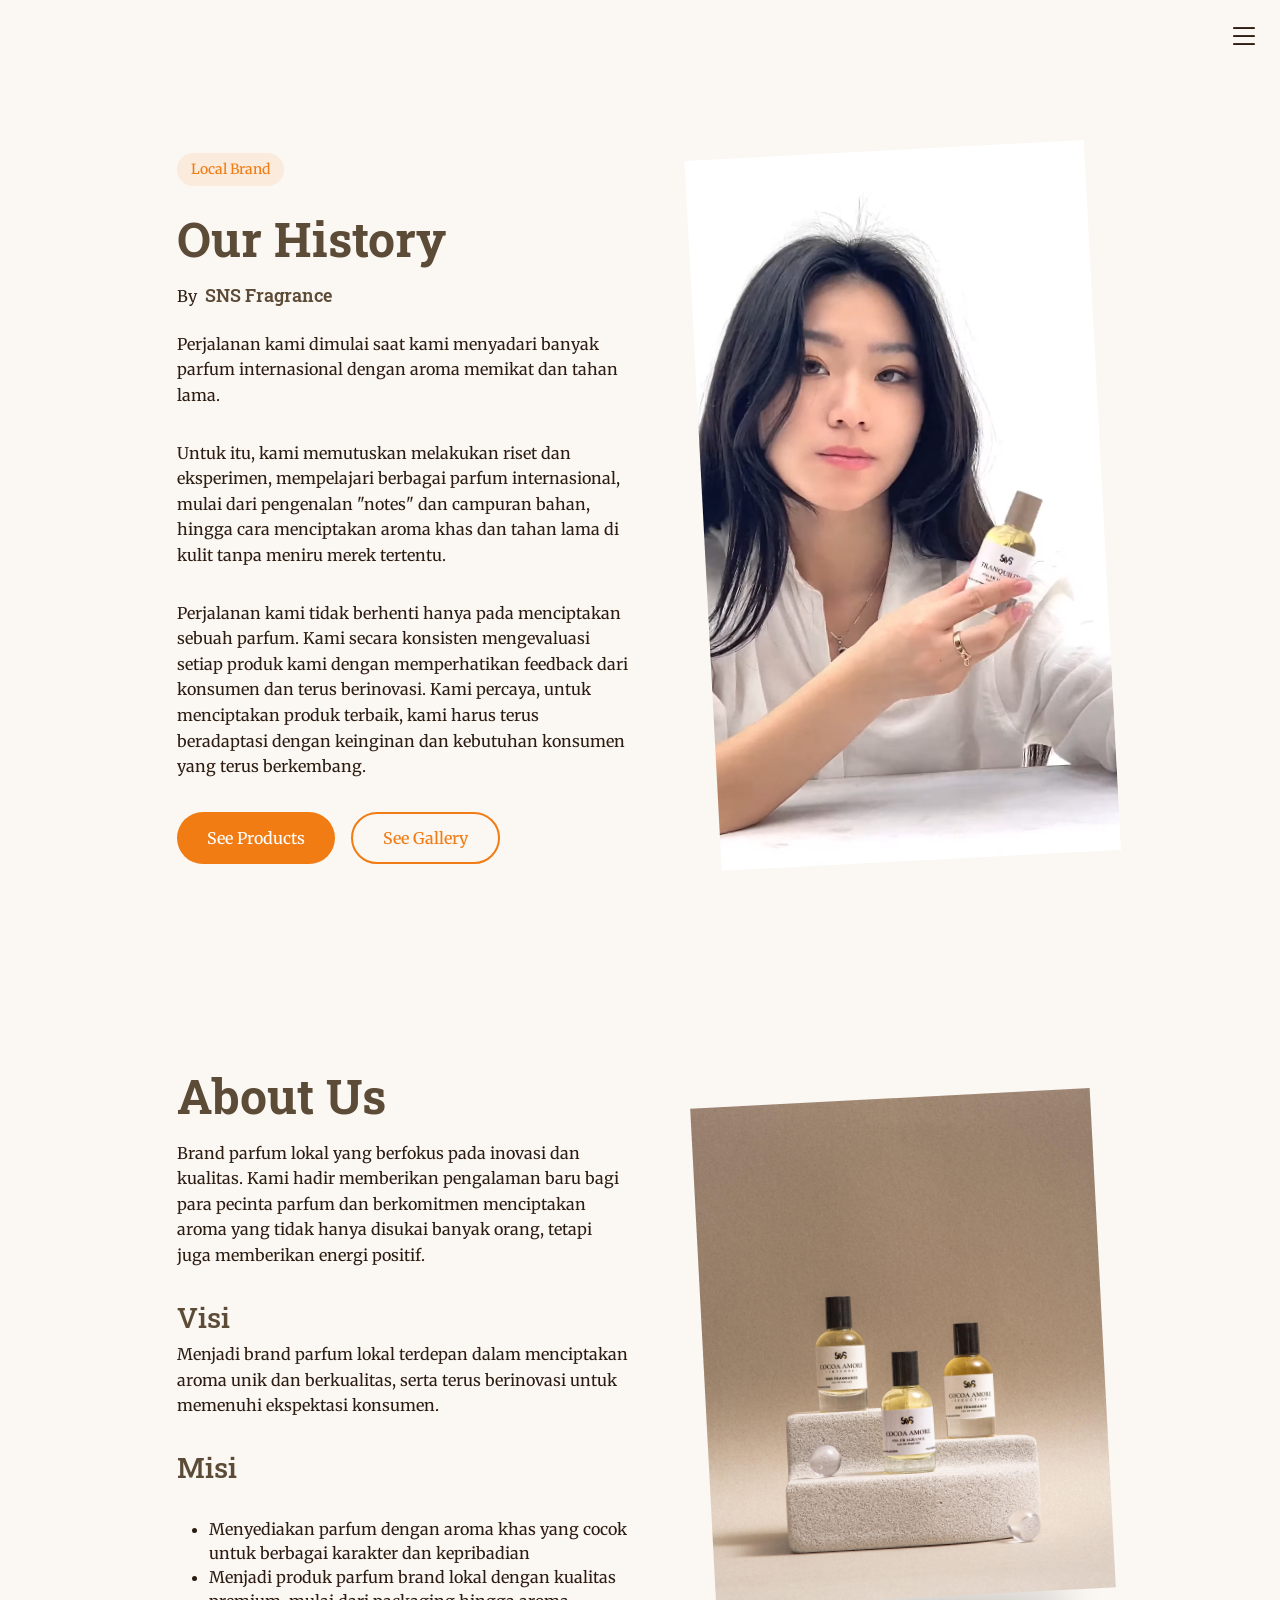
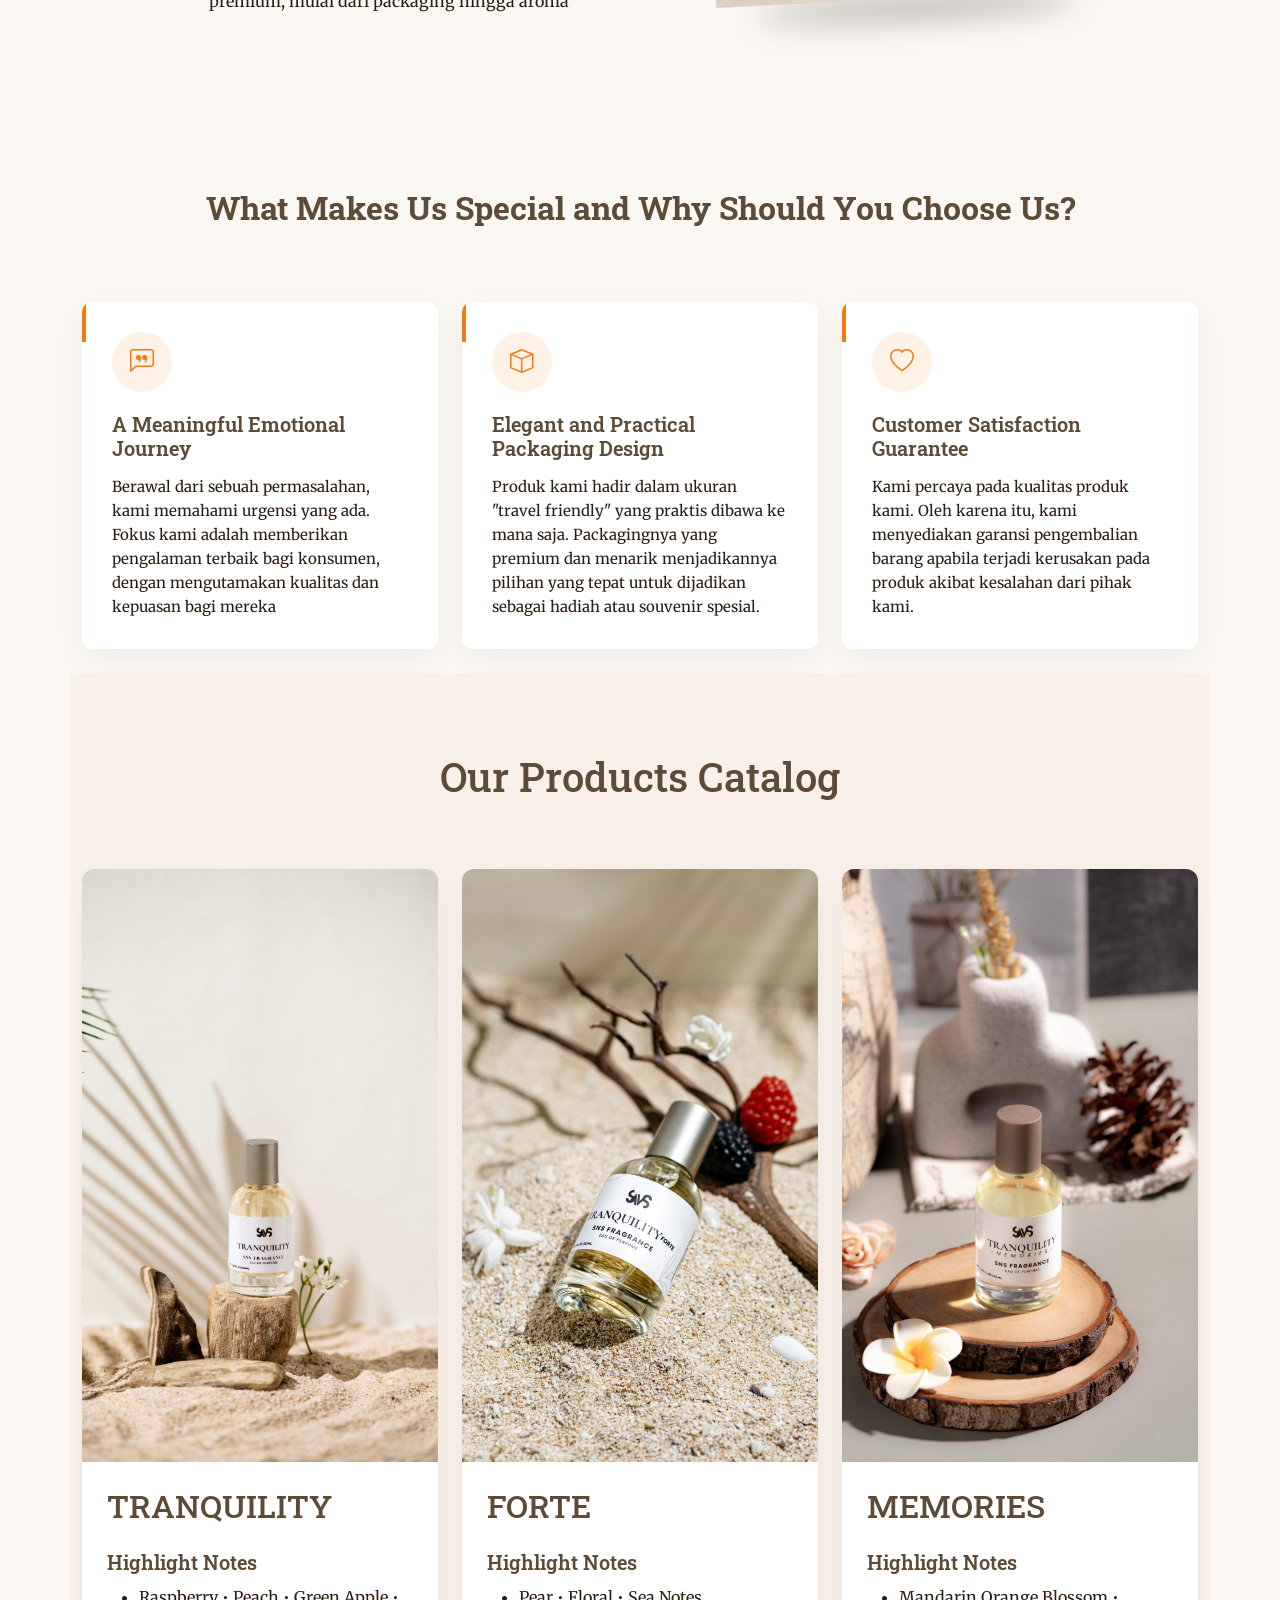
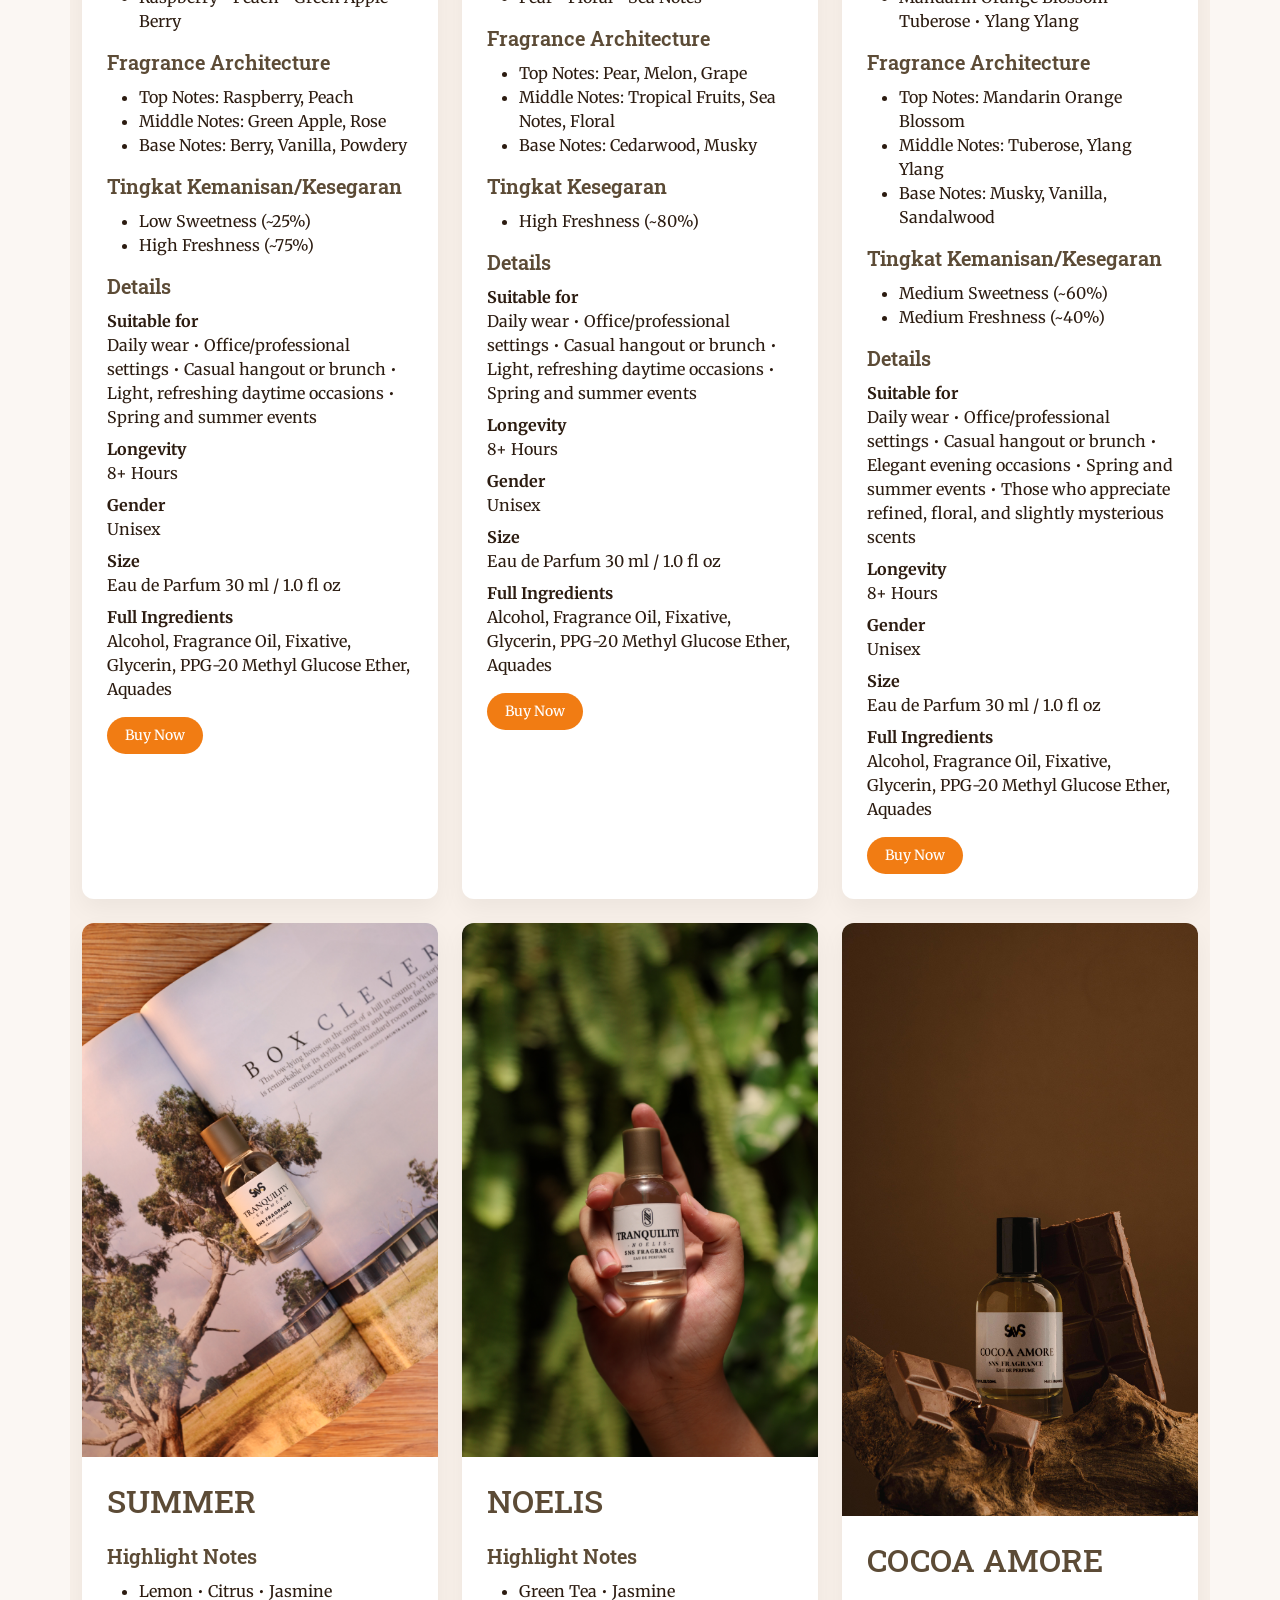
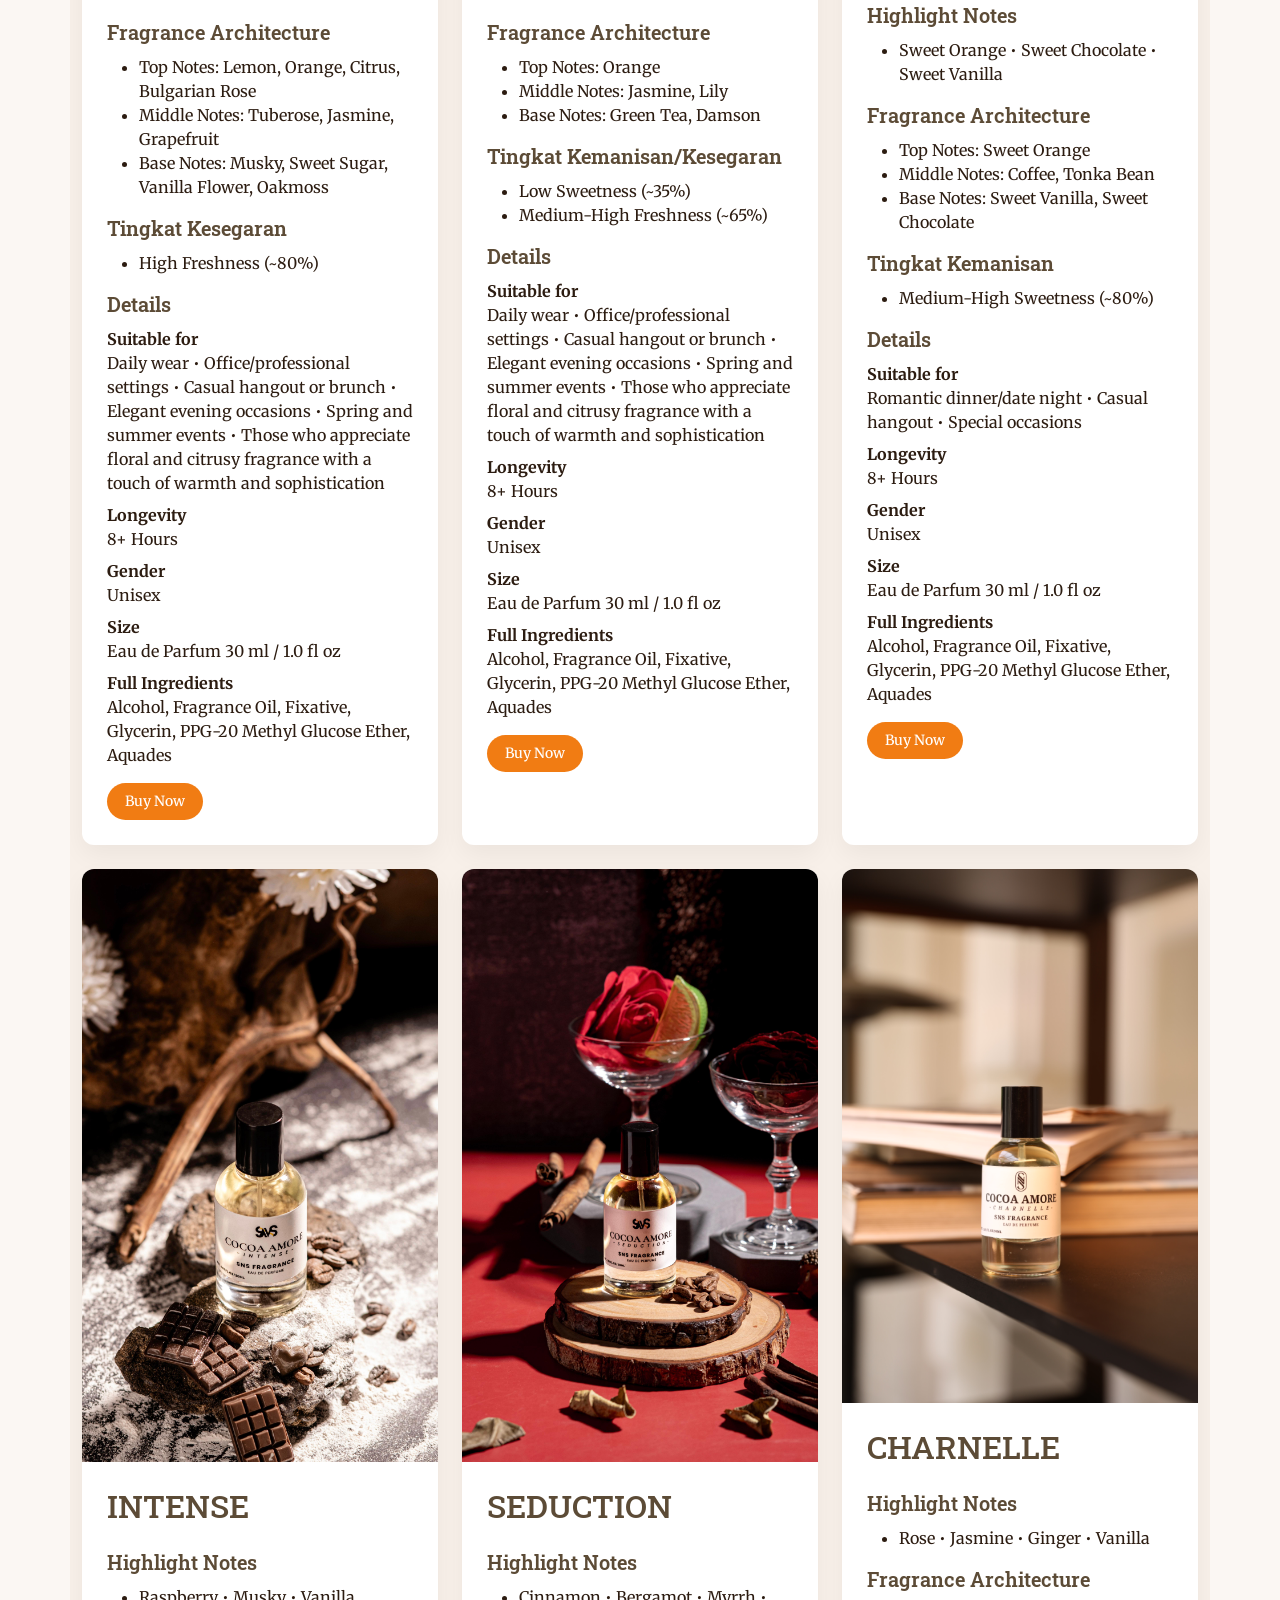
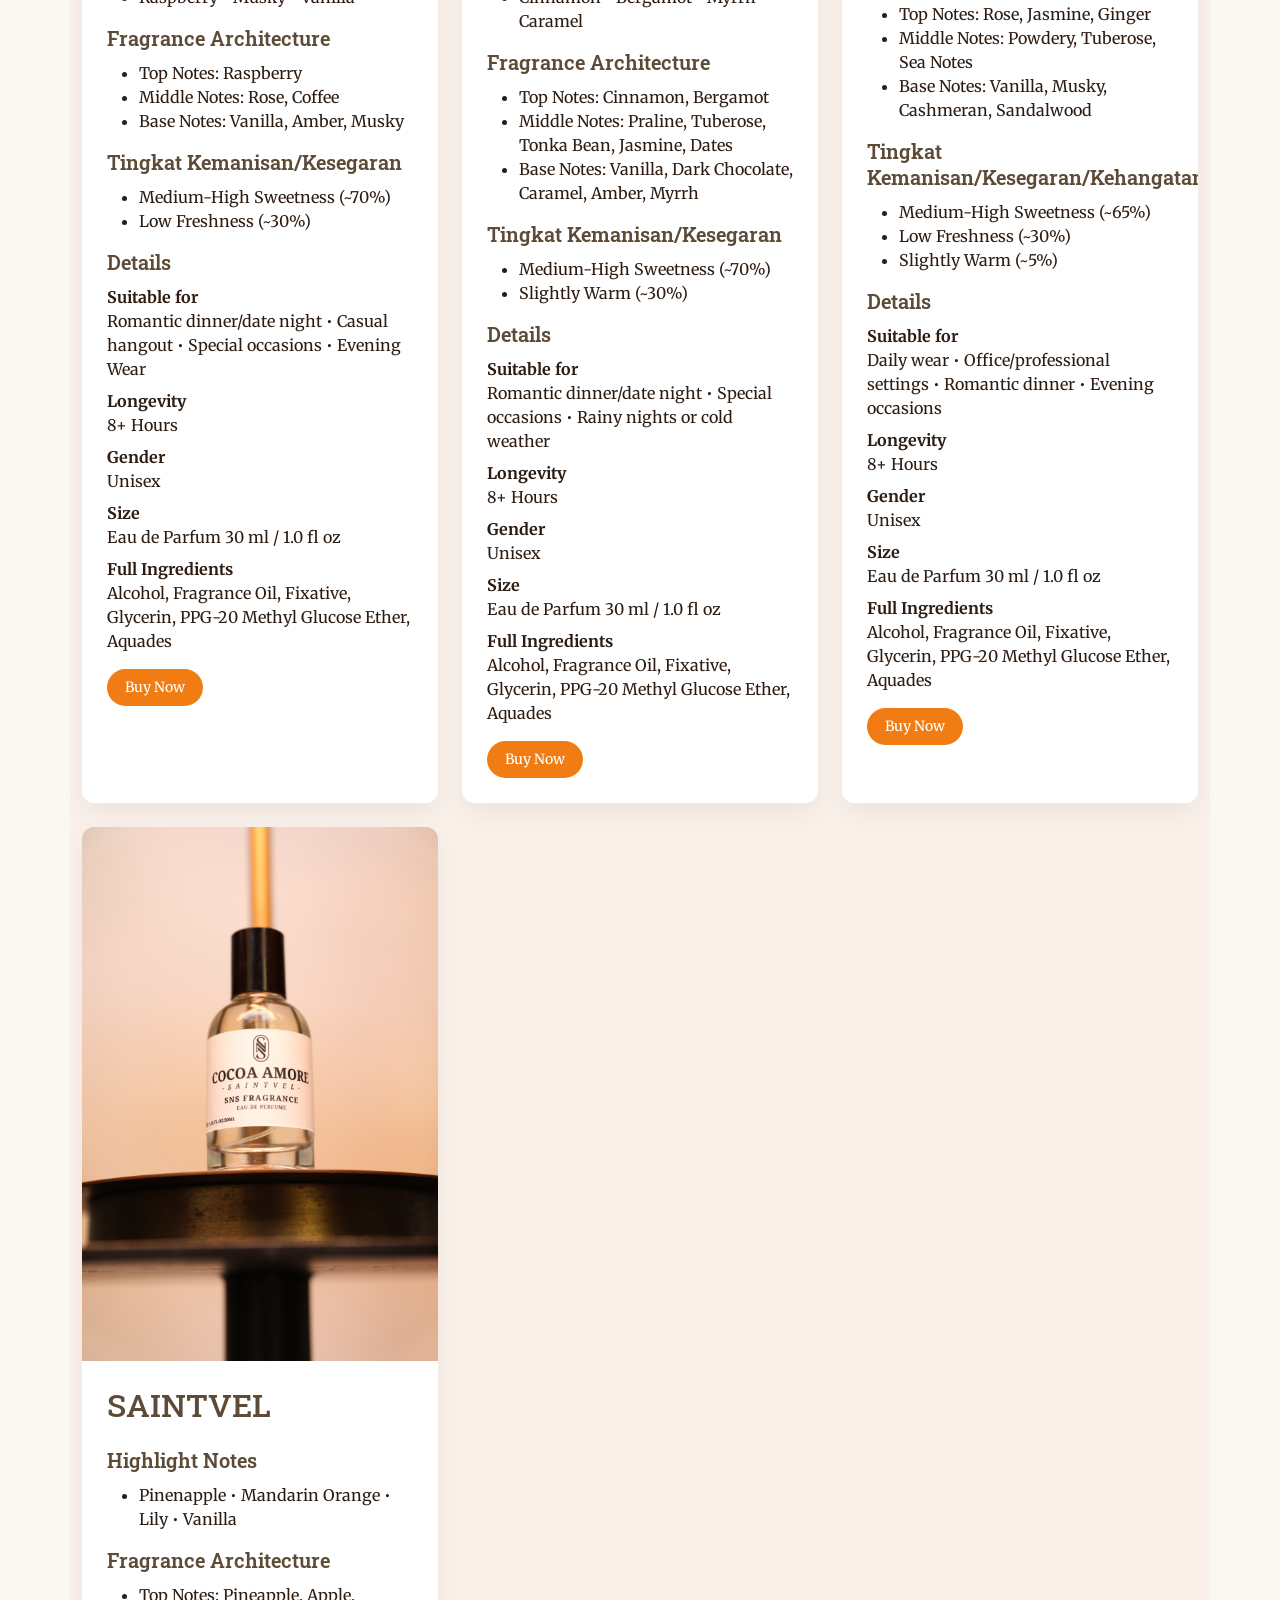
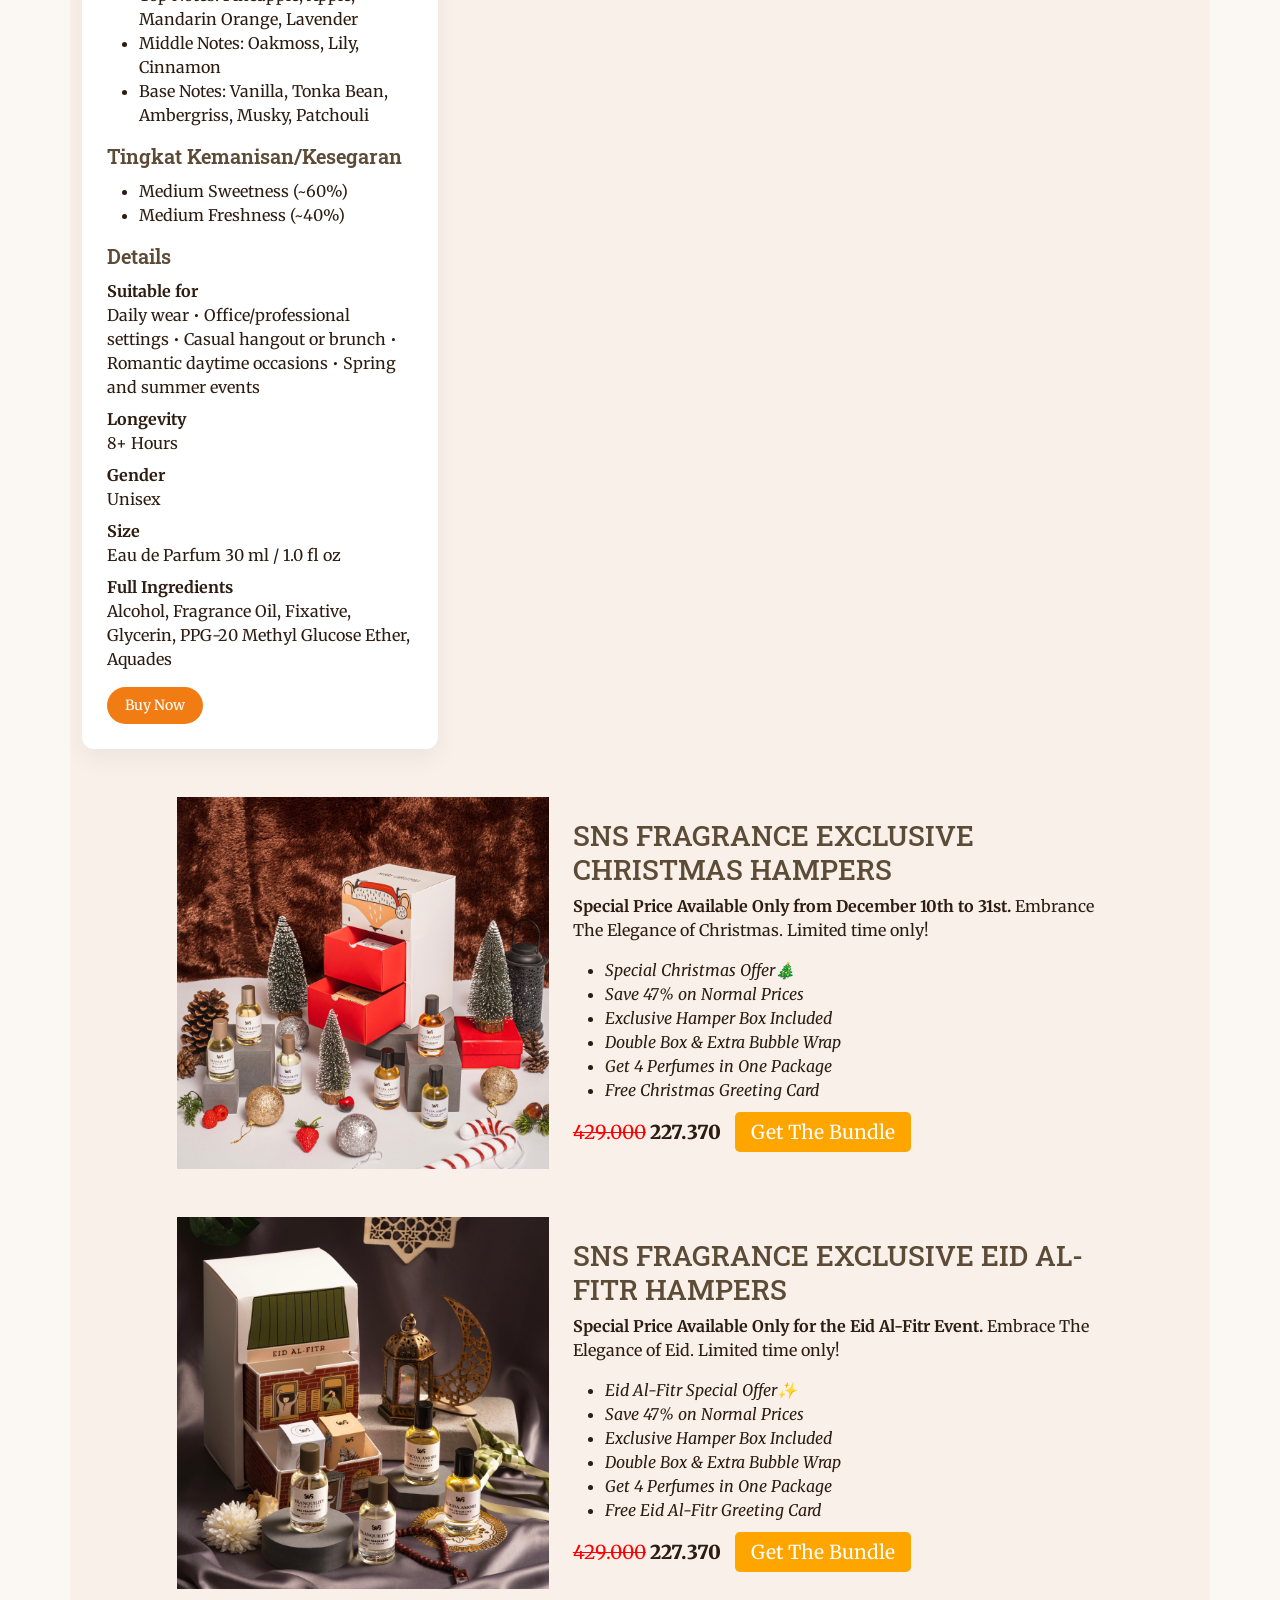
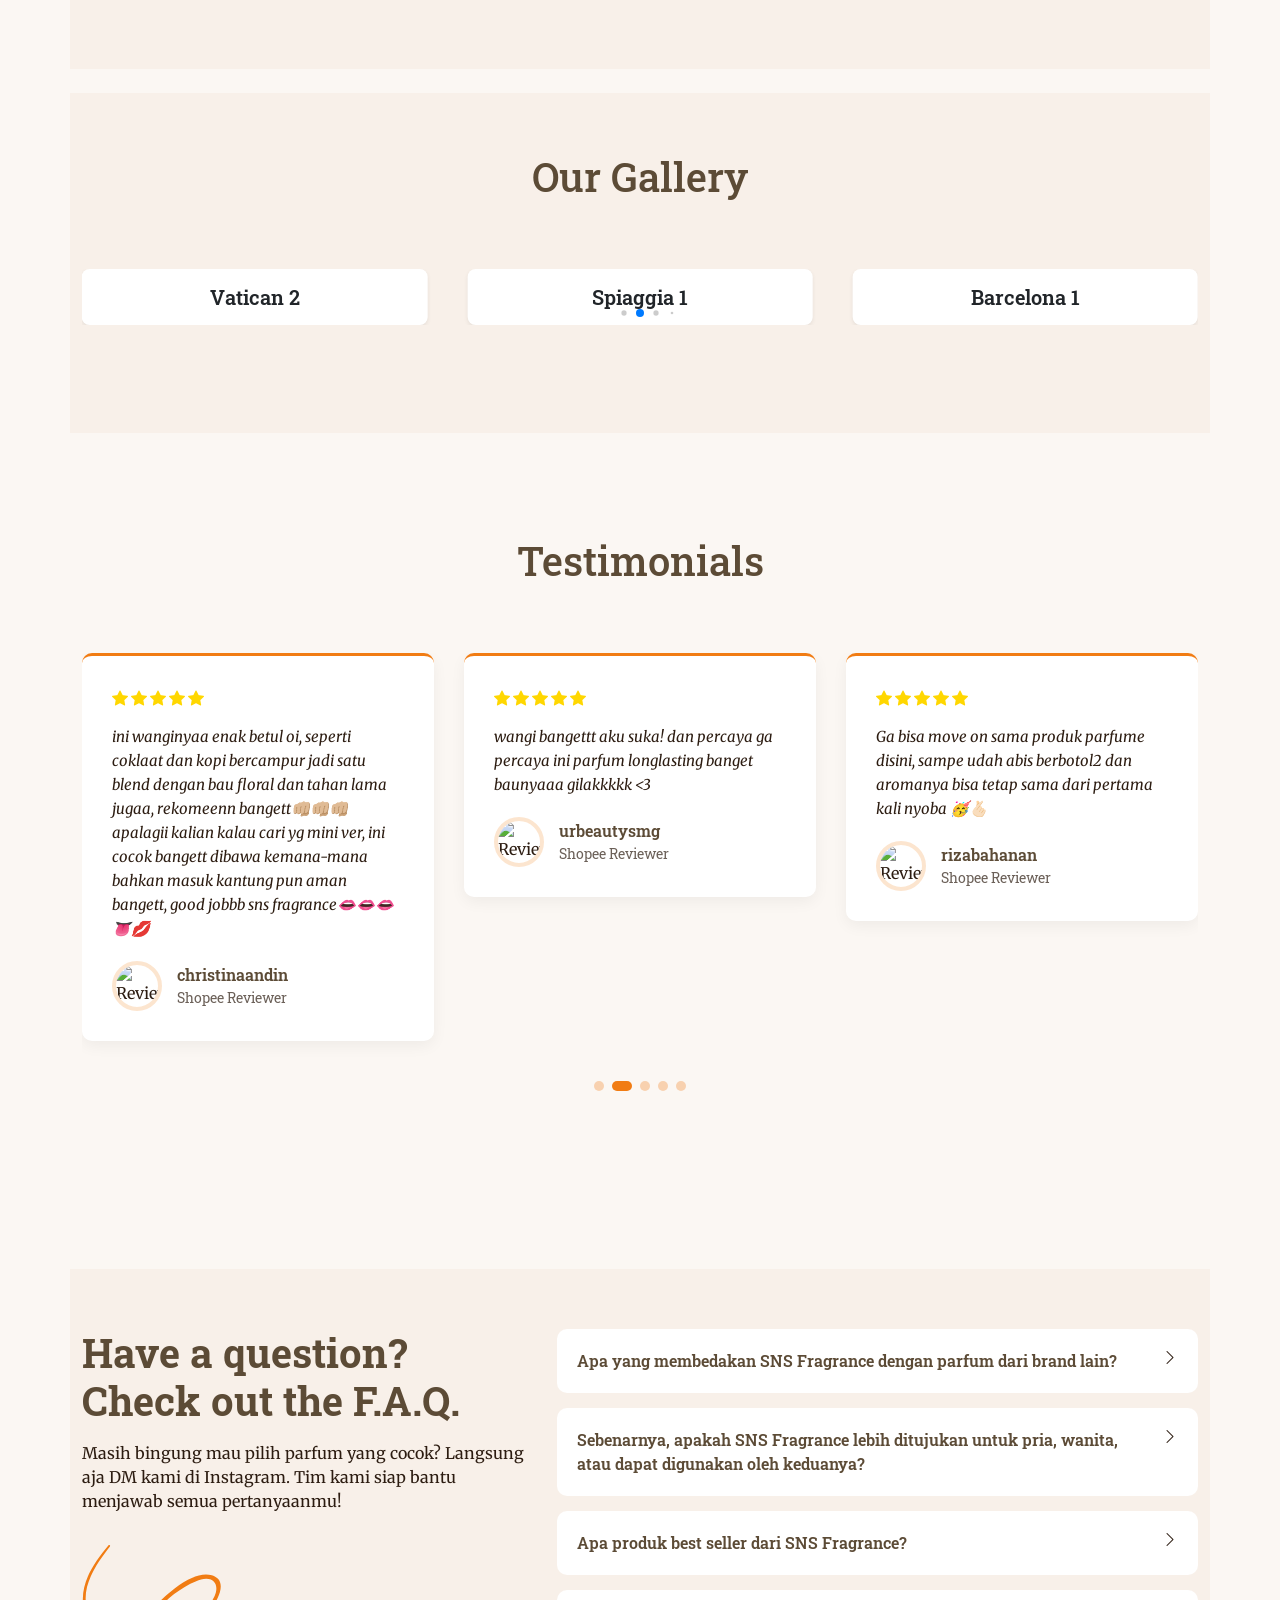
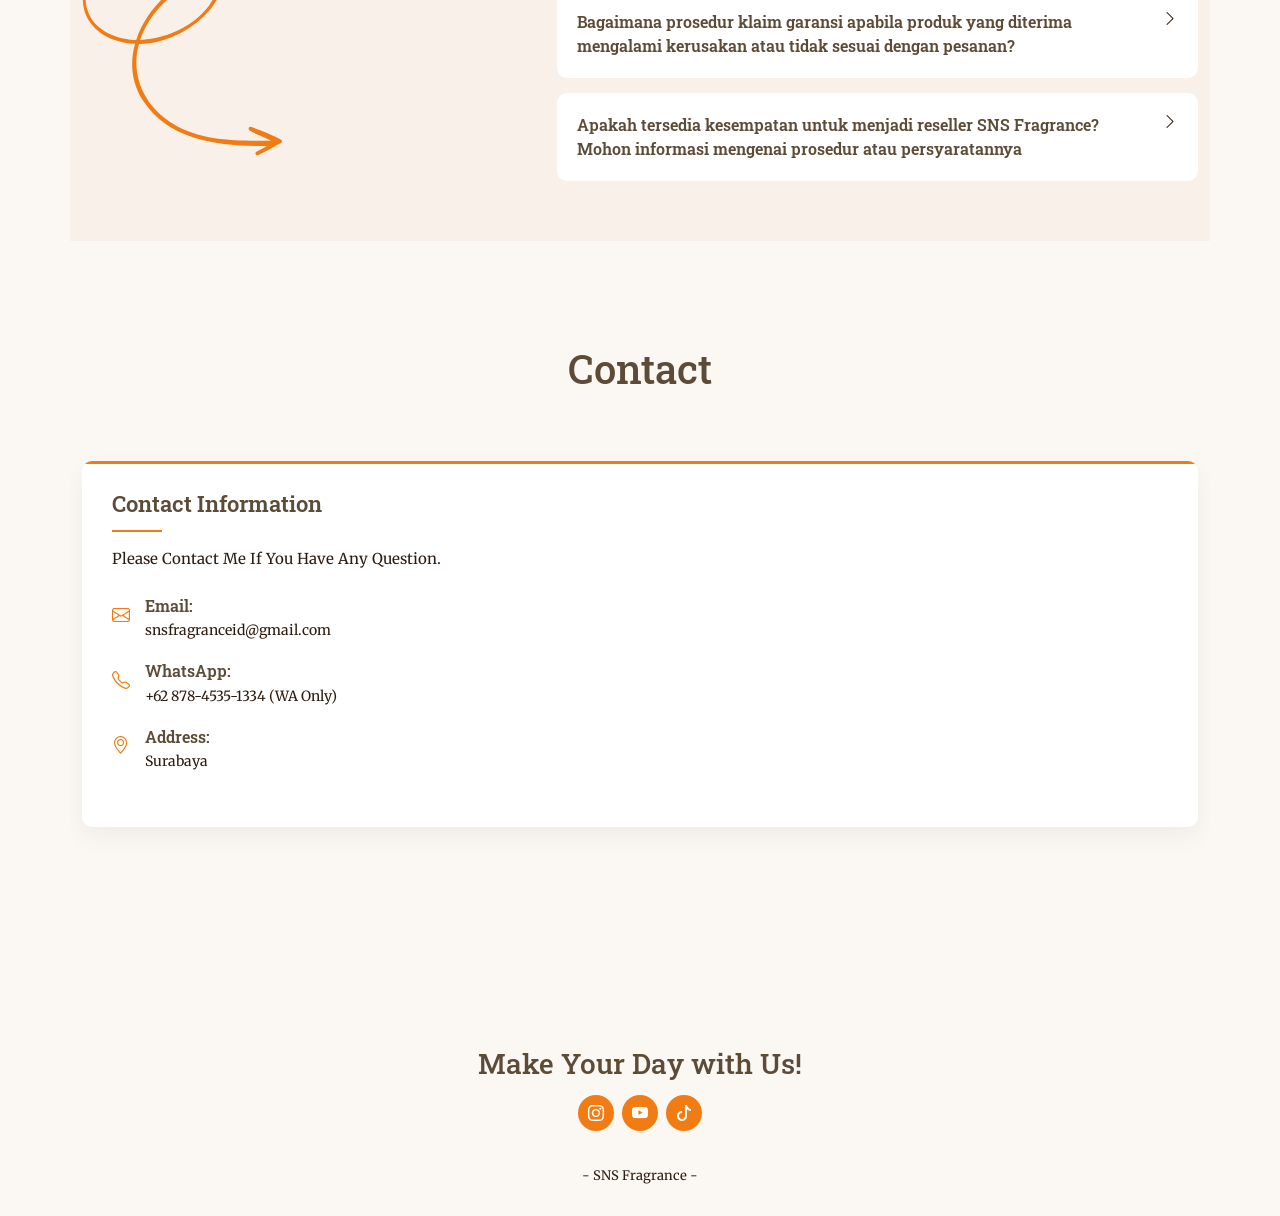
==== index.html @ 6b968eee "Update index.html Signed-off-by: snsfragrance <snsfragranceid@gmail.com>" ====
<!DOCTYPE html>
<html lang="en">

<head>
  <meta charset="utf-8">
  <meta content="width=device-width, initial-scale=1.0" name="viewport">
  <title>SNS Fragrance</title>
  <meta name="description" content="">
  <meta name="keywords" content="">

  <!-- Favicons -->
  <link href="assets/img/LOGO.jpeg" rel="icon">
  <link href="assets/img/LOGO.jpeg" rel="apple-touch-icon">

  <!-- Fonts -->
  <link href="https://fonts.googleapis.com" rel="preconnect">
  <link href="https://fonts.gstatic.com" rel="preconnect" crossorigin>
  <link href="https://fonts.googleapis.com/css2?family=Poppins:ital,wght@0,100;0,200;0,300;0,400;0,500;0,600;0,700;0,800;0,900;1,100;1,200;1,300;1,400;1,500;1,600;1,700;1,800;1,900&family=Roboto+Slab:wght@100;200;300;400;500;600;700;800;900&family=Merriweather:ital,wght@0,300;0,400;0,700;0,900;1,300;1,400;1,700;1,900&display=swap" rel="stylesheet">

  <!-- Vendor CSS Files -->
  <link href="assets/vendor/bootstrap/css/bootstrap.min.css" rel="stylesheet">
  <link href="assets/vendor/bootstrap-icons/bootstrap-icons.css" rel="stylesheet">
  <link href="assets/vendor/aos/aos.css" rel="stylesheet">
  <link href="assets/vendor/swiper/swiper-bundle.min.css" rel="stylesheet">

  <!-- Main CSS File -->
  <link href="assets/css/main.css" rel="stylesheet">

</head>

<body class="index-page">

  <header id="header" class="header d-flex align-items-center position-relative">
    <div class="container-fluid position-relative d-flex align-items-center justify-content-between">

      <a href="index.html" class="logo d-flex align-items-center me-auto me-xl-0">
        <!-- Uncomment the line below if you also wish to use an image logo -->
        <!-- <img src="assets/img/logo.webp" alt=""> -->

        <!-- Uncomment the line below if you also wish to use a text logo -->
        <!-- <h1 class="sitename">BookLanding</h1>< -->
      </a>

      <nav id="navmenu" class="navmenu">
        <ul>
          <li><a href="#hero">Our History</a></li>
          <li><a href="#about">About Us</a></li>
          <li><a href="#related-books">Catalog</a></li>
          <li><a href="#gallery-books">Our Gallery</a></li>
          <li><a href="#testimonials">Testimonials</a></li>
          <li><a href="#faq">F.A.Q.</a></li>
          <li><a href="#contact">Contact</a></li>
          <li class="dropdown"><a><span>Marketplace</span> <i class="bi bi-chevron-down toggle-dropdown"></i></a>
            <ul>
                <li><a href="http://shopee.co.id/snsfragrance">Shopee</a></li>
            </ul>
          </li>
<!--           <li class="dropdown"><a href=""><span>Social Media</span> <i class="bi bi-chevron-down toggle-dropdown"></i></a>
            <ul>
                <li><a href="https://www.instagram.com/snsfragrance.id?igsh=aHIxMmJhYmhkZzl1">Instagram</a></li>
                <li><a href="https://www.tiktok.com/@sns.fragrance?_t=ZS-8x99YUFXqs6&_r=1">TikTok</a></li>
                <li><a href="https://youtube.com/@snsfragrance?si=FgogAQI_cXumwW-O">YouTube</a></li>
            </ul>
          </li> -->
        </ul>
        <i class="mobile-nav-toggle d-xl-none bi bi-list"></i>
      </nav>

    </div>
  </header>

  <main class="main">

    <!-- Hero Section -->
    <section id="hero" class="hero section">
      <div class="container" data-aos="fade-up" data-aos-delay="100">
        <div class="row align-items-center justify-content-center">
          <div class="col-lg-5">
            <div class="book-hero-content" data-aos="fade-up" data-aos-delay="200">
              <span class="book-genre">Local Brand</span>
              <h1>Our History</h1>
<!--               <p class="book-subtitle">Perjalanan SNS Fragrance dalam menciptakan parfum yang berkualitas sesuai dengan keinginan konsumen Indonesia</p> -->
              <div class="author">
                <span>By</span>
                <h3>SNS Fragrance</h3>
              </div>
              <p class="book-description">
                Perjalanan kami dimulai saat kami menyadari banyak parfum internasional dengan aroma memikat dan tahan lama.
              </p>
              <p class="book-description">
                Untuk itu, kami memutuskan melakukan riset dan eksperimen, mempelajari berbagai parfum internasional, mulai dari pengenalan "notes" dan campuran bahan, hingga cara menciptakan aroma khas dan tahan lama di kulit tanpa meniru merek tertentu.
              </p>
              <p class="book-description">
                Perjalanan kami tidak berhenti hanya pada menciptakan sebuah parfum. Kami secara konsisten mengevaluasi setiap produk kami dengan memperhatikan feedback dari konsumen dan terus berinovasi. Kami percaya, untuk menciptakan produk terbaik, kami harus terus beradaptasi dengan keinginan dan kebutuhan konsumen yang terus berkembang.
              </p> 
              <div class="hero-cta">
                <a href="#related-books" class="btn-primary">See Products</a>
                <a href="#gallery-books" class="btn-outline">See Gallery</a>
              </div>
            </div>
          </div>
          <div class="col-lg-5 d-flex justify-content-center justify-content-lg-end" data-aos="zoom-out" data-aos-delay="300">
            <div class="book-cover">
              <video id="myVideo" class="autoplay-loop-video" width="100%" height="auto" autoplay="true" controlsList="nodownload nofullscreen noremoteplayback" loop muted playsinline disableremoteplayback="true" aria-hidden="true">
                <source src="assets/img/HISTORY.mp4" type="video/mp4">
                <source src="assets/img/HISTORY.webm" type="video/webm">
              </video>
              <script>
                const video = document.getElementById('myVideo');
                const playButton = document.getElementById('playButton');

                playButton.addEventListener('click', () => {
                  video.play();
                });

                video.addEventListener('canplay', () => {
                  // Pastikan video di-mute saat siap diputar
                  video.muted = true;
                });
                </script>
            </div>
          </div>
         </div>
        </div>
    </section><!-- /Hero Section -->

    <section id="hero" class="hero section">
      <div class="container" data-aos="fade-up" data-aos-delay="100">
        <div class="row align-items-center justify-content-center">
          <div class="col-lg-5">
            <div class="book-hero-content" data-aos="fade-up" data-aos-delay="200">
              <h1>About Us</h1>
<!--               <p class="book-subtitle">Perjalanan SNS Fragrance dalam menciptakan parfum berkualitas, yang selalu memahami dan memenuhi beragam keinginan konsumen Indonesia.</p>
              <div class="author">
                <span>By</span>
                <h3>SNS Fragrance</h3>
              </div> -->
              <p class="book-description">
                Brand parfum lokal yang berfokus pada inovasi dan kualitas. Kami hadir memberikan pengalaman baru bagi para pecinta parfum dan berkomitmen menciptakan aroma yang tidak hanya disukai banyak orang, tetapi juga memberikan energi positif.
              </p>
              <h3>Visi</h3>
              <p class="book-description">
               Menjadi brand parfum lokal terdepan dalam menciptakan aroma unik dan berkualitas, serta terus berinovasi untuk memenuhi ekspektasi konsumen.
              </p>
              <h3>Misi</h3>
              <p class="book-description">
                <ul class="notes-list">
                  <li>Menyediakan parfum dengan aroma khas yang cocok untuk berbagai karakter dan kepribadian</li>
                  <li>Menjadi produk parfum brand lokal dengan kualitas premium, mulai dari packaging hingga aroma</li>
                </ul>
              </p>
<!--               <div class="hero-cta">
                <a href="#related-books" class="btn-primary">See Products</a>
                <a href="#excerpt" class="btn-outline">See Gallery</a>
              </div> -->
            </div>
          </div>
          <div class="col-lg-5 d-flex justify-content-center justify-content-lg-end" data-aos="zoom-out" data-aos-delay="300">
            <div class="book-cover">
              <img src="assets/img/ABOUT US.jpg" alt="Book Cover" class="img-fluid">
              <div class="book-shadow"></div>
            </div>
          </div>
        </div>
      </div>
    </section><!-- /Hero Section -->

    <!-- Features Section -->
    <section id="features" class="features section">
      <!-- Section Title -->
      <div class="container section-title" data-aos="fade-up">
        <h2>What Makes Us Special and Why Should You Choose Us?</h2>
<!--         <p>Necessitatibus eius consequatur ex aliquid fuga eum quidem sint consectetur velit</p> -->
      </div><!-- End Section Title -->

      <div class="container" data-aos="fade-up" data-aos-delay="100">

        <div class="row gy-4">
          <div class="col-md-6 col-lg-4">
            <div class="feature-card" data-aos="fade-up" data-aos-delay="100">
              <div class="feature-icon">
                <i class="bi bi-chat-left-quote"></i>
              </div>
              <h3>A Meaningful Emotional Journey</h3>
              <p>Berawal dari sebuah permasalahan, kami memahami urgensi yang ada. Fokus kami adalah memberikan pengalaman terbaik bagi konsumen, dengan mengutamakan kualitas dan kepuasan bagi mereka</p>
            </div>
          </div>

          <div class="col-md-6 col-lg-4">
            <div class="feature-card" data-aos="fade-up" data-aos-delay="200">
              <div class="feature-icon">
                <i class="bi bi-box"></i>
              </div>
              <h3>Elegant and Practical Packaging Design</h3>
              <p>Produk kami hadir dalam ukuran "travel friendly" yang praktis dibawa ke mana saja. Packagingnya yang premium dan menarik menjadikannya pilihan yang tepat untuk dijadikan sebagai hadiah atau souvenir spesial.</p>
            </div>
          </div>

          <div class="col-md-6 col-lg-4">
            <div class="feature-card" data-aos="fade-up" data-aos-delay="300">
              <div class="feature-icon">
                <i class="bi bi-heart"></i>
              </div>
              <h3>Customer Satisfaction Guarantee</h3>
              <p>Kami percaya pada kualitas produk kami. Oleh karena itu, kami menyediakan garansi pengembalian barang apabila terjadi kerusakan pada produk akibat kesalahan dari pihak kami.</p>
              </div>
            </div>

        <!-- Related Books Section -->
    <section id="related-books" class="related-books section light-background">
      <!-- Section Title -->
      
      <div class="container section-title" data-aos="fade-up">
        <h1>Our Products Catalog</h1>
      </div><!-- End Section Title -->

      <div class="container" data-aos="fade-up" data-aos-delay="100">

        <div class="row gy-4">
          <div class="col-lg-4 col-md-6" data-aos="fade-up" data-aos-delay="100">
            <div class="related-book-card">
              <div class="product-image">
                <img src="assets/img/product/TRANQUILITY.jpeg" alt="Book Cover" class="img-fluid">
              </div>
              <div class="book-info">
                <h2>TRANQUILITY</h2>
                <div class="book-meta">
              </div>
                <h3 id="notes-heading" class="section-heading">Highlight Notes</h3>
                <ul class="notes-list">
                  <li>Raspberry • Peach • Green Apple • Berry</li>
                </ul>
                
                 <h3 id="notes-heading" class="section-heading">Fragrance Architecture</h3>
                <ul class="notes-list">
                  <li>Top Notes: Raspberry, Peach</li>
                  <li>Middle Notes: Green Apple, Rose</li>
                  <li>Base Notes: Berry, Vanilla, Powdery</li>
                </ul>

                <h3 id="notes-heading" class="section-heading">Tingkat Kemanisan/Kesegaran</h3>
                <ul class="notes-list">
                  <li>Low Sweetness (~25%)</li>
                  <li>High Freshness (~75%)</li>
                </ul>

                <h3 id="details-heading" class="section-heading">Details</h3>
                <dl class="details-list">

                    <dt>Suitable for</dt>
                    <dd>Daily wear • Office/professional settings • Casual hangout or brunch • Light, refreshing daytime occasions • Spring and summer events</dd>
                    
                    <dt>Longevity</dt>
                    <dd>8+ Hours</dd>

                    <dt>Gender</dt>
                    <dd>Unisex</dd>

                    <dt>Size</dt>
                    <dd>Eau de Parfum 30 ml / 1.0 fl oz</dd>
                  
                    <dt>Full Ingredients</dt>
                    <dd>Alcohol, Fragrance Oil, Fixative, Glycerin, PPG-20 Methyl Glucose Ether, Aquades</dd>
                </dl>
                <div class="book-actions">
<!--                   <a href="#" class="btn-details">View Details</a> -->
                  <a href="https://shopee.co.id/SNS-FRAGRANCE-TRANQUILITY-i.127326685.25857704873?sp_atk=6dcffad2-c3f4-4a07-aa97-92c8d742ed53&xptdk=6dcffad2-c3f4-4a07-aa97-92c8d742ed53" class="btn-purchase">Buy Now</a>
                </div>
              </div>
            </div>
          </div>

          <div class="col-lg-4 col-md-6" data-aos="fade-up" data-aos-delay="200">
            <div class="related-book-card">
              <div class="product-image">
                <img src="assets/img/product/FORTE.jpeg" alt="Book Cover" class="img-fluid">
              </div>
              <div class="book-info">
                <h2>FORTE</h2>
                <div class="book-meta">
              </div>
                <h3 id="notes-heading" class="section-heading">Highlight Notes</h3>
                <ul class="notes-list">
                  <li>Pear • Floral • Sea Notes</li>
                </ul>
                
                 <h3 id="notes-heading" class="section-heading">Fragrance Architecture</h3>
                <ul class="notes-list">
                  <li>Top Notes: Pear, Melon, Grape</li>
                  <li>Middle Notes: Tropical Fruits, Sea Notes, Floral</li>
                  <li>Base Notes: Cedarwood, Musky</li>
                </ul>

                <h3 id="notes-heading" class="section-heading">Tingkat Kesegaran</h3>
                <ul class="notes-list">
                  <li>High Freshness (~80%)</li>
                </ul>

                <h3 id="details-heading" class="section-heading">Details</h3>
                <dl class="details-list">

                    <dt>Suitable for</dt>
                    <dd>Daily wear • Office/professional settings • Casual hangout or brunch • Light, refreshing daytime occasions • Spring and summer events</dd>
                    
                    <dt>Longevity</dt>
                    <dd>8+ Hours</dd>

                    <dt>Gender</dt>
                    <dd>Unisex</dd>

                    <dt>Size</dt>
                    <dd>Eau de Parfum 30 ml / 1.0 fl oz</dd>
                  
                    <dt>Full Ingredients</dt>
                    <dd>Alcohol, Fragrance Oil, Fixative, Glycerin, PPG-20 Methyl Glucose Ether, Aquades</dd>
                </dl>
                <div class="book-actions">
<!--                   <a href="#" class="btn-details">View Details</a> -->
                  <a href="https://shopee.co.id/SNS-FRAGRANCE-TRANQUILITY-FORTE-i.127326685.26551622948?sp_atk=40a47daa-a122-41f7-8ac7-26ab4347fdec&xptdk=40a47daa-a122-41f7-8ac7-26ab4347fdec" class="btn-purchase">Buy Now</a>
                </div>
              </div>
            </div>
          </div>

          <div class="col-lg-4 col-md-6" data-aos="fade-up" data-aos-delay="300">
            <div class="related-book-card">
              <div class="product-image">
                <img src="assets/img/product/MEMORIES.jpeg" alt="Book Cover" class="img-fluid">
              </div>
              <div class="book-info">
                <h2>MEMORIES</h2>
                <div class="book-meta">
              </div>
                <h3 id="notes-heading" class="section-heading">Highlight Notes</h3>
                <ul class="notes-list">
                  <li>Mandarin Orange Blossom • Tuberose • Ylang Ylang</li>
                </ul>
                
                 <h3 id="notes-heading" class="section-heading">Fragrance Architecture</h3>
                <ul class="notes-list">
                  <li>Top Notes: Mandarin Orange Blossom</li>
                  <li>Middle Notes: Tuberose, Ylang Ylang</li>
                  <li>Base Notes: Musky, Vanilla, Sandalwood</li>
                </ul>

                <h3 id="notes-heading" class="section-heading">Tingkat Kemanisan/Kesegaran</h3>
                <ul class="notes-list">
                  <li>Medium Sweetness (~60%)</li>
                  <li>Medium Freshness (~40%)</li>
                </ul>

                <h3 id="details-heading" class="section-heading">Details</h3>
                <dl class="details-list">

                    <dt>Suitable for</dt>
                    <dd>Daily wear • Office/professional settings • Casual hangout or brunch • Elegant evening occasions • Spring and summer events • Those who appreciate refined, floral, and slightly mysterious scents</dd>
                    
                    <dt>Longevity</dt>
                    <dd>8+ Hours</dd>

                    <dt>Gender</dt>
                    <dd>Unisex</dd>

                    <dt>Size</dt>
                    <dd>Eau de Parfum 30 ml / 1.0 fl oz</dd>
                  
                    <dt>Full Ingredients</dt>
                    <dd>Alcohol, Fragrance Oil, Fixative, Glycerin, PPG-20 Methyl Glucose Ether, Aquades</dd>
                </dl>
                <div class="book-actions">
<!--                   <a href="#" class="btn-details">View Details</a> -->
                  <a href="https://shopee.co.id/SNS-FRAGRANCE-TRANQUILITY-MEMORIES-i.127326685.29504963078?sp_atk=d4b7e5c5-03ae-4cf8-9f8d-195d0b095368&xptdk=d4b7e5c5-03ae-4cf8-9f8d-195d0b095368" class="btn-purchase">Buy Now</a>
                </div>
              </div>
            </div>
          </div>

           <div class="col-lg-4 col-md-6" data-aos="fade-up" data-aos-delay="300">
            <div class="related-book-card">
              <div class="product-image">
                <img src="assets/img/product/SUMMER.jpeg" alt="Book Cover" class="img-fluid">
              </div>
              <div class="book-info">
                <h2>SUMMER</h2>
                <div class="book-meta">
              </div>
                <h3 id="notes-heading" class="section-heading">Highlight Notes</h3>
                <ul class="notes-list">
                  <li>Lemon • Citrus • Jasmine</li>
                </ul>
                
                 <h3 id="notes-heading" class="section-heading">Fragrance Architecture</h3>
                <ul class="notes-list">
                  <li>Top Notes: Lemon, Orange, Citrus, Bulgarian Rose</li>
                  <li>Middle Notes: Tuberose, Jasmine, Grapefruit</li>
                  <li>Base Notes: Musky, Sweet Sugar, Vanilla Flower, Oakmoss</li>
                </ul>

                <h3 id="notes-heading" class="section-heading">Tingkat Kesegaran</h3>
                <ul class="notes-list">
                  <li>High Freshness (~80%)</li>
                </ul>

                <h3 id="details-heading" class="section-heading">Details</h3>
                <dl class="details-list">

                    <dt>Suitable for</dt>
                    <dd>Daily wear • Office/professional settings • Casual hangout or brunch • Elegant evening occasions • Spring and summer events • Those who appreciate floral and citrusy fragrance with a touch of warmth and sophistication</dd>
                    
                    <dt>Longevity</dt>
                    <dd>8+ Hours</dd>

                    <dt>Gender</dt>
                    <dd>Unisex</dd>

                    <dt>Size</dt>
                    <dd>Eau de Parfum 30 ml / 1.0 fl oz</dd>
                  
                    <dt>Full Ingredients</dt>
                    <dd>Alcohol, Fragrance Oil, Fixative, Glycerin, PPG-20 Methyl Glucose Ether, Aquades</dd>
                </dl>
                <div class="book-actions">
<!--                   <a href="#" class="btn-details">View Details</a> -->
                  <a href="https://id.shp.ee/ww7XTFB" class="btn-purchase">Buy Now</a>
                </div>
              </div>
            </div>
          </div>
          
           <div class="col-lg-4 col-md-6" data-aos="fade-up" data-aos-delay="300">
            <div class="related-book-card">
              <div class="product-image">
                <img src="assets/img/product/NOELIS.jpeg" alt="Book Cover" class="img-fluid">
              </div>
              <div class="book-info">
                <h2>NOELIS</h2>
                <div class="book-meta">
              </div>
                <h3 id="notes-heading" class="section-heading">Highlight Notes</h3>
                <ul class="notes-list">
                  <li>Green Tea • Jasmine</li>
                </ul>
                
                 <h3 id="notes-heading" class="section-heading">Fragrance Architecture</h3>
                <ul class="notes-list">
                  <li>Top Notes: Orange</li>
                  <li>Middle Notes: Jasmine, Lily</li>
                  <li>Base Notes: Green Tea, Damson</li>
                </ul>

                <h3 id="notes-heading" class="section-heading">Tingkat Kemanisan/Kesegaran</h3>
                <ul class="notes-list">
                  <li>Low Sweetness (~35%)</li>
                  <li>Medium-High Freshness (~65%)</li>
                </ul>

                <h3 id="details-heading" class="section-heading">Details</h3>
                <dl class="details-list">

                    <dt>Suitable for</dt>
                    <dd>Daily wear • Office/professional settings • Casual hangout or brunch • Elegant evening occasions • Spring and summer events • Those who appreciate floral and citrusy fragrance with a touch of warmth and sophistication</dd>
                    
                    <dt>Longevity</dt>
                    <dd>8+ Hours</dd>

                    <dt>Gender</dt>
                    <dd>Unisex</dd>

                    <dt>Size</dt>
                    <dd>Eau de Parfum 30 ml / 1.0 fl oz</dd>
                  
                    <dt>Full Ingredients</dt>
                    <dd>Alcohol, Fragrance Oil, Fixative, Glycerin, PPG-20 Methyl Glucose Ether, Aquades</dd>
                </dl>
                <div class="book-actions">
<!--                   <a href="#" class="btn-details">View Details</a> -->
                  <a href="https://id.shp.ee/eUpv3c7" class="btn-purchase">Buy Now</a>
                </div>
              </div>
            </div>
          </div>

        <div class="col-lg-4 col-md-6" data-aos="fade-up" data-aos-delay="300">
            <div class="related-book-card">
              <div class="product-image">
                <img src="assets/img/product/COCOA AMORE.jpeg" alt="Book Cover" class="img-fluid">
              </div>
              <div class="book-info">
                <h2>COCOA AMORE</h2>
                <div class="book-meta">
              </div>
                <h3 id="notes-heading" class="section-heading">Highlight Notes</h3>
                <ul class="notes-list">
                  <li>Sweet Orange • Sweet Chocolate • Sweet Vanilla</li>
                </ul>
                
                 <h3 id="notes-heading" class="section-heading">Fragrance Architecture</h3>
                <ul class="notes-list">
                  <li>Top Notes: Sweet Orange</li>
                  <li>Middle Notes: Coffee, Tonka Bean</li>
                  <li>Base Notes: Sweet Vanilla, Sweet Chocolate</li>
                </ul>

                <h3 id="notes-heading" class="section-heading">Tingkat Kemanisan</h3>
                <ul class="notes-list">
                  <li>Medium-High Sweetness (~80%)</li>
                </ul>

                <h3 id="details-heading" class="section-heading">Details</h3>
                <dl class="details-list">

                    <dt>Suitable for</dt>
                    <dd>Romantic dinner/date night • Casual hangout • Special occasions</dd>
                    
                    <dt>Longevity</dt>
                    <dd>8+ Hours</dd>

                    <dt>Gender</dt>
                    <dd>Unisex</dd>

                    <dt>Size</dt>
                    <dd>Eau de Parfum 30 ml / 1.0 fl oz</dd>
                  
                    <dt>Full Ingredients</dt>
                    <dd>Alcohol, Fragrance Oil, Fixative, Glycerin, PPG-20 Methyl Glucose Ether, Aquades</dd>
                </dl>
                <div class="book-actions">
<!--                   <a href="#" class="btn-details">View Details</a> -->
                  <a href="https://shopee.co.id/SNS-FRAGRANCE-COCOA-AMORE-i.127326685.19992154583" class="btn-purchase">Buy Now</a>
                </div>
              </div>
            </div>
          </div>

         <div class="col-lg-4 col-md-6" data-aos="fade-up" data-aos-delay="300">
            <div class="related-book-card">
              <div class="product-image">
                <img src="assets/img/product/INTENSE.jpeg" alt="Book Cover" class="img-fluid">
              </div>
              <div class="book-info">
                <h2>INTENSE</h2>
                <div class="book-meta">
              </div>
                <h3 id="notes-heading" class="section-heading">Highlight Notes</h3>
                <ul class="notes-list">
                  <li>Raspberry • Musky • Vanilla</li>
                </ul>
                
                 <h3 id="notes-heading" class="section-heading">Fragrance Architecture</h3>
                <ul class="notes-list">
                  <li>Top Notes: Raspberry</li>
                  <li>Middle Notes: Rose, Coffee</li>
                  <li>Base Notes: Vanilla, Amber, Musky</li>
                </ul>

                <h3 id="notes-heading" class="section-heading">Tingkat Kemanisan/Kesegaran</h3>
                <ul class="notes-list">
                  <li>Medium-High Sweetness (~70%)</li>
                  <li>Low Freshness (~30%)</li>
                </ul>

                <h3 id="details-heading" class="section-heading">Details</h3>
                <dl class="details-list">

                    <dt>Suitable for</dt>
                    <dd>Romantic dinner/date night • Casual hangout • Special occasions • Evening Wear</dd>
                    
                    <dt>Longevity</dt>
                    <dd>8+ Hours</dd>

                    <dt>Gender</dt>
                    <dd>Unisex</dd>

                    <dt>Size</dt>
                    <dd>Eau de Parfum 30 ml / 1.0 fl oz</dd>
                  
                    <dt>Full Ingredients</dt>
                    <dd>Alcohol, Fragrance Oil, Fixative, Glycerin, PPG-20 Methyl Glucose Ether, Aquades</dd>
                </dl>
                <div class="book-actions">
                  <a href="https://shopee.co.id/SNS-FRAGRANCE-COCOA-AMORE-INTENSE-i.127326685.25231595185?sp_atk=531e89d5-225c-4de1-a7ba-ebd355738add&xptdk=531e89d5-225c-4de1-a7ba-ebd355738add" class="btn-purchase">Buy Now</a>
                </div>
              </div>
            </div>
          </div>

       <div class="col-lg-4 col-md-6" data-aos="fade-up" data-aos-delay="300">
            <div class="related-book-card">
              <div class="product-image">
                <img src="assets/img/product/SEDUCTION.jpeg" alt="Book Cover" class="img-fluid">
              </div>
              <div class="book-info">
                <h2>SEDUCTION</h2>
                <div class="book-meta">
              </div>
                <h3 id="notes-heading" class="section-heading">Highlight Notes</h3>
                <ul class="notes-list">
                  <li>Cinnamon • Bergamot • Myrrh • Caramel</li>
                </ul>
                
                 <h3 id="notes-heading" class="section-heading">Fragrance Architecture</h3>
                <ul class="notes-list">
                  <li>Top Notes: Cinnamon, Bergamot</li>
                  <li>Middle Notes: Praline, Tuberose, Tonka Bean, Jasmine, Dates</li>
                  <li>Base Notes: Vanilla, Dark Chocolate, Caramel, Amber, Myrrh</li>
                </ul>

                <h3 id="notes-heading" class="section-heading">Tingkat Kemanisan/Kesegaran</h3>
                <ul class="notes-list">
                  <li>Medium-High Sweetness (~70%)</li>
                  <li>Slightly Warm (~30%)</li>
                </ul>

                <h3 id="details-heading" class="section-heading">Details</h3>
                <dl class="details-list">

                    <dt>Suitable for</dt>
                    <dd>Romantic dinner/date night • Special occasions • Rainy nights or cold weather</dd>
                    
                    <dt>Longevity</dt>
                    <dd>8+ Hours</dd>

                    <dt>Gender</dt>
                    <dd>Unisex</dd>

                    <dt>Size</dt>
                    <dd>Eau de Parfum 30 ml / 1.0 fl oz</dd>
                  
                    <dt>Full Ingredients</dt>
                    <dd>Alcohol, Fragrance Oil, Fixative, Glycerin, PPG-20 Methyl Glucose Ether, Aquades</dd>
                </dl>
                <div class="book-actions">
<!--                   <a href="#" class="btn-details">View Details</a> -->
                  <a href="https://shopee.co.id/SNS-FRAGRANCE-COCOA-AMORE-SEDUCTION-i.127326685.29705546458?sp_atk=ec8f121d-17a4-45be-8a4e-bfc90c266aaf&xptdk=ec8f121d-17a4-45be-8a4e-bfc90c266aaf" class="btn-purchase">Buy Now</a>
                </div>
              </div>
            </div>
          </div>

          <div class="col-lg-4 col-md-6" data-aos="fade-up" data-aos-delay="300">
            <div class="related-book-card">
              <div class="product-image">
                <img src="assets/img/product/CHARNELLE.jpeg" alt="Book Cover" class="img-fluid">
              </div>
              <div class="book-info">
                <h2>CHARNELLE</h2>
                <div class="book-meta">
              </div>
                <h3 id="notes-heading" class="section-heading">Highlight Notes</h3>
                <ul class="notes-list">
                  <li>Rose • Jasmine • Ginger • Vanilla</li>
                </ul>
                
                 <h3 id="notes-heading" class="section-heading">Fragrance Architecture</h3>
                <ul class="notes-list">
                  <li>Top Notes: Rose, Jasmine, Ginger</li>
                  <li>Middle Notes: Powdery, Tuberose, Sea Notes</li>
                  <li>Base Notes: Vanilla, Musky, Cashmeran, Sandalwood</li>
                </ul>

                <h3 id="notes-heading" class="section-heading">Tingkat Kemanisan/Kesegaran/Kehangatan</h3>
                <ul class="notes-list">
                  <li>Medium-High Sweetness (~65%)</li>
                  <li>Low Freshness (~30%)</li>
                  <li>Slightly Warm (~5%)</li>
                </ul>

                <h3 id="details-heading" class="section-heading">Details</h3>
                <dl class="details-list">

                    <dt>Suitable for</dt>
                    <dd>Daily wear • Office/professional settings • Romantic dinner • Evening occasions</dd>
                    
                    <dt>Longevity</dt>
                    <dd>8+ Hours</dd>

                    <dt>Gender</dt>
                    <dd>Unisex</dd>

                    <dt>Size</dt>
                    <dd>Eau de Parfum 30 ml / 1.0 fl oz</dd>
                  
                    <dt>Full Ingredients</dt>
                    <dd>Alcohol, Fragrance Oil, Fixative, Glycerin, PPG-20 Methyl Glucose Ether, Aquades</dd>
                </dl>
                <div class="book-actions">
<!--                   <a href="#" class="btn-details">View Details</a> -->
                  <a href="https://id.shp.ee/GYHm78v" class="btn-purchase">Buy Now</a>
                </div>
              </div>
            </div>
          </div>

          <div class="col-lg-4 col-md-6" data-aos="fade-up" data-aos-delay="300">
            <div class="related-book-card">
              <div class="product-image">
                <img src="assets/img/product/SAINTVEL.jpeg" alt="Book Cover" class="img-fluid">
              </div>
              <div class="book-info">
                <h2>SAINTVEL</h2>
                <div class="book-meta">
              </div>
                <h3 id="notes-heading" class="section-heading">Highlight Notes</h3>
                <ul class="notes-list">
                  <li>Pinenapple • Mandarin Orange • Lily • Vanilla</li>
                </ul>
                
                 <h3 id="notes-heading" class="section-heading">Fragrance Architecture</h3>
                <ul class="notes-list">
                  <li>Top Notes: Pineapple, Apple, Mandarin Orange, Lavender</li>
                  <li>Middle Notes: Oakmoss, Lily, Cinnamon</li>
                  <li>Base Notes: Vanilla, Tonka Bean, Ambergriss, Musky, Patchouli</li>
                </ul>

                <h3 id="notes-heading" class="section-heading">Tingkat Kemanisan/Kesegaran</h3>
                <ul class="notes-list">
                  <li>Medium Sweetness (~60%)</li>
                  <li>Medium Freshness (~40%)</li>
                </ul>

                <h3 id="details-heading" class="section-heading">Details</h3>
                <dl class="details-list">

                    <dt>Suitable for</dt>
                    <dd>Daily wear • Office/professional settings • Casual hangout or brunch • Romantic daytime occasions • Spring and summer events</dd>
                    
                    <dt>Longevity</dt>
                    <dd>8+ Hours</dd>

                    <dt>Gender</dt>
                    <dd>Unisex</dd>

                    <dt>Size</dt>
                    <dd>Eau de Parfum 30 ml / 1.0 fl oz</dd>
                  
                    <dt>Full Ingredients</dt>
                    <dd>Alcohol, Fragrance Oil, Fixative, Glycerin, PPG-20 Methyl Glucose Ether, Aquades</dd>
                </dl>
                <div class="book-actions">
<!--                   <a href="#" class="btn-details">View Details</a> -->
                  <a href="https://id.shp.ee/WDvR3G9" class="btn-purchase">Buy Now</a>
                </div>
              </div>
            </div>
          </div>
        </div>

 <div class="row mt-5">
  <div class="col-lg-10 offset-lg-1">
    <div class="bundle-offer" data-aos="fade-up" data-aos-delay="500">
      <div class="row align-items-center">
        <div class="col-md-5">
          <div class="bundle-image">
            <img src="assets/img/product/HAMPERS NATAL.jpg" alt="Christmas Hampers" class="img-fluid">
          </div>
        </div>
        <div class="col-md-7">
          <h3>SNS FRAGRANCE EXCLUSIVE CHRISTMAS HAMPERS</h3>
          <p><span class="highlight"><strong>Special Price Available Only from December 10th to 31st.</strong></span> Embrance The Elegance of Christmas. Limited time only!</p>
          <ul class="offer-list">
            <li><i>Special Christmas Offer🎄</i></li>
            <li><i>Save 47% on Normal Prices</i></li>
            <li><i>Exclusive Hamper Box Included</i></li>
            <li><i>Double Box & Extra Bubble Wrap</i></li>
            <li><i>Get 4 Perfumes in One Package</i></li>
            <li><i>Free Christmas Greeting Card</i></li>
          </ul>
          <div class="bundle-price">
            <span class="original" style="text-decoration: line-through; color: red; font-size: 1.2rem;">429.000</span>
            <span class="discounted" style="font-weight: 900; font-size: 1.2rem;">227.370</span>
            <a href="https://s.shopee.co.id/7phF9862dM" class="btn-bundle" style="background-color: orange; color: white; padding: 8px 16px; border-radius: 5px; text-decoration: none; margin-left: 10px; font-size: 1.2rem;">Get The Bundle</a>
          </div>
        </div>
      </div>
    </div>
  </div>
</div>

<div class="row mt-5">
  <div class="col-lg-10 offset-lg-1">
    <div class="bundle-offer" data-aos="fade-up" data-aos-delay="500">
      <div class="row align-items-center">
        <div class="col-md-5">
          <div class="bundle-image">
            <img src="assets/img/product/HAMPERS IDUL FITRI.jpg" alt="Eid Hampers" class="img-fluid">
          </div>
        </div>
        <div class="col-md-7">
          <h3>SNS FRAGRANCE EXCLUSIVE EID AL-FITR HAMPERS</h3>
          <p><strong>Special Price Available Only for the Eid Al-Fitr Event.</strong> Embrace The Elegance of Eid. Limited time only!</p>
          <ul>
            <li><i>Eid Al-Fitr Special Offer✨</i></li>
            <li><i>Save 47% on Normal Prices</i></li>
            <li><i>Exclusive Hamper Box Included</i></li>
            <li><i>Double Box & Extra Bubble Wrap</i></li>
            <li><i>Get 4 Perfumes in One Package</i></li>
            <li><i>Free Eid Al-Fitr Greeting Card</i></li>
          </ul>
          <div class="bundle-price">
            <span class="original" style="text-decoration: line-through; color: red; font-size: 1.2rem;">429.000</span>
            <span class="discounted" style="font-weight: 900; font-size: 1.2rem;">227.370</span>
            <a href="https://s.shopee.co.id/7V4OkmerDL" class="btn-bundle" style="background-color: orange; color: white; padding: 8px 16px; border-radius: 5px; text-decoration: none; margin-left: 10px; font-size: 1.2rem;">Get The Bundle</a>
          </div>
        </div>
      </div>
    </div>
  </div>
</div>
      
<!--         <div class="row mt-3">
          <div class="col-12 text-center" data-aos="fade-up" data-aos-delay="400">
            <div class="coming-soon">
              <div class="coming-soon-badge">Coming Soon</div>
              <div class="row align-items-center">
                <div class="col-md-4">
                  <div class="upcoming-book-image">
                    <img src="assets/img/COMING SOON.png" alt="Upcoming Book" class="img-fluid">
                  </div>
                </div>
                <div class="col-md-8">
                  <div class="upcoming-book-info">
                    <h3>SNS FRAGRANCE - ???</h3>
                    <p class="release-date">Expected Release: December 2025</p>
                    <p class="description">We will soon launch a new variant of SNS Fragrance. Please wait for us!</p>
                    <a href="http://shopee.co.id/snsfragrance" class="btn-notify">Follow Our Marketplace for The Latest Updates!</a>
                  </div>
                </div>
              </div>
            </div>
          </div>
        </div>
      </div> -->
    </section><!-- /Related Books Section
  
<!-- Gallery Section -->
<section id="gallery" class="gallery section light-background">
  <!-- Section Title -->
  <div class="container section-title" data-aos="fade-up">
    <h1>Our Gallery</h1>
  </div>

  <div class="container" data-aos="fade-up" data-aos-delay="100">
    <!-- Swiper wrapper with safe padding for pagination -->
    <div class="position-relative pb-5">
      <div class="swiper gallery-slider init-swiper" data-aos="fade-up" data-aos-delay="400">
        <script type="application/json" class="swiper-config">
          {
            "loop": true,
            "speed": 800,
            "autoplay": {
              "delay": 5000,
              "disableOnInteraction": false
            },
            "slidesPerView": 1,
            "spaceBetween": 20,
            "pagination": {
              "el": ".swiper-pagination",
              "type": "bullets",
              "clickable": true,
              "dynamicBullets": true
            },
            "breakpoints": {
              "576": { "slidesPerView": 1, "spaceBetween": 20 },
              "768": { "slidesPerView": 2, "spaceBetween": 24 },
              "992": { "slidesPerView": 3, "spaceBetween": 30 },
              "1200": { "slidesPerView": 3, "spaceBetween": 40 }
            }
          }
        </script>

        <div class="swiper-wrapper">
          <!-- Slide template (repeated 9x) -->
          <div class="swiper-slide">
            <div class="card border-0 shadow-sm h-100 rounded-3 overflow-hidden">
              <div class="ratio ratio-9x16">
                <img 
                  src="assets/img/product/VATICAN 1.jpg" 
                  alt="Vatican 1"
                  class="object-fit-cover"
                  loading="lazy"
                >
              </div>
              <div class="card-body p-3">
                <h5 class="card-title text-center mb-0 fw-semibold text-dark">
                  Vatican 1
                </h5>
              </div>
            </div>
          </div>

          <div class="swiper-slide">
            <div class="card border-0 shadow-sm h-100 rounded-3 overflow-hidden">
              <div class="ratio ratio-9x16">
                <img 
                  src="assets/img/product/VATICAN 2.jpg" 
                  alt="Vatican 2"
                  class="object-fit-cover"
                  loading="lazy"
                >
              </div>
              <div class="card-body p-3">
                <h5 class="card-title text-center mb-0 fw-semibold text-dark">
                  Vatican 2
                </h5>
              </div>
            </div>
          </div>

          <div class="swiper-slide">
            <div class="card border-0 shadow-sm h-100 rounded-3 overflow-hidden">
              <div class="ratio ratio-9x16">
                <img 
                  src="assets/img/product/SPIAGGIA 1.jpg" 
                  alt="Spiaggia 1"
                  class="object-fit-cover"
                  loading="lazy"
                >
              </div>
              <div class="card-body p-3">
                <h5 class="card-title text-center mb-0 fw-semibold text-dark">
                  Spiaggia 1
                </h5>
              </div>
            </div>
          </div>

          <div class="swiper-slide">
            <div class="card border-0 shadow-sm h-100 rounded-3 overflow-hidden">
              <div class="ratio ratio-9x16">
                <img 
                  src="assets/img/product/BARCELONA 1.jpg" 
                  alt="Barcelona 1"
                  class="object-fit-cover"
                  loading="lazy"
                >
              </div>
              <div class="card-body p-3">
                <h5 class="card-title text-center mb-0 fw-semibold text-dark">
                  Barcelona 1
                </h5>
              </div>
            </div>
          </div>

          <div class="swiper-slide">
            <div class="card border-0 shadow-sm h-100 rounded-3 overflow-hidden">
              <div class="ratio ratio-9x16">
                <img 
                  src="assets/img/product/SYDNEY 1.jpg" 
                  alt="Sydney 1"
                  class="object-fit-cover"
                  loading="lazy"
                >
              </div>
              <div class="card-body p-3">
                <h5 class="card-title text-center mb-0 fw-semibold text-dark">
                  Sydney 1
                </h5>
              </div>
            </div>
          </div>

          <div class="swiper-slide">
            <div class="card border-0 shadow-sm h-100 rounded-3 overflow-hidden">
              <div class="ratio ratio-9x16">
                <img 
                  src="assets/img/product/BUDAPEST 1.jpg" 
                  alt="Budapest 1"
                  class="object-fit-cover"
                  loading="lazy"
                >
              </div>
              <div class="card-body p-3">
                <h5 class="card-title text-center mb-0 fw-semibold text-dark">
                  Budapest 1
                </h5>
              </div>
            </div>
          </div>

          <div class="swiper-slide">
            <div class="card border-0 shadow-sm h-100 rounded-3 overflow-hidden">
              <div class="ratio ratio-9x16">
                <img 
                  src="assets/img/product/ALPS 1.jpg" 
                  alt="Alps 1"
                  class="object-fit-cover"
                  loading="lazy"
                >
              </div>
              <div class="card-body p-3">
                <h5 class="card-title text-center mb-0 fw-semibold text-dark">
                  Alps 1
                </h5>
              </div>
            </div>
          </div>

          <div class="swiper-slide">
            <div class="card border-0 shadow-sm h-100 rounded-3 overflow-hidden">
              <div class="ratio ratio-9x16">
                <img 
                  src="assets/img/product/INNSBRUCK 1.jpg" 
                  alt="Innsbruck 1"
                  class="object-fit-cover"
                  loading="lazy"
                >
              </div>
              <div class="card-body p-3">
                <h5 class="card-title text-center mb-0 fw-semibold text-dark">
                  Innsbruck 1
                </h5>
              </div>
            </div>
          </div>

          <div class="swiper-slide">
            <div class="card border-0 shadow-sm h-100 rounded-3 overflow-hidden">
              <div class="ratio ratio-9x16">
                <img 
                  src="assets/img/product/VALLETTA 1.jpg" 
                  alt="Valletta 1"
                  class="object-fit-cover"
                  loading="lazy"
                >
              </div>
              <div class="card-body p-3">
                <h5 class="card-title text-center mb-0 fw-semibold text-dark">
                  Valletta 1
                </h5>
              </div>
            </div>
          </div>
        </div>

        <!-- Pagination — safely positioned below -->
        <div class="swiper-pagination mt-4"></div>
      </div>
    </div>
  </div>
</section>          
        
<!--         <div class="row mt-5">
          <div class="col-12 text-center" data-aos="fade-up" data-aos-delay="700">
            <div class="feature-chapters">
              <h3>Chapters Overview</h3>
              <div class="chapters-grid">
                <div class="chapter-item">
                  <span class="chapter-number">01</span>
                  <h4>The Beginning</h4>
                  <p>Praesent sapien massa, convallis a pellentesque nec.</p>
                </div>
                <div class="chapter-item">
                  <span class="chapter-number">02</span>
                  <h4>The Discovery</h4>
                  <p>Curabitur aliquet quam id dui posuere blandit.</p>
                </div>
                <div class="chapter-item">
                  <span class="chapter-number">03</span>
                  <h4>The Challenge</h4>
                  <p>Pellentesque in ipsum id orci porta dapibus.</p>
                </div>
                <div class="chapter-item">
                  <span class="chapter-number">04</span>
                  <h4>The Journey</h4>
                  <p>Vestibulum ac diam sit amet quam vehicula elementum.</p>
                </div>
                <div class="chapter-item">
                  <span class="chapter-number">05</span>
                  <h4>The Resolution</h4>
                  <p>Nulla porttitor accumsan tincidunt.</p>
                </div>
              </div>
            </div>
          </div>
        </div>
      </div> -->
<!--     </section><!-- /Features Section

    <!-- Excerpt Section -->
<!--     <section id="excerpt" class="excerpt section"> -->
      <!-- Section Title -->
<!--       <div class="container section-title" data-aos="fade-up">
        <h2>Read an Excerpt</h2>
        <p>Necessitatibus eius consequatur ex aliquid fuga eum quidem sint consectetur velit</p> -->
<!--       </div><!-- End Section Title -->

<!--       <div class="container" data-aos="fade-up" data-aos-delay="100">
        <div class="row">
          <div class="col-lg-10 offset-lg-1">
            <div class="book-excerpt-wrapper" data-aos="fade-up" data-aos-delay="300">
              <div class="book-page-design">
                <div class="page-number">01</div>
                <div class="chapter-title">Chapter One: The Beginning</div>

                <div class="excerpt-content">
                  <p class="first-letter">
                    Lorem ipsum dolor sit amet, consectetur adipiscing elit. Nulla quis lorem ut libero malesuada feugiat. Donec rutrum congue leo eget malesuada. Curabitur non nulla sit amet nisl tempus convallis quis ac lectus. Vivamus magna justo, lacinia eget consectetur sed, convallis at tellus. Donec sollicitudin molestie malesuada. Nulla quis lorem ut libero malesuada feugiat. Quisque velit nisi, pretium ut lacinia in, elementum id enim.
                  </p>

                  <p>
                    Curabitur aliquet quam id dui posuere blandit. Pellentesque in ipsum id orci porta dapibus. Sed porttitor lectus nibh. Curabitur arcu erat, accumsan id imperdiet et, porttitor at sem. Nulla porttitor accumsan tincidunt. Mauris blandit aliquet elit, eget tincidunt nibh pulvinar a. Praesent sapien massa, convallis a pellentesque nec, egestas non nisi. Vestibulum ante ipsum primis in faucibus orci luctus et ultrices posuere cubilia Curae; Donec velit neque, auctor sit amet aliquam vel, ullamcorper sit amet ligula.
                  </p>

                  <p class="dialogue">
                    "Vestibulum ac diam sit amet quam vehicula elementum sed sit amet dui," she whispered, looking out at the horizon. "Donec rutrum congue leo eget malesuada."
                  </p>

                  <p>
                    Proin eget tortor risus. Nulla porttitor accumsan tincidunt. Vestibulum ac diam sit amet quam vehicula elementum sed sit amet dui. Cras ultricies ligula sed magna dictum porta. Pellentesque in ipsum id orci porta dapibus. Vestibulum ante ipsum primis in faucibus orci luctus et ultrices posuere cubilia Curae; Donec velit neque, auctor sit amet aliquam vel, ullamcorper sit amet ligula. Curabitur non nulla sit amet nisl tempus convallis quis ac lectus.
                  </p>

                  <p class="dialogue">
                    He looked at her intently. "Mauris blandit aliquet elit, eget tincidunt nibh pulvinar a?"
                  </p>

                  <p class="dialogue">
                    "Curabitur non nulla sit amet nisl tempus convallis quis ac lectus," she replied with a gentle smile.
                  </p>

                  <p>
                    Vestibulum ante ipsum primis in faucibus orci luctus et ultrices posuere cubilia Curae; Donec velit neque, auctor sit amet aliquam vel, ullamcorper sit amet ligula. Curabitur arcu erat, accumsan id imperdiet et, porttitor at sem. Lorem ipsum dolor sit amet, consectetur adipiscing elit. Curabitur non nulla sit amet nisl tempus convallis quis ac lectus. Praesent sapien massa, convallis a pellentesque nec, egestas non nisi.
                  </p>
                </div>

                <div class="page-decoration"></div>
              </div>

              <div class="cta-wrapper text-center mt-4">
                <a href="#purchase" class="btn-read-more">
                  Continue Reading <i class="bi bi-arrow-right"></i>
                </a>
              </div>
            </div>
          </div>
        </div>
      </div> -->
<!--     </section><!-- /Excerpt Section -->

    <!-- About Author Section -->
<!--     <section id="about-author" class="about-author section light-background">

      <div class="container" data-aos="fade-up" data-aos-delay="100">
        <div class="row align-items-center gy-5">
          <div class="col-lg-5" data-aos="fade-right" data-aos-delay="200">
            <div class="author-image">
              <img src="assets/img/person/person-m-1.webp" alt="Author Name" class="img-fluid">
              <div class="author-signature">
                <img src="assets/img/misc/signature-1.webp" alt="Author Signature" class="img-fluid">
              </div>
            </div>
          </div> -->
    

    <!-- Testimonials Section -->
    <section id="testimonials" class="testimonials section">
      <!-- Section Title -->
      <div class="container section-title" data-aos="fade-up">
        <h1>Testimonials</h1>
      </div><!-- End Section Title -->    

       <div class="container" data-aos="fade-up" data-aos-delay="100">
            <div class="testimonials-container">
              <div class="swiper testimonials-slider init-swiper" data-aos="fade-up" data-aos-delay="400">
                <script type="application/json" class="swiper-config">
                  {
                    "loop": true,
                    "speed": 600,
                    "autoplay": {
                      "delay": 5000
                    },
                    "slidesPerView": 1,
                    "spaceBetween": 30,
                    "pagination": {
                      "el": ".swiper-pagination",
                      "type": "bullets",
                      "clickable": true
                    },
                    "breakpoints": {
                      "768": {
                        "slidesPerView": 2
                      },
                      "992": {
                        "slidesPerView": 3
                      }
                    }
                  }
                </script>

                <div class="swiper-wrapper">
                  <div class="swiper-slide">
                    <div class="testimonial-item">
                      <div class="stars">
                        <i class="bi bi-star-fill"></i>
                        <i class="bi bi-star-fill"></i>
                        <i class="bi bi-star-fill"></i>
                        <i class="bi bi-star-fill"></i>
                        <i class="bi bi-star-fill"></i>
                      </div>
                      <p>
                        Menurutku ini best perfume yang pernah aku beli, bahkan lebih enak baunya dibanding brand” terkenal. Uda beberapa kali pake tetep aja ga bosen” n wanginya longlast yaaa🥰 Dibilas setelah mandi pun masi kecium sampe besok. Pokoknya must buy sih!!🫶🏻🫶🏻
                      </p>
                      <div class="testimonial-profile">
                        <img src="https://down-ws-id.img.susercontent.com/80a7a8d7d6b8541100d2937db43cc941_tn.webp" alt="Reviewer" class="img-fluid rounded-circle">
                        <div>
                          <h3>devx_t</h3>
                          <h4>Shopee Reviewer</h4>
                        </div>
                      </div>
                    </div>
                  </div><!-- End testimonial item -->

                  <div class="swiper-slide">
                    <div class="testimonial-item">
                      <div class="stars">
                        <i class="bi bi-star-fill"></i>
                        <i class="bi bi-star-fill"></i>
                        <i class="bi bi-star-fill"></i>
                        <i class="bi bi-star-fill"></i>
                        <i class="bi bi-star-fill"></i>
                      </div>
                      <p>
                        ini wanginyaa enak betul oi, seperti coklaat dan kopi bercampur jadi satu blend dengan bau floral dan tahan lama jugaa, rekomeenn bangett👊🏼👊🏼👊🏼 apalagii kalian kalau cari yg mini ver, ini cocok bangett dibawa kemana-mana bahkan masuk kantung pun aman bangett, good jobbb sns fragrance👄👄👄👅💋
                      </p>
                      <div class="testimonial-profile">
                        <img src="https://down-id.img.susercontent.com/file/id-11134233-7rbke-m7owa3mnhz5wc7_tn" alt="Reviewer" class="img-fluid rounded-circle">
                        <div>
                          <h3>christinaandin</h3>
                          <h4>Shopee Reviewer</h4>
                        </div>
                      </div>
                    </div>
                  </div><!-- End testimonial item -->

                  <div class="swiper-slide">
                    <div class="testimonial-item">
                      <div class="stars">
                        <i class="bi bi-star-fill"></i>
                        <i class="bi bi-star-fill"></i>
                        <i class="bi bi-star-fill"></i>
                        <i class="bi bi-star-fill"></i>
                        <i class="bi bi-star-fill"></i>
                      </div>
                      <p>
                        wangi bangettt aku suka! dan percaya ga percaya ini parfum longlasting banget baunyaaa gilakkkkk <3
                      </p>
                      <div class="testimonial-profile">
                        <img src="https://down-id.img.susercontent.com/file/id-11134233-7r98r-lmmp5tbx078hc6_tn" alt="Reviewer" class="img-fluid rounded-circle">
                        <div>
                          <h3>urbeautysmg</h3>
                          <h4>Shopee Reviewer</h4>
                        </div>
                      </div>
                    </div>
                  </div><!-- End testimonial item -->

                  <div class="swiper-slide">
                    <div class="testimonial-item">
                      <div class="stars">
                        <i class="bi bi-star-fill"></i>
                        <i class="bi bi-star-fill"></i>
                        <i class="bi bi-star-fill"></i>
                        <i class="bi bi-star-fill"></i>
                        <i class="bi bi-star-fill"></i>
                      </div>
                      <p>
                        Ga bisa move on sama produk parfume disini, sampe udah abis berbotol2 dan aromanya bisa tetap sama dari pertama kali nyoba 🥳🫰🏻
                      </p>
                      <div class="testimonial-profile">
                        <img src="https://down-id.img.susercontent.com/file/66593c924731ade3e81bc5b6f4d7d35c_tn" alt="Reviewer" class="img-fluid rounded-circle">
                        <div>
                          <h3>rizabahanan</h3>
                          <h4>Shopee Reviewer</h4>
                        </div>
                      </div>
                    </div>
                  </div><!-- End testimonial item -->

                  <div class="swiper-slide">
                    <div class="testimonial-item">
                      <div class="stars">
                        <i class="bi bi-star-fill"></i>
                        <i class="bi bi-star-fill"></i>
                        <i class="bi bi-star-fill"></i>
                        <i class="bi bi-star-fill"></i>
                        <i class="bi bi-star-fill"></i>
                      </div>
                      <p>
                        Parfum yg paling recommended karena selain harganya bersahabatttt, wanginya itu long lasting bgttttt 😭👏 100% worth itttt untuk di-repurchase ❣
                      </p>
                      <div class="testimonial-profile">
                        <img src="https://down-id.img.susercontent.com/file/id-11134233-7r98x-lrsmddgj592sc7_tn" alt="Reviewer" class="img-fluid rounded-circle">
                        <div>
                          <h3>m0n1c4_d4v1t4</h3>
                          <h4>Shopee Reviewer</h4>
                        </div>
                      </div>
                    </div>
                  </div><!-- End testimonial item -->

                </div>
                <div class="swiper-pagination"></div>
              </div>
            </div>
          </div>

<!--         <div class="row">
          <div class="col-12 text-center" data-aos="fade-up">
            <div class="overall-rating">
              <div class="rating-number">5.0</div>
              <div class="rating-stars">
                <i class="bi bi-star-fill"></i>
                <i class="bi bi-star-fill"></i>
                <i class="bi bi-star-fill"></i>
                <i class="bi bi-star-fill"></i>
                <i class="bi bi-star-half"></i>
              </div>
              <p>Based on 120+ reviews</p>
              <div class="rating-platforms">
                <span>Goodreads</span>
                <span>Amazon</span>
                <span>Barnes &amp; Noble</span>
              </div>
            </div>
          </div>
        </div>
      </div>
    </section><!-- /Testimonials Section -->

    <!-- Purchase Section -->
<!--     <section id="purchase" class="purchase section light-background"> -->
      <!-- Section Title -->
<!--       <div class="container section-title" data-aos="fade-up">
        <h2>Get Your Copy Today</h2>
        <p>Necessitatibus eius consequatur ex aliquid fuga eum quidem sint consectetur velit</p>
      </div><!-- End Section Title -->

<!--       <div class="container" data-aos="fade-up" data-aos-delay="100">

        <div class="row g-4">
          <div class="col-lg-3 col-md-6" data-aos="fade-up" data-aos-delay="100">
            <div class="book-format-card">
              <div class="format-icon">
                <i class="bi bi-book"></i>
              </div>
              <h3>Hardcover</h3>
              <div class="format-price">$24.99</div>
              <ul class="format-features">
                <li><i class="bi bi-check-circle"></i> Premium quality binding</li>
                <li><i class="bi bi-check-circle"></i> Full-color illustrations</li>
                <li><i class="bi bi-check-circle"></i> Dust jacket included</li>
                <li><i class="bi bi-check-circle"></i> 384 pages</li>
              </ul>
              <div class="buy-options">
                <a href="#" class="btn-purchase">Buy Now</a>
                <div class="retailers">
                  <span>Available at:</span>
                  <div class="retailer-logos">
                    <a href="#" title="Amazon"><i class="bi bi-amazon"></i></a>
                    <a href="#" title="Barnes &amp; Noble"><i class="bi bi-shop"></i></a>
                    <a href="#" title="IndieBound"><i class="bi bi-shop-window"></i></a>
                  </div>
                </div>
              </div>
            </div>
          </div>

          <div class="col-lg-3 col-md-6" data-aos="fade-up" data-aos-delay="200">
            <div class="book-format-card">
              <div class="format-icon">
                <i class="bi bi-journal"></i>
              </div>
              <h3>Paperback</h3>
              <div class="format-price">$16.99</div>
              <ul class="format-features">
                <li><i class="bi bi-check-circle"></i> Lightweight design</li>
                <li><i class="bi bi-check-circle"></i> High-quality paper</li>
                <li><i class="bi bi-check-circle"></i> Perfect for travel</li>
                <li><i class="bi bi-check-circle"></i> 384 pages</li>
              </ul>
              <div class="buy-options">
                <a href="#" class="btn-purchase">Buy Now</a>
                <div class="retailers">
                  <span>Available at:</span>
                  <div class="retailer-logos">
                    <a href="#" title="Amazon"><i class="bi bi-amazon"></i></a>
                    <a href="#" title="Barnes &amp; Noble"><i class="bi bi-shop"></i></a>
                    <a href="#" title="IndieBound"><i class="bi bi-shop-window"></i></a>
                  </div>
                </div>
              </div>
            </div>
          </div>

          <div class="col-lg-3 col-md-6" data-aos="fade-up" data-aos-delay="300">
            <div class="book-format-card">
              <div class="format-icon">
                <i class="bi bi-tablet"></i>
              </div>
              <h3>E-Book</h3>
              <div class="format-price">$9.99</div>
              <ul class="format-features">
                <li><i class="bi bi-check-circle"></i> Instant download</li>
                <li><i class="bi bi-check-circle"></i> Compatible with all devices</li>
                <li><i class="bi bi-check-circle"></i> Adjustable text size</li>
                <li><i class="bi bi-check-circle"></i> Digital bookmarking</li>
              </ul>
              <div class="buy-options">
                <a href="#" class="btn-purchase">Buy Now</a>
                <div class="retailers">
                  <span>Available at:</span>
                  <div class="retailer-logos">
                    <a href="#" title="Kindle"><i class="bi bi-kindle"></i></a>
                    <a href="#" title="Apple Books"><i class="bi bi-apple"></i></a>
                    <a href="#" title="Google Play"><i class="bi bi-google"></i></a>
                  </div>
                </div>
              </div>
            </div>
          </div>

          <div class="col-lg-3 col-md-6" data-aos="fade-up" data-aos-delay="400">
            <div class="book-format-card">
              <div class="format-icon">
                <i class="bi bi-headphones"></i>
              </div>
              <h3>Audiobook</h3>
              <div class="format-price">$19.99</div>
              <ul class="format-features">
                <li><i class="bi bi-check-circle"></i> Professional narration</li>
                <li><i class="bi bi-check-circle"></i> 10 hours 23 minutes</li>
                <li><i class="bi bi-check-circle"></i> High-quality audio</li>
                <li><i class="bi bi-check-circle"></i> Stream or download</li>
              </ul>
              <div class="buy-options">
                <a href="#" class="btn-purchase">Buy Now</a>
                <div class="retailers">
                  <span>Available at:</span>
                  <div class="retailer-logos">
                    <a href="#" title="Audible"><i class="bi bi-soundwave"></i></a>
                    <a href="#" title="Apple Books"><i class="bi bi-apple"></i></a>
                    <a href="#" title="Google Play"><i class="bi bi-google"></i></a>
                  </div>
                </div>
              </div>
            </div>
          </div>
        </div> -->

    </section><!-- /Purchase Section -->

    <!-- Faq Section -->
    <section class="faq-9 faq section light-background" id="faq">

      <div class="container">
        <div class="row">

          <div class="col-lg-5" data-aos="fade-up">
            <h2 class="faq-title">Have a question? Check out the F.A.Q.</h2>
            <p class="faq-description">Masih bingung mau pilih parfum yang cocok? Langsung aja DM kami di Instagram. Tim kami siap bantu menjawab semua pertanyaanmu!</p>
            <div class="faq-arrow d-none d-lg-block" data-aos="fade-up" data-aos-delay="200">
              <svg class="faq-arrow" width="200" height="211" viewBox="0 0 200 211" fill="none" xmlns="http://www.w3.org/2000/svg">
                <path d="M198.804 194.488C189.279 189.596 179.529 185.52 169.407 182.07L169.384 182.049C169.227 181.994 169.07 181.939 168.912 181.884C166.669 181.139 165.906 184.546 167.669 185.615C174.053 189.473 182.761 191.837 189.146 195.695C156.603 195.912 119.781 196.591 91.266 179.049C62.5221 161.368 48.1094 130.695 56.934 98.891C84.5539 98.7247 112.556 84.0176 129.508 62.667C136.396 53.9724 146.193 35.1448 129.773 30.2717C114.292 25.6624 93.7109 41.8875 83.1971 51.3147C70.1109 63.039 59.63 78.433 54.2039 95.0087C52.1221 94.9842 50.0776 94.8683 48.0703 94.6608C30.1803 92.8027 11.2197 83.6338 5.44902 65.1074C-1.88449 41.5699 14.4994 19.0183 27.9202 1.56641C28.6411 0.625793 27.2862 -0.561638 26.5419 0.358501C13.4588 16.4098 -0.221091 34.5242 0.896608 56.5659C1.8218 74.6941 14.221 87.9401 30.4121 94.2058C37.7076 97.0203 45.3454 98.5003 53.0334 98.8449C47.8679 117.532 49.2961 137.487 60.7729 155.283C87.7615 197.081 139.616 201.147 184.786 201.155L174.332 206.827C172.119 208.033 174.345 211.287 176.537 210.105C182.06 207.125 187.582 204.122 193.084 201.144C193.346 201.147 195.161 199.887 195.423 199.868C197.08 198.548 193.084 201.144 195.528 199.81C196.688 199.192 197.846 198.552 199.006 197.935C200.397 197.167 200.007 195.087 198.804 194.488ZM60.8213 88.0427C67.6894 72.648 78.8538 59.1566 92.1207 49.0388C98.8475 43.9065 106.334 39.2953 114.188 36.1439C117.295 34.8947 120.798 33.6609 124.168 33.635C134.365 33.5511 136.354 42.9911 132.638 51.031C120.47 77.4222 86.8639 93.9837 58.0983 94.9666C58.8971 92.6666 59.783 90.3603 60.8213 88.0427Z" fill="currentColor"></path>
              </svg>
            </div>
          </div>

          <div class="col-lg-7" data-aos="fade-up" data-aos-delay="300">
            <div class="faq-container">

              <div class="faq-item">
                <h3>Apa yang membedakan SNS Fragrance dengan parfum dari brand lain?</h3>
                <div class="faq-content">
                  <p>SNS Fragrance menghadirkan standar kualitas setara dengan parfum internasional. Melalui riset mendalam, kami memahami struktur parfum dengan sillage, projection, dan longevity yang optimal.</p>
                </div>
                <div class="faq-content">
                  <p>Kami tidak meniru aroma lain, melainkan menciptakan identitas aroma eksklusif versi SNS Fragrance yang autentik, berkarakter, dan dirancang untuk dapat dinikmati oleh setiap individu.</p>
                </div>
                <i class="faq-toggle bi bi-chevron-right"></i>
              </div><!-- End Faq item-->

              <div class="faq-item">
                <h3>Sebenarnya, apakah SNS Fragrance lebih ditujukan untuk pria, wanita, atau dapat digunakan oleh keduanya?</h3>
                <div class="faq-content">
                  <p>Sebenernya, dalam dunia parfum nggak ada yang khusus buat cowok atau cewek. Semua aroma diambil dari alam. Jadi, setiap orang punya aroma favoritnya masing-masing.</p>
                </div>
                <div class="faq-content">
                  <p>Namun, pada umumnya, aroma dengan karakter maskulin lebih sering dipilih oleh cowok. Sementara, aroma feminin lebih disukai oleh cewek.</p>
                </div>
                <div class="faq-content">    
                  <p>Pada akhirnya, pilihan parfum adalah soal selera pribadi. Jadi, nggak ada keharusan bahwa cowok harus memilih aroma maskulin dan cewek harus memilih aroma feminim. Pilih saja aroma yang paling bikin kalian merasa nyaman dan percaya diri.</p>
                </div>
                <i class="faq-toggle bi bi-chevron-right"></i>
              </div><!-- End Faq item-->

              <div class="faq-item">
                <h3>Apa produk best seller dari SNS Fragrance?</h3>
                <div class="faq-content">
                  <p>Produk kami terdiri dari dua seri, yaitu COCOA AMORE dan TRANQUILITY. Best seller dari COCOA AMORE adalah varian COCOA AMORE INTENSE, sementara best seller dari TRANQUILITY adalah varian TRANQUILITY MEMORIES.</p>
                </div>
                <div class="faq-content">
                  <p>Namun, pilihan aroma sepenuhnya tergantung pada selera pribadi. Tidak semua orang menyukai aroma dari produk best seller kami dan banyak juga yang lebih menikmati varian aroma lainnya dalam koleksi produk kami.</p>
                </div>
                <i class="faq-toggle bi bi-chevron-right"></i>
              </div><!-- End Faq item-->

              <div class="faq-item">
                <h3>Bagaimana prosedur klaim garansi apabila produk yang diterima mengalami kerusakan atau tidak sesuai dengan pesanan?</h3>
                <div class="faq-content">
                  <p>Kami memahami bahwa kesalahan dapat terjadi, seperti pengiriman varian yang tidak sesuai atau produk yang diterima dalam kondisi rusak. Namun, kalian tidak perlu khawatir, pihak SNS Fragrance menyediakan garansi untuk kejadian seperti itu.</p>
                </div>
                <div class="faq-content">
                  <p>Bagi kalian yang menerima produk tidak sesuai dengan varian yang dipesan, mengalami kerusakan (seperti pecah atau cacat), kekurangan jumlah, atau mengalami kendala lainnya, mohon segera hubungi Tim SNS Fragrance melalui DM Instagram, WhatsApp, atau fitur chat di marketplace resmi kami.</p>
                </div>
                <div class="faq-content">
                  <p>Untuk keperluan klaim garansi, harap sertakan video unboxing lengkap tanpa cut atau edit sebagai bukti.</p>
                </div>
                <div class="faq-content">
                  <p>Setelah proses verifikasi, kami akan segera mengirimkan produk pengganti yang sesuai tanpa perlu mengembalikan produk yang bermasalah sebelumnya.</p>
                </div>
                <i class="faq-toggle bi bi-chevron-right"></i>
              </div><!-- End Faq item-->

              <div class="faq-item">
                <h3>Apakah tersedia kesempatan untuk menjadi reseller SNS Fragrance? Mohon informasi mengenai prosedur atau persyaratannya</h3>
                <div class="faq-content">
                  <p>SNS Fragrance membuka peluang bagi siapa saja yang berminat untuk menjadi reseller resmi kami. Sebagai bentuk dukungan, kami menyediakan sampel gratis untuk setiap varian produk khusus bagi para reseller.</p>
                </div>
                <div class="faq-content">
                  <p>Namun, terdapat beberapa persyaratan yang perlu dipenuhi sebelum bergabung. Untuk informasi lebih lanjut mengenai syarat dan ketentuan menjadi reseller, silakan hubungi kami melalui WhatsApp resmi.</p>
                </div>
                <i class="faq-toggle bi bi-chevron-right"></i>
              </div><!-- End Faq item-->
            </div>
          </div>

        </div>
      </div>
    </section><!-- /Faq Section -->

    <!-- Contact Section -->
    <section id="contact" class="contact section">
      <!-- Section Title -->
      <div class="container section-title" data-aos="fade-up">
        <h1>Contact</h1>
      </div><!-- End Section Title -->

      <div class="container" data-aos="fade-up" data-aos-delay="100">
        <div class="row">
          <div class="col-lg-12" data-aos="fade-right" data-aos-delay="400">
            <div class="contact-info">
              <div class="contact-card">
                <h3>Contact Information</h3>
                <p>Please Contact Me If You Have Any Question.</p>

                <div class="contact-details">
                  <div class="contact-item">
                    <i class="bi bi-envelope"></i>
                    <div>
                      <h4>Email:</h4>
                      <p>snsfragranceid@gmail.com</p>
                    </div>
                  </div>

                  <div class="contact-item">
                    <i class="bi bi-telephone"></i>
                    <div>
                      <h4>WhatsApp:</h4>
                      <p>+62 878-4535-1334 (WA Only)</p>
                    </div>
                  </div>

                  <div class="contact-item">
                    <i class="bi bi-geo-alt"></i>
                    <div>
                      <h4>Address:</h4>
                      <p>Surabaya</p>
                    </div>
                  </div>
                </div>
              </div>
            </div>
          </div>

<!--           <div class="col-lg-7" data-aos="fade-left" data-aos-delay="400">
            <div class="contact-form-wrapper">
              <form action="forms/contact.php" method="post" class="php-email-form">
                <div class="row">
                  <div class="col-md-6 form-group">
                    <label for="name">Your Name</label>
                    <input type="text" name="name" class="form-control" id="name" placeholder="John Doe" required="">
                  </div>
                  <div class="col-md-6 form-group mt-3 mt-md-0">
                    <label for="email">Your Email</label>
                    <input type="email" class="form-control" name="email" id="email" placeholder="john@example.com" required="">
                  </div>
                </div>
                <div class="form-group mt-3">
                  <label for="subject">Subject</label>
                  <input type="text" class="form-control" name="subject" id="subject" placeholder="I loved your book!" required="">
                </div>
                <div class="form-group mt-3">
                  <label for="message">Message</label>
                  <textarea class="form-control" name="message" rows="7" placeholder="Your message here..." required=""></textarea>
                </div>

                <div class="my-3">
                  <div class="loading">Loading</div>
                  <div class="error-message"></div>
                  <div class="sent-message">Your message has been sent. Thank you!</div>
                </div>

                <div class="text-center">
                  <button type="submit">Send Message</button>
                </div>
              </form>
            </div>
          </div>
        </div>
      </div> -->
    </section><!-- /Contact Section -->

    <!-- Call To Action Section -->
<!--     <section id="call-to-action" class="call-to-action section">
      <div class="container" data-aos="fade-up" data-aos-delay="100">
        <div class="row justify-content-center">
          <div class="col-lg-10">
            <div class="cta-wrapper" data-aos="zoom-in" data-aos-delay="200">
              <div class="row align-items-center">
                <div class="col-md-4">
                  <div class="cta-book-image">
                    <img src="assets/img/book/book-3.webp" alt="Book Cover" class="img-fluid">
                  </div>
                </div>
                <div class="col-md-8">
                  <div class="cta-content">
                    <span class="badge">Limited Time Offer</span>
                    <h2>Start Your Journey Today</h2>
                    <p>Lorem ipsum dolor sit amet, consectetur adipiscing elit. Vivamus magna justo, lacinia eget consectetur sed, convallis at tellus. Order now and get exclusive bonus content and 25% off.</p>

                    <div class="cta-features">
                      <div class="feature-item">
                        <i class="bi bi-gift"></i>
                        <span>Exclusive Digital Extras</span>
                      </div>
                      <div class="feature-item">
                        <i class="bi bi-currency-dollar"></i>
                        <span>Money-Back Guarantee</span>
                      </div>
                      <div class="feature-item">
                        <i class="bi bi-truck"></i>
                        <span>Free Shipping</span>
                      </div>
                    </div>

                    <div class="countdown-timer">
                      <p>Offer ends in:</p>
                      <div class="countdown d-flex justify-content-center" data-count="2025/12/3">
                        <div>
                          <h3 class="count-days"></h3>
                          <h4>Days</h4>
                        </div>
                        <div>
                          <h3 class="count-hours"></h3>
                          <h4>Hours</h4>
                        </div>
                        <div>
                          <h3 class="count-minutes"></h3>
                          <h4>Minutes</h4>
                        </div>
                        <div>
                          <h3 class="count-seconds"></h3>
                          <h4>Seconds</h4>
                        </div>
                      </div>
                    </div>

                    <div class="cta-buttons">
                      <a href="#purchase" class="btn-primary">Get Your Copy Now</a>
                      <a href="#excerpt" class="btn-secondary">Read Sample</a>
                    </div>
                  </div>
                </div>
              </div>
            </div>
          </div>
        </div>
      </div>
    </section><!-- /Call To Action Section -->

  </main>

  <footer id="footer" class="footer">
    <div class="container">
      <h3 class="sitename">Make Your Day with Us!</h3>
      <div class="social-links d-flex justify-content-center">
        <a href="https://www.instagram.com/snsfragrance.id/"><i class="bi bi-instagram"></i></a>
        <a href="https://youtube.com/@snsfragrance?si=FgogAQI_cXumwW-O"><i class="bi bi-youtube"></i></a>
        <a href="https://www.tiktok.com/@sns.fragrance?_t=ZS-8x99YUFXqs6&_r=1"><i class="bi bi-tiktok"></i></a>
<!--         <a href=""><i class="bi bi-linkedin"></i></a> -->
      </div>
      <div class="container">
<!--         <div class="copyright">
          <span>Copyright</span> <strong class="px-1 sitename">SNS Fragrance</strong> <span>All Rights Reserved</span>
        </div> -->
        <div class="credits">
          - SNS Fragrance -
        </div>
      </div>
    </div>
  </footer>

  <!-- Scroll Top -->
  <a href="#" id="scroll-top" class="scroll-top d-flex align-items-center justify-content-center"><i class="bi bi-arrow-up-short"></i></a>

  <!-- Preloader -->
  <div id="preloader"></div>

  <!-- Vendor JS Files -->
  <script src="assets/vendor/bootstrap/js/bootstrap.bundle.min.js"></script>
  <script src="assets/vendor/php-email-form/validate.js"></script>
  <script src="assets/vendor/aos/aos.js"></script>
  <script src="assets/vendor/swiper/swiper-bundle.min.js"></script>

  <!-- Main JS File -->
  <script src="assets/js/main.js"></script>

</body>

</html>
---- assets/css/main.css ----
/**
* Template Name: BookLanding
* Template URL: https://bootstrapmade.com/bootstrap-book-landing-page-template/
* Updated: Mar 02 2025 with Bootstrap v5.3.3
* Author: BootstrapMade.com
* License: https://bootstrapmade.com/license/
*/

@charset "UTF-8";

/*--------------------------------------------------------------
# Font & Color Variables
# Help: https://bootstrapmade.com/color-system/
--------------------------------------------------------------*/
/* Fonts */
:root {
  --default-font: "Merriweather",  system-ui, -apple-system, "Segoe UI", Roboto, "Helvetica Neue", Arial, "Noto Sans", "Liberation Sans", sans-serif, "Apple Color Emoji", "Segoe UI Emoji", "Segoe UI Symbol", "Noto Color Emoji";
  --heading-font: "Roboto Slab",  sans-serif;
  --nav-font: "Poppins",  sans-serif;
}

/* Global Colors - The following color variables are used throughout the website. Updating them here will change the color scheme of the entire website */
:root { 
  --background-color: #fbf7f3; /* Background color for the entire website, including individual sections */
  --default-color: #2c1c11; /* Default color used for the majority of the text content across the entire website */
  --heading-color: #5c4b36; /* Color for headings, subheadings and title throughout the website */
  --accent-color: #f17c13; /* Accent color that represents your brand on the website. It's used for buttons, links, and other elements that need to stand out */
  --surface-color: #ffffff; /* The surface color is used as a background of boxed elements within sections, such as cards, icon boxes, or other elements that require a visual separation from the global background. */
  --contrast-color: #ffffff; /* Contrast color for text, ensuring readability against backgrounds of accent, heading, or default colors. */
}

/* Nav Menu Colors - The following color variables are used specifically for the navigation menu. They are separate from the global colors to allow for more customization options */
:root {
  --nav-color: #2c1c11;  /* The default color of the main navmenu links */
  --nav-hover-color: #f17c13; /* Applied to main navmenu links when they are hovered over or active */
  --nav-mobile-background-color: #ffffff; /* Used as the background color for mobile navigation menu */
  --nav-dropdown-background-color: #ffffff; /* Used as the background color for dropdown items that appear when hovering over primary navigation items */
  --nav-dropdown-color: #2c1c11; /* Used for navigation links of the dropdown items in the navigation menu. */
  --nav-dropdown-hover-color: #f17c13; /* Similar to --nav-hover-color, this color is applied to dropdown navigation links when they are hovered over. */
}

/* Color Presets - These classes override global colors when applied to any section or element, providing reuse of the sam color scheme. */

.light-background {
  --background-color: #f8f0e9;
  --surface-color: #ffffff;
}

.dark-background {
  --background-color: #22140a;
  --default-color: #ffffff;
  --heading-color: #ffffff;
  --surface-color: #492b16;
  --contrast-color: #ffffff;
}

/* Smooth scroll */
:root {
  scroll-behavior: smooth;
}

/*--------------------------------------------------------------
# General Styling & Shared Classes
--------------------------------------------------------------*/
body {
  color: var(--default-color);
  background-color: var(--background-color);
  font-family: var(--default-font);
}

a {
  color: var(--accent-color);
  text-decoration: none;
  transition: 0.3s;
}

a:hover {
  color: color-mix(in srgb, var(--accent-color), transparent 25%);
  text-decoration: none;
}

h1,
h2,
h3,
h4,
h5,
h6 {
  color: var(--heading-color);
  font-family: var(--heading-font);
}

/* PHP Email Form Messages
------------------------------*/
.php-email-form .error-message {
  display: none;
  background: #df1529;
  color: #ffffff;
  text-align: left;
  padding: 15px;
  margin-bottom: 24px;
  font-weight: 600;
}

.php-email-form .sent-message {
  display: none;
  color: #ffffff;
  background: #059652;
  text-align: center;
  padding: 15px;
  margin-bottom: 24px;
  font-weight: 600;
}

.php-email-form .loading {
  display: none;
  background: var(--surface-color);
  text-align: center;
  padding: 15px;
  margin-bottom: 24px;
}

.php-email-form .loading:before {
  content: "";
  display: inline-block;
  border-radius: 50%;
  width: 24px;
  height: 24px;
  margin: 0 10px -6px 0;
  border: 3px solid var(--accent-color);
  border-top-color: var(--surface-color);
  animation: php-email-form-loading 1s linear infinite;
}

@keyframes php-email-form-loading {
  0% {
    transform: rotate(0deg);
  }

  100% {
    transform: rotate(360deg);
  }
}

/*--------------------------------------------------------------
# Global Header
--------------------------------------------------------------*/
.header {
  color: var(--default-color);
  background-color: var(--background-color);
  padding: 15px 0;
  transition: all 0.5s;
  z-index: 997;
}

.header .logo {
  line-height: 1;
}

.header .logo img {
  max-height: 36px;
  margin-right: 8px;
}

.header .logo h1 {
  font-size: 24px;
  margin: 0;
  font-weight: 500;
  color: var(--heading-color);
}

.scrolled .header {
  box-shadow: 0px 0 18px rgba(0, 0, 0, 0.1);
}

/*--------------------------------------------------------------
# Navigation Menu
--------------------------------------------------------------*/
/* Navmenu */
.mobile-nav-toggle {
  color: var(--nav-color);
  position: fixed;
  top: 20px;
  right: 20px;
  font-size: 32px;
  line-height: 0;
  cursor: pointer;
  display: block !important;
  z-index: 998;
  transition: 0.3s;
}

.mobile-nav-toggle:hover {
  color: var(--nav-hover-color);
}

.navmenu {
  position: fixed;
  top: 0;
  bottom: 0;
  right: -300px;
  z-index: 997;
  transition: 0.3s;
  width: 300px;
  overflow: hidden;
  background-color: var(--nav-mobile-background-color);
}

.navmenu ul {
  display: block;
  list-style: none;
  padding: 10px 0;
  margin: 0;
  overflow-y: auto;
  transition: 0.3s;
  z-index: 998;
}

.navmenu a,
.navmenu a:focus {
  color: var(--nav-dropdown-color);
  padding: 10px 20px;
  font-family: var(--nav-font);
  font-size: 17px;
  font-weight: 500;
  display: flex;
  align-items: center;
  justify-content: space-between;
  white-space: nowrap;
  transition: 0.3s;
}

.navmenu a i,
.navmenu a:focus i {
  font-size: 12px;
  line-height: 0;
  margin-left: 5px;
  width: 30px;
  height: 30px;
  display: flex;
  align-items: center;
  justify-content: center;
  border-radius: 50%;
  transition: 0.3s;
  background-color: color-mix(in srgb, var(--accent-color), transparent 90%);
}

.navmenu a i:hover,
.navmenu a:focus i:hover {
  background-color: var(--accent-color);
  color: var(--contrast-color);
}

.navmenu a:hover,
.navmenu .active,
.navmenu .active:focus {
  color: var(--nav-dropdown-hover-color);
}

.navmenu .active i,
.navmenu .active:focus i {
  background-color: var(--accent-color);
  color: var(--contrast-color);
  transform: rotate(180deg);
}

.navmenu .dropdown ul {
  position: static;
  display: none;
  z-index: 99;
  padding: 10px 0;
  margin: 10px 20px;
  box-shadow: none;
  transition: all 0.5s ease-in-out;
}

.navmenu .dropdown>.dropdown-active {
  display: block;
  background-color: var(--nav-dropdown-background-color);
  border: 1px solid color-mix(in srgb, var(--nav-dropdown-color), transparent 90%);
}

.mobile-nav-active {
  overflow: hidden;
}

.mobile-nav-active .mobile-nav-toggle {
  right: 310px;
  font-size: 36px;
}

.mobile-nav-active .navmenu {
  position: fixed;
  overflow: hidden;
  top: 0;
  bottom: 0;
  right: 0;
  background-color: var(--nav-mobile-background-color);
  transition: 0.3s;
}

/*--------------------------------------------------------------
# Global Footer
--------------------------------------------------------------*/
.footer {
  color: var(--default-color);
  background-color: var(--background-color);
  font-size: 14px;
  text-align: center;
  padding: 30px 0;
  position: relative;
}

.footer h3 {
  font-size: 28px;
  font-weight: 500;
  position: relative;
  padding: 0;
  margin: 0 0 15px 0;
}

.footer p {
  font-size: 15;
  font-style: italic;
  padding: 0;
  margin: 0 0 30px 0;
}

.footer .social-links {
  margin: 0 0 30px 0;
}

.footer .social-links a {
  font-size: 16px;
  display: flex;
  align-items: center;
  justify-content: center;
  background: var(--accent-color);
  color: var(--contrast-color);
  line-height: 1;
  margin: 0 4px;
  border-radius: 50%;
  text-align: center;
  width: 36px;
  height: 36px;
  transition: 0.3s;
}

.footer .social-links a:hover {
  background: color-mix(in srgb, var(--accent-color), transparent 20%);
  text-decoration: none;
}

.footer .copyright {
  padding-top: 25px;
  border-top: 1px solid color-mix(in srgb, var(--default-color), transparent 90%);
}

.footer .credits {
  font-size: 13px;
  padding-top: 5px;
}

/*--------------------------------------------------------------
# Preloader
--------------------------------------------------------------*/
#preloader {
  position: fixed;
  inset: 0;
  z-index: 999999;
  overflow: hidden;
  background: var(--background-color);
  transition: all 0.6s ease-out;
}

#preloader:before {
  content: "";
  position: fixed;
  top: calc(50% - 30px);
  left: calc(50% - 30px);
  border: 6px solid #ffffff;
  border-color: var(--accent-color) transparent var(--accent-color) transparent;
  border-radius: 50%;
  width: 60px;
  height: 60px;
  animation: animate-preloader 1.5s linear infinite;
}

@keyframes animate-preloader {
  0% {
    transform: rotate(0deg);
  }

  100% {
    transform: rotate(360deg);
  }
}

/*--------------------------------------------------------------
# Scroll Top Button
--------------------------------------------------------------*/
.scroll-top {
  position: fixed;
  visibility: hidden;
  opacity: 0;
  right: 15px;
  bottom: -15px;
  z-index: 99999;
  background-color: var(--accent-color);
  width: 44px;
  height: 44px;
  border-radius: 50px;
  transition: all 0.4s;
}

.scroll-top i {
  font-size: 24px;
  color: var(--contrast-color);
  line-height: 0;
}

.scroll-top:hover {
  background-color: color-mix(in srgb, var(--accent-color), transparent 20%);
  color: var(--contrast-color);
}

.scroll-top.active {
  visibility: visible;
  opacity: 1;
  bottom: 15px;
}

/*--------------------------------------------------------------
# Disable aos animation delay on mobile devices
--------------------------------------------------------------*/
@media screen and (max-width: 768px) {
  [data-aos-delay] {
    transition-delay: 0 !important;
  }
}

/*--------------------------------------------------------------
# Global Page Titles & Breadcrumbs
--------------------------------------------------------------*/
.page-title {
  color: var(--default-color);
  background-color: var(--background-color);
  position: relative;
}

.page-title .heading {
  padding: 80px 0;
  border-top: 1px solid color-mix(in srgb, var(--default-color), transparent 90%);
}

.page-title .heading h1 {
  font-size: 38px;
  font-weight: 700;
}

.page-title nav {
  background-color: color-mix(in srgb, var(--default-color), transparent 95%);
  padding: 20px 0;
}

.page-title nav ol {
  display: flex;
  flex-wrap: wrap;
  list-style: none;
  margin: 0;
  font-size: 16px;
  font-weight: 600;
}

.page-title nav ol li+li {
  padding-left: 10px;
}

.page-title nav ol li+li::before {
  content: "/";
  display: inline-block;
  padding-right: 10px;
  color: color-mix(in srgb, var(--default-color), transparent 70%);
}

/*--------------------------------------------------------------
# Global Sections
--------------------------------------------------------------*/
section,
.section {
  color: var(--default-color);
  background-color: var(--background-color);
  padding: 60px 0;
  overflow: clip;
}

/*--------------------------------------------------------------
# Global Section Titles
--------------------------------------------------------------*/
.section-title {
  text-align: center;
  padding-bottom: 60px;
  position: relative;
}

.section-title h2 {
  font-size: 32px;
  font-weight: 700;
  margin-bottom: 15px;
}

.section-title p {
  margin-bottom: 0;
}

/*--------------------------------------------------------------
# Hero Section
--------------------------------------------------------------*/
.hero {
  padding: 120px 0 80px;
  position: relative;
  overflow: hidden;
}

.hero .book-hero-content .book-genre {
  display: inline-block;
  background-color: color-mix(in srgb, var(--accent-color), transparent 90%);
  color: var(--accent-color);
  font-weight: 500;
  padding: 6px 14px;
  border-radius: 30px;
  margin-bottom: 24px;
  font-size: 14px;
}

.hero .book-hero-content h1 {
  font-size: 48px;
  font-weight: 700;
  margin-bottom: 16px;
  color: var(--heading-color);
  line-height: 1.2;
}

@media (max-width: 992px) {
  .hero .book-hero-content h1 {
    font-size: 36px;
  }
}

@media (max-width: 768px) {
  .hero .book-hero-content h1 {
    font-size: 32px;
  }
}

.hero .book-hero-content .book-subtitle {
  font-size: 20px;
  color: color-mix(in srgb, var(--heading-color), transparent 20%);
  margin-bottom: 24px;
  font-weight: 500;
}

@media (max-width: 768px) {
  .hero .book-hero-content .book-subtitle {
    font-size: 18px;
  }
}

.hero .book-hero-content .author {
  display: flex;
  align-items: center;
  gap: 8px;
  margin-bottom: 24px;
}

.hero .book-hero-content .author span {
  font-size: 16px;
  color: var(--default-color);
}

.hero .book-hero-content .author h3 {
  font-size: 18px;
  font-weight: 600;
  margin: 0;
  color: var(--heading-color);
}

.hero .book-hero-content .book-description {
  margin-bottom: 32px;
  color: var(--default-color);
  font-size: 16px;
  line-height: 1.6;
}

.hero .book-hero-content .hero-cta {
  display: flex;
  gap: 16px;
  flex-wrap: wrap;
}

.hero .book-hero-content .hero-cta .btn-primary {
  background-color: var(--accent-color);
  color: var(--contrast-color);
  padding: 12px 30px;
  border-radius: 50px;
  font-weight: 500;
  transition: all 0.3s ease;
  display: grid;
  place-items: center;
}

.hero .book-hero-content .hero-cta .btn-primary:hover {
  background-color: color-mix(in srgb, var(--accent-color), transparent 20%);
  transform: translateY(-3px);
}

.hero .book-hero-content .hero-cta .btn-outline {
  border: 2px solid var(--accent-color);
  color: var(--accent-color);
  padding: 12px 30px;
  border-radius: 50px;
  font-weight: 500;
  transition: all 0.3s ease;
  display: grid;
  place-items: center;
}

.hero .book-hero-content .hero-cta .btn-outline:hover {
  background-color: color-mix(in srgb, var(--accent-color), transparent 95%);
  transform: translateY(-3px);
}

.hero .book-cover {
  position: relative;
  transform: rotate(-3deg);
  transition: all 0.5s ease;
  max-width: 400px;
}

.hero .book-cover .book-shadow {
  position: absolute;
  bottom: -20px;
  left: 10%;
  width: 80%;
  height: 20px;
  background: rgba(0, 0, 0, 0.3);
  filter: blur(15px);
  border-radius: 50%;
  z-index: -1;
}

.hero .book-cover:hover {
  transform: rotate(0) translateY(-10px);
}

.hero .book-cover:hover img {
  filter: brightness(1.05);
  transition: 0.3s;
}

@media (max-width: 992px) {
  .hero {
    padding: 100px 0 60px;
  }

  .hero .book-cover {
    margin-top: 40px;
    transform: rotate(0);
  }

  .hero .book-cover:hover {
    transform: translateY(-10px);
  }
}

@media (max-width: 768px) {
  .hero {
    text-align: center;
    padding: 80px 0 40px;
  }

  .hero .book-hero-content .author {
    justify-content: center;
  }

  .hero .book-hero-content .hero-cta {
    justify-content: center;
  }

  .hero .book-cover {
    margin: 40px auto 0;
  }
}

/*--------------------------------------------------------------
# About Section
--------------------------------------------------------------*/
.about {
  padding: 80px 0;
  overflow: hidden;
}

.about .about-book-img {
  position: relative;
  border-radius: 10px;
  overflow: hidden;
  transition: transform 0.3s ease;
}

.about .about-book-img img {
  width: 100%;
  height: auto;
  display: block;
}

.about .about-book-img .book-details {
  position: absolute;
  bottom: 0;
  left: 0;
  right: 0;
  background: color-mix(in srgb, var(--surface-color), transparent 10%);
  backdrop-filter: blur(10px);
  padding: 20px;
  display: grid;
  grid-template-columns: repeat(2, 1fr);
  gap: 15px;
}

.about .about-book-img .book-details .detail-item {
  display: flex;
  align-items: center;
  gap: 10px;
}

.about .about-book-img .book-details .detail-item i {
  font-size: 20px;
  color: var(--accent-color);
}

.about .about-book-img .book-details .detail-item div {
  display: flex;
  flex-direction: column;
}

.about .about-book-img .book-details .detail-item div span {
  font-size: 12px;
  color: color-mix(in srgb, var(--default-color), transparent 30%);
  margin-bottom: 2px;
}

.about .about-book-img .book-details .detail-item div p {
  font-size: 14px;
  font-weight: 600;
  margin: 0;
  color: var(--heading-color);
}

.about .about-book-img:hover {
  transform: translateY(-10px);
}

@media (max-width: 768px) {
  .about .about-book-img {
    max-width: 450px;
    margin: 0 auto;
  }
}

.about .about-book-content h2 {
  font-size: 32px;
  font-weight: 700;
  color: var(--heading-color);
  margin-bottom: 16px;
}

.about .about-book-content .book-category {
  display: flex;
  gap: 15px;
  margin-bottom: 24px;
  flex-wrap: wrap;
}

.about .about-book-content .book-category span {
  font-size: 14px;
  color: var(--accent-color);
  display: flex;
  align-items: center;
  gap: 6px;
}

.about .about-book-content .book-category span i {
  font-size: 16px;
}

.about .about-book-content p {
  color: var(--default-color);
  margin-bottom: 20px;
  line-height: 1.6;
}

.about .about-book-content .highlights {
  margin-top: 30px;
  margin-bottom: 30px;
}

.about .about-book-content .highlights h3 {
  font-size: 20px;
  color: var(--heading-color);
  margin-bottom: 16px;
  font-weight: 600;
}

.about .about-book-content .highlights ul {
  list-style: none;
  padding: 0;
  margin: 0;
}

.about .about-book-content .highlights ul li {
  display: flex;
  align-items: flex-start;
  gap: 10px;
  margin-bottom: 12px;
}

.about .about-book-content .highlights ul li i {
  color: var(--accent-color);
  font-size: 20px;
  flex-shrink: 0;
}

.about .about-book-content .highlights ul li span {
  color: var(--default-color);
  line-height: 1.5;
}

.about .about-book-content .about-book-cta {
  display: inline-flex;
  align-items: center;
  gap: 10px;
  background-color: var(--accent-color);
  color: var(--contrast-color);
  padding: 12px 28px;
  border-radius: 50px;
  font-weight: 500;
  transition: all 0.3s ease;
}

.about .about-book-content .about-book-cta i {
  transition: transform 0.3s ease;
}

.about .about-book-content .about-book-cta:hover {
  background-color: color-mix(in srgb, var(--accent-color), transparent 20%);
  transform: translateY(-3px);
}

.about .about-book-content .about-book-cta:hover i {
  transform: translateX(5px);
}

@media (max-width: 992px) {
  .about .about-book-content h2 {
    font-size: 28px;
  }
}

@media (max-width: 768px) {
  .about .about-book-content {
    text-align: center;
    margin-top: 20px;
  }

  .about .about-book-content .book-category {
    justify-content: center;
  }

  .about .about-book-content .highlights ul li {
    text-align: left;
  }
}

/*--------------------------------------------------------------
# Features Section
--------------------------------------------------------------*/
.features {
  padding: 80px 0;
  overflow: hidden;
}

.features .feature-card {
  background-color: var(--surface-color);
  padding: 30px;
  border-radius: 10px;
  box-shadow: 0 10px 30px rgba(0, 0, 0, 0.05);
  height: 100%;
  transition: all 0.3s ease;
  position: relative;
  overflow: hidden;
}

.features .feature-card::before {
  content: "";
  position: absolute;
  top: 0;
  left: 0;
  width: 4px;
  height: 40px;
  background-color: var(--accent-color);
  transition: height 0.3s ease;
}

.features .feature-card .feature-icon {
  margin-bottom: 20px;
  width: 60px;
  height: 60px;
  border-radius: 50%;
  background-color: color-mix(in srgb, var(--accent-color), transparent 90%);
  display: flex;
  align-items: center;
  justify-content: center;
}

.features .feature-card .feature-icon i {
  font-size: 24px;
  color: var(--accent-color);
}

.features .feature-card h3 {
  font-size: 20px;
  font-weight: 600;
  margin-bottom: 15px;
  color: var(--heading-color);
}

.features .feature-card p {
  color: var(--default-color);
  font-size: 15px;
  line-height: 1.6;
  margin-bottom: 0;
}

.features .feature-card:hover {
  transform: translateY(-10px);
  box-shadow: 0 15px 30px rgba(0, 0, 0, 0.1);
}

.features .feature-card:hover::before {
  height: 70px;
}

.features .feature-chapters {
  margin-top: 50px;
  background-color: var(--surface-color);
  padding: 40px;
  border-radius: 15px;
  box-shadow: 0 10px 30px rgba(0, 0, 0, 0.05);
}

.features .feature-chapters h3 {
  font-size: 24px;
  font-weight: 600;
  color: var(--heading-color);
  margin-bottom: 30px;
  position: relative;
  display: inline-block;
}

.features .feature-chapters h3::after {
  content: "";
  position: absolute;
  bottom: -10px;
  left: 0;
  width: 50%;
  height: 2px;
  background-color: var(--accent-color);
}

.features .feature-chapters .chapters-grid {
  display: grid;
  grid-template-columns: repeat(auto-fill, minmax(200px, 1fr));
  gap: 25px;
}

@media (max-width: 768px) {
  .features .feature-chapters .chapters-grid {
    grid-template-columns: repeat(auto-fill, minmax(150px, 1fr));
  }
}

.features .feature-chapters .chapters-grid .chapter-item {
  text-align: left;
  padding: 20px;
  border-radius: 8px;
  transition: all 0.3s ease;
  background-color: color-mix(in srgb, var(--background-color), transparent 5%);
  border: 1px solid color-mix(in srgb, var(--default-color), transparent 90%);
}

.features .feature-chapters .chapters-grid .chapter-item .chapter-number {
  font-size: 18px;
  font-weight: 700;
  color: var(--accent-color);
  display: block;
  margin-bottom: 10px;
}

.features .feature-chapters .chapters-grid .chapter-item h4 {
  font-size: 16px;
  font-weight: 600;
  color: var(--heading-color);
  margin-bottom: 10px;
}

.features .feature-chapters .chapters-grid .chapter-item p {
  font-size: 14px;
  color: var(--default-color);
  margin-bottom: 0;
}

.features .feature-chapters .chapters-grid .chapter-item:hover {
  transform: translateY(-5px);
  box-shadow: 0 10px 20px rgba(0, 0, 0, 0.05);
  border-color: color-mix(in srgb, var(--accent-color), transparent 70%);
}

@media (max-width: 992px) {
  .features .section-intro h2 {
    font-size: 28px;
  }

  .features .feature-chapters {
    padding: 30px;
  }
}

@media (max-width: 768px) {
  .features .section-intro h2 {
    font-size: 24px;
  }

  .features .feature-card {
    padding: 25px;
  }

  .features .feature-card .feature-icon {
    width: 50px;
    height: 50px;
  }

  .features .feature-card .feature-icon i {
    font-size: 20px;
  }

  .features .feature-card h3 {
    font-size: 18px;
  }

  .features .feature-chapters {
    padding: 25px;
  }

  .features .feature-chapters h3 {
    font-size: 22px;
  }
}

/*--------------------------------------------------------------
# Excerpt Section
--------------------------------------------------------------*/
.excerpt {
  padding: 80px 0;
  background-color: var(--background-color);
  overflow: hidden;
}

.excerpt .book-excerpt-wrapper {
  position: relative;
}

.excerpt .book-page-design {
  background-color: var(--surface-color);
  padding: 50px 40px;
  border-radius: 10px;
  box-shadow: 0 5px 25px rgba(0, 0, 0, 0.08);
  position: relative;
  overflow: hidden;
}

@media (max-width: 768px) {
  .excerpt .book-page-design {
    padding: 40px 25px;
  }
}

.excerpt .book-page-design:before {
  content: "";
  position: absolute;
  top: 0;
  left: 0;
  width: 100%;
  height: 5px;
  background: linear-gradient(90deg, var(--accent-color) 0%, color-mix(in srgb, var(--accent-color), transparent 20%) 100%);
}

.excerpt .book-page-design .page-number {
  position: absolute;
  top: 20px;
  right: 30px;
  font-size: 14px;
  font-weight: 600;
  color: color-mix(in srgb, var(--default-color), transparent 40%);
  font-family: var(--heading-font);
}

.excerpt .book-page-design .chapter-title {
  text-align: center;
  font-family: var(--heading-font);
  font-size: 20px;
  font-weight: 600;
  color: var(--heading-color);
  margin-bottom: 30px;
  position: relative;
}

.excerpt .book-page-design .chapter-title:after {
  content: "";
  position: absolute;
  bottom: -10px;
  left: 50%;
  transform: translateX(-50%);
  width: 60px;
  height: 2px;
  background-color: color-mix(in srgb, var(--accent-color), transparent 30%);
}

.excerpt .book-page-design .excerpt-content {
  font-family: "Georgia", serif;
  line-height: 1.8;
  color: var(--default-color);
}

.excerpt .book-page-design .excerpt-content p {
  margin-bottom: 20px;
  text-align: justify;
}

.excerpt .book-page-design .excerpt-content .first-letter:first-letter {
  font-size: 3.5em;
  float: left;
  line-height: 0.8;
  margin-right: 10px;
  color: var(--accent-color);
  font-family: var(--heading-font);
  font-weight: 600;
}

.excerpt .book-page-design .excerpt-content .dialogue {
  padding-left: 20px;
  border-left: 2px solid color-mix(in srgb, var(--accent-color), transparent 70%);
  font-style: italic;
}

.excerpt .book-page-design .page-decoration {
  position: absolute;
  bottom: 20px;
  left: 0;
  width: 100%;
  display: flex;
  justify-content: center;
}

.excerpt .book-page-design .page-decoration:after {
  content: "✦";
  font-size: 18px;
  color: color-mix(in srgb, var(--accent-color), transparent 30%);
}

.excerpt .cta-wrapper {
  margin-top: 30px;
}

.excerpt .cta-wrapper .btn-read-more {
  display: inline-flex;
  align-items: center;
  gap: 10px;
  background-color: var(--surface-color);
  color: var(--accent-color);
  padding: 12px 28px;
  border-radius: 50px;
  font-weight: 500;
  transition: all 0.3s ease;
  border: 2px solid color-mix(in srgb, var(--accent-color), transparent 80%);
  box-shadow: 0 5px 15px rgba(0, 0, 0, 0.05);
}

.excerpt .cta-wrapper .btn-read-more i {
  transition: transform 0.3s ease;
}

.excerpt .cta-wrapper .btn-read-more:hover {
  background-color: var(--accent-color);
  color: var(--contrast-color);
  transform: translateY(-3px);
}

.excerpt .cta-wrapper .btn-read-more:hover i {
  transform: translateX(5px);
}

@media (max-width: 992px) {
  .excerpt .section-header h2 {
    font-size: 28px;
  }
}

@media (max-width: 768px) {
  .excerpt {
    padding: 60px 0;
  }

  .excerpt .section-header h2 {
    font-size: 24px;
  }

  .excerpt .book-page-design .chapter-title {
    font-size: 18px;
  }

  .excerpt .book-page-design .excerpt-content .first-letter:first-letter {
    font-size: 3em;
  }
}

/*--------------------------------------------------------------
# About Author Section
--------------------------------------------------------------*/
.about-author {
  padding: 80px 0;
  overflow: hidden;
}

.about-author .author-image {
  position: relative;
  margin-bottom: 30px;
}

.about-author .author-image img {
  border-radius: 10px;
  box-shadow: 0 15px 30px rgba(0, 0, 0, 0.1);
  width: 100%;
}

.about-author .author-image .author-signature {
  position: absolute;
  bottom: -25px;
  right: 20px;
  background-color: var(--surface-color);
  padding: 15px;
  border-radius: 10px;
  box-shadow: 0 5px 15px rgba(0, 0, 0, 0.08);
  width: 40%;
  transform: rotate(-5deg);
  transition: transform 0.3s ease;
}

.about-author .author-image .author-signature img {
  width: 100%;
  height: auto;
  box-shadow: none;
}

.about-author .author-image .author-signature:hover {
  transform: rotate(0deg);
}

@media (max-width: 992px) {
  .about-author .author-image {
    max-width: 450px;
    margin: 0 auto 30px;
  }
}

.about-author .author-info h2 {
  font-size: 16px;
  font-weight: 600;
  text-transform: uppercase;
  letter-spacing: 1px;
  color: var(--accent-color);
  margin-bottom: 10px;
}

.about-author .author-info h3 {
  font-size: 36px;
  font-weight: 700;
  color: var(--heading-color);
  margin-bottom: 10px;
}

@media (max-width: 768px) {
  .about-author .author-info h3 {
    font-size: 30px;
  }
}

.about-author .author-info .author-credentials {
  font-size: 18px;
  color: color-mix(in srgb, var(--default-color), transparent 20%);
  margin-bottom: 25px;
  font-style: italic;
}

.about-author .author-info .author-bio {
  margin-bottom: 30px;
}

.about-author .author-info .author-bio p {
  color: var(--default-color);
  margin-bottom: 15px;
  line-height: 1.6;
}

.about-author .author-info .author-bio p:last-child {
  margin-bottom: 0;
}

.about-author .author-info .author-awards {
  margin-bottom: 30px;
}

.about-author .author-info .author-awards h4 {
  font-size: 18px;
  font-weight: 600;
  color: var(--heading-color);
  margin-bottom: 15px;
  position: relative;
  padding-bottom: 10px;
}

.about-author .author-info .author-awards h4:after {
  content: "";
  position: absolute;
  bottom: 0;
  left: 0;
  width: 40px;
  height: 2px;
  background-color: var(--accent-color);
}

.about-author .author-info .author-awards ul {
  list-style: none;
  padding: 0;
  margin: 0;
}

.about-author .author-info .author-awards ul li {
  display: flex;
  align-items: center;
  margin-bottom: 12px;
}

.about-author .author-info .author-awards ul li i {
  color: var(--accent-color);
  font-size: 18px;
  margin-right: 10px;
  flex-shrink: 0;
}

.about-author .author-info .author-awards ul li span {
  color: var(--default-color);
  line-height: 1.4;
}

.about-author .author-info .author-social h4 {
  font-size: 18px;
  font-weight: 600;
  color: var(--heading-color);
  margin-bottom: 15px;
  position: relative;
  padding-bottom: 10px;
}

.about-author .author-info .author-social h4:after {
  content: "";
  position: absolute;
  bottom: 0;
  left: 0;
  width: 40px;
  height: 2px;
  background-color: var(--accent-color);
}

.about-author .author-info .author-social .social-links {
  display: flex;
  gap: 15px;
}

.about-author .author-info .author-social .social-links a {
  display: flex;
  align-items: center;
  justify-content: center;
  width: 40px;
  height: 40px;
  border-radius: 50%;
  background-color: color-mix(in srgb, var(--accent-color), transparent 90%);
  color: var(--accent-color);
  font-size: 18px;
  transition: all 0.3s ease;
}

.about-author .author-info .author-social .social-links a:hover {
  background-color: var(--accent-color);
  color: var(--contrast-color);
  transform: translateY(-5px);
}

@media (max-width: 992px) {
  .about-author .author-info {
    text-align: center;
  }

  .about-author .author-info h2,
  .about-author .author-info h3,
  .about-author .author-info .author-credentials {
    text-align: center;
  }

  .about-author .author-info .author-awards h4:after,
  .about-author .author-info .author-social h4:after {
    left: 50%;
    transform: translateX(-50%);
  }

  .about-author .author-info .author-awards ul li {
    justify-content: center;
  }

  .about-author .author-info .author-social .social-links {
    justify-content: center;
  }
}

/*--------------------------------------------------------------
# Testimonials Section
--------------------------------------------------------------*/
.testimonials {
  padding: 80px 0;
  overflow: hidden;
}

.testimonials .critic-reviews {
  margin-bottom: 60px;
}

.testimonials .critic-reviews .critic-review {
  background-color: var(--surface-color);
  padding: 30px;
  border-radius: 15px;
  position: relative;
  box-shadow: 0 10px 25px rgba(0, 0, 0, 0.05);
  height: 100%;
  transition: transform 0.3s ease;
}

.testimonials .critic-reviews .critic-review .review-quote {
  position: absolute;
  top: -20px;
  left: 20px;
  font-size: 80px;
  font-family: Georgia, serif;
  color: var(--accent-color);
  opacity: 0.2;
  line-height: 1;
}

.testimonials .critic-reviews .critic-review .stars {
  margin-bottom: 15px;
  display: flex;
}

.testimonials .critic-reviews .critic-review .stars i {
  color: #FFD700;
  margin-right: 3px;
  font-size: 18px;
}

.testimonials .critic-reviews .critic-review p {
  font-size: 15px;
  line-height: 1.6;
  margin-bottom: 20px;
  color: var(--default-color);
  font-style: italic;
}

.testimonials .critic-reviews .critic-review .critic-info .critic-name {
  font-weight: 600;
  color: var(--heading-color);
  font-size: 16px;
}

.testimonials .critic-reviews .critic-review:hover {
  transform: translateY(-10px);
}

.testimonials .testimonials-container {
  margin-bottom: 60px;
}

.testimonials .testimonials-container .swiper-wrapper {
  height: auto !important;
  padding-bottom: 20px;
}

.testimonials .testimonials-container .testimonial-item {
  background-color: var(--surface-color);
  padding: 30px;
  border-radius: 10px;
  box-shadow: 0 5px 15px rgba(0, 0, 0, 0.05);
  height: 100%;
  border-top: 3px solid var(--accent-color);
}

.testimonials .testimonials-container .testimonial-item .stars {
  margin-bottom: 15px;
  display: flex;
}

.testimonials .testimonials-container .testimonial-item .stars i {
  color: #FFD700;
  margin-right: 3px;
  font-size: 16px;
}

.testimonials .testimonials-container .testimonial-item p {
  font-size: 15px;
  font-style: italic;
  margin-bottom: 20px;
  color: var(--default-color);
  line-height: 1.6;
}

.testimonials .testimonials-container .testimonial-item .testimonial-profile {
  display: flex;
  align-items: center;
}

.testimonials .testimonials-container .testimonial-item .testimonial-profile img {
  width: 50px;
  height: 50px;
  border-radius: 50%;
  border: 4px solid color-mix(in srgb, var(--accent-color), transparent 80%);
  margin-right: 15px;
}

.testimonials .testimonials-container .testimonial-item .testimonial-profile div h3 {
  font-size: 16px;
  font-weight: 600;
  margin: 0 0 5px;
  color: var(--heading-color);
}

.testimonials .testimonials-container .testimonial-item .testimonial-profile div h4 {
  font-size: 14px;
  color: color-mix(in srgb, var(--default-color), transparent 30%);
  margin: 0;
  font-weight: normal;
}

.testimonials .testimonials-container .swiper-pagination {
  margin-top: 20px;
  position: relative;
}

.testimonials .testimonials-container .swiper-pagination .swiper-pagination-bullet {
  width: 10px;
  height: 10px;
  background-color: color-mix(in srgb, var(--accent-color), transparent 70%);
  opacity: 1;
}

.testimonials .testimonials-container .swiper-pagination .swiper-pagination-bullet.swiper-pagination-bullet-active {
  background-color: var(--accent-color);
  width: 20px;
  border-radius: 10px;
}

.testimonials .overall-rating {
  background-color: var(--surface-color);
  padding: 40px;
  border-radius: 15px;
  box-shadow: 0 10px 25px rgba(0, 0, 0, 0.05);
  display: inline-block;
}

.testimonials .overall-rating .rating-number {
  font-size: 48px;
  font-weight: 700;
  color: var(--heading-color);
  line-height: 1;
  margin-bottom: 10px;
}

.testimonials .overall-rating .rating-stars {
  margin-bottom: 15px;
}

.testimonials .overall-rating .rating-stars i {
  color: #FFD700;
  font-size: 22px;
  margin: 0 3px;
}

.testimonials .overall-rating p {
  color: var(--default-color);
  font-size: 15px;
  margin-bottom: 15px;
}

.testimonials .overall-rating .rating-platforms {
  display: flex;
  justify-content: center;
  flex-wrap: wrap;
  gap: 15px;
}

.testimonials .overall-rating .rating-platforms span {
  font-size: 14px;
  color: var(--accent-color);
  background-color: color-mix(in srgb, var(--accent-color), transparent 90%);
  padding: 5px 15px;
  border-radius: 20px;
}

@media (max-width: 992px) {
  .testimonials .section-header h2 {
    font-size: 28px;
  }

  .testimonials .critic-reviews .critic-review {
    margin-bottom: 30px;
  }

  .testimonials .testimonials-container .testimonial-item {
    margin-bottom: 30px;
  }
}

@media (max-width: 768px) {
  .testimonials {
    padding: 60px 0;
  }

  .testimonials .section-header h2 {
    font-size: 24px;
  }

  .testimonials .overall-rating {
    padding: 30px;
  }

  .testimonials .overall-rating .rating-number {
    font-size: 36px;
  }

  .testimonials .overall-rating .rating-stars i {
    font-size: 18px;
  }
}

/*--------------------------------------------------------------
# Purchase Section
--------------------------------------------------------------*/
.purchase {
  padding: 80px 0;
  overflow: hidden;
}

.purchase .book-format-card {
  background-color: var(--surface-color);
  border-radius: 12px;
  box-shadow: 0 10px 25px rgba(0, 0, 0, 0.05);
  padding: 30px;
  height: 100%;
  transition: all 0.3s ease;
  text-align: center;
  position: relative;
  overflow: hidden;
}

.purchase .book-format-card:before {
  content: "";
  position: absolute;
  top: 0;
  left: 0;
  width: 100%;
  height: 3px;
  background-color: var(--accent-color);
  opacity: 0.7;
}

.purchase .book-format-card .format-icon {
  width: 70px;
  height: 70px;
  margin: 0 auto 20px;
  display: flex;
  align-items: center;
  justify-content: center;
  background-color: color-mix(in srgb, var(--accent-color), transparent 90%);
  border-radius: 50%;
}

.purchase .book-format-card .format-icon i {
  font-size: 28px;
  color: var(--accent-color);
}

.purchase .book-format-card h3 {
  font-size: 20px;
  font-weight: 600;
  color: var(--heading-color);
  margin-bottom: 10px;
}

.purchase .book-format-card .format-price {
  font-size: 24px;
  font-weight: 700;
  color: var(--accent-color);
  margin-bottom: 20px;
}

.purchase .book-format-card .format-features {
  padding: 0;
  margin: 0 0 25px;
  list-style: none;
  text-align: left;
}

.purchase .book-format-card .format-features li {
  display: flex;
  align-items: flex-start;
  margin-bottom: 12px;
  font-size: 14px;
  color: var(--default-color);
  line-height: 1.5;
}

.purchase .book-format-card .format-features li i {
  color: var(--accent-color);
  margin-right: 10px;
  flex-shrink: 0;
  font-size: 16px;
  transform: translateY(2px);
}

.purchase .book-format-card .buy-options .btn-purchase {
  display: grid;
  place-items: center;
  background-color: var(--accent-color);
  color: var(--contrast-color);
  padding: 10px 20px;
  border-radius: 30px;
  font-weight: 500;
  transition: all 0.3s ease;
  margin-bottom: 15px;
  width: 100%;
}

.purchase .book-format-card .buy-options .btn-purchase:hover {
  background-color: color-mix(in srgb, var(--accent-color), transparent 20%);
  transform: translateY(-3px);
}

.purchase .book-format-card .buy-options .retailers {
  margin-top: 15px;
}

.purchase .book-format-card .buy-options .retailers span {
  display: block;
  font-size: 12px;
  color: color-mix(in srgb, var(--default-color), transparent 30%);
  margin-bottom: 8px;
}

.purchase .book-format-card .buy-options .retailers .retailer-logos {
  display: flex;
  justify-content: center;
  gap: 15px;
}

.purchase .book-format-card .buy-options .retailers .retailer-logos a {
  font-size: 18px;
  color: color-mix(in srgb, var(--default-color), transparent 20%);
  transition: all 0.3s ease;
}

.purchase .book-format-card .buy-options .retailers .retailer-logos a:hover {
  color: var(--accent-color);
  transform: translateY(-3px);
}

.purchase .book-format-card:hover {
  transform: translateY(-10px);
  box-shadow: 0 15px 30px rgba(0, 0, 0, 0.1);
}

@media (max-width: 992px) {
  .purchase .book-format-card {
    margin-bottom: 20px;
  }
}

.purchase .bundle-offer {
  background-color: var(--surface-color);
  border-radius: 15px;
  box-shadow: 0 10px 30px rgba(0, 0, 0, 0.08);
  padding: 40px;
  margin-top: 40px;
  position: relative;
  overflow: hidden;
}

.purchase .bundle-offer:before {
  content: "";
  position: absolute;
  top: 0;
  left: 0;
  width: 5px;
  height: 100%;
  background-color: var(--accent-color);
}

.purchase .bundle-offer h3 {
  font-size: 24px;
  font-weight: 700;
  color: var(--heading-color);
  margin-bottom: 15px;
}

.purchase .bundle-offer p {
  color: var(--default-color);
  margin-bottom: 20px;
  font-size: 16px;
  line-height: 1.6;
}

.purchase .bundle-offer ul {
  list-style: none;
  padding: 0;
  margin: 0 0 25px;
}

.purchase .bundle-offer ul li {
  display: flex;
  align-items: center;
  margin-bottom: 12px;
  color: var(--default-color);
}

.purchase .bundle-offer ul li i {
  color: var(--accent-color);
  margin-right: 10px;
  font-size: 18px;
  flex-shrink: 0;
}

.purchase .bundle-offer .bundle-price {
  margin-bottom: 25px;
}

.purchase .bundle-offer .bundle-price .original {
  font-size: 18px;
  color: color-mix(in srgb, var(--default-color), transparent 30%);
  text-decoration: line-through;
  margin-right: 15px;
}

.purchase .bundle-offer .bundle-price .discounted {
  font-size: 28px;
  font-weight: 700;
  color: var(--accent-color);
}

.purchase .bundle-offer .btn-bundle {
  display: inline-block;
  background-color: var(--accent-color);
  color: var(--contrast-color);
  padding: 12px 30px;
  border-radius: 30px;
  font-weight: 500;
  transition: all 0.3s ease;
}

.purchase .bundle-offer .btn-bundle:hover {
  background-color: color-mix(in srgb, var(--accent-color), transparent 20%);
  transform: translateY(-3px);
}

.purchase .bundle-offer .bundle-image img {
  border-radius: 10px;
  transition: transform 0.3s ease;
}

.purchase .bundle-offer .bundle-image img:hover {
  transform: scale(1.05);
}

@media (max-width: 768px) {
  .purchase .bundle-offer {
    padding: 30px;
  }

  .purchase .bundle-offer .bundle-image {
    margin-top: 30px;
    text-align: center;
  }

  .purchase .bundle-offer .bundle-image img {
    max-width: 250px;
  }

  .purchase .bundle-offer h3 {
    font-size: 22px;
  }

  .purchase .bundle-offer .bundle-price .discounted {
    font-size: 24px;
  }
}

@media (max-width: 992px) {
  .purchase .section-header h2 {
    font-size: 28px;
  }
}

@media (max-width: 768px) {
  .purchase {
    padding: 60px 0;
  }

  .purchase .section-header h2 {
    font-size: 24px;
  }
}

/*--------------------------------------------------------------
# Faq Section
--------------------------------------------------------------*/
.faq .faq-title {
  font-size: 2.5rem;
  font-weight: 700;
  margin-bottom: 1rem;
  color: var(--heading-color);
}

.faq .faq-description {
  font-size: 1rem;
  color: var(--default-color);
  margin-bottom: 2rem;
}

.faq .faq-arrow {
  color: var(--accent-color);
}

.faq .faq-container .faq-item {
  background-color: var(--surface-color);
  position: relative;
  padding: 20px;
  margin-bottom: 15px;
  border-radius: 10px;
  overflow: hidden;
}

.faq .faq-container .faq-item:last-child {
  margin-bottom: 0;
}

.faq .faq-container .faq-item h3 {
  font-weight: 600;
  font-size: 16px;
  line-height: 24px;
  margin: 0 30px 0 0;
  transition: 0.3s;
  cursor: pointer;
  display: flex;
  align-items: center;
}

.faq .faq-container .faq-item h3 .num {
  color: var(--accent-color);
  padding-right: 5px;
}

.faq .faq-container .faq-item h3:hover {
  color: var(--accent-color);
}

.faq .faq-container .faq-item .faq-content {
  display: grid;
  grid-template-rows: 0fr;
  transition: 0.3s ease-in-out;
  visibility: hidden;
  opacity: 0;
}

.faq .faq-container .faq-item .faq-content p {
  margin-bottom: 0;
  overflow: hidden;
}

.faq .faq-container .faq-item .faq-toggle {
  position: absolute;
  top: 20px;
  right: 20px;
  font-size: 16px;
  line-height: 0;
  transition: 0.3s;
  cursor: pointer;
}

.faq .faq-container .faq-item .faq-toggle:hover {
  color: var(--accent-color);
}

.faq .faq-container .faq-active h3 {
  color: var(--accent-color);
}

.faq .faq-container .faq-active .faq-content {
  grid-template-rows: 1fr;
  visibility: visible;
  opacity: 1;
  padding-top: 10px;
}

.faq .faq-container .faq-active .faq-toggle {
  transform: rotate(90deg);
  color: var(--accent-color);
}

/*--------------------------------------------------------------
# Contact Section
--------------------------------------------------------------*/
.contact {
  padding: 80px 0;
  overflow: hidden;
}

.contact .contact-info {
  display: flex;
  flex-direction: column;
  gap: 30px;
  margin-bottom: 30px;
}

@media (max-width: 992px) {
  .contact .contact-info {
    margin-bottom: 40px;
  }
}

.contact .contact-card {
  background-color: var(--surface-color);
  border-radius: 10px;
  box-shadow: 0 10px 25px rgba(0, 0, 0, 0.05);
  padding: 30px;
  position: relative;
  overflow: hidden;
}

.contact .contact-card:before {
  content: "";
  position: absolute;
  top: 0;
  left: 0;
  width: 100%;
  height: 3px;
  background-color: var(--accent-color);
}

.contact .contact-card h3 {
  font-size: 22px;
  font-weight: 600;
  color: var(--heading-color);
  margin-bottom: 15px;
  position: relative;
  padding-bottom: 15px;
}

.contact .contact-card h3:after {
  content: "";
  position: absolute;
  bottom: 0;
  left: 0;
  width: 50px;
  height: 2px;
  background-color: var(--accent-color);
}

.contact .contact-card p {
  color: var(--default-color);
  font-size: 15px;
  line-height: 1.6;
  margin-bottom: 25px;
}

.contact .contact-card .contact-details {
  margin-bottom: 25px;
}

.contact .contact-card .contact-details .contact-item {
  display: flex;
  align-items: flex-start;
  margin-bottom: 20px;
}

.contact .contact-card .contact-details .contact-item i {
  color: var(--accent-color);
  font-size: 18px;
  margin-right: 15px;
  margin-top: 5px;
  flex-shrink: 0;
}

.contact .contact-card .contact-details .contact-item div h4 {
  font-size: 16px;
  font-weight: 600;
  color: var(--heading-color);
  margin: 0 0 5px;
}

.contact .contact-card .contact-details .contact-item div p {
  font-size: 14px;
  color: var(--default-color);
  margin: 0 0 5px;
  line-height: 1.5;
}

.contact .contact-card .contact-details .contact-item div p:last-child {
  margin-bottom: 0;
}

.contact .contact-card .contact-details .contact-item:last-child {
  margin-bottom: 0;
}

.contact .contact-card .social-links {
  display: flex;
  gap: 12px;
}

.contact .contact-card .social-links a {
  display: flex;
  align-items: center;
  justify-content: center;
  width: 36px;
  height: 36px;
  border-radius: 50%;
  background-color: color-mix(in srgb, var(--accent-color), transparent 90%);
  color: var(--accent-color);
  font-size: 16px;
  transition: all 0.3s ease;
}

.contact .contact-card .social-links a:hover {
  background-color: var(--accent-color);
  color: var(--contrast-color);
  transform: translateY(-3px);
}

.contact .contact-form-wrapper {
  background-color: var(--surface-color);
  border-radius: 10px;
  box-shadow: 0 10px 25px rgba(0, 0, 0, 0.05);
  padding: 35px;
  position: relative;
  overflow: hidden;
}

.contact .contact-form-wrapper:before {
  content: "";
  position: absolute;
  top: 0;
  left: 0;
  width: 100%;
  height: 3px;
  background-color: var(--accent-color);
}

.contact .contact-form-wrapper .php-email-form .form-group {
  margin-bottom: 15px;
}

.contact .contact-form-wrapper .php-email-form .form-group label {
  font-weight: 500;
  color: var(--heading-color);
  margin-bottom: 8px;
  font-size: 14px;
  display: block;
}

.contact .contact-form-wrapper .php-email-form .form-group .form-control {
  height: auto;
  border-radius: 8px;
  padding: 12px 20px;
  border: 1px solid color-mix(in srgb, var(--default-color), transparent 80%);
  color: var(--default-color);
  background-color: var(--surface-color);
  font-size: 14px;
}

.contact .contact-form-wrapper .php-email-form .form-group .form-control:focus {
  border-color: var(--accent-color);
  outline: none;
  box-shadow: none;
}

.contact .contact-form-wrapper .php-email-form .form-group .form-control::placeholder {
  color: color-mix(in srgb, var(--default-color), transparent 70%);
}

.contact .contact-form-wrapper .php-email-form .form-group textarea.form-control {
  min-height: 150px;
  resize: vertical;
}

.contact .contact-form-wrapper .php-email-form .form-check {
  margin-bottom: 20px;
}

.contact .contact-form-wrapper .php-email-form .form-check .form-check-input {
  margin-top: 0.3em;
}

.contact .contact-form-wrapper .php-email-form .form-check .form-check-input:checked {
  background-color: var(--accent-color);
  border-color: var(--accent-color);
}

.contact .contact-form-wrapper .php-email-form .form-check .form-check-input:focus {
  box-shadow: none;
  border-color: color-mix(in srgb, var(--accent-color), transparent 50%);
}

.contact .contact-form-wrapper .php-email-form .form-check .form-check-label {
  color: var(--default-color);
  font-size: 14px;
  padding-left: 5px;
}

.contact .contact-form-wrapper .php-email-form button {
  background-color: var(--accent-color);
  color: var(--contrast-color);
  border: none;
  padding: 12px 30px;
  border-radius: 50px;
  font-weight: 500;
  font-size: 16px;
  transition: all 0.3s ease;
  cursor: pointer;
}

.contact .contact-form-wrapper .php-email-form button:hover {
  background-color: color-mix(in srgb, var(--accent-color), transparent 20%);
  transform: translateY(-3px);
}

@media (max-width: 992px) {

  .contact .contact-card,
  .contact .newsletter-card,
  .contact .contact-form-wrapper {
    padding: 25px;
  }
}

@media (max-width: 768px) {
  .contact {
    padding: 60px 0;
  }

  .contact .contact-card h3 {
    font-size: 20px;
  }

  .contact .newsletter-card h3 {
    font-size: 18px;
  }
}

/*--------------------------------------------------------------
# Related Books Section
--------------------------------------------------------------*/
.related-books {
  padding: 80px 0;
  overflow: hidden;
}

.related-books .related-book-card {
  background-color: var(--surface-color);
  border-radius: 12px;
  box-shadow: 0 10px 25px rgba(0, 0, 0, 0.05);
  height: 100%;
  transition: all 0.3s ease;
  overflow: hidden;
}

.related-books .related-book-card .book-image {
  position: relative;
  overflow: hidden;
  display: grid;
  place-items: center;
  padding: 20px;
}

.related-books .related-book-card .book-image img {
  width: 60%;
  transition: transform 0.5s ease;
}

.related-books .related-book-card .book-image .book-category {
  position: absolute;
  top: 15px;
  right: 15px;
  background-color: var(--accent-color);
  color: var(--contrast-color);
  font-size: 12px;
  font-weight: 500;
  padding: 5px 15px;
  border-radius: 20px;
}

.related-books .related-book-card .book-info {
  padding: 25px;
}

.related-books .related-book-card .book-info h3 {
  font-size: 20px;
  font-weight: 600;
  color: var(--heading-color);
  margin-bottom: 10px;
  line-height: 1.3;
}

.related-books .related-book-card .book-info .book-meta {
  display: flex;
  gap: 15px;
  margin-bottom: 15px;
}

.related-books .related-book-card .book-info .book-meta span {
  font-size: 14px;
  color: color-mix(in srgb, var(--default-color), transparent 30%);
  display: flex;
  align-items: center;
}

.related-books .related-book-card .book-info .book-meta span i {
  color: var(--accent-color);
  margin-right: 5px;
}

.related-books .related-book-card .book-info .book-meta span:last-child i {
  color: #FFD700;
}

.related-books .related-book-card .book-info p {
  font-size: 15px;
  color: var(--default-color);
  line-height: 1.6;
  margin-bottom: 20px;
}

.related-books .related-book-card .book-info .book-actions {
  display: flex;
  gap: 10px;
}

.related-books .related-book-card .book-info .book-actions .btn-details {
  background-color: transparent;
  border: 2px solid var(--accent-color);
  color: var(--accent-color);
  padding: 8px 18px;
  border-radius: 50px;
  font-size: 14px;
  font-weight: 500;
  transition: all 0.3s ease;
  display: grid;
  place-items: center;
}

.related-books .related-book-card .book-info .book-actions .btn-details:hover {
  background-color: color-mix(in srgb, var(--accent-color), transparent 90%);
}

.related-books .related-book-card .book-info .book-actions .btn-purchase {
  background-color: var(--accent-color);
  color: var(--contrast-color);
  padding: 8px 18px;
  border-radius: 50px;
  font-size: 14px;
  font-weight: 500;
  transition: all 0.3s ease;
  display: grid;
  place-items: center;
}

.related-books .related-book-card .book-info .book-actions .btn-purchase:hover {
  background-color: color-mix(in srgb, var(--accent-color), transparent 20%);
}

.related-books .related-book-card:hover {
  transform: translateY(-10px);
  box-shadow: 0 15px 30px rgba(0, 0, 0, 0.1);
}

.related-books .related-book-card:hover .book-image img {
  transform: scale(1.05);
}

.related-books .coming-soon {
  background-color: var(--surface-color);
  border-radius: 15px;
  box-shadow: 0 10px 25px rgba(0, 0, 0, 0.05);
  padding: 40px;
  position: relative;
  overflow: hidden;
  margin-top: 30px;
}

.related-books .coming-soon .coming-soon-badge {
  position: absolute;
  top: 20px;
  right: 0;
  background-color: var(--accent-color);
  color: var(--contrast-color);
  font-size: 14px;
  font-weight: 500;
  padding: 8px 20px;
  text-align: center;
  box-shadow: 0 5px 10px rgba(0, 0, 0, 0.1);
}

.related-books .coming-soon .upcoming-book-image {
  position: relative;
}

.related-books .coming-soon .upcoming-book-image img {
  width: 100%;
  max-width: 300px;
  border-radius: 10px;
  transition: transform 0.3s ease;
}

.related-books .coming-soon .upcoming-book-image img:hover {
  transform: scale(1.03);
}

@media (max-width: 768px) {
  .related-books .coming-soon .upcoming-book-image {
    margin-bottom: 30px;
  }

  .related-books .coming-soon .upcoming-book-image img {
    max-width: 200px;
  }
}

.related-books .coming-soon .upcoming-book-info {
  text-align: left;
  padding-left: 20px;
}

.related-books .coming-soon .upcoming-book-info h3 {
  font-size: 24px;
  font-weight: 700;
  color: var(--heading-color);
  margin-bottom: 10px;
}

.related-books .coming-soon .upcoming-book-info .release-date {
  font-size: 16px;
  color: var(--accent-color);
  margin-bottom: 15px;
  font-weight: 500;
}

.related-books .coming-soon .upcoming-book-info .description {
  font-size: 15px;
  color: var(--default-color);
  line-height: 1.6;
  margin-bottom: 25px;
}

.related-books .coming-soon .upcoming-book-info .btn-notify {
  display: inline-block;
  background-color: var(--accent-color);
  color: var(--contrast-color);
  padding: 12px 25px;
  border-radius: 50px;
  font-weight: 500;
  transition: all 0.3s ease;
}

.related-books .coming-soon .upcoming-book-info .btn-notify:hover {
  background-color: color-mix(in srgb, var(--accent-color), transparent 20%);
  transform: translateY(-3px);
}

@media (max-width: 768px) {
  .related-books .coming-soon .upcoming-book-info {
    padding-left: 0;
    text-align: center;
  }

  .related-books .coming-soon .upcoming-book-info h3 {
    font-size: 22px;
  }
}

@media (max-width: 768px) {
  .related-books .coming-soon {
    padding: 30px;
  }
}

@media (max-width: 992px) {
  .related-books .section-header h2 {
    font-size: 28px;
  }

  .related-books .related-book-card {
    margin-bottom: 30px;
  }
}

@media (max-width: 768px) {
  .related-books {
    padding: 60px 0;
  }

  .related-books .section-header h2 {
    font-size: 24px;
  }

  .related-books .related-book-card .book-image img {
    height: 220px;
  }

  .related-books .related-book-card .book-info {
    padding: 20px;
  }

  .related-books .related-book-card .book-info h3 {
    font-size: 18px;
  }
}

/*--------------------------------------------------------------
# Call To Action Section
--------------------------------------------------------------*/
.call-to-action {
  padding: 80px 0;
  overflow: hidden;
}

.call-to-action .cta-wrapper {
  background: linear-gradient(to right, var(--accent-color), color-mix(in srgb, var(--accent-color), transparent 30%));
  border-radius: 15px;
  padding: 50px;
  color: var(--contrast-color);
  position: relative;
  overflow: hidden;
  box-shadow: 0 15px 30px rgba(0, 0, 0, 0.1);
}

.call-to-action .cta-wrapper:before {
  content: "";
  position: absolute;
  top: 0;
  left: 0;
  width: 100%;
  height: 100%;
  background-image: url("data:image/svg+xml,%3Csvg width='100' height='100' viewBox='0 0 100 100' xmlns='http://www.w3.org/2000/svg'%3E%3Cpath d='M11 18c3.866 0 7-3.134 7-7s-3.134-7-7-7-7 3.134-7 7 3.134 7 7 7zm48 25c3.866 0 7-3.134 7-7s-3.134-7-7-7-7 3.134-7 7 3.134 7 7 7zm-43-7c1.657 0 3-1.343 3-3s-1.343-3-3-3-3 1.343-3 3 1.343 3 3 3zm63 31c1.657 0 3-1.343 3-3s-1.343-3-3-3-3 1.343-3 3 1.343 3 3 3zM34 90c1.657 0 3-1.343 3-3s-1.343-3-3-3-3 1.343-3 3 1.343 3 3 3zm56-76c1.657 0 3-1.343 3-3s-1.343-3-3-3-3 1.343-3 3 1.343 3 3 3zM12 86c2.21 0 4-1.79 4-4s-1.79-4-4-4-4 1.79-4 4 1.79 4 4 4zm28-65c2.21 0 4-1.79 4-4s-1.79-4-4-4-4 1.79-4 4 1.79 4 4 4zm23-11c2.76 0 5-2.24 5-5s-2.24-5-5-5-5 2.24-5 5 2.24 5 5 5zm-6 60c2.21 0 4-1.79 4-4s-1.79-4-4-4-4 1.79-4 4 1.79 4 4 4zm29 22c2.76 0 5-2.24 5-5s-2.24-5-5-5-5 2.24-5 5 2.24 5 5 5zM32 63c2.76 0 5-2.24 5-5s-2.24-5-5-5-5 2.24-5 5 2.24 5 5 5zm57-13c2.76 0 5-2.24 5-5s-2.24-5-5-5-5 2.24-5 5 2.24 5 5 5zm-9-21c1.105 0 2-.895 2-2s-.895-2-2-2-2 .895-2 2 .895 2 2 2zM60 91c1.105 0 2-.895 2-2s-.895-2-2-2-2 .895-2 2 .895 2 2 2zM35 41c1.105 0 2-.895 2-2s-.895-2-2-2-2 .895-2 2 .895 2 2 2zM12 60c1.105 0 2-.895 2-2s-.895-2-2-2-2 .895-2 2 .895 2 2 2z' fill='%23ffffff' fill-opacity='0.05' fill-rule='evenodd'/%3E%3C/svg%3E");
  opacity: 0.5;
}

@media (max-width: 768px) {
  .call-to-action .cta-wrapper {
    padding: 30px;
    text-align: center;
  }
}

.call-to-action .cta-book-image {
  position: relative;
  transform: rotate(-5deg);
  transition: all 0.3s ease;
}

.call-to-action .cta-book-image img {
  border-radius: 8px;
  max-width: 100%;
}

.call-to-action .cta-book-image:hover {
  transform: rotate(0) translateY(-10px);
}

@media (max-width: 768px) {
  .call-to-action .cta-book-image {
    margin: 0 auto 30px;
    max-width: 200px;
  }
}

.call-to-action .cta-content {
  position: relative;
  z-index: 1;
}

.call-to-action .cta-content .badge {
  display: inline-block;
  background-color: var(--contrast-color);
  color: var(--accent-color);
  padding: 6px 15px;
  border-radius: 30px;
  font-size: 12px;
  font-weight: 600;
  text-transform: uppercase;
  margin-bottom: 15px;
  letter-spacing: 1px;
}

.call-to-action .cta-content h2 {
  font-size: 32px;
  font-weight: 700;
  margin-bottom: 15px;
  color: var(--contrast-color);
}

@media (max-width: 992px) {
  .call-to-action .cta-content h2 {
    font-size: 28px;
  }
}

@media (max-width: 768px) {
  .call-to-action .cta-content h2 {
    font-size: 24px;
  }
}

.call-to-action .cta-content p {
  font-size: 16px;
  line-height: 1.6;
  margin-bottom: 25px;
  opacity: 0.9;
}

.call-to-action .cta-content .cta-features {
  display: flex;
  flex-wrap: wrap;
  gap: 15px;
  margin-bottom: 25px;
}

.call-to-action .cta-content .cta-features .feature-item {
  display: flex;
  align-items: center;
  margin-right: 20px;
}

.call-to-action .cta-content .cta-features .feature-item i {
  font-size: 18px;
  margin-right: 8px;
}

.call-to-action .cta-content .cta-features .feature-item span {
  font-size: 14px;
  font-weight: 500;
}

@media (max-width: 768px) {
  .call-to-action .cta-content .cta-features {
    justify-content: center;
  }

  .call-to-action .cta-content .cta-features .feature-item {
    margin-right: 0;
  }
}

.call-to-action .cta-content .countdown-timer {
  margin-bottom: 30px;
}

.call-to-action .cta-content .countdown-timer p {
  margin-bottom: 10px;
  font-size: 15px;
  opacity: 0.9;
}

.call-to-action .cta-content .countdown-timer .countdown {
  display: flex;
  gap: 15px;
}

.call-to-action .cta-content .countdown-timer .countdown div {
  background-color: rgba(255, 255, 255, 0.15);
  border-radius: 8px;
  padding: 10px 15px;
  min-width: 70px;
  text-align: center;
}

.call-to-action .cta-content .countdown-timer .countdown div h3 {
  font-size: 24px;
  font-weight: 700;
  margin: 0;
  color: var(--contrast-color);
}

.call-to-action .cta-content .countdown-timer .countdown div h4 {
  font-size: 12px;
  margin: 0;
  text-transform: uppercase;
  opacity: 0.8;
  font-weight: 500;
  color: var(--contrast-color);
}

@media (max-width: 576px) {
  .call-to-action .cta-content .countdown-timer .countdown div {
    min-width: 50px;
    padding: 8px 10px;
  }

  .call-to-action .cta-content .countdown-timer .countdown div h3 {
    font-size: 18px;
  }

  .call-to-action .cta-content .countdown-timer .countdown div h4 {
    font-size: 10px;
  }
}

.call-to-action .cta-content .cta-buttons {
  display: flex;
  gap: 15px;
}

.call-to-action .cta-content .cta-buttons .btn-primary {
  background-color: var(--contrast-color);
  color: var(--accent-color);
  padding: 12px 25px;
  border-radius: 50px;
  font-weight: 600;
  font-size: 15px;
  transition: all 0.3s ease;
  display: inline-block;
}

.call-to-action .cta-content .cta-buttons .btn-primary:hover {
  background-color: color-mix(in srgb, var(--contrast-color), transparent 10%);
  transform: translateY(-3px);
}

.call-to-action .cta-content .cta-buttons .btn-secondary {
  background-color: rgba(255, 255, 255, 0.15);
  color: var(--contrast-color);
  padding: 12px 25px;
  border-radius: 50px;
  font-weight: 600;
  font-size: 15px;
  transition: all 0.3s ease;
  display: inline-block;
}

.call-to-action .cta-content .cta-buttons .btn-secondary:hover {
  background-color: rgba(255, 255, 255, 0.3);
  transform: translateY(-3px);
}

@media (max-width: 768px) {
  .call-to-action .cta-content .cta-buttons {
    justify-content: center;
    flex-wrap: wrap;
  }

  .call-to-action .cta-content .cta-buttons .btn-primary,
  .call-to-action .cta-content .cta-buttons .btn-secondary {
    width: 100%;
    text-align: center;
  }
}

@media (max-width: 768px) {
  .call-to-action {
    padding: 60px 0;
  }
}
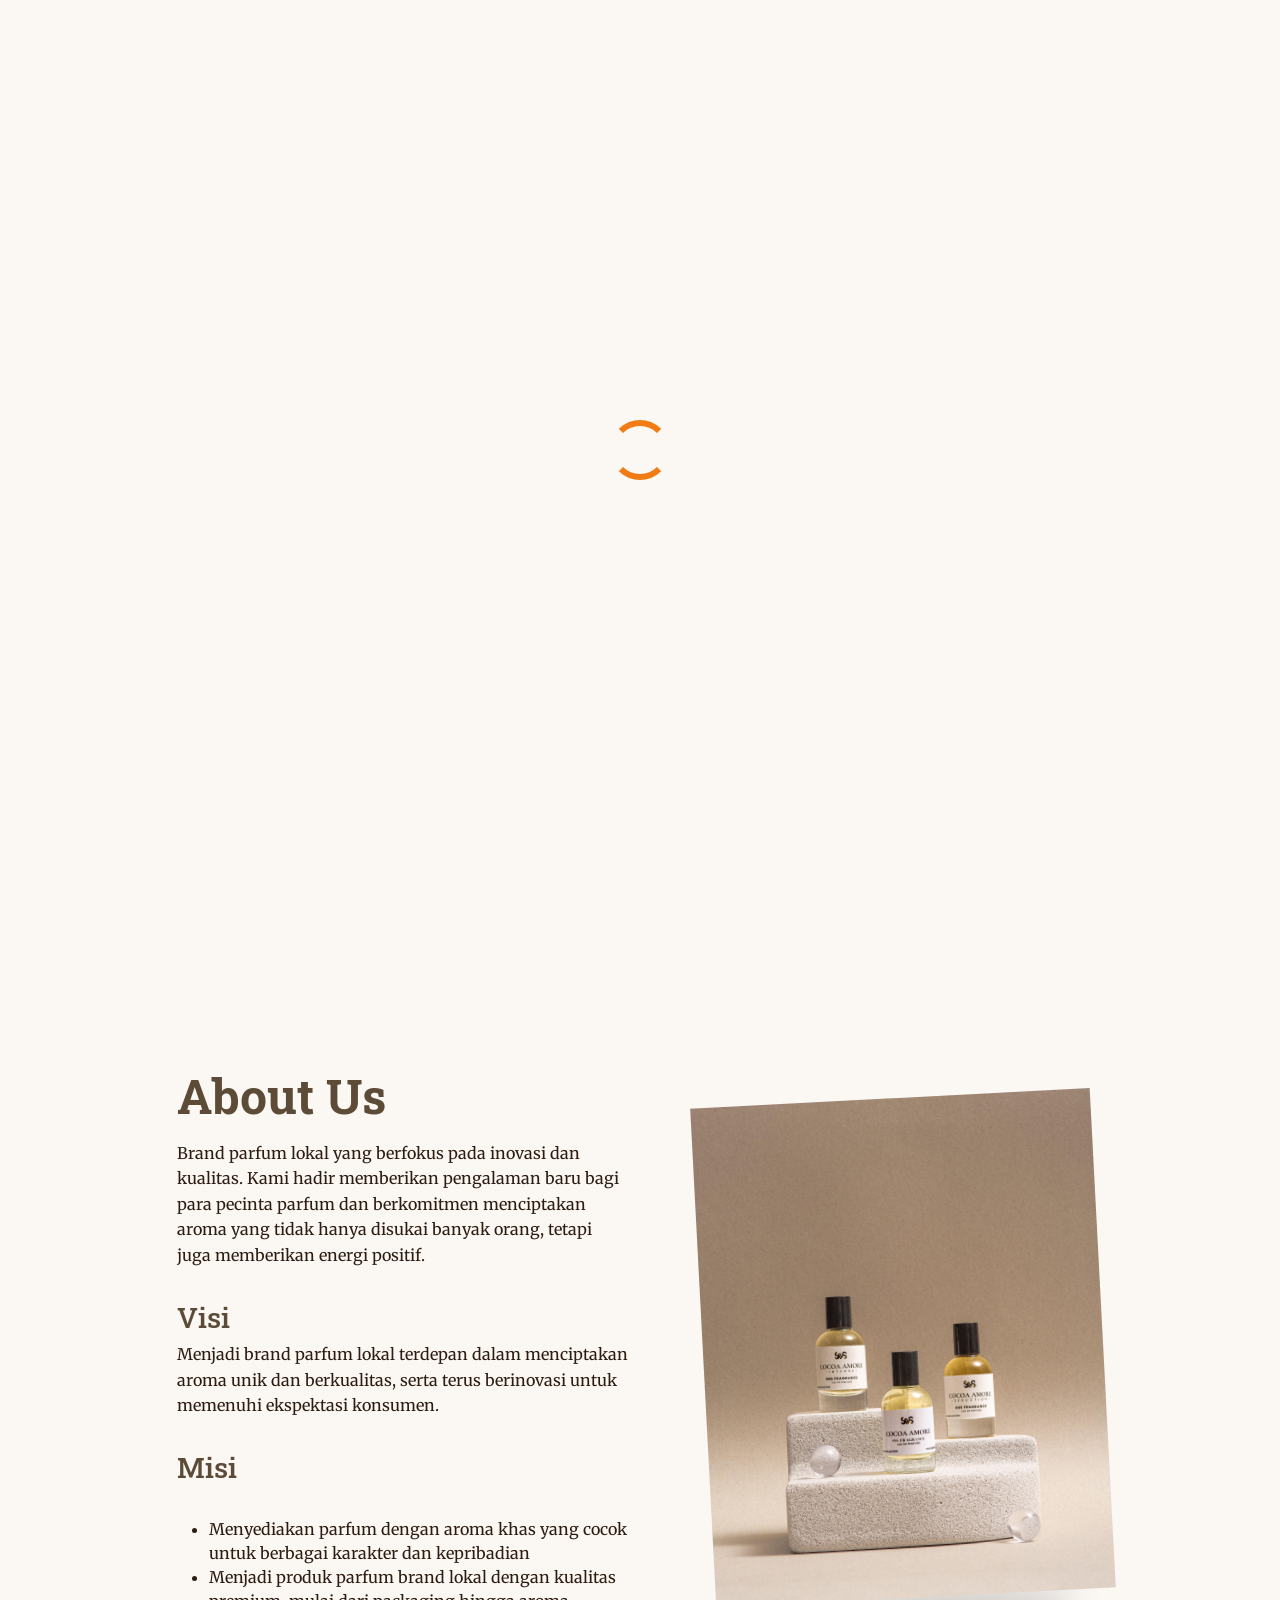
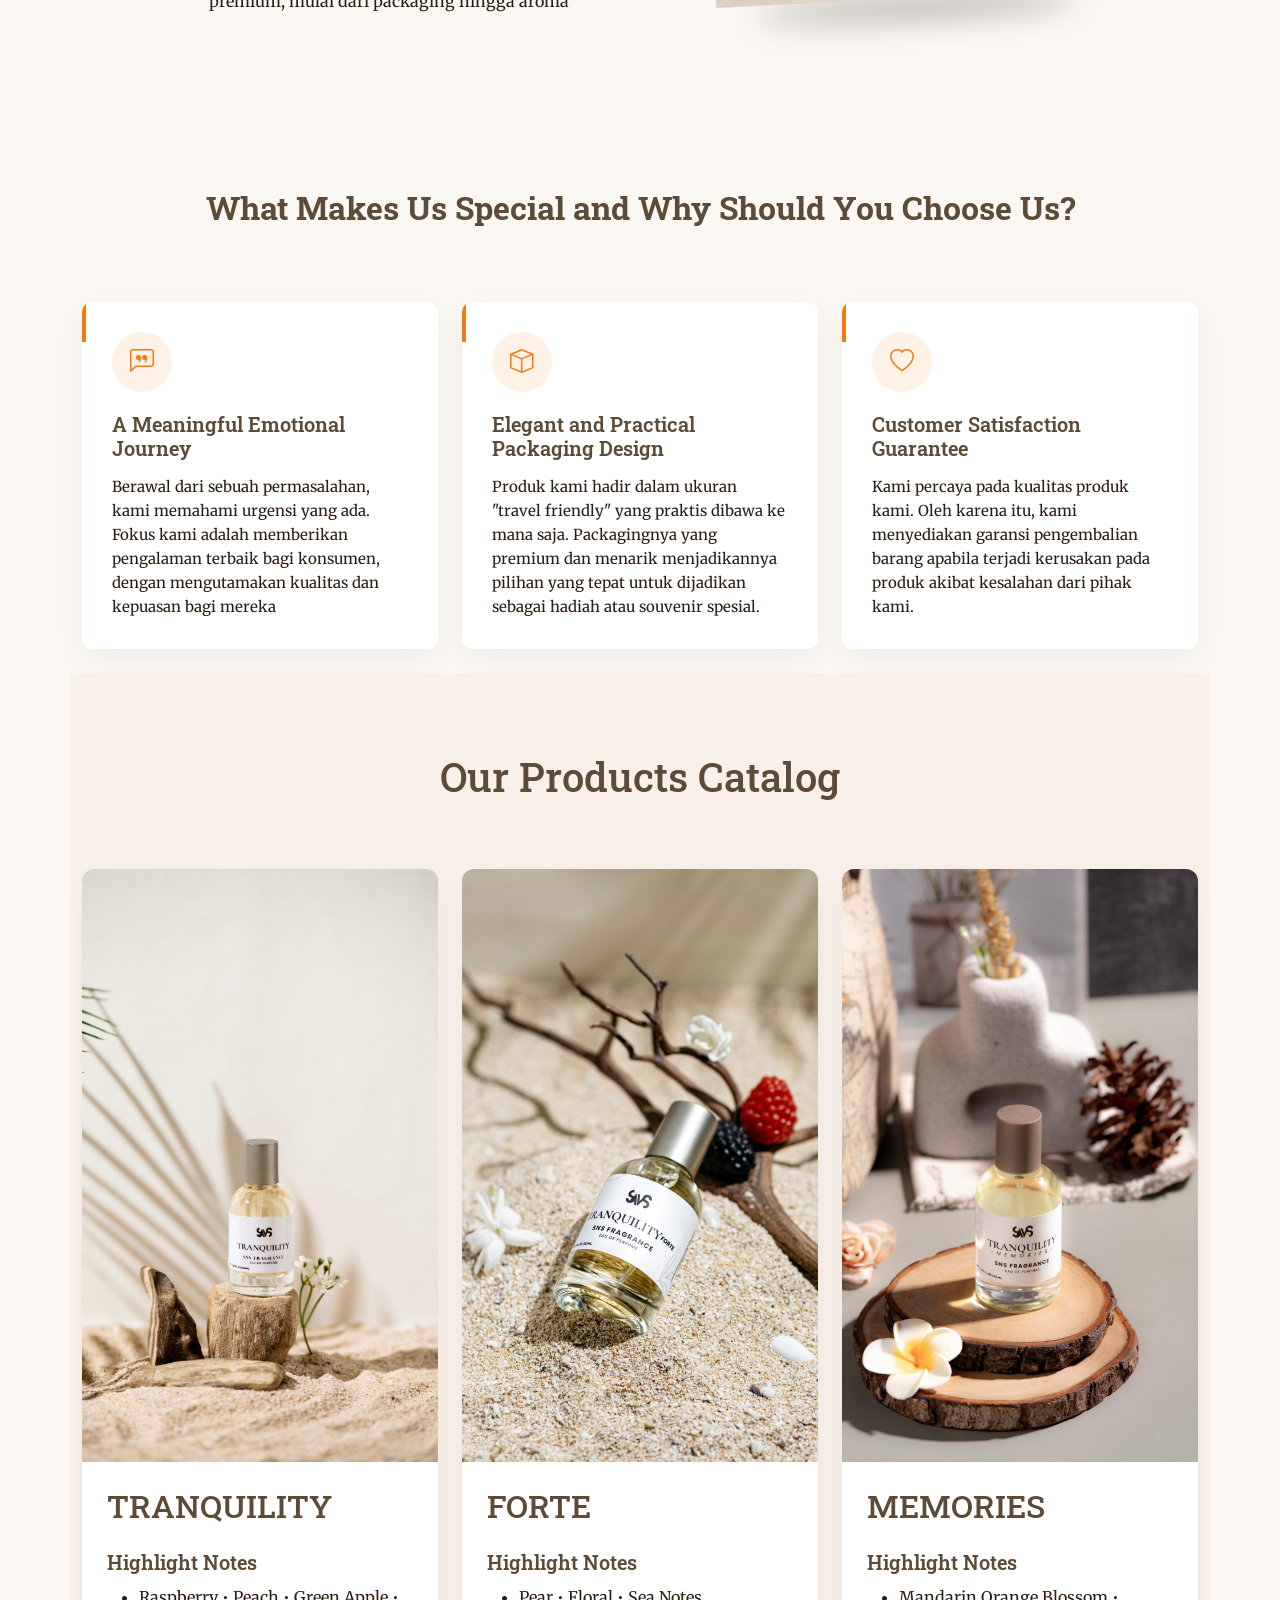
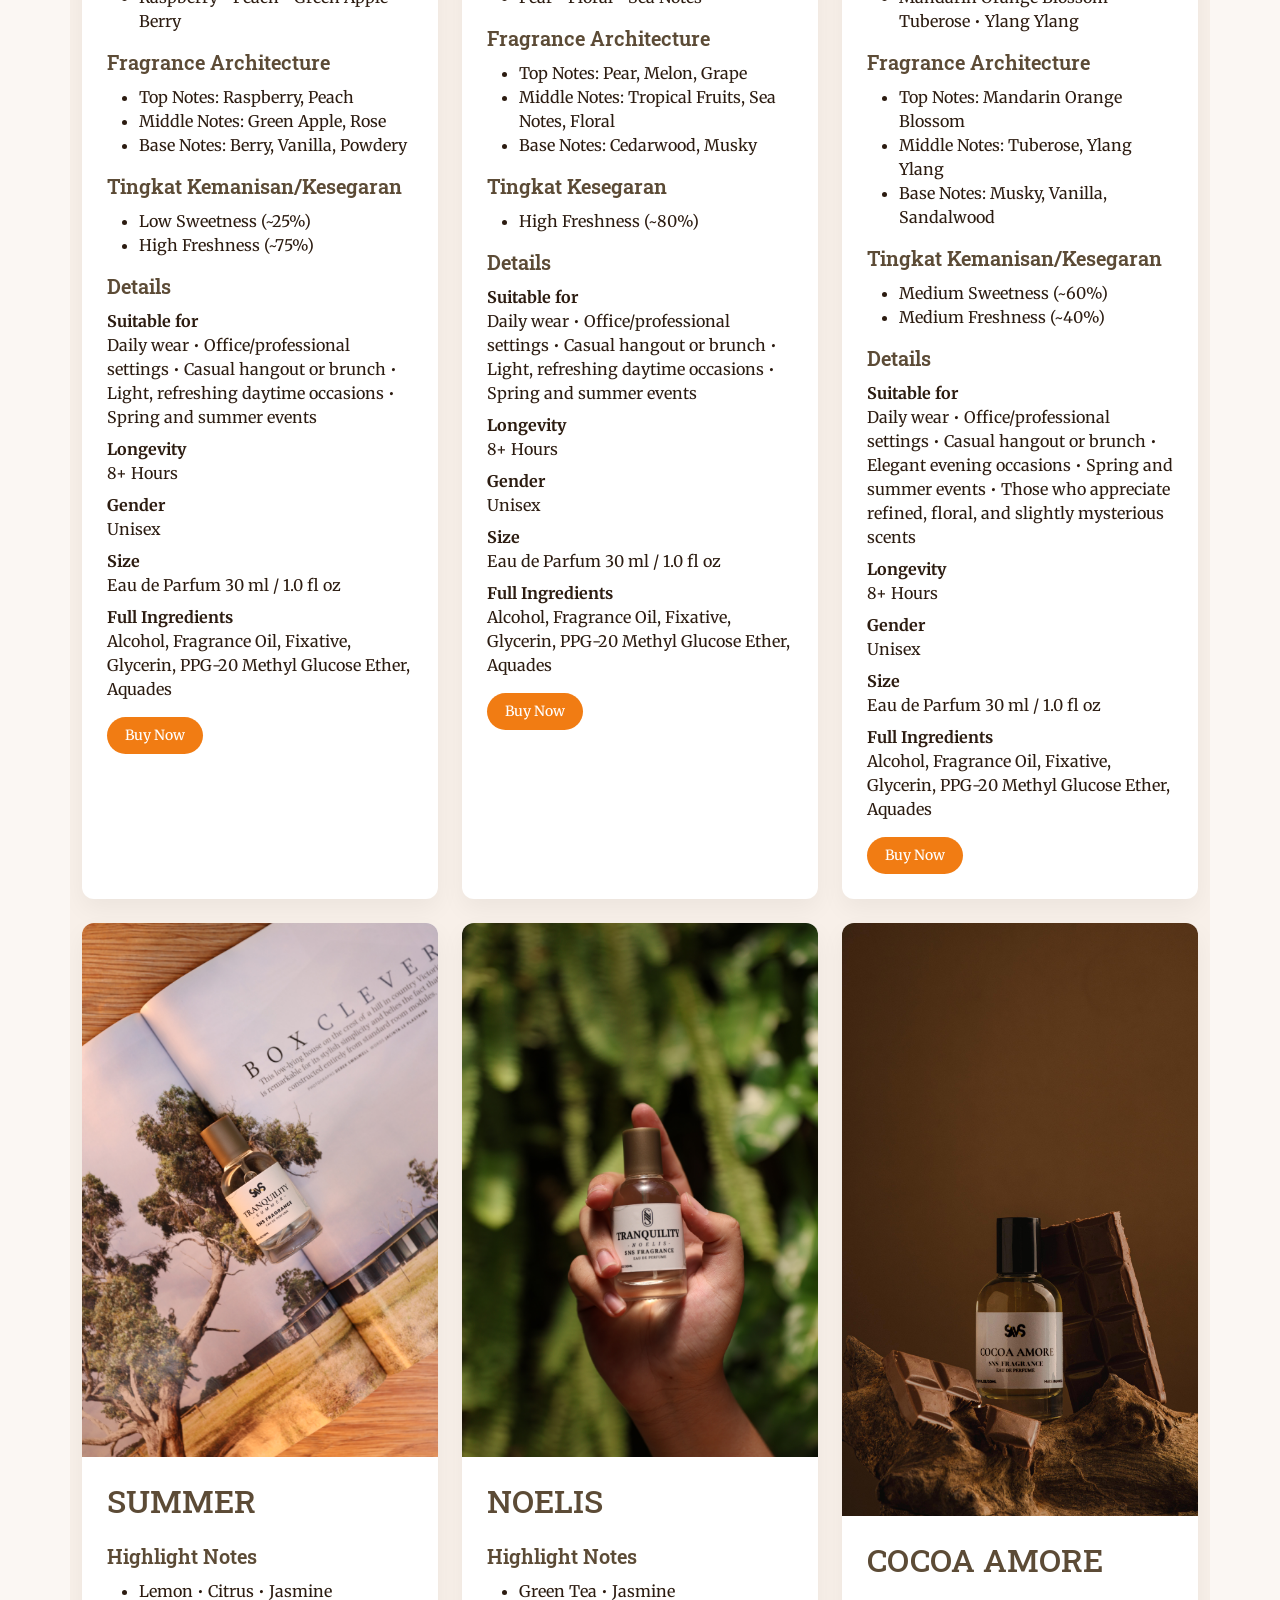
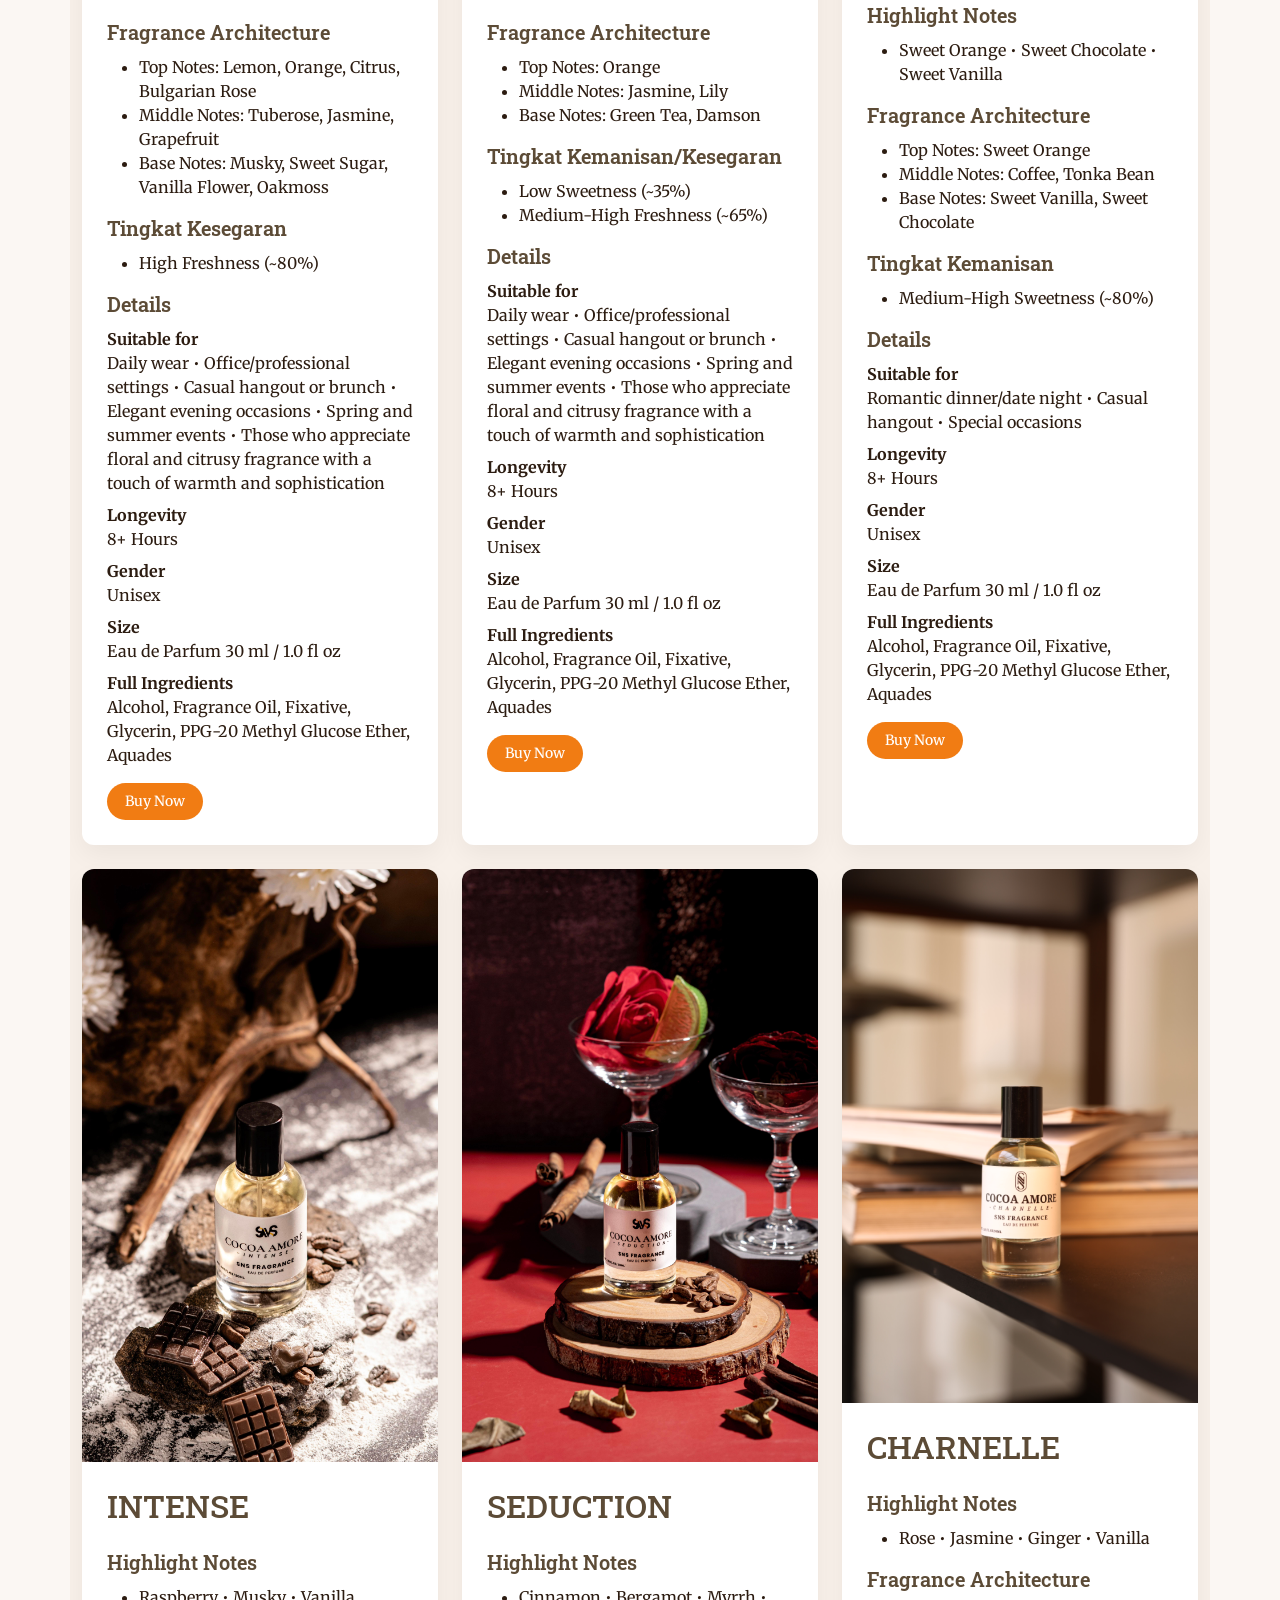
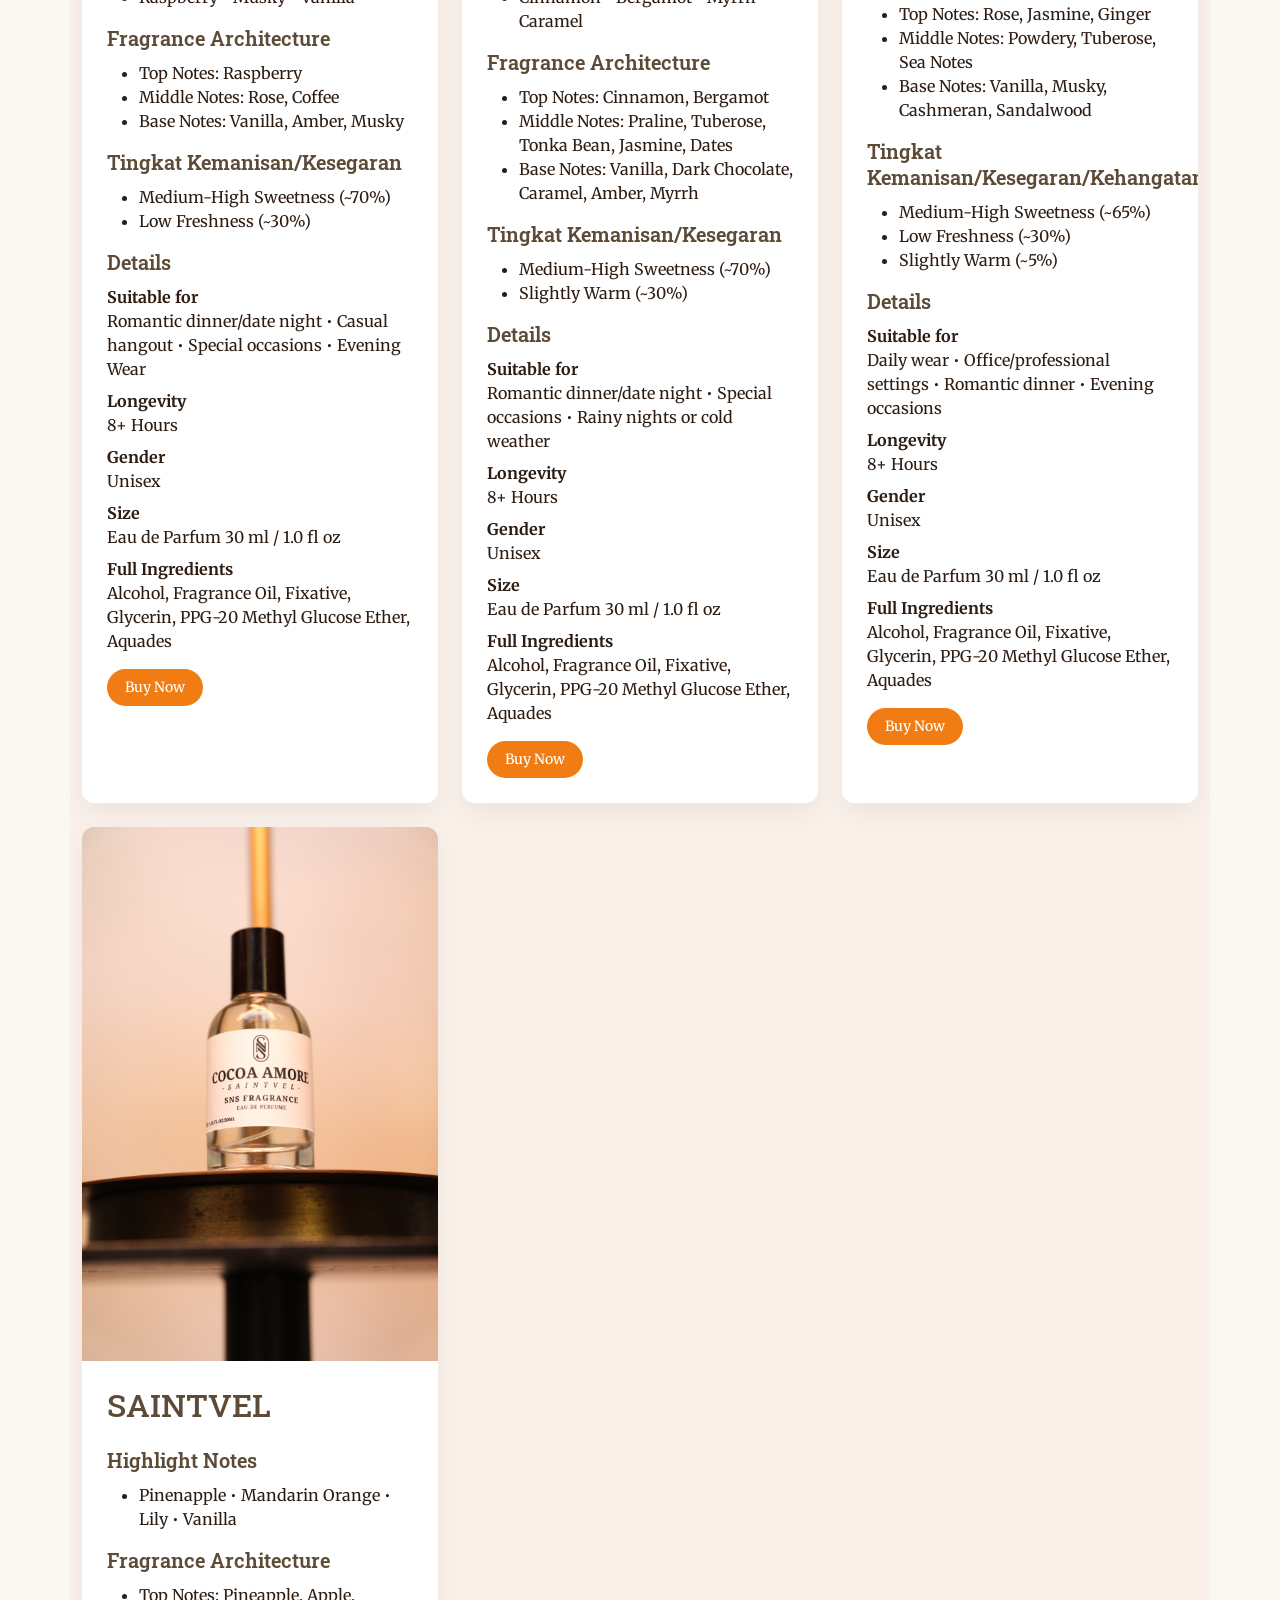
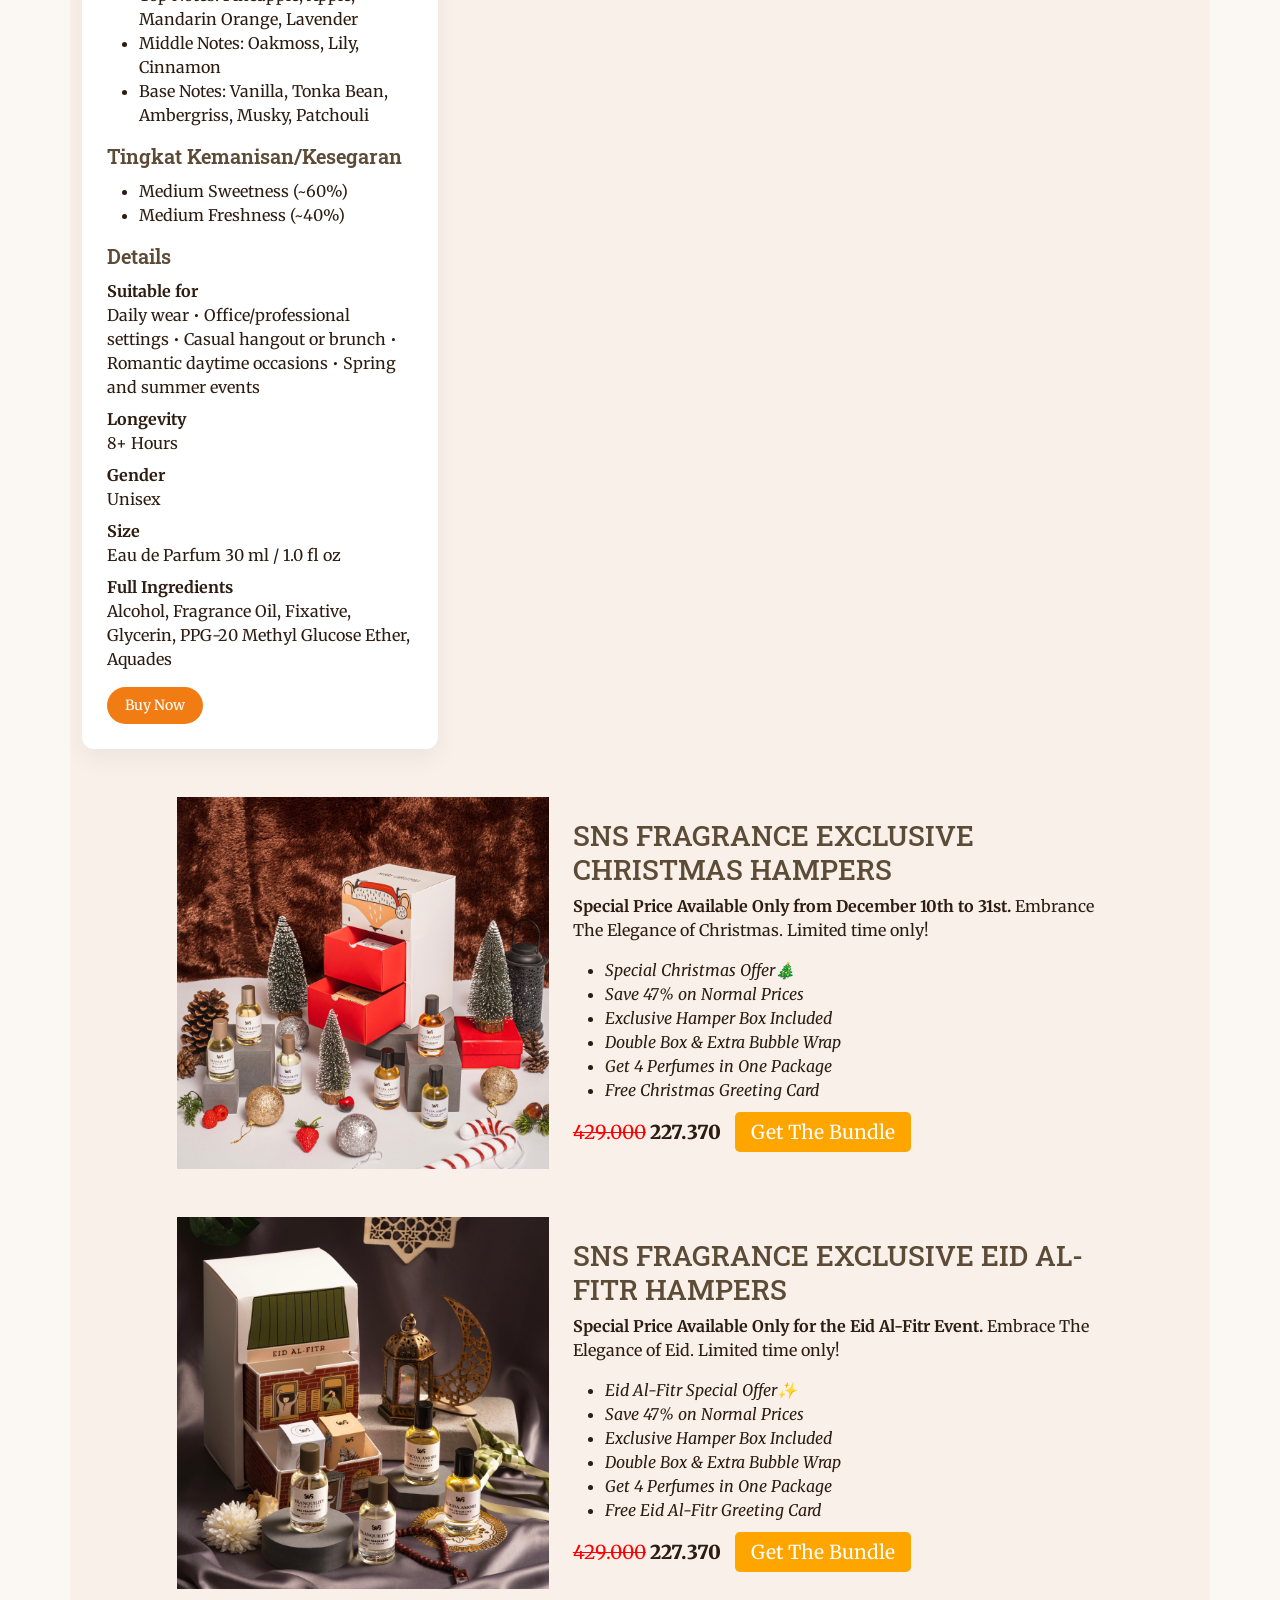
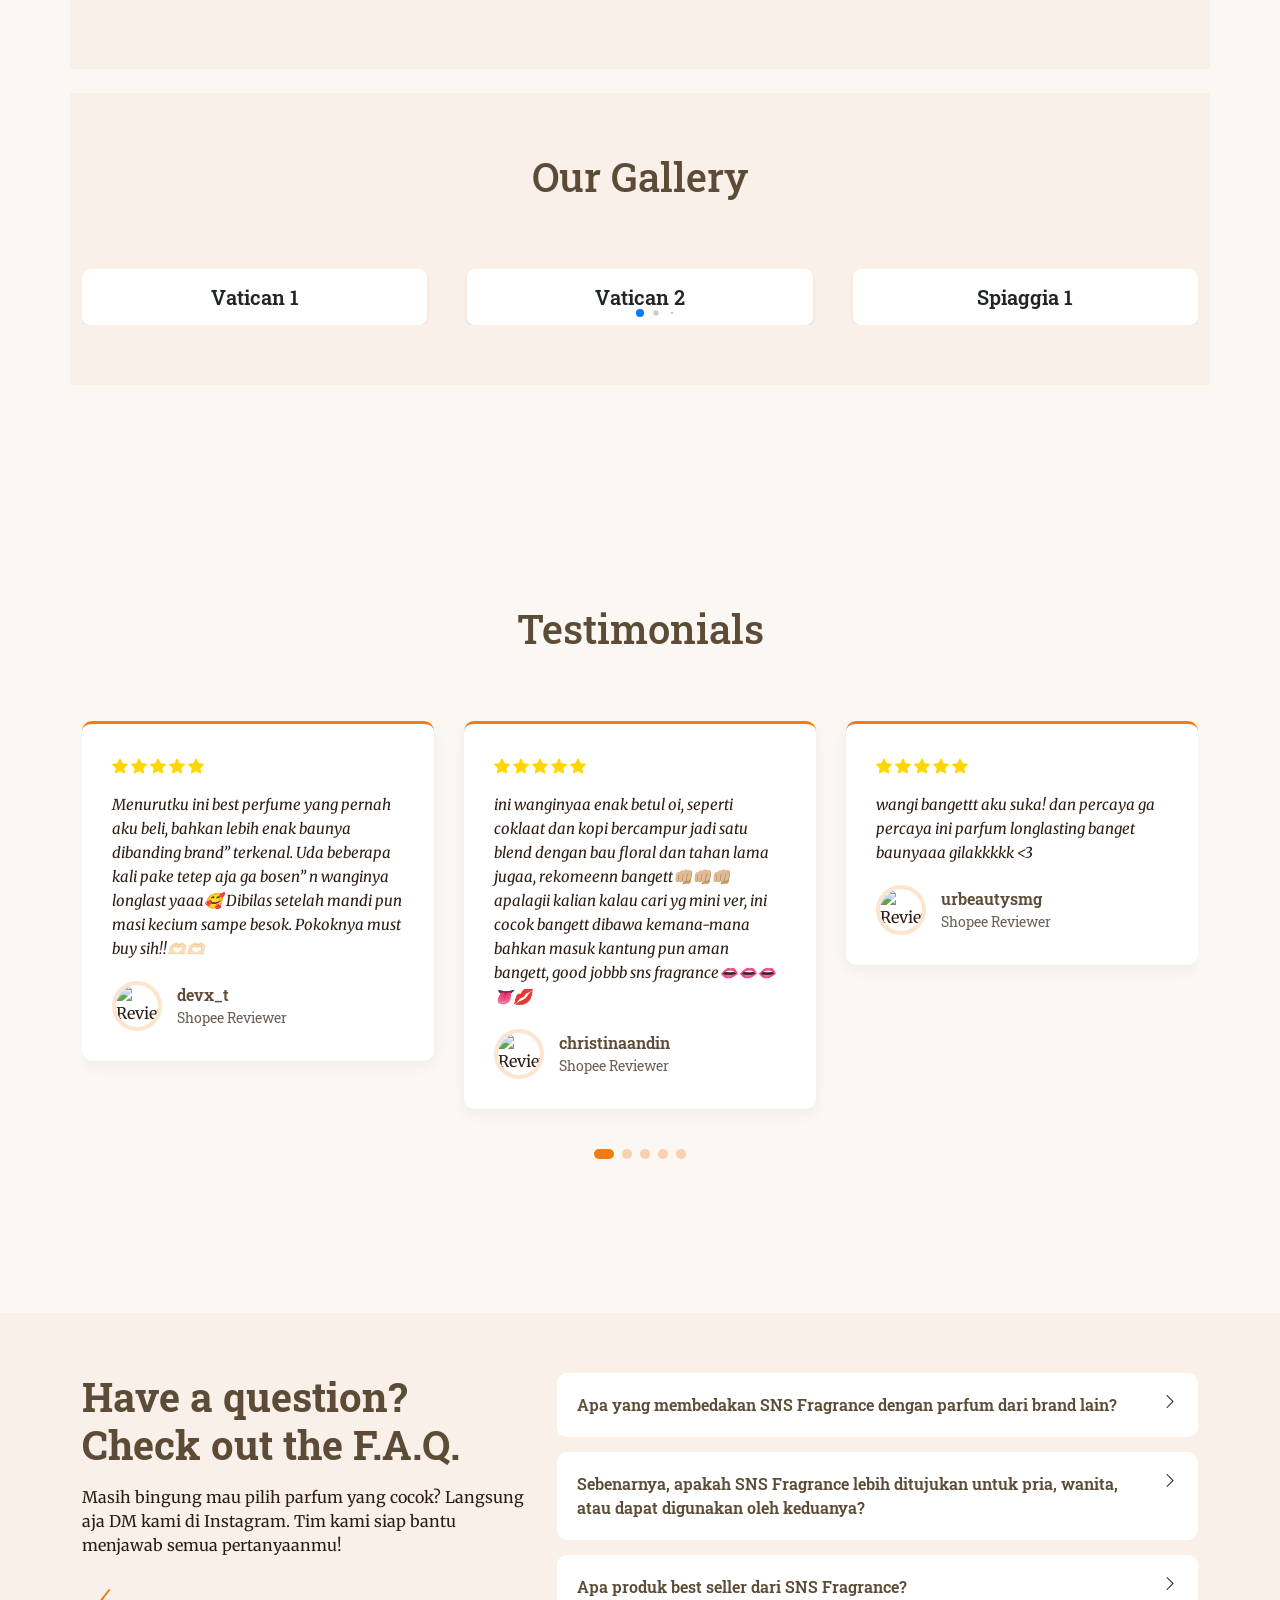
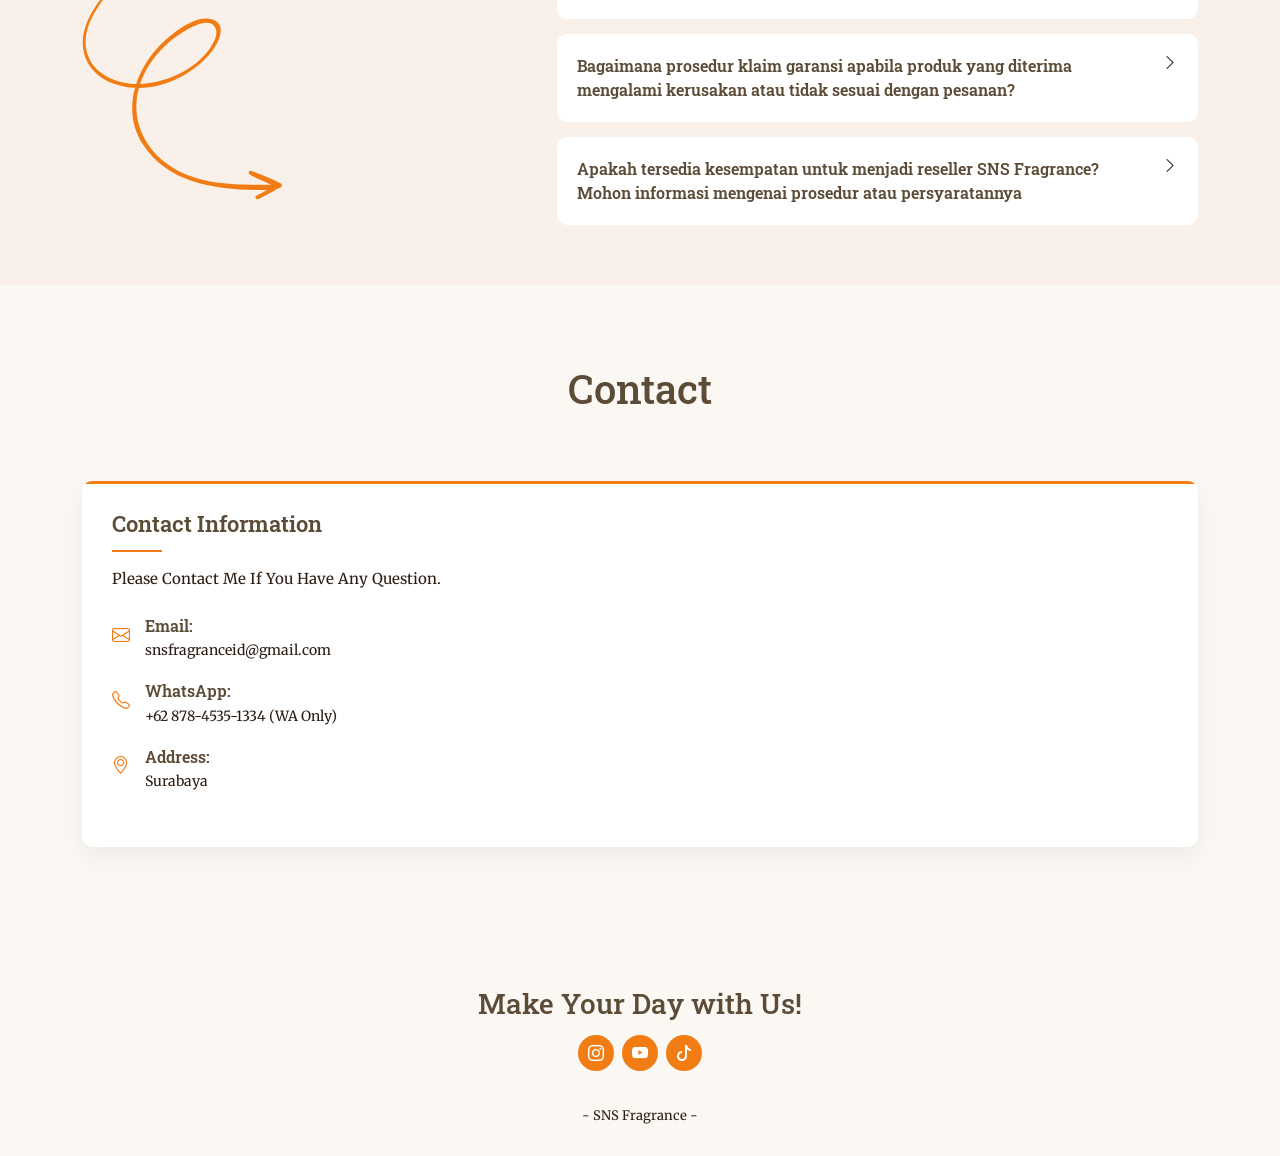
==== commit 23094d0b: "Update index.html Signed-off-by: snsfragrance <snsfragranceid@gmail.com>" ====
--- a/index.html
+++ b/index.html
@@ -832,213 +832,181 @@
       </div> -->
     </section><!-- /Related Books Section
   
-<!-- Gallery Section -->
-<section id="gallery" class="gallery section light-background">
-  <!-- Section Title -->
-  <div class="container section-title" data-aos="fade-up">
-    <h1>Our Gallery</h1>
-  </div>
-
-  <div class="container" data-aos="fade-up" data-aos-delay="100">
-    <!-- Swiper wrapper with safe padding for pagination -->
-    <div class="position-relative pb-5">
-      <div class="swiper gallery-slider init-swiper" data-aos="fade-up" data-aos-delay="400">
-        <script type="application/json" class="swiper-config">
-          {
-            "loop": true,
-            "speed": 800,
-            "autoplay": {
-              "delay": 5000,
-              "disableOnInteraction": false
-            },
-            "slidesPerView": 1,
-            "spaceBetween": 20,
-            "pagination": {
-              "el": ".swiper-pagination",
-              "type": "bullets",
-              "clickable": true,
-              "dynamicBullets": true
-            },
-            "breakpoints": {
-              "576": { "slidesPerView": 1, "spaceBetween": 20 },
-              "768": { "slidesPerView": 2, "spaceBetween": 24 },
-              "992": { "slidesPerView": 3, "spaceBetween": 30 },
-              "1200": { "slidesPerView": 3, "spaceBetween": 40 }
-            }
-          }
-        </script>
-
-        <div class="swiper-wrapper">
-          <!-- Slide template (repeated 9x) -->
-          <div class="swiper-slide">
-            <div class="card border-0 shadow-sm h-100 rounded-3 overflow-hidden">
-              <div class="ratio ratio-9x16">
-                <img 
-                  src="assets/img/product/VATICAN 1.jpg" 
-                  alt="Vatican 1"
-                  class="object-fit-cover"
-                  loading="lazy"
-                >
-              </div>
-              <div class="card-body p-3">
-                <h5 class="card-title text-center mb-0 fw-semibold text-dark">
-                  Vatican 1
-                </h5>
-              </div>
-            </div>
-          </div>
-
-          <div class="swiper-slide">
-            <div class="card border-0 shadow-sm h-100 rounded-3 overflow-hidden">
-              <div class="ratio ratio-9x16">
-                <img 
-                  src="assets/img/product/VATICAN 2.jpg" 
-                  alt="Vatican 2"
-                  class="object-fit-cover"
-                  loading="lazy"
-                >
-              </div>
-              <div class="card-body p-3">
-                <h5 class="card-title text-center mb-0 fw-semibold text-dark">
-                  Vatican 2
-                </h5>
-              </div>
-            </div>
-          </div>
-
-          <div class="swiper-slide">
-            <div class="card border-0 shadow-sm h-100 rounded-3 overflow-hidden">
-              <div class="ratio ratio-9x16">
-                <img 
-                  src="assets/img/product/SPIAGGIA 1.jpg" 
-                  alt="Spiaggia 1"
-                  class="object-fit-cover"
-                  loading="lazy"
-                >
-              </div>
-              <div class="card-body p-3">
-                <h5 class="card-title text-center mb-0 fw-semibold text-dark">
-                  Spiaggia 1
-                </h5>
-              </div>
-            </div>
-          </div>
-
-          <div class="swiper-slide">
-            <div class="card border-0 shadow-sm h-100 rounded-3 overflow-hidden">
-              <div class="ratio ratio-9x16">
-                <img 
-                  src="assets/img/product/BARCELONA 1.jpg" 
-                  alt="Barcelona 1"
-                  class="object-fit-cover"
-                  loading="lazy"
-                >
-              </div>
-              <div class="card-body p-3">
-                <h5 class="card-title text-center mb-0 fw-semibold text-dark">
-                  Barcelona 1
-                </h5>
-              </div>
-            </div>
-          </div>
-
-          <div class="swiper-slide">
-            <div class="card border-0 shadow-sm h-100 rounded-3 overflow-hidden">
-              <div class="ratio ratio-9x16">
-                <img 
-                  src="assets/img/product/SYDNEY 1.jpg" 
-                  alt="Sydney 1"
-                  class="object-fit-cover"
-                  loading="lazy"
-                >
-              </div>
-              <div class="card-body p-3">
-                <h5 class="card-title text-center mb-0 fw-semibold text-dark">
-                  Sydney 1
-                </h5>
-              </div>
-            </div>
-          </div>
-
-          <div class="swiper-slide">
-            <div class="card border-0 shadow-sm h-100 rounded-3 overflow-hidden">
-              <div class="ratio ratio-9x16">
-                <img 
-                  src="assets/img/product/BUDAPEST 1.jpg" 
-                  alt="Budapest 1"
-                  class="object-fit-cover"
-                  loading="lazy"
-                >
-              </div>
-              <div class="card-body p-3">
-                <h5 class="card-title text-center mb-0 fw-semibold text-dark">
-                  Budapest 1
-                </h5>
-              </div>
-            </div>
-          </div>
-
-          <div class="swiper-slide">
-            <div class="card border-0 shadow-sm h-100 rounded-3 overflow-hidden">
-              <div class="ratio ratio-9x16">
-                <img 
-                  src="assets/img/product/ALPS 1.jpg" 
-                  alt="Alps 1"
-                  class="object-fit-cover"
-                  loading="lazy"
-                >
-              </div>
-              <div class="card-body p-3">
-                <h5 class="card-title text-center mb-0 fw-semibold text-dark">
-                  Alps 1
-                </h5>
-              </div>
-            </div>
-          </div>
-
-          <div class="swiper-slide">
-            <div class="card border-0 shadow-sm h-100 rounded-3 overflow-hidden">
-              <div class="ratio ratio-9x16">
-                <img 
-                  src="assets/img/product/INNSBRUCK 1.jpg" 
-                  alt="Innsbruck 1"
-                  class="object-fit-cover"
-                  loading="lazy"
-                >
-              </div>
-              <div class="card-body p-3">
-                <h5 class="card-title text-center mb-0 fw-semibold text-dark">
-                  Innsbruck 1
-                </h5>
-              </div>
-            </div>
-          </div>
-
-          <div class="swiper-slide">
-            <div class="card border-0 shadow-sm h-100 rounded-3 overflow-hidden">
-              <div class="ratio ratio-9x16">
-                <img 
-                  src="assets/img/product/VALLETTA 1.jpg" 
-                  alt="Valletta 1"
-                  class="object-fit-cover"
-                  loading="lazy"
-                >
-              </div>
-              <div class="card-body p-3">
-                <h5 class="card-title text-center mb-0 fw-semibold text-dark">
-                  Valletta 1
-                </h5>
-              </div>
-            </div>
+ <!-- ✅ GALLERY SECTION — FULLY OPTIMIZED -->
+    <section id="gallery" class="gallery section light-background">
+      <!-- Section Title -->
+      <div class="container section-title" data-aos="fade-up">
+        <h1>Our Gallery</h1>
+      </div>
+
+      <div class="container" data-aos="fade-up" data-aos-delay="100">
+        <div class="position-relative">
+          <div class="swiper gallery-slider init-swiper" data-aos="fade-up" data-aos-delay="400">
+            <script type="application/json" class="swiper-config">
+              {
+                "loop": true,
+                "speed": 800,
+                "autoplay": {
+                  "delay": 5000,
+                  "disableOnInteraction": false
+                },
+                "slidesPerView": 1,
+                "spaceBetween": 20,
+                "pagination": {
+                  "el": ".swiper-pagination",
+                  "type": "bullets",
+                  "clickable": true,
+                  "dynamicBullets": true
+                },
+                "breakpoints": {
+                  "576": { "slidesPerView": 1, "spaceBetween": 20 },
+                  "768": { "slidesPerView": 2, "spaceBetween": 24 },
+                  "992": { "slidesPerView": 3, "spaceBetween": 30 },
+                  "1200": { "slidesPerView": 3, "spaceBetween": 40 }
+                }
+              }
+            </script>
+
+            <div class="swiper-wrapper">
+              <!-- Slide 1 -->
+              <div class="swiper-slide">
+                <div class="card border-0 shadow-sm h-100 rounded-3 overflow-hidden">
+                  <div class="ratio ratio-9x16">
+                    <img src="assets/img/product/VATICAN-1.jpg" alt="Vatican 1" class="w-100 h-100 object-fit-cover" loading="lazy">
+                  </div>
+                  <div class="card-body p-3">
+                    <h5 class="card-title text-center mb-0 fw-semibold">Vatican 1</h5>
+                  </div>
+                </div>
+              </div>
+
+              <!-- Slide 2 -->
+              <div class="swiper-slide">
+                <div class="card border-0 shadow-sm h-100 rounded-3 overflow-hidden">
+                  <div class="ratio ratio-9x16">
+                    <img src="assets/img/product/VATICAN-2.jpg" alt="Vatican 2" class="w-100 h-100 object-fit-cover" loading="lazy">
+                  </div>
+                  <div class="card-body p-3">
+                    <h5 class="card-title text-center mb-0 fw-semibold">Vatican 2</h5>
+                  </div>
+                </div>
+              </div>
+
+              <!-- Slide 3 -->
+              <div class="swiper-slide">
+                <div class="card border-0 shadow-sm h-100 rounded-3 overflow-hidden">
+                  <div class="ratio ratio-9x16">
+                    <img src="assets/img/product/SPIAGGIA-1.jpg" alt="Spiaggia 1" class="w-100 h-100 object-fit-cover" loading="lazy">
+                  </div>
+                  <div class="card-body p-3">
+                    <h5 class="card-title text-center mb-0 fw-semibold">Spiaggia 1</h5>
+                  </div>
+                </div>
+              </div>
+
+              <!-- Slide 4 -->
+              <div class="swiper-slide">
+                <div class="card border-0 shadow-sm h-100 rounded-3 overflow-hidden">
+                  <div class="ratio ratio-9x16">
+                    <img src="assets/img/product/BARCELONA-1.jpg" alt="Barcelona 1" class="w-100 h-100 object-fit-cover" loading="lazy">
+                  </div>
+                  <div class="card-body p-3">
+                    <h5 class="card-title text-center mb-0 fw-semibold">Barcelona 1</h5>
+                  </div>
+                </div>
+              </div>
+
+              <!-- Slide 5 -->
+              <div class="swiper-slide">
+                <div class="card border-0 shadow-sm h-100 rounded-3 overflow-hidden">
+                  <div class="ratio ratio-9x16">
+                    <img src="assets/img/product/SYDNEY-1.jpg" alt="Sydney 1" class="w-100 h-100 object-fit-cover" loading="lazy">
+                  </div>
+                  <div class="card-body p-3">
+                    <h5 class="card-title text-center mb-0 fw-semibold">Sydney 1</h5>
+                  </div>
+                </div>
+              </div>
+
+              <!-- Slide 6 -->
+              <div class="swiper-slide">
+                <div class="card border-0 shadow-sm h-100 rounded-3 overflow-hidden">
+                  <div class="ratio ratio-9x16">
+                    <img src="assets/img/product/BUDAPEST-1.jpg" alt="Budapest 1" class="w-100 h-100 object-fit-cover" loading="lazy">
+                  </div>
+                  <div class="card-body p-3">
+                    <h5 class="card-title text-center mb-0 fw-semibold">Budapest 1</h5>
+                  </div>
+                </div>
+              </div>
+
+              <!-- Slide 7 -->
+              <div class="swiper-slide">
+                <div class="card border-0 shadow-sm h-100 rounded-3 overflow-hidden">
+                  <div class="ratio ratio-9x16">
+                    <img src="assets/img/product/ALPS-1.jpg" alt="Alps 1" class="w-100 h-100 object-fit-cover" loading="lazy">
+                  </div>
+                  <div class="card-body p-3">
+                    <h5 class="card-title text-center mb-0 fw-semibold">Alps 1</h5>
+                  </div>
+                </div>
+              </div>
+
+              <!-- Slide 8 -->
+              <div class="swiper-slide">
+                <div class="card border-0 shadow-sm h-100 rounded-3 overflow-hidden">
+                  <div class="ratio ratio-9x16">
+                    <img src="assets/img/product/INNSBRUCK-1.jpg" alt="Innsbruck 1" class="w-100 h-100 object-fit-cover" loading="lazy">
+                  </div>
+                  <div class="card-body p-3">
+                    <h5 class="card-title text-center mb-0 fw-semibold">Innsbruck 1</h5>
+                  </div>
+                </div>
+              </div>
+
+              <!-- Slide 9 -->
+              <div class="swiper-slide">
+                <div class="card border-0 shadow-sm h-100 rounded-3 overflow-hidden">
+                  <div class="ratio ratio-9x16">
+                    <img src="assets/img/product/VALLETTA-1.jpg" alt="Valletta 1" class="w-100 h-100 object-fit-cover" loading="lazy">
+                  </div>
+                  <div class="card-body p-3">
+                    <h5 class="card-title text-center mb-0 fw-semibold">Valletta 1</h5>
+                  </div>
+                </div>
+              </div>
+            </div>
+
+            <div class="swiper-pagination mt-4"></div>
           </div>
         </div>
-
-        <!-- Pagination — safely positioned below -->
-        <div class="swiper-pagination mt-4"></div>
       </div>
-    </div>
-  </div>
-</section>          
+    </section>
+    <!-- /Gallery Section -->
+
+    <!-- Testimonials, FAQ, Contact — unchanged -->
+    <!-- ... (copy-paste dari file Anda tanpa modifikasi) ... -->
+
+  </main>
+
+  <footer id="footer" class="footer">
+    <!-- ... (unchanged) ... -->
+  </footer>
+
+  <!-- Scroll Top -->
+  <a href="#" id="scroll-top" class="scroll-top d-flex align-items-center justify-content-center"><i class="bi bi-arrow-up-short"></i></a>
+  <!-- Preloader -->
+  <div id="preloader"></div>
+
+  <!-- Vendor JS Files -->
+  <script src="assets/vendor/bootstrap/js/bootstrap.bundle.min.js"></script>
+  <script src="assets/vendor/php-email-form/validate.js"></script>
+  <script src="assets/vendor/aos/aos.js"></script>
+  <script src="assets/vendor/swiper/swiper-bundle.min.js"></script>
+  <!-- Main JS File -->
+  <script src="assets/js/main.js"></script>
+</body>
+</html>         
         
 <!--         <div class="row mt-5">
           <div class="col-12 text-center" data-aos="fade-up" data-aos-delay="700">
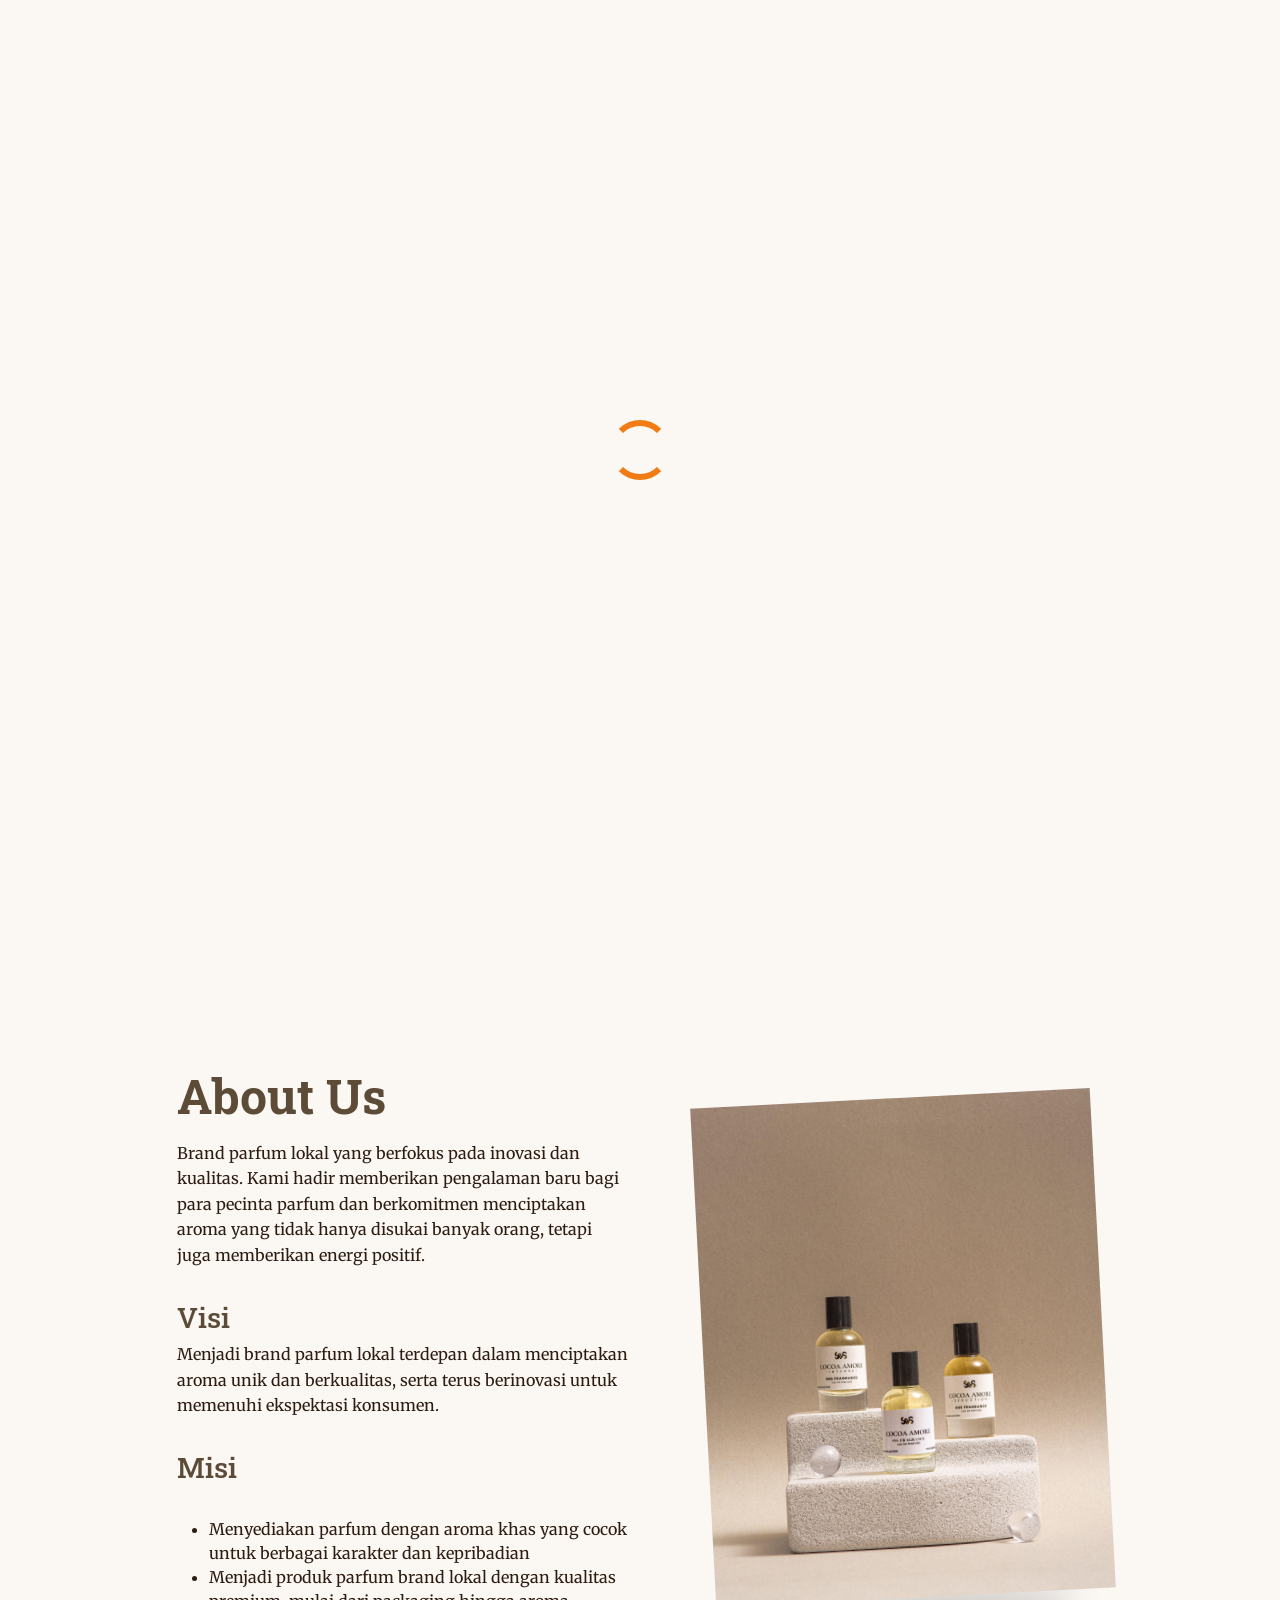
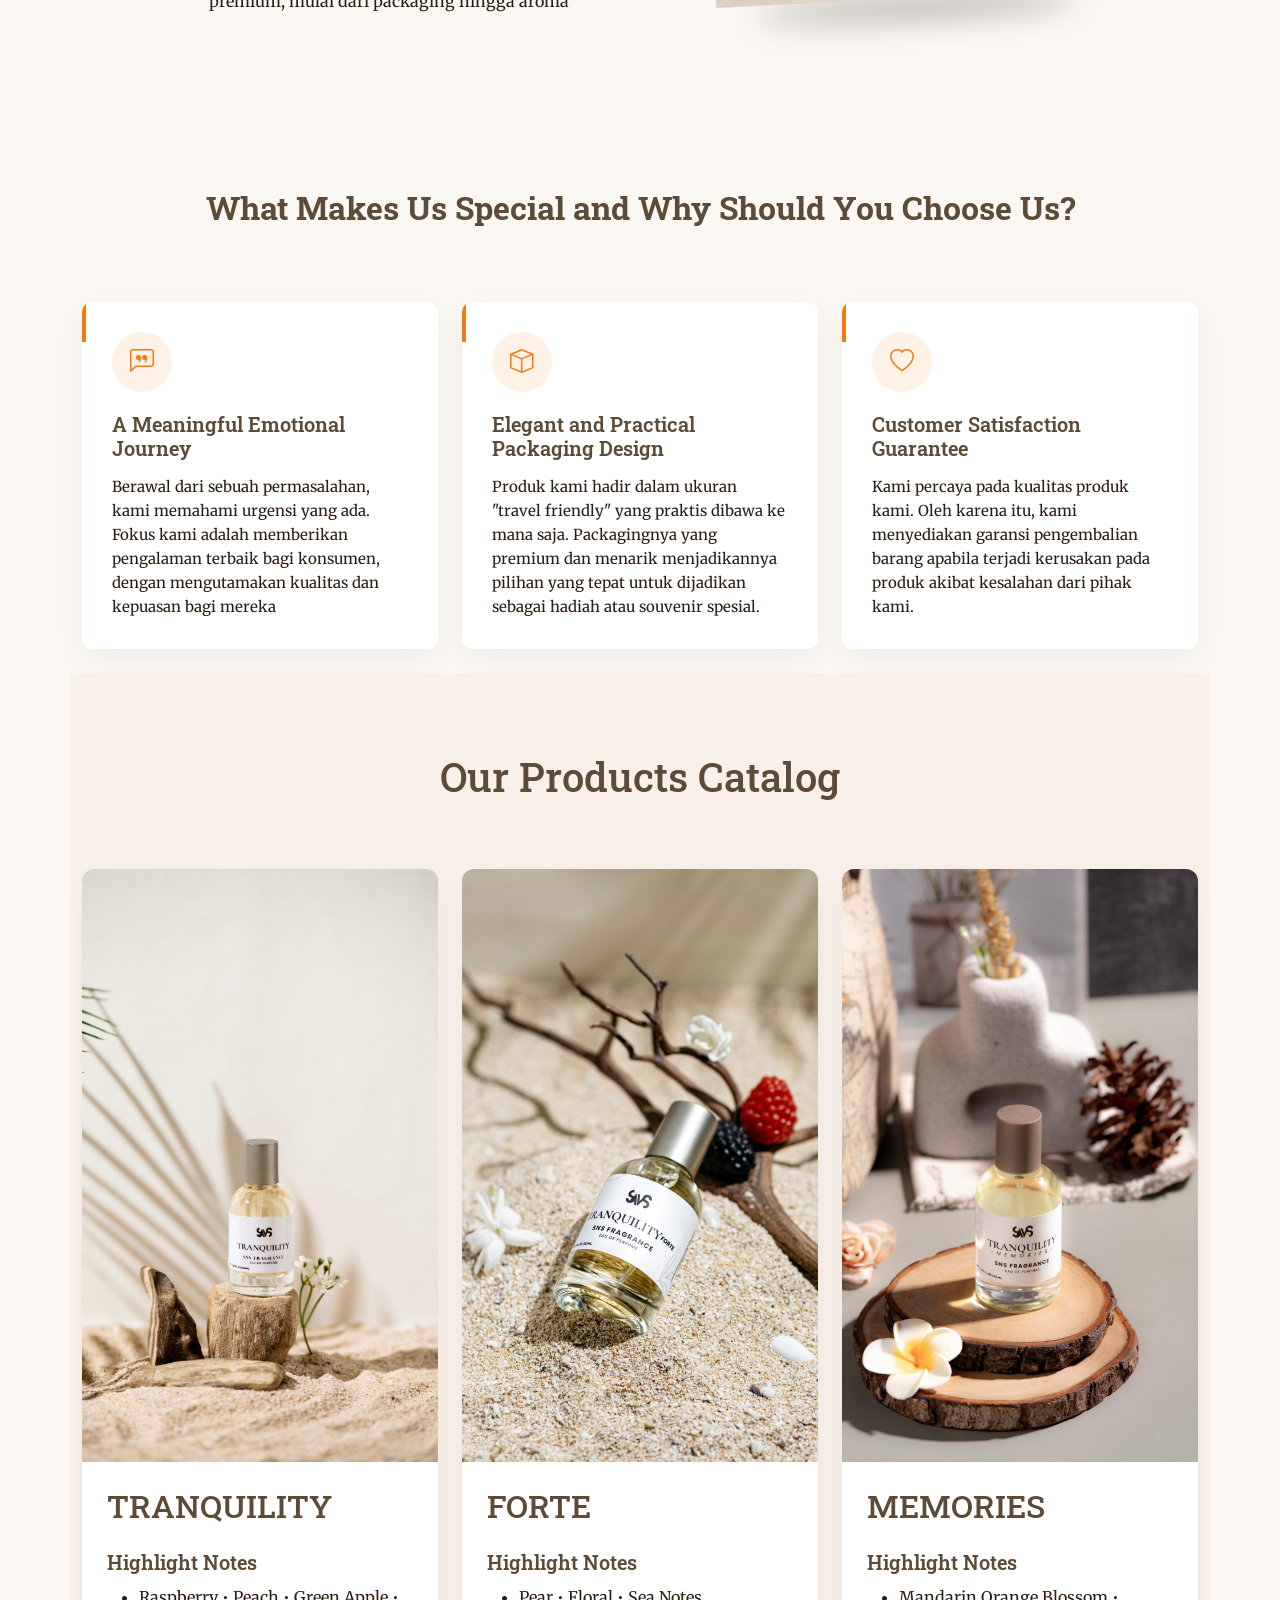
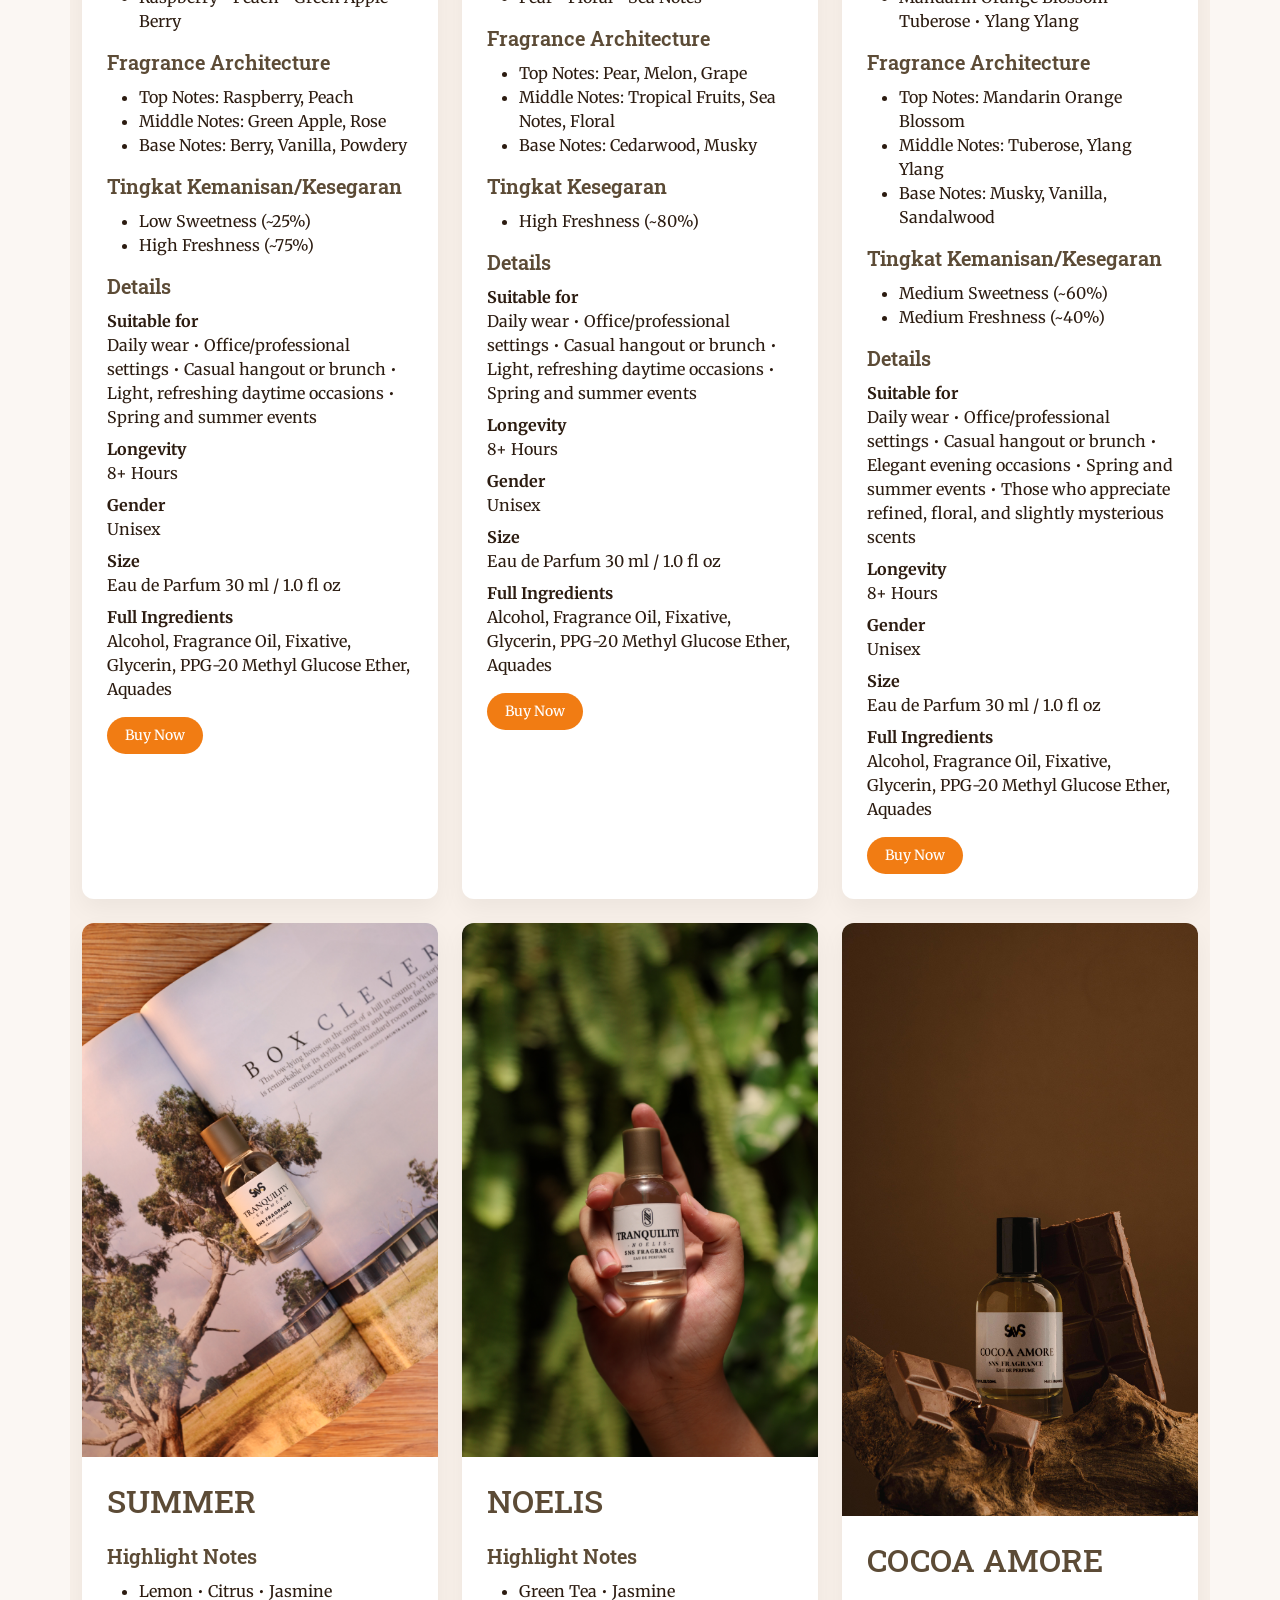
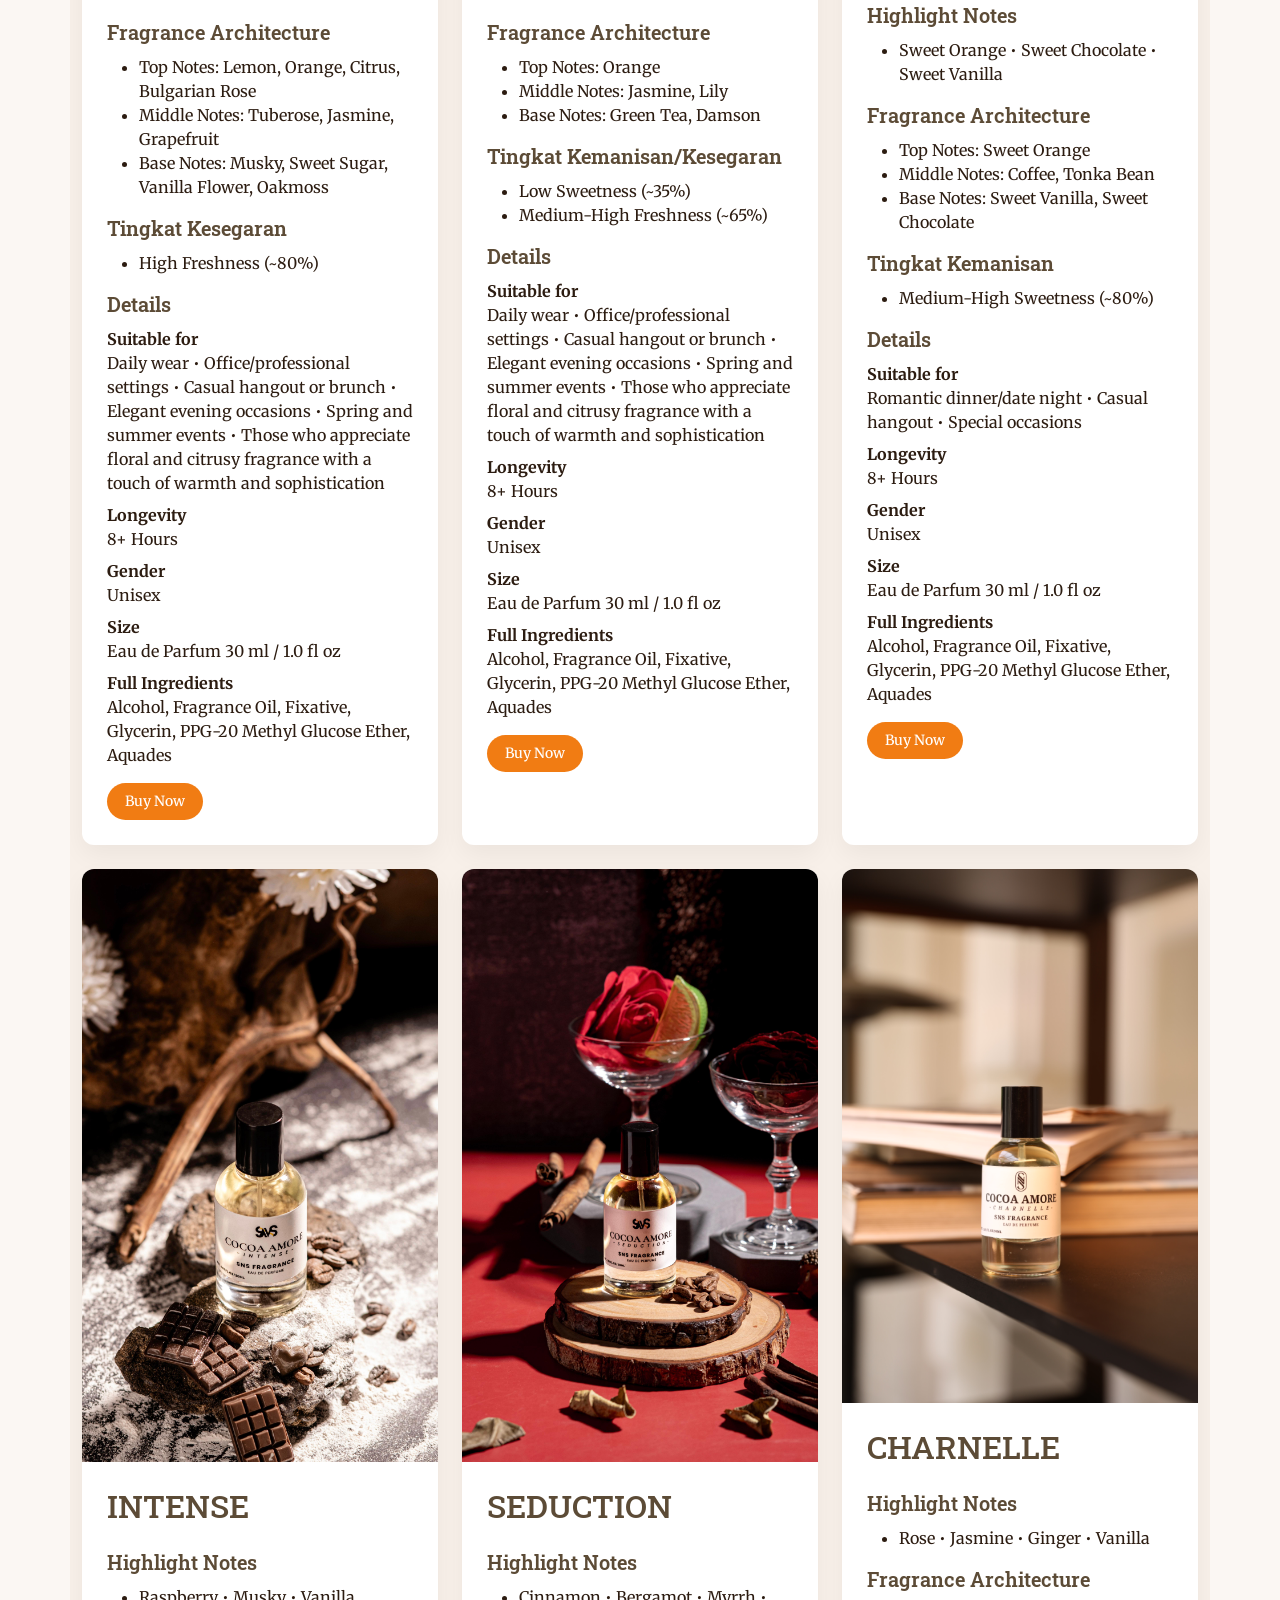
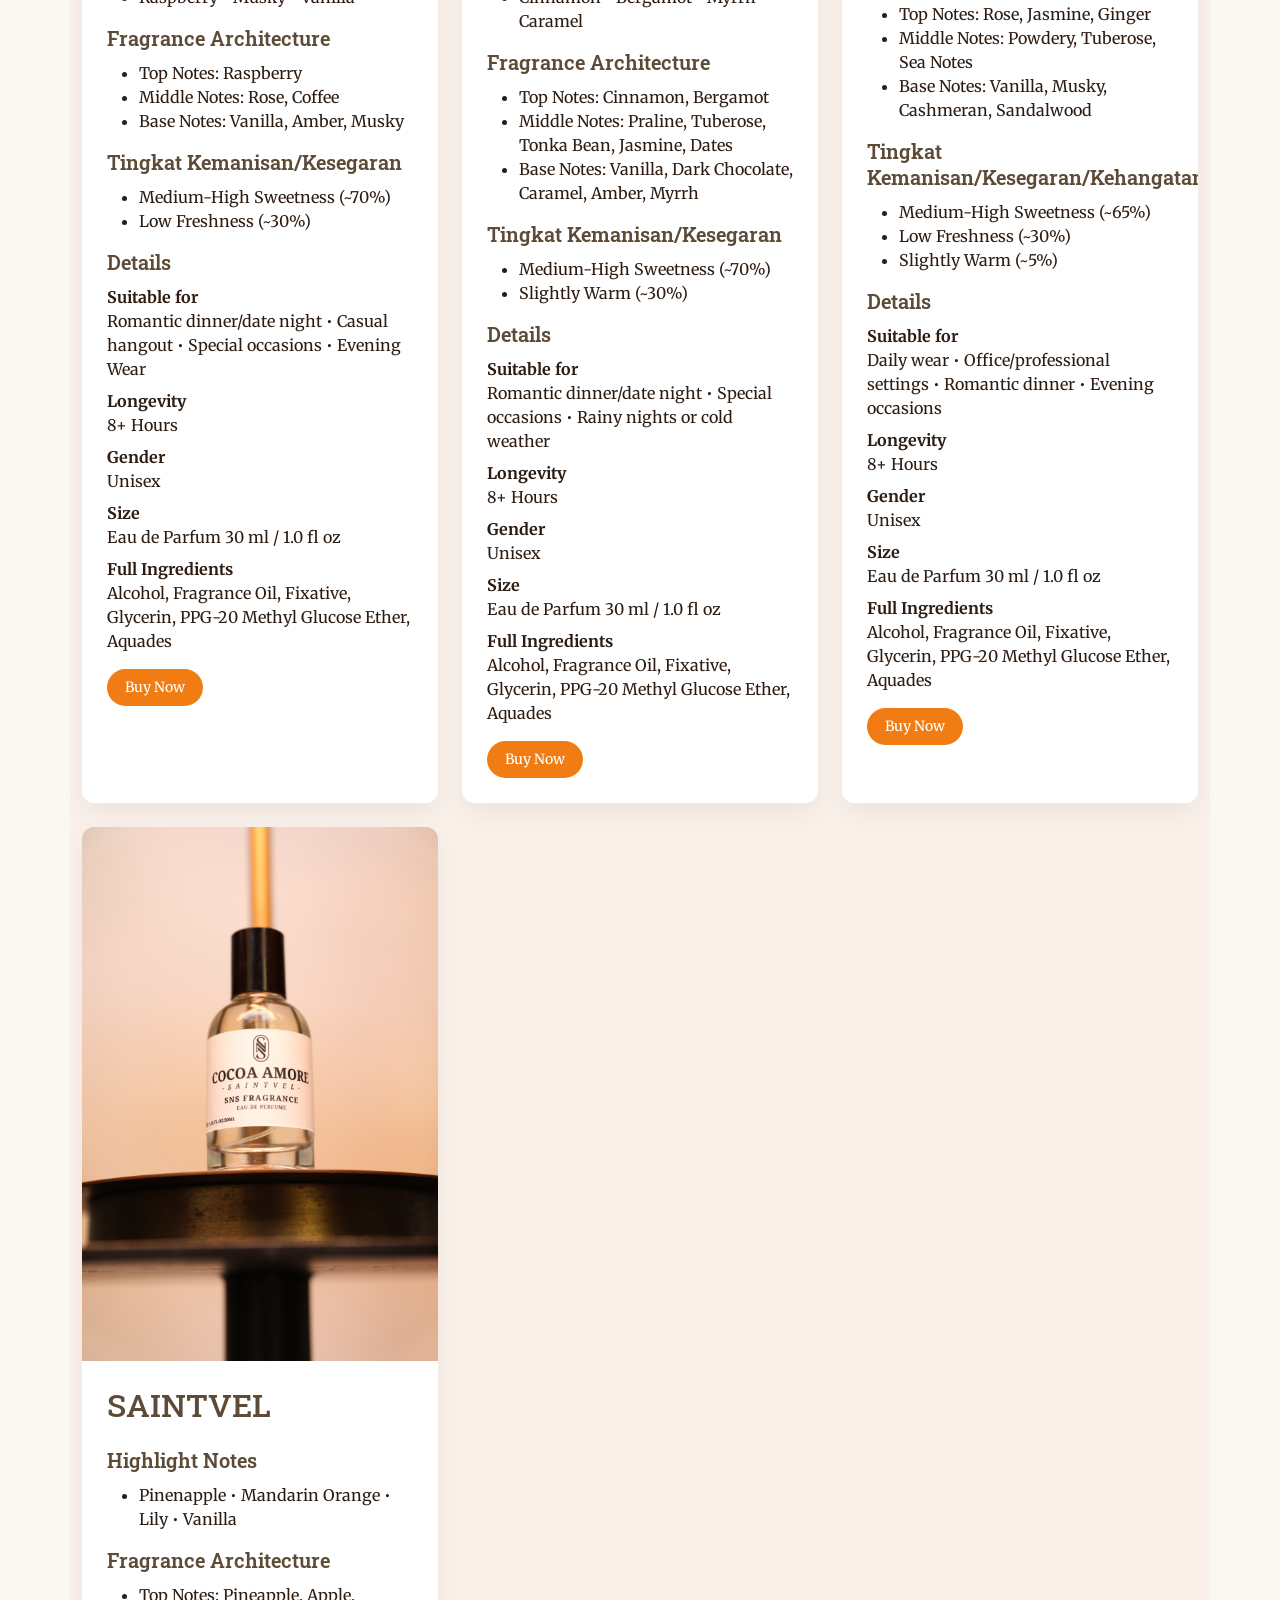
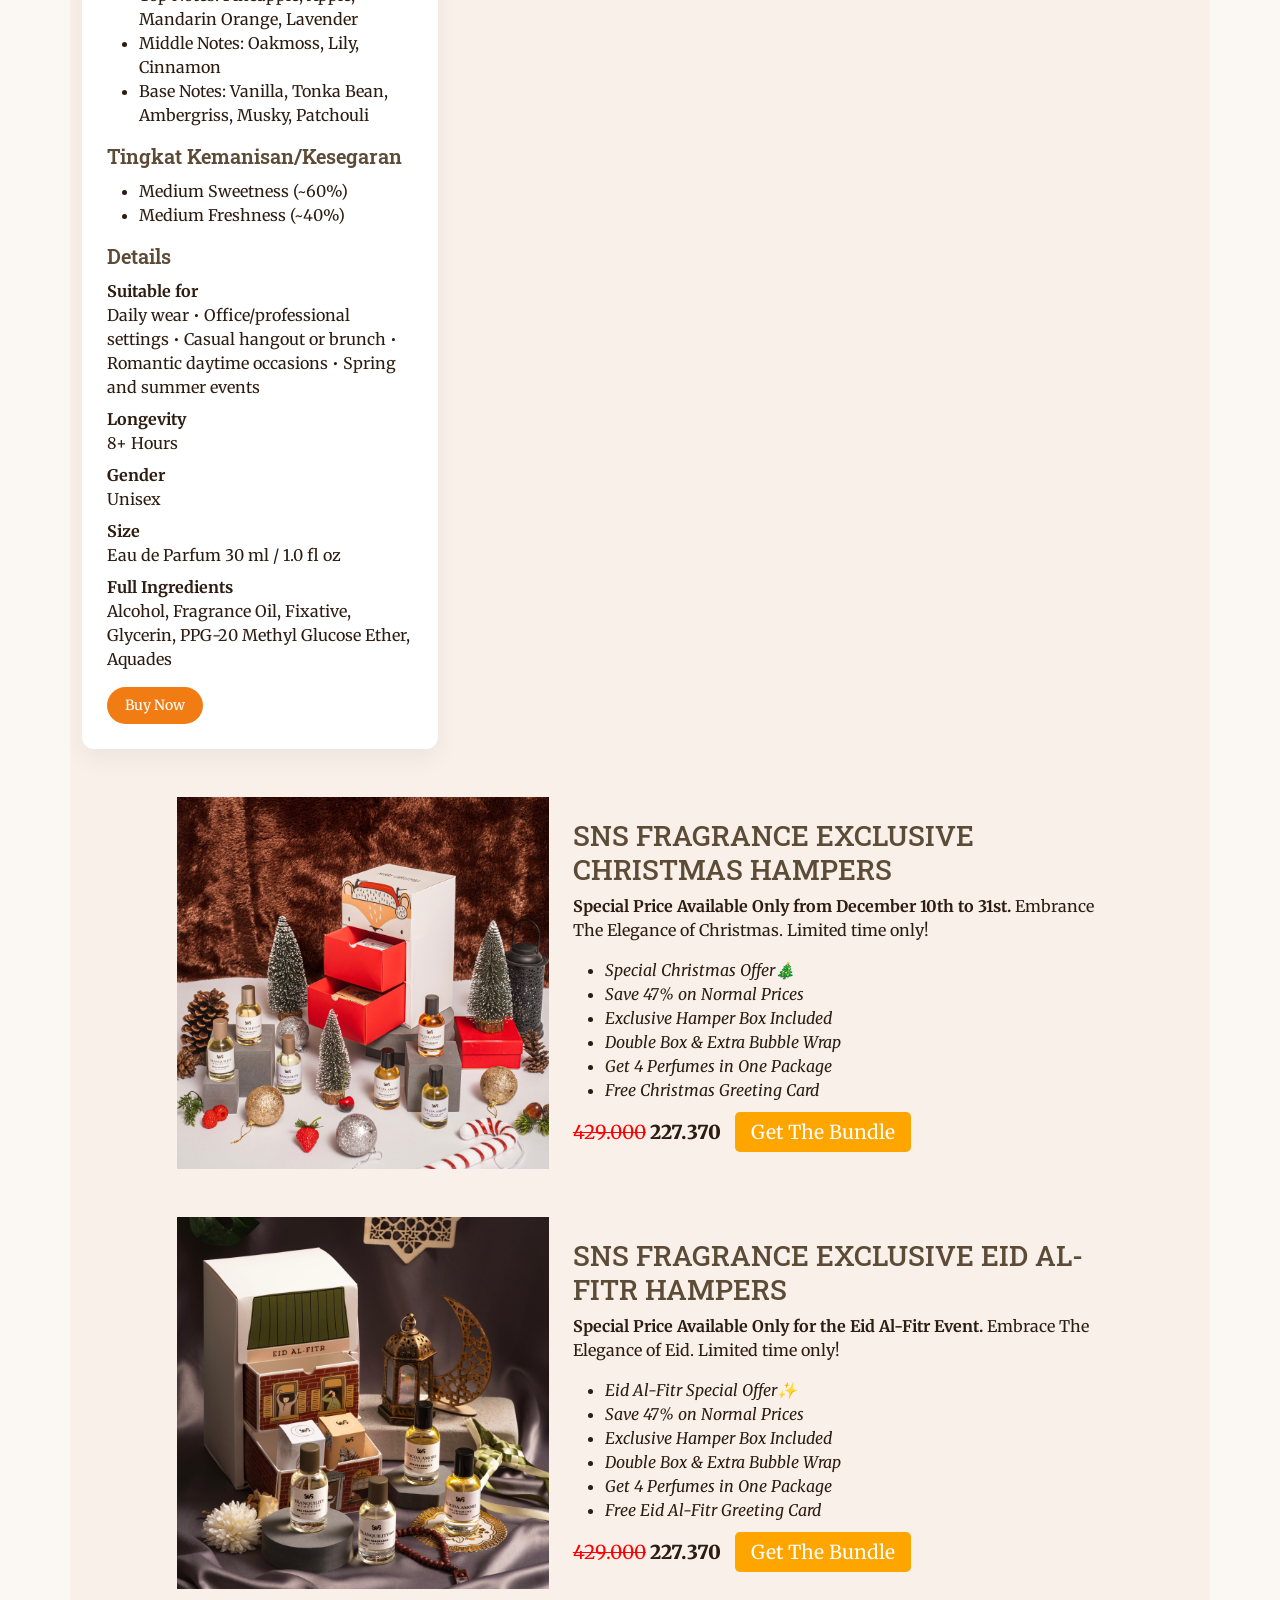
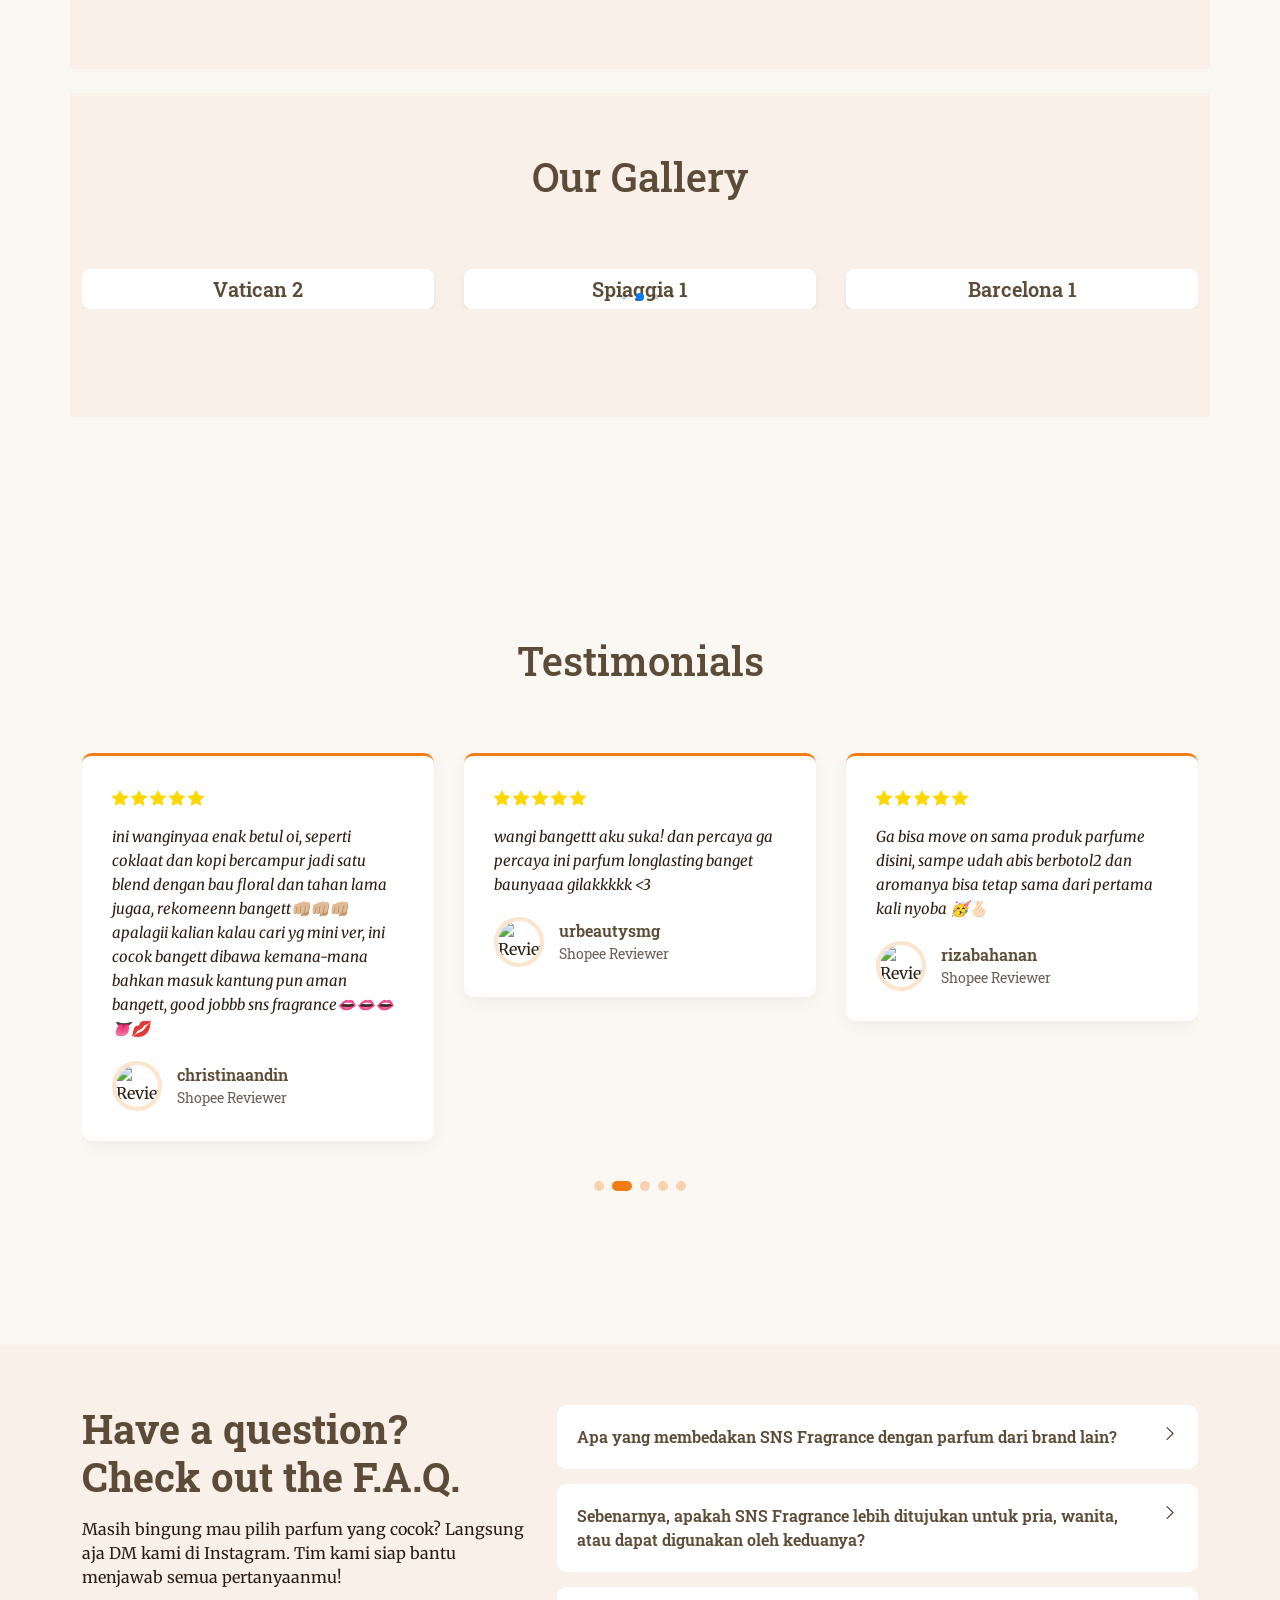
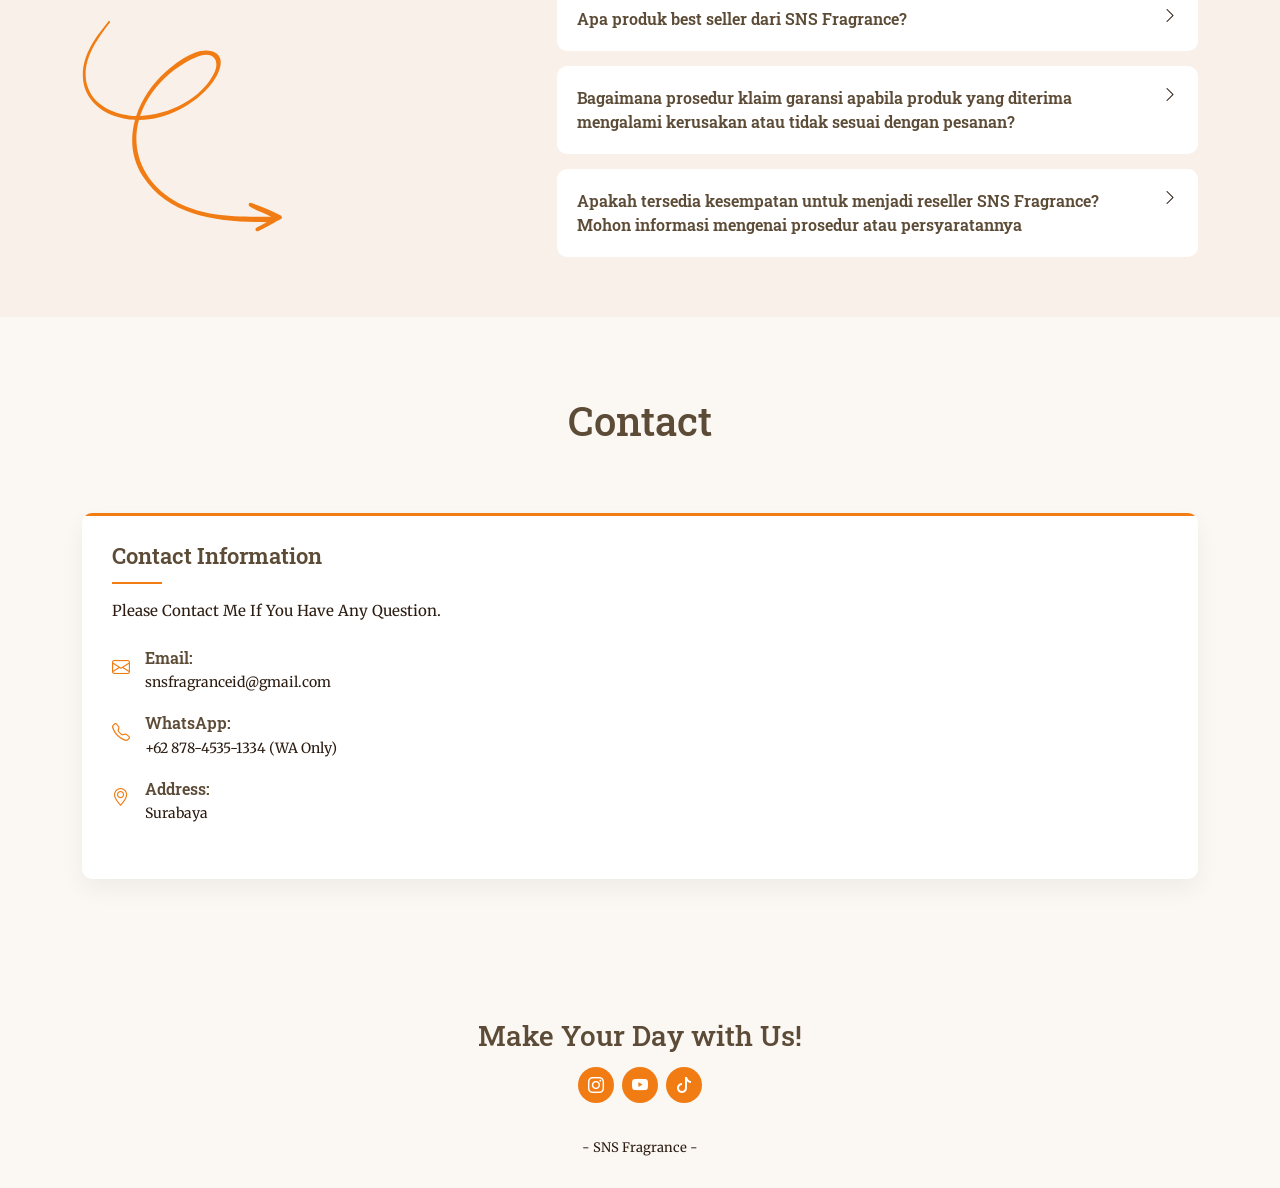
==== commit eea07111: "Update index.html Signed-off-by: snsfragrance <snsfragranceid@gmail.com>" ====
--- a/index.html
+++ b/index.html
@@ -834,155 +834,152 @@
   
  <!-- ✅ GALLERY SECTION — FULLY OPTIMIZED -->
     <section id="gallery" class="gallery section light-background">
-      <!-- Section Title -->
-      <div class="container section-title" data-aos="fade-up">
-        <h1>Our Gallery</h1>
+  <!-- Section Title -->
+  <div class="container section-title" data-aos="fade-up">
+    <h1>Our Gallery</h1>
+  </div>
+
+  <div class="container" data-aos="fade-up" data-aos-delay="100">
+    <div class="position-relative pb-5">
+      <div class="swiper gallery-slider init-swiper" data-aos="fade-up" data-aos-delay="400">
+        <script type="application/json" class="swiper-config">
+          {
+            "loop": true,
+            "speed": 800,
+            "autoplay": {
+              "delay": 5000,
+              "disableOnInteraction": false
+            },
+            "slidesPerView": 1,
+            "spaceBetween": 20,
+            "pagination": {
+              "el": ".swiper-pagination",
+              "clickable": true,
+              "dynamicBullets": true
+            },
+            "breakpoints": {
+              "576": { "slidesPerView": 1, "spaceBetween": 20 },
+              "768": { "slidesPerView": 2, "spaceBetween": 24 },
+              "992": { "slidesPerView": 3, "spaceBetween": 30 }
+            }
+          }
+        </script>
+
+        <div class="swiper-wrapper">
+          <!-- Slide 1 -->
+          <div class="swiper-slide">
+            <div class="card border-0 shadow-sm rounded-3 overflow-hidden h-100">
+              <div class="ratio ratio-9x16">
+                <img src="assets/img/product/vatican-1.jpg" alt="Vatican 1" class="object-fit-cover w-100 h-100" loading="lazy">
+              </div>
+              <div class="card-body text-center p-2">
+                <h5 class="mb-0 fw-semibold">Vatican 1</h5>
+              </div>
+            </div>
+          </div>
+
+          <!-- Slide 2 -->
+          <div class="swiper-slide">
+            <div class="card border-0 shadow-sm rounded-3 overflow-hidden h-100">
+              <div class="ratio ratio-9x16">
+                <img src="assets/img/product/vatican-2.jpg" alt="Vatican 2" class="object-fit-cover w-100 h-100" loading="lazy">
+              </div>
+              <div class="card-body text-center p-2">
+                <h5 class="mb-0 fw-semibold">Vatican 2</h5>
+              </div>
+            </div>
+          </div>
+
+          <!-- Slide 3 -->
+          <div class="swiper-slide">
+            <div class="card border-0 shadow-sm rounded-3 overflow-hidden h-100">
+              <div class="ratio ratio-9x16">
+                <img src="assets/img/product/spiaggia-1.jpg" alt="Spiaggia 1" class="object-fit-cover w-100 h-100" loading="lazy">
+              </div>
+              <div class="card-body text-center p-2">
+                <h5 class="mb-0 fw-semibold">Spiaggia 1</h5>
+              </div>
+            </div>
+          </div>
+
+          <!-- Slide 4 -->
+          <div class="swiper-slide">
+            <div class="card border-0 shadow-sm rounded-3 overflow-hidden h-100">
+              <div class="ratio ratio-9x16">
+                <img src="assets/img/product/barcelona-1.jpg" alt="Barcelona 1" class="object-fit-cover w-100 h-100" loading="lazy">
+              </div>
+              <div class="card-body text-center p-2">
+                <h5 class="mb-0 fw-semibold">Barcelona 1</h5>
+              </div>
+            </div>
+          </div>
+
+          <!-- Slide 5 -->
+          <div class="swiper-slide">
+            <div class="card border-0 shadow-sm rounded-3 overflow-hidden h-100">
+              <div class="ratio ratio-9x16">
+                <img src="assets/img/product/sydney-1.jpg" alt="Sydney 1" class="object-fit-cover w-100 h-100" loading="lazy">
+              </div>
+              <div class="card-body text-center p-2">
+                <h5 class="mb-0 fw-semibold">Sydney 1</h5>
+              </div>
+            </div>
+          </div>
+
+          <!-- Slide 6 -->
+          <div class="swiper-slide">
+            <div class="card border-0 shadow-sm rounded-3 overflow-hidden h-100">
+              <div class="ratio ratio-9x16">
+                <img src="assets/img/product/budapest-1.jpg" alt="Budapest 1" class="object-fit-cover w-100 h-100" loading="lazy">
+              </div>
+              <div class="card-body text-center p-2">
+                <h5 class="mb-0 fw-semibold">Budapest 1</h5>
+              </div>
+            </div>
+          </div>
+
+          <!-- Slide 7 -->
+          <div class="swiper-slide">
+            <div class="card border-0 shadow-sm rounded-3 overflow-hidden h-100">
+              <div class="ratio ratio-9x16">
+                <img src="assets/img/product/alps-1.jpg" alt="Alps 1" class="object-fit-cover w-100 h-100" loading="lazy">
+              </div>
+              <div class="card-body text-center p-2">
+                <h5 class="mb-0 fw-semibold">Alps 1</h5>
+              </div>
+            </div>
+          </div>
+
+          <!-- Slide 8 -->
+          <div class="swiper-slide">
+            <div class="card border-0 shadow-sm rounded-3 overflow-hidden h-100">
+              <div class="ratio ratio-9x16">
+                <img src="assets/img/product/innsbruck-1.jpg" alt="Innsbruck 1" class="object-fit-cover w-100 h-100" loading="lazy">
+              </div>
+              <div class="card-body text-center p-2">
+                <h5 class="mb-0 fw-semibold">Innsbruck 1</h5>
+              </div>
+            </div>
+          </div>
+
+          <!-- Slide 9 -->
+          <div class="swiper-slide">
+            <div class="card border-0 shadow-sm rounded-3 overflow-hidden h-100">
+              <div class="ratio ratio-9x16">
+                <img src="assets/img/product/valletta-1.jpg" alt="Valletta 1" class="object-fit-cover w-100 h-100" loading="lazy">
+              </div>
+              <div class="card-body text-center p-2">
+                <h5 class="mb-0 fw-semibold">Valletta 1</h5>
+              </div>
+            </div>
+          </div>
+        </div>
+
+        <div class="swiper-pagination mt-3"></div>
       </div>
-
-      <div class="container" data-aos="fade-up" data-aos-delay="100">
-        <div class="position-relative">
-          <div class="swiper gallery-slider init-swiper" data-aos="fade-up" data-aos-delay="400">
-            <script type="application/json" class="swiper-config">
-              {
-                "loop": true,
-                "speed": 800,
-                "autoplay": {
-                  "delay": 5000,
-                  "disableOnInteraction": false
-                },
-                "slidesPerView": 1,
-                "spaceBetween": 20,
-                "pagination": {
-                  "el": ".swiper-pagination",
-                  "type": "bullets",
-                  "clickable": true,
-                  "dynamicBullets": true
-                },
-                "breakpoints": {
-                  "576": { "slidesPerView": 1, "spaceBetween": 20 },
-                  "768": { "slidesPerView": 2, "spaceBetween": 24 },
-                  "992": { "slidesPerView": 3, "spaceBetween": 30 },
-                  "1200": { "slidesPerView": 3, "spaceBetween": 40 }
-                }
-              }
-            </script>
-
-            <div class="swiper-wrapper">
-              <!-- Slide 1 -->
-              <div class="swiper-slide">
-                <div class="card border-0 shadow-sm h-100 rounded-3 overflow-hidden">
-                  <div class="ratio ratio-9x16">
-                    <img src="assets/img/product/VATICAN-1.jpg" alt="Vatican 1" class="w-100 h-100 object-fit-cover" loading="lazy">
-                  </div>
-                  <div class="card-body p-3">
-                    <h5 class="card-title text-center mb-0 fw-semibold">Vatican 1</h5>
-                  </div>
-                </div>
-              </div>
-
-              <!-- Slide 2 -->
-              <div class="swiper-slide">
-                <div class="card border-0 shadow-sm h-100 rounded-3 overflow-hidden">
-                  <div class="ratio ratio-9x16">
-                    <img src="assets/img/product/VATICAN-2.jpg" alt="Vatican 2" class="w-100 h-100 object-fit-cover" loading="lazy">
-                  </div>
-                  <div class="card-body p-3">
-                    <h5 class="card-title text-center mb-0 fw-semibold">Vatican 2</h5>
-                  </div>
-                </div>
-              </div>
-
-              <!-- Slide 3 -->
-              <div class="swiper-slide">
-                <div class="card border-0 shadow-sm h-100 rounded-3 overflow-hidden">
-                  <div class="ratio ratio-9x16">
-                    <img src="assets/img/product/SPIAGGIA-1.jpg" alt="Spiaggia 1" class="w-100 h-100 object-fit-cover" loading="lazy">
-                  </div>
-                  <div class="card-body p-3">
-                    <h5 class="card-title text-center mb-0 fw-semibold">Spiaggia 1</h5>
-                  </div>
-                </div>
-              </div>
-
-              <!-- Slide 4 -->
-              <div class="swiper-slide">
-                <div class="card border-0 shadow-sm h-100 rounded-3 overflow-hidden">
-                  <div class="ratio ratio-9x16">
-                    <img src="assets/img/product/BARCELONA-1.jpg" alt="Barcelona 1" class="w-100 h-100 object-fit-cover" loading="lazy">
-                  </div>
-                  <div class="card-body p-3">
-                    <h5 class="card-title text-center mb-0 fw-semibold">Barcelona 1</h5>
-                  </div>
-                </div>
-              </div>
-
-              <!-- Slide 5 -->
-              <div class="swiper-slide">
-                <div class="card border-0 shadow-sm h-100 rounded-3 overflow-hidden">
-                  <div class="ratio ratio-9x16">
-                    <img src="assets/img/product/SYDNEY-1.jpg" alt="Sydney 1" class="w-100 h-100 object-fit-cover" loading="lazy">
-                  </div>
-                  <div class="card-body p-3">
-                    <h5 class="card-title text-center mb-0 fw-semibold">Sydney 1</h5>
-                  </div>
-                </div>
-              </div>
-
-              <!-- Slide 6 -->
-              <div class="swiper-slide">
-                <div class="card border-0 shadow-sm h-100 rounded-3 overflow-hidden">
-                  <div class="ratio ratio-9x16">
-                    <img src="assets/img/product/BUDAPEST-1.jpg" alt="Budapest 1" class="w-100 h-100 object-fit-cover" loading="lazy">
-                  </div>
-                  <div class="card-body p-3">
-                    <h5 class="card-title text-center mb-0 fw-semibold">Budapest 1</h5>
-                  </div>
-                </div>
-              </div>
-
-              <!-- Slide 7 -->
-              <div class="swiper-slide">
-                <div class="card border-0 shadow-sm h-100 rounded-3 overflow-hidden">
-                  <div class="ratio ratio-9x16">
-                    <img src="assets/img/product/ALPS-1.jpg" alt="Alps 1" class="w-100 h-100 object-fit-cover" loading="lazy">
-                  </div>
-                  <div class="card-body p-3">
-                    <h5 class="card-title text-center mb-0 fw-semibold">Alps 1</h5>
-                  </div>
-                </div>
-              </div>
-
-              <!-- Slide 8 -->
-              <div class="swiper-slide">
-                <div class="card border-0 shadow-sm h-100 rounded-3 overflow-hidden">
-                  <div class="ratio ratio-9x16">
-                    <img src="assets/img/product/INNSBRUCK-1.jpg" alt="Innsbruck 1" class="w-100 h-100 object-fit-cover" loading="lazy">
-                  </div>
-                  <div class="card-body p-3">
-                    <h5 class="card-title text-center mb-0 fw-semibold">Innsbruck 1</h5>
-                  </div>
-                </div>
-              </div>
-
-              <!-- Slide 9 -->
-              <div class="swiper-slide">
-                <div class="card border-0 shadow-sm h-100 rounded-3 overflow-hidden">
-                  <div class="ratio ratio-9x16">
-                    <img src="assets/img/product/VALLETTA-1.jpg" alt="Valletta 1" class="w-100 h-100 object-fit-cover" loading="lazy">
-                  </div>
-                  <div class="card-body p-3">
-                    <h5 class="card-title text-center mb-0 fw-semibold">Valletta 1</h5>
-                  </div>
-                </div>
-              </div>
-            </div>
-
-            <div class="swiper-pagination mt-4"></div>
-          </div>
-        </div>
-      </div>
-    </section>
-    <!-- /Gallery Section -->
+    </div>
+  </div>
+</section>
 
     <!-- Testimonials, FAQ, Contact — unchanged -->
     <!-- ... (copy-paste dari file Anda tanpa modifikasi) ... -->
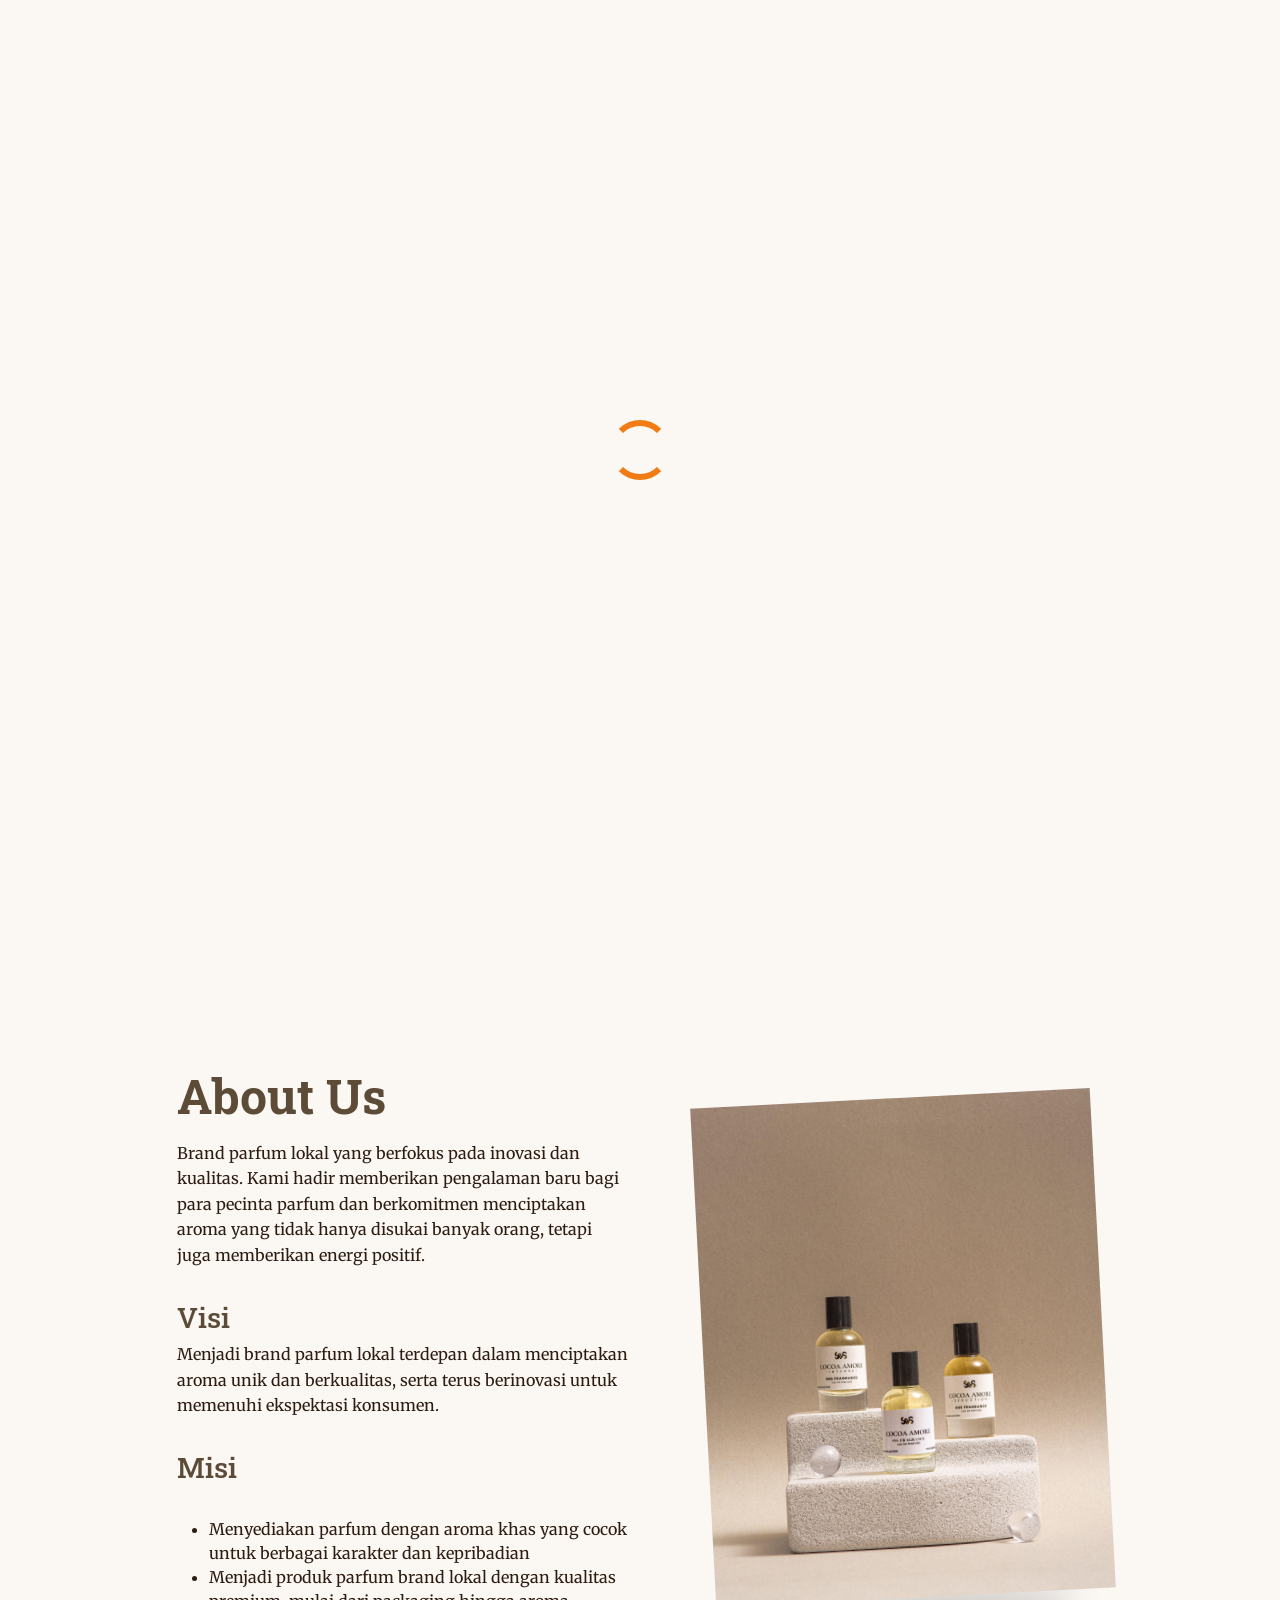
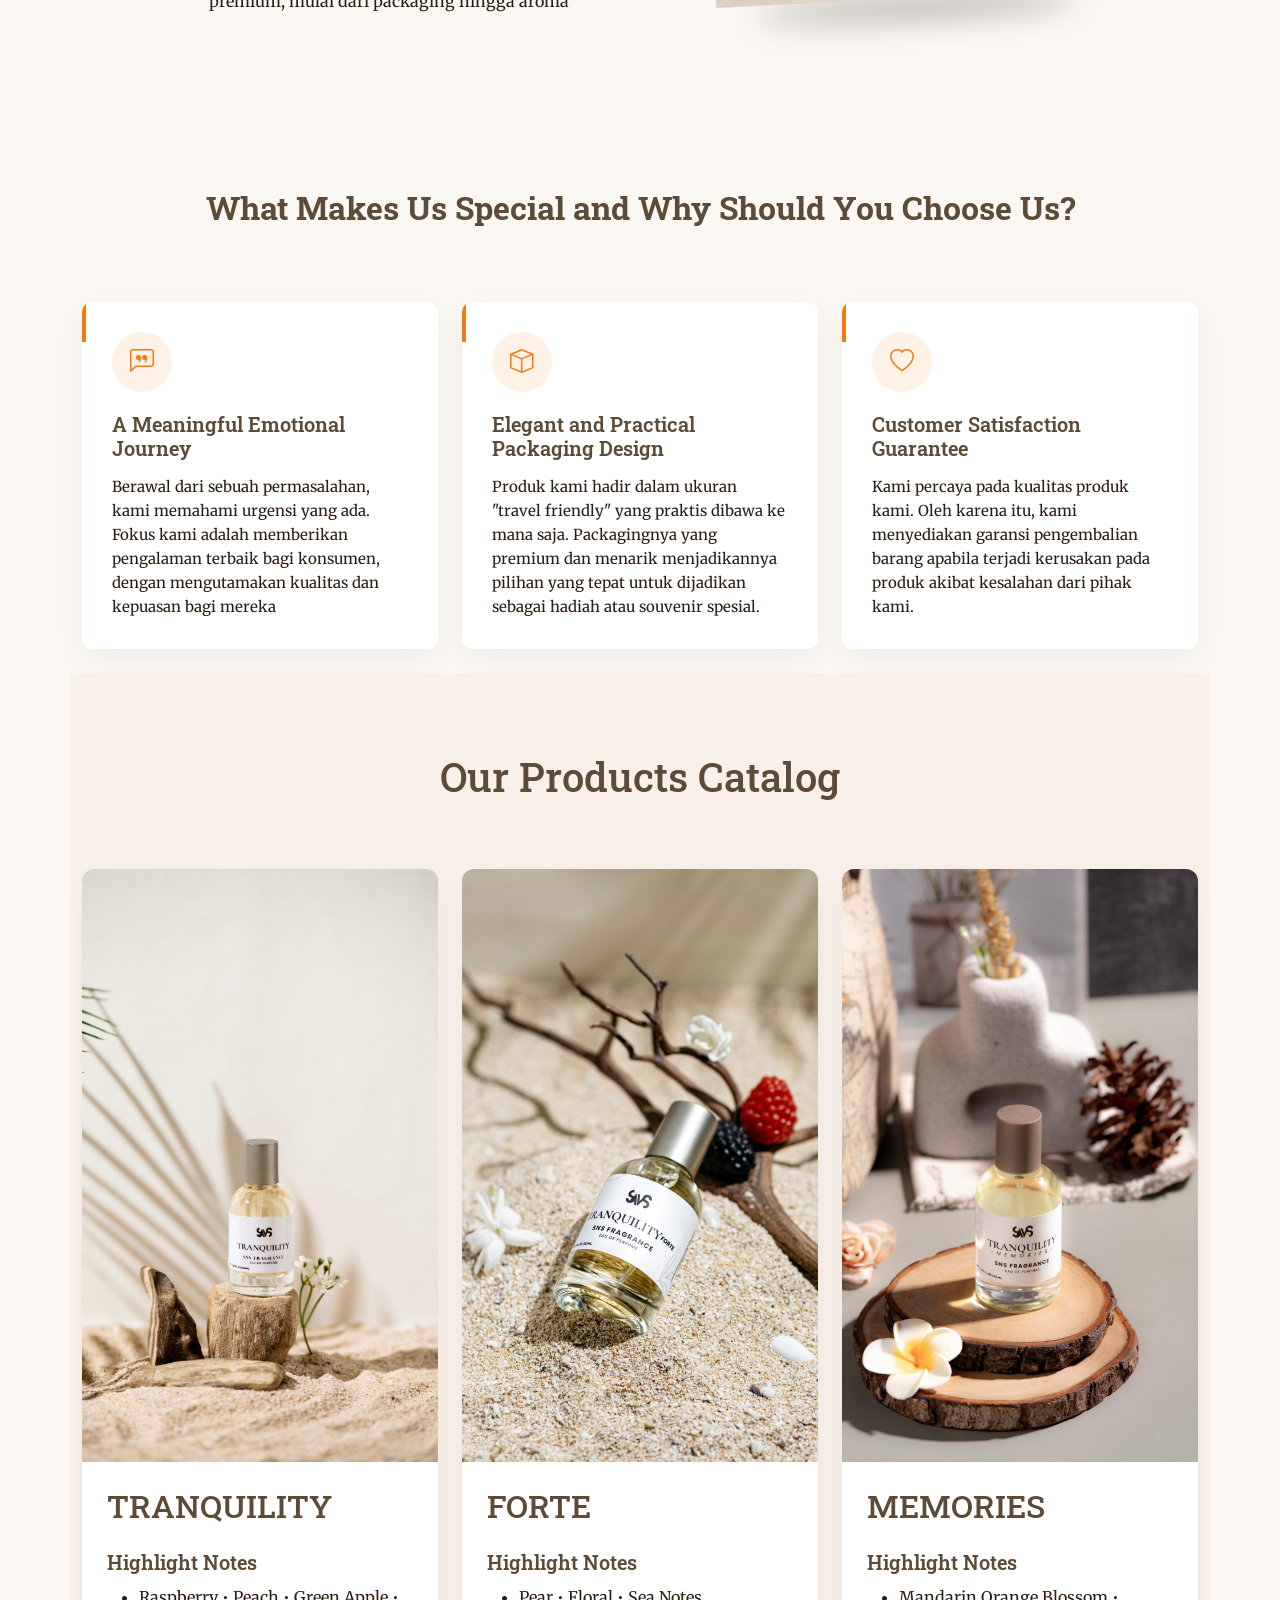
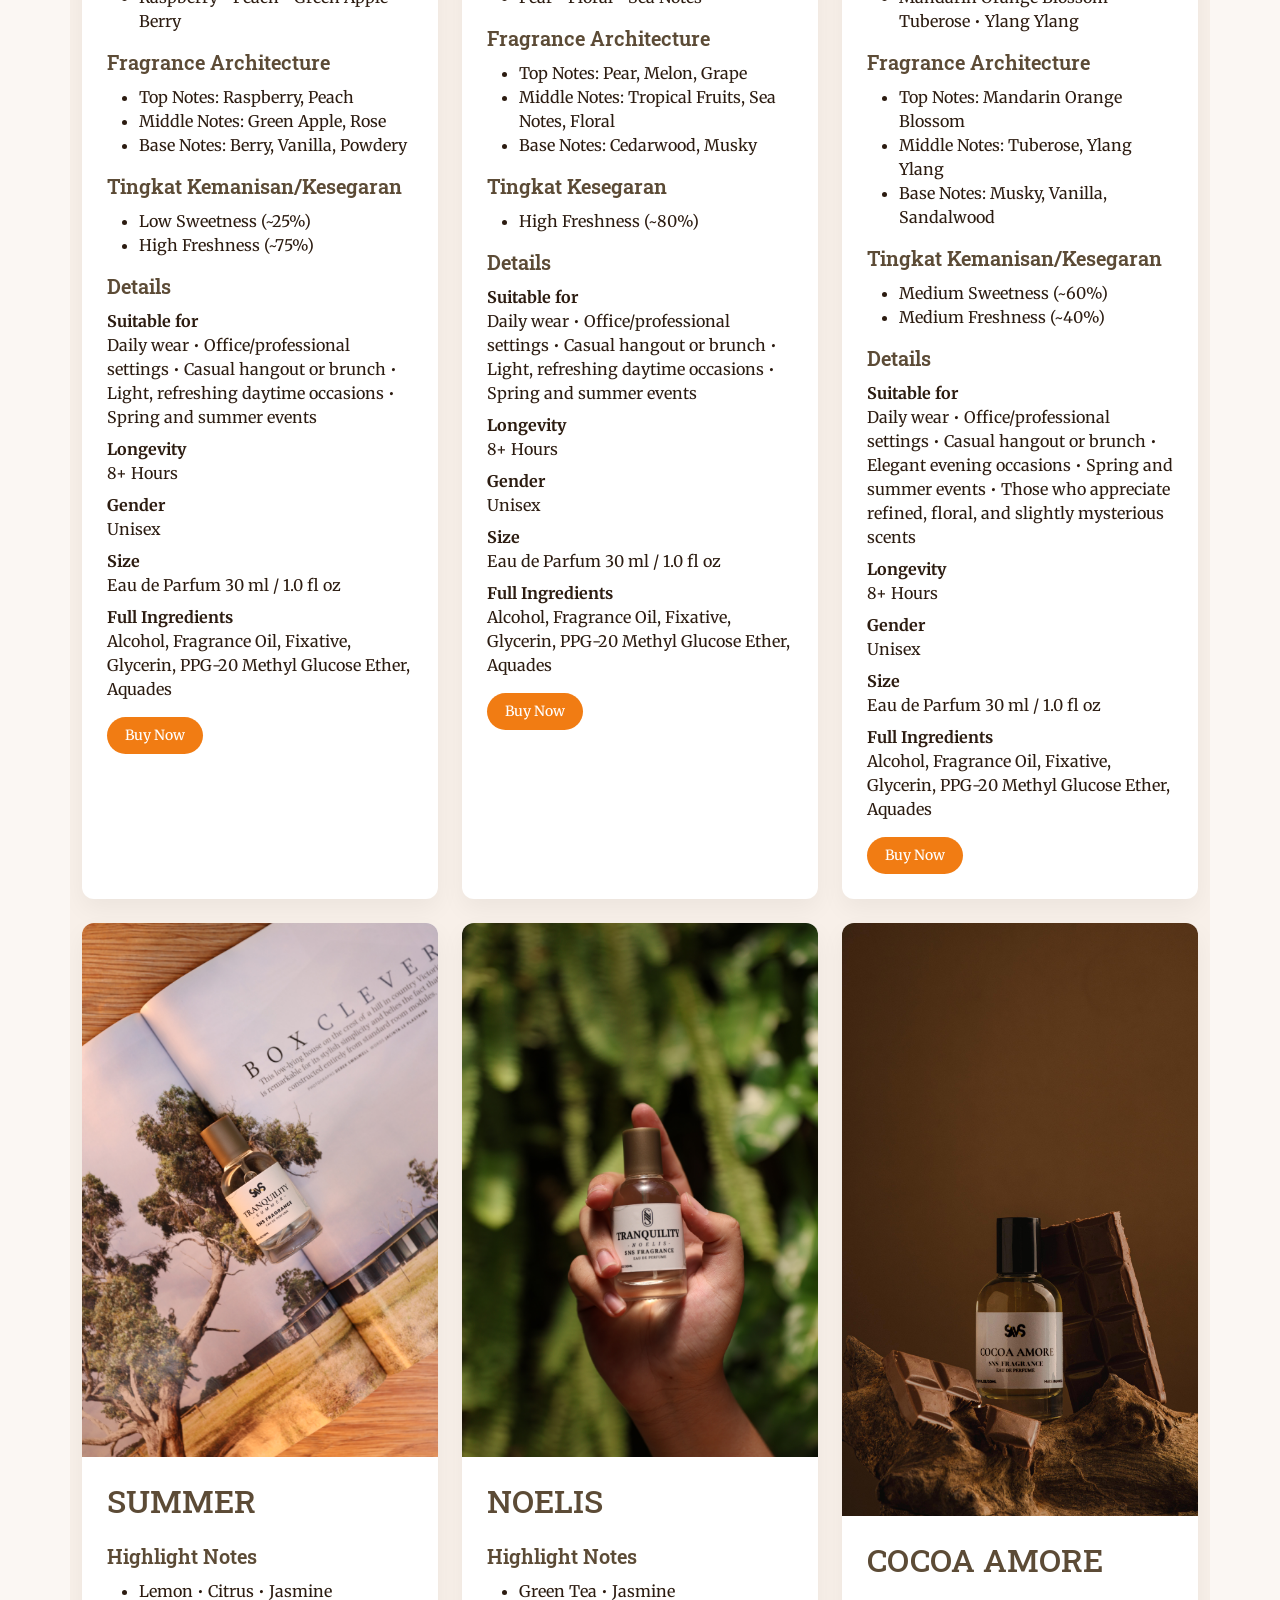
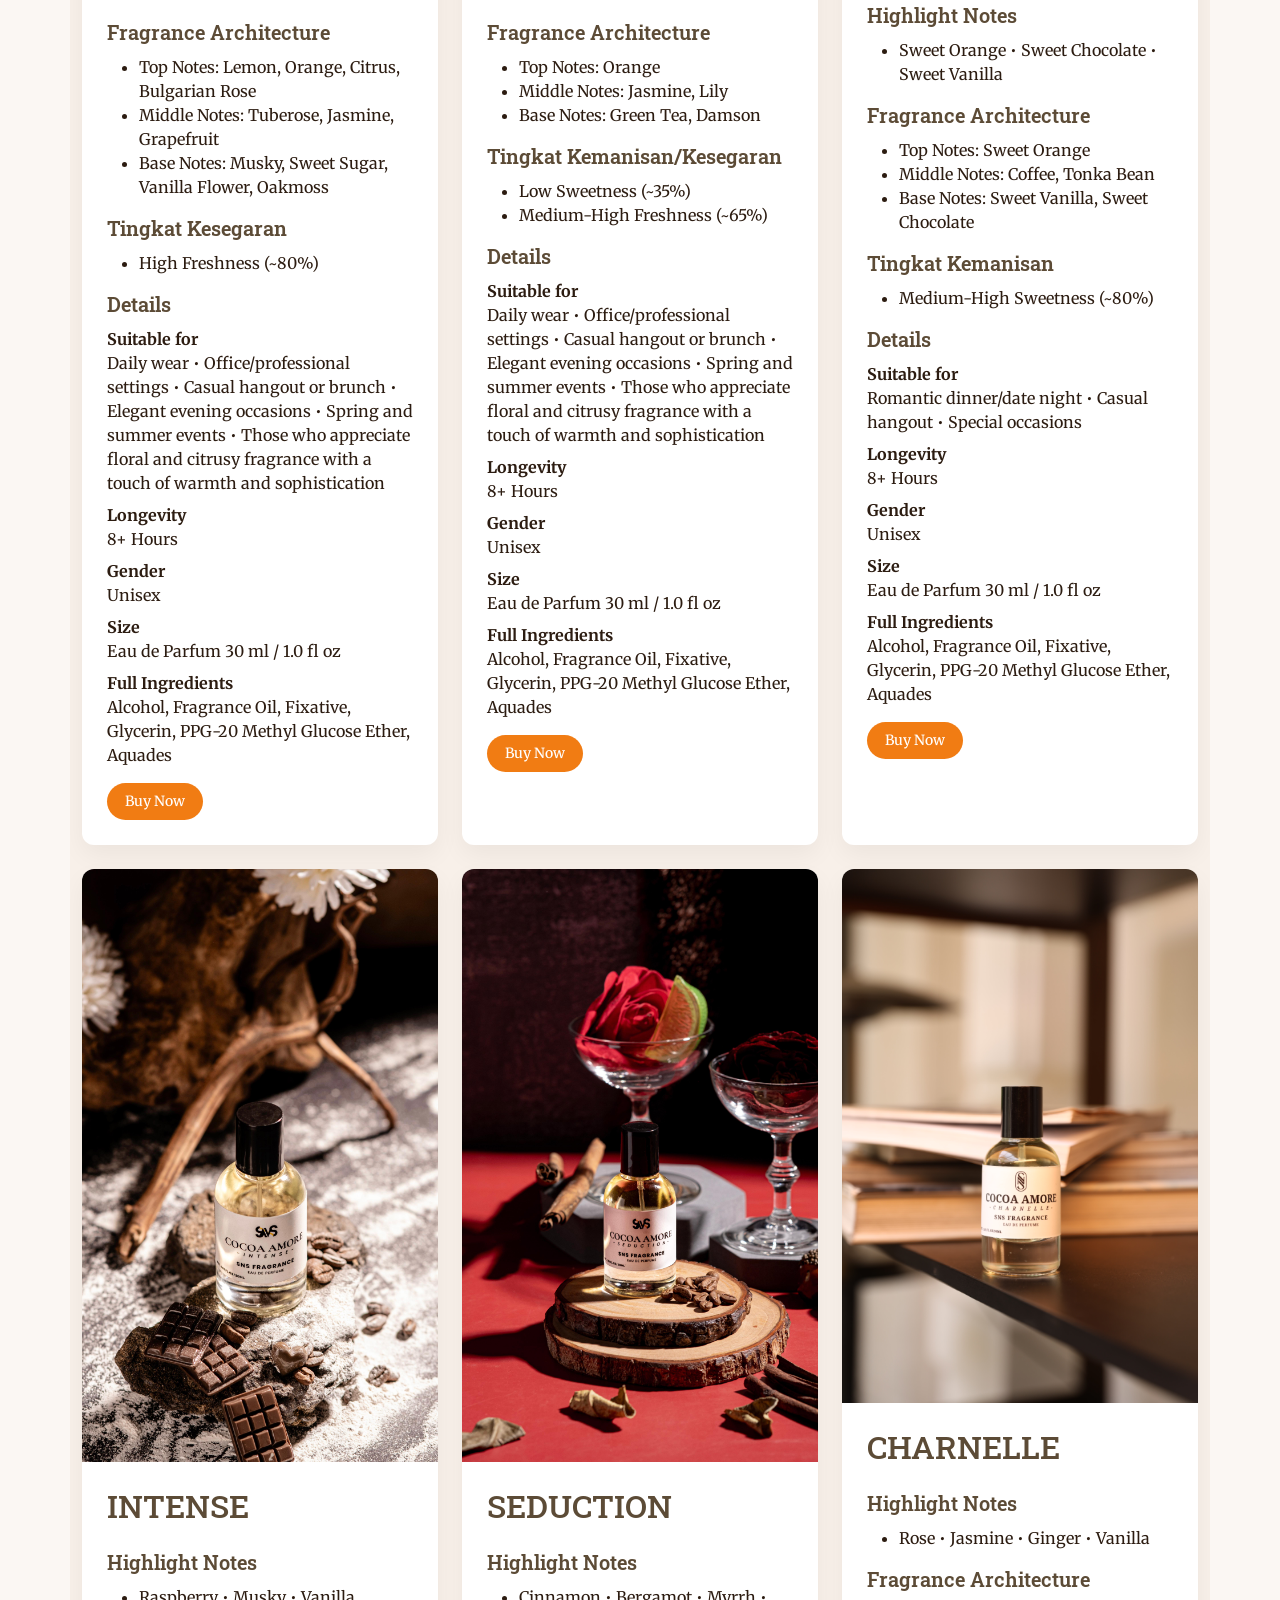
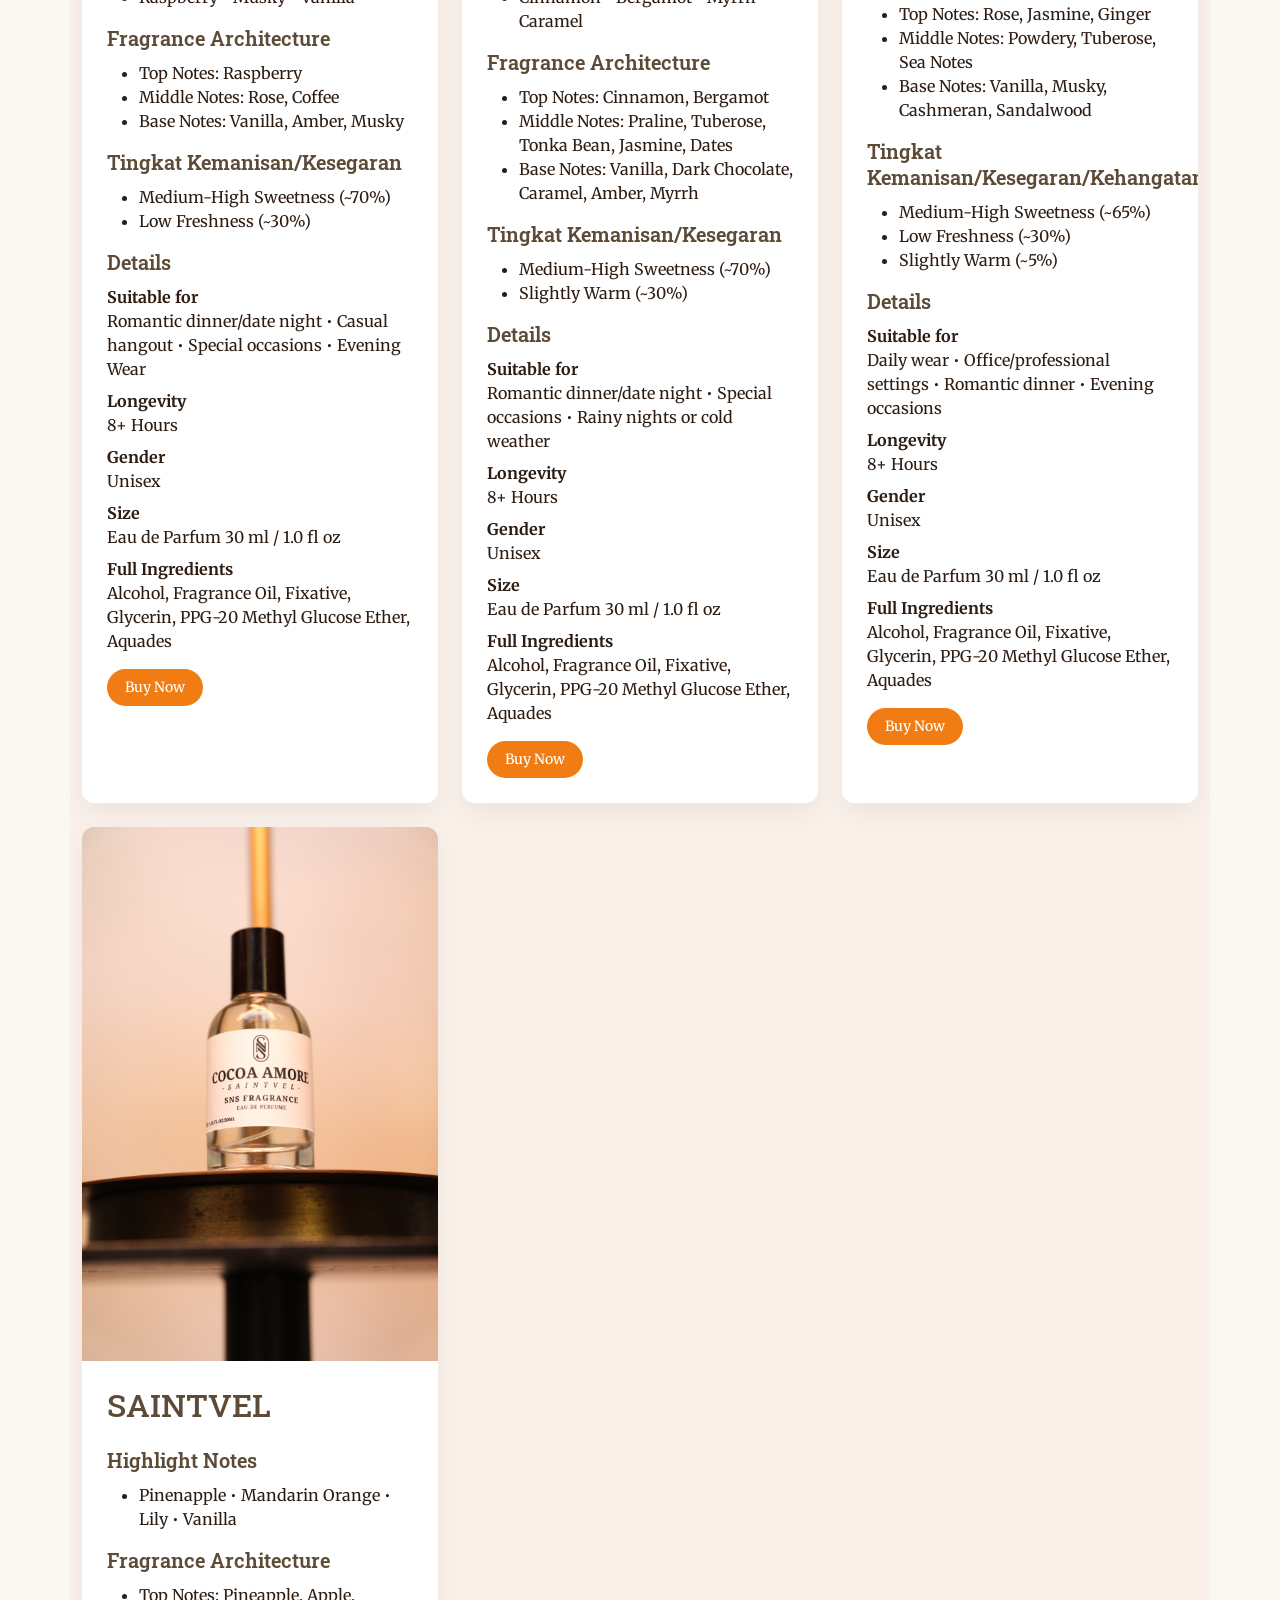
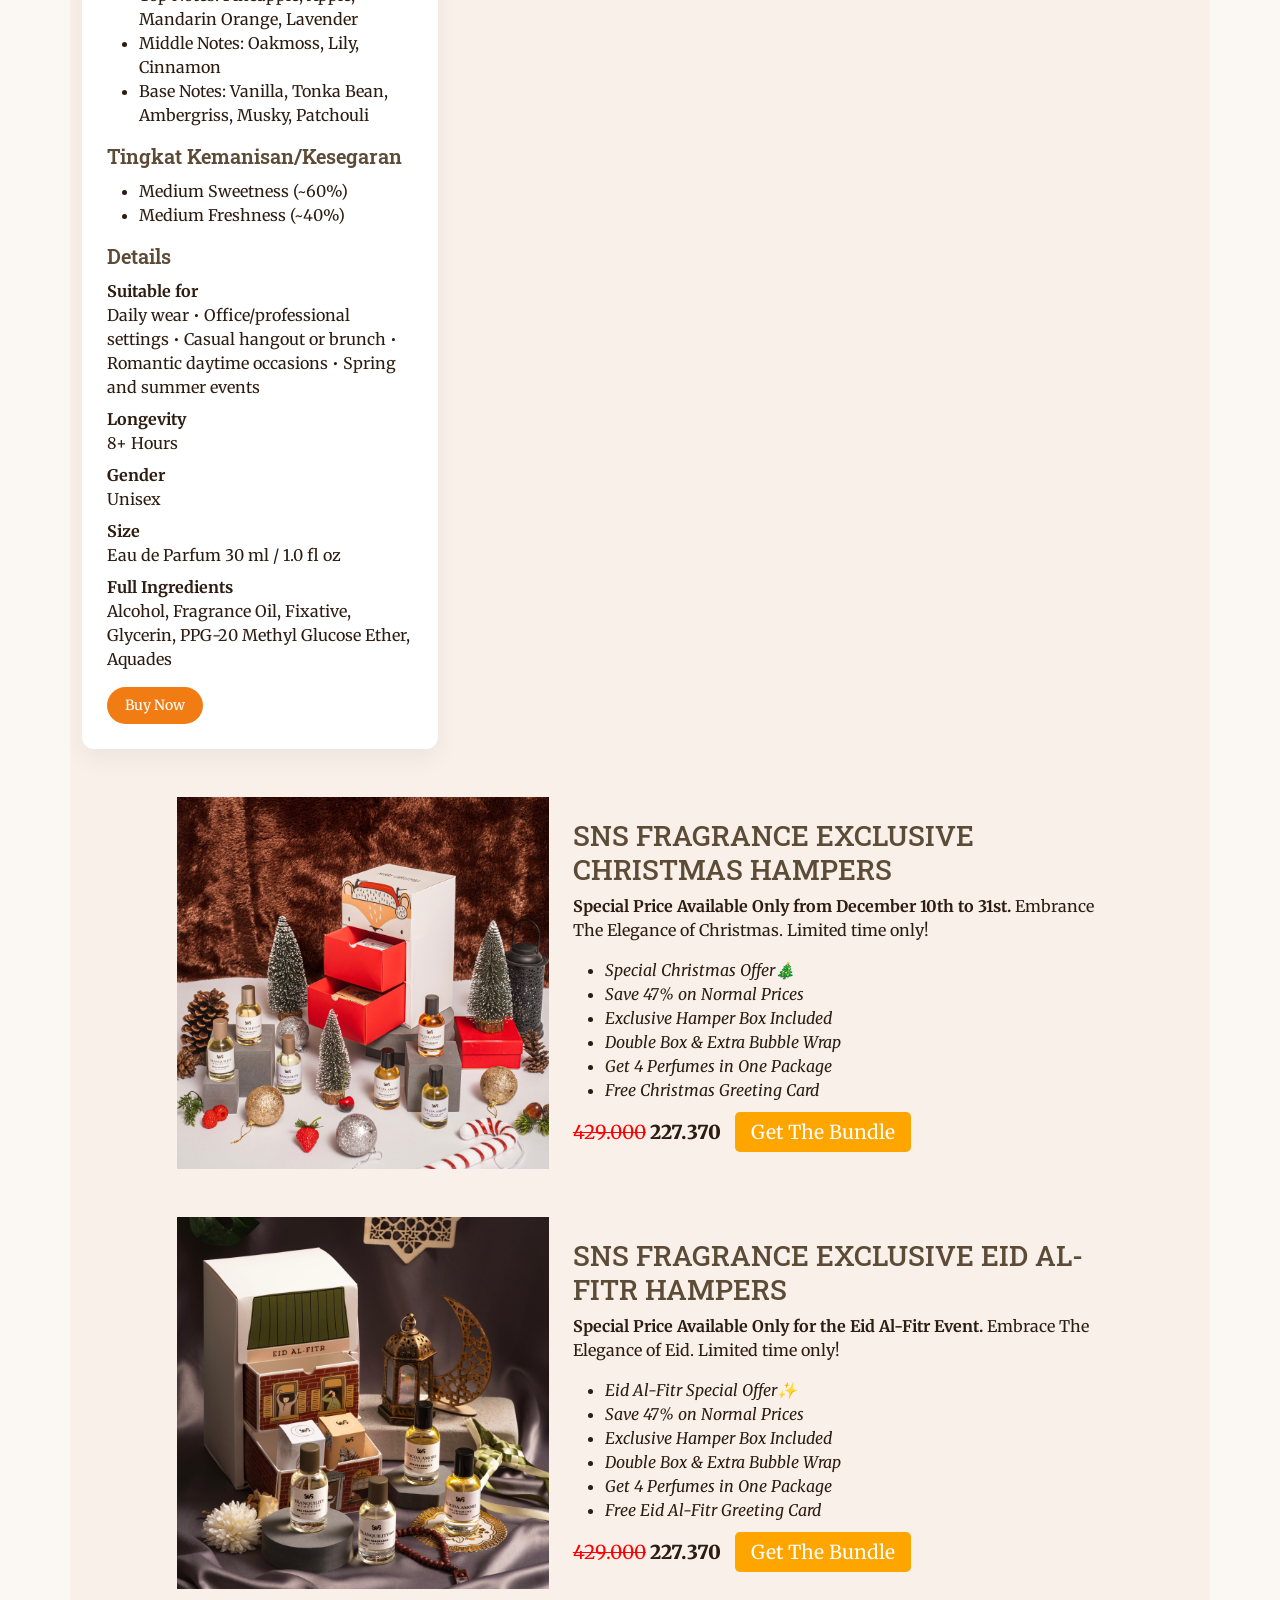
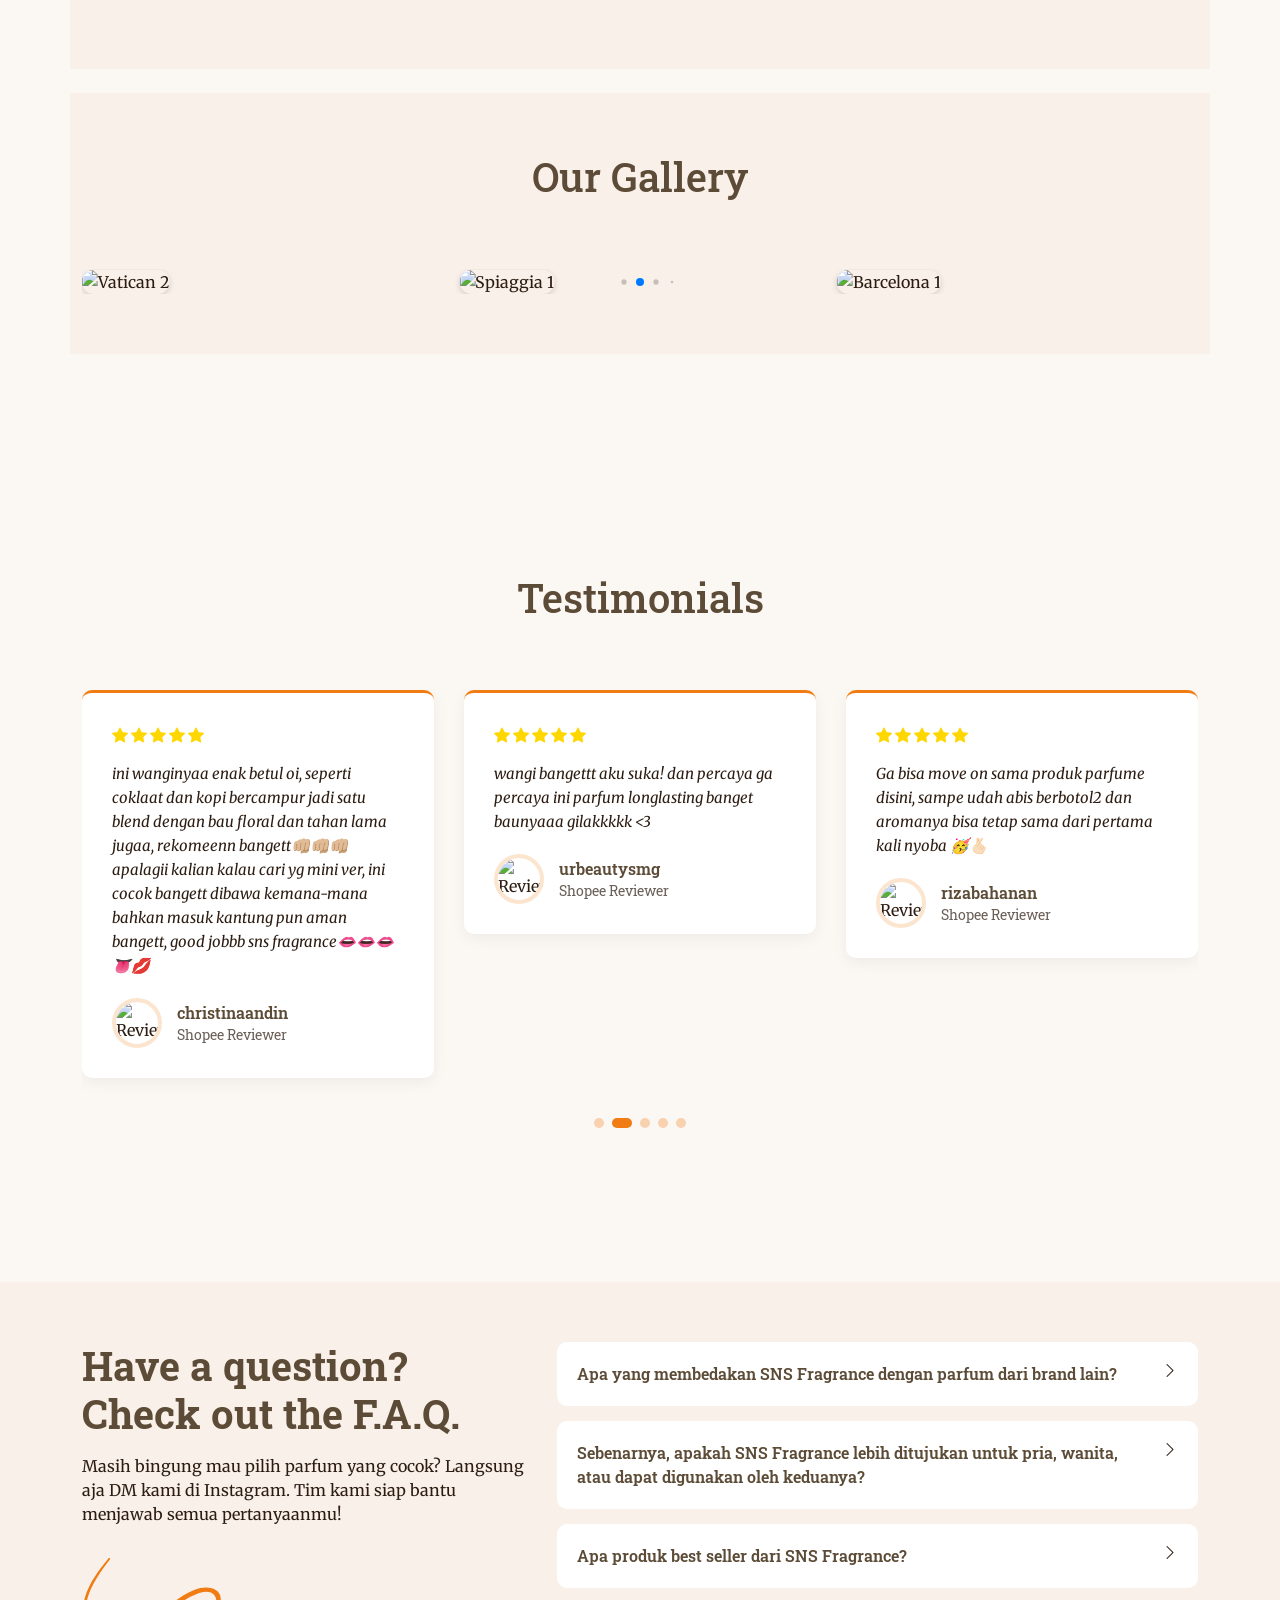
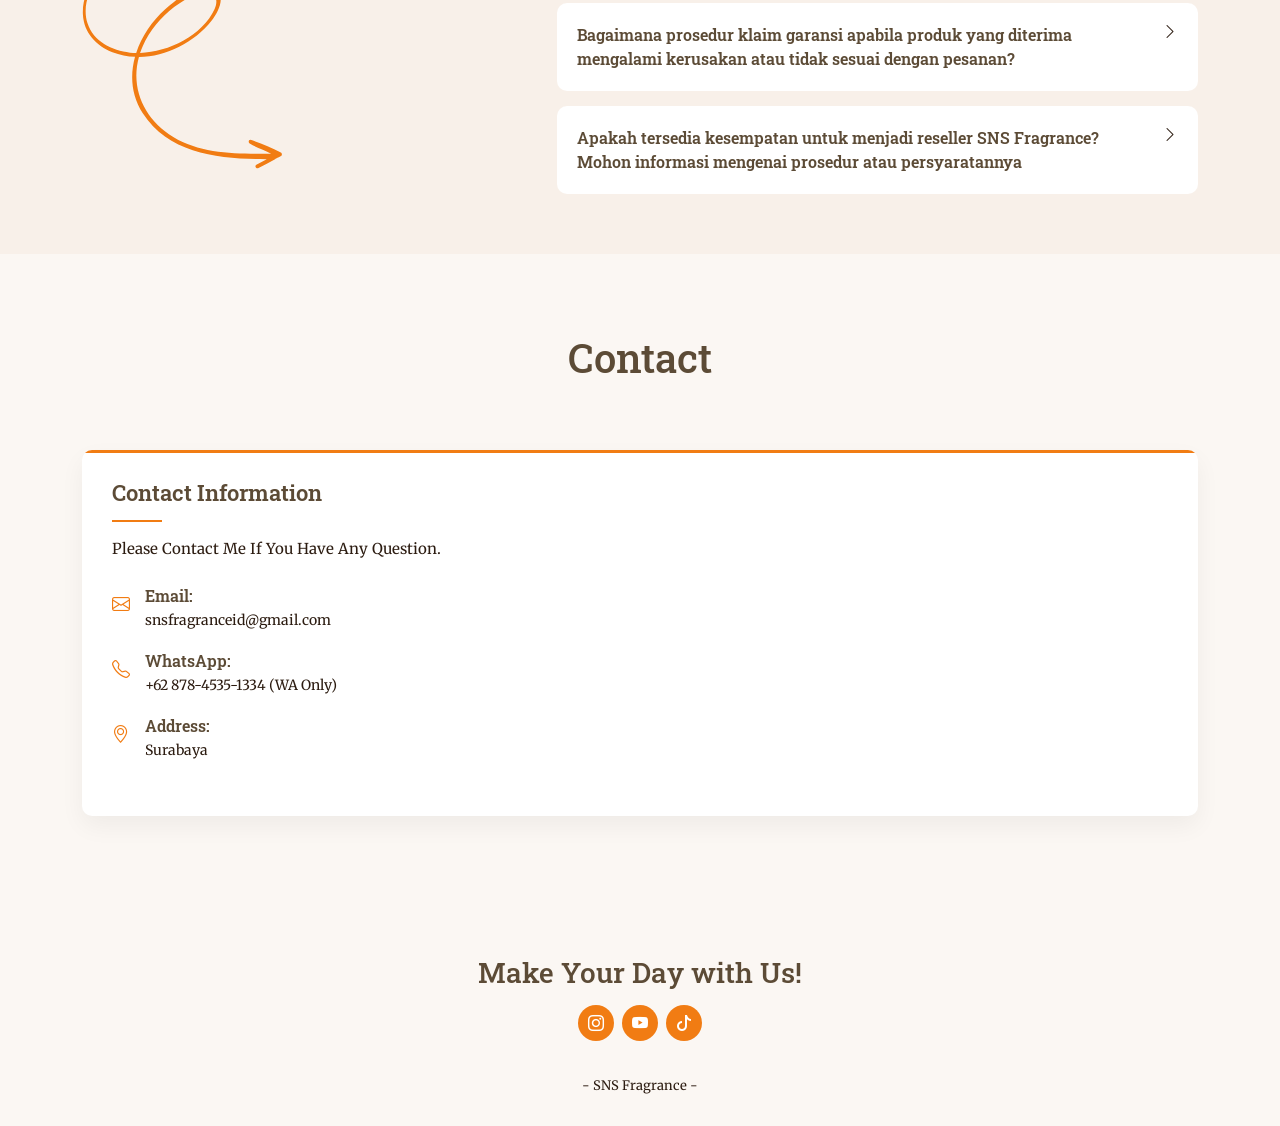
==== commit ac079552: "Update index.html Signed-off-by: snsfragrance <snsfragranceid@gmail.com>" ====
--- a/index.html
+++ b/index.html
@@ -834,152 +834,76 @@
   
  <!-- ✅ GALLERY SECTION — FULLY OPTIMIZED -->
     <section id="gallery" class="gallery section light-background">
-  <!-- Section Title -->
   <div class="container section-title" data-aos="fade-up">
     <h1>Our Gallery</h1>
   </div>
 
   <div class="container" data-aos="fade-up" data-aos-delay="100">
-    <div class="position-relative pb-5">
-      <div class="swiper gallery-slider init-swiper" data-aos="fade-up" data-aos-delay="400">
-        <script type="application/json" class="swiper-config">
-          {
-            "loop": true,
-            "speed": 800,
-            "autoplay": {
-              "delay": 5000,
-              "disableOnInteraction": false
-            },
-            "slidesPerView": 1,
-            "spaceBetween": 20,
-            "pagination": {
-              "el": ".swiper-pagination",
-              "clickable": true,
-              "dynamicBullets": true
-            },
-            "breakpoints": {
-              "576": { "slidesPerView": 1, "spaceBetween": 20 },
-              "768": { "slidesPerView": 2, "spaceBetween": 24 },
-              "992": { "slidesPerView": 3, "spaceBetween": 30 }
-            }
-          }
-        </script>
-
-        <div class="swiper-wrapper">
-          <!-- Slide 1 -->
-          <div class="swiper-slide">
-            <div class="card border-0 shadow-sm rounded-3 overflow-hidden h-100">
-              <div class="ratio ratio-9x16">
-                <img src="assets/img/product/vatican-1.jpg" alt="Vatican 1" class="object-fit-cover w-100 h-100" loading="lazy">
-              </div>
-              <div class="card-body text-center p-2">
-                <h5 class="mb-0 fw-semibold">Vatican 1</h5>
-              </div>
-            </div>
-          </div>
-
-          <!-- Slide 2 -->
-          <div class="swiper-slide">
-            <div class="card border-0 shadow-sm rounded-3 overflow-hidden h-100">
-              <div class="ratio ratio-9x16">
-                <img src="assets/img/product/vatican-2.jpg" alt="Vatican 2" class="object-fit-cover w-100 h-100" loading="lazy">
-              </div>
-              <div class="card-body text-center p-2">
-                <h5 class="mb-0 fw-semibold">Vatican 2</h5>
-              </div>
-            </div>
-          </div>
-
-          <!-- Slide 3 -->
-          <div class="swiper-slide">
-            <div class="card border-0 shadow-sm rounded-3 overflow-hidden h-100">
-              <div class="ratio ratio-9x16">
-                <img src="assets/img/product/spiaggia-1.jpg" alt="Spiaggia 1" class="object-fit-cover w-100 h-100" loading="lazy">
-              </div>
-              <div class="card-body text-center p-2">
-                <h5 class="mb-0 fw-semibold">Spiaggia 1</h5>
-              </div>
-            </div>
-          </div>
-
-          <!-- Slide 4 -->
-          <div class="swiper-slide">
-            <div class="card border-0 shadow-sm rounded-3 overflow-hidden h-100">
-              <div class="ratio ratio-9x16">
-                <img src="assets/img/product/barcelona-1.jpg" alt="Barcelona 1" class="object-fit-cover w-100 h-100" loading="lazy">
-              </div>
-              <div class="card-body text-center p-2">
-                <h5 class="mb-0 fw-semibold">Barcelona 1</h5>
-              </div>
-            </div>
-          </div>
-
-          <!-- Slide 5 -->
-          <div class="swiper-slide">
-            <div class="card border-0 shadow-sm rounded-3 overflow-hidden h-100">
-              <div class="ratio ratio-9x16">
-                <img src="assets/img/product/sydney-1.jpg" alt="Sydney 1" class="object-fit-cover w-100 h-100" loading="lazy">
-              </div>
-              <div class="card-body text-center p-2">
-                <h5 class="mb-0 fw-semibold">Sydney 1</h5>
-              </div>
-            </div>
-          </div>
-
-          <!-- Slide 6 -->
-          <div class="swiper-slide">
-            <div class="card border-0 shadow-sm rounded-3 overflow-hidden h-100">
-              <div class="ratio ratio-9x16">
-                <img src="assets/img/product/budapest-1.jpg" alt="Budapest 1" class="object-fit-cover w-100 h-100" loading="lazy">
-              </div>
-              <div class="card-body text-center p-2">
-                <h5 class="mb-0 fw-semibold">Budapest 1</h5>
-              </div>
-            </div>
-          </div>
-
-          <!-- Slide 7 -->
-          <div class="swiper-slide">
-            <div class="card border-0 shadow-sm rounded-3 overflow-hidden h-100">
-              <div class="ratio ratio-9x16">
-                <img src="assets/img/product/alps-1.jpg" alt="Alps 1" class="object-fit-cover w-100 h-100" loading="lazy">
-              </div>
-              <div class="card-body text-center p-2">
-                <h5 class="mb-0 fw-semibold">Alps 1</h5>
-              </div>
-            </div>
-          </div>
-
-          <!-- Slide 8 -->
-          <div class="swiper-slide">
-            <div class="card border-0 shadow-sm rounded-3 overflow-hidden h-100">
-              <div class="ratio ratio-9x16">
-                <img src="assets/img/product/innsbruck-1.jpg" alt="Innsbruck 1" class="object-fit-cover w-100 h-100" loading="lazy">
-              </div>
-              <div class="card-body text-center p-2">
-                <h5 class="mb-0 fw-semibold">Innsbruck 1</h5>
-              </div>
-            </div>
-          </div>
-
-          <!-- Slide 9 -->
-          <div class="swiper-slide">
-            <div class="card border-0 shadow-sm rounded-3 overflow-hidden h-100">
-              <div class="ratio ratio-9x16">
-                <img src="assets/img/product/valletta-1.jpg" alt="Valletta 1" class="object-fit-cover w-100 h-100" loading="lazy">
-              </div>
-              <div class="card-body text-center p-2">
-                <h5 class="mb-0 fw-semibold">Valletta 1</h5>
-              </div>
-            </div>
-          </div>
-        </div>
-
-        <div class="swiper-pagination mt-3"></div>
+    <div class="swiper gallery-slider" style="overflow: hidden;">
+      <div class="swiper-wrapper">
+
+        <!-- Gambar -->
+        <div class="swiper-slide">
+          <img src="assets/img/product/vatican-1.jpg" alt="Vatican 1" class="gallery-img" loading="lazy">
+        </div>
+        <div class="swiper-slide">
+          <img src="assets/img/product/vatican-2.jpg" alt="Vatican 2" class="gallery-img" loading="lazy">
+        </div>
+        <div class="swiper-slide">
+          <img src="assets/img/product/spiaggia-1.jpg" alt="Spiaggia 1" class="gallery-img" loading="lazy">
+        </div>
+        <div class="swiper-slide">
+          <img src="assets/img/product/barcelona-1.jpg" alt="Barcelona 1" class="gallery-img" loading="lazy">
+        </div>
+        <div class="swiper-slide">
+          <img src="assets/img/product/sydney-1.jpg" alt="Sydney 1" class="gallery-img" loading="lazy">
+        </div>
+        <div class="swiper-slide">
+          <img src="assets/img/product/budapest-1.jpg" alt="Budapest 1" class="gallery-img" loading="lazy">
+        </div>
+        <div class="swiper-slide">
+          <img src="assets/img/product/alps-1.jpg" alt="Alps 1" class="gallery-img" loading="lazy">
+        </div>
+        <div class="swiper-slide">
+          <img src="assets/img/product/innsbruck-1.jpg" alt="Innsbruck 1" class="gallery-img" loading="lazy">
+        </div>
+        <div class="swiper-slide">
+          <img src="assets/img/product/valletta-1.jpg" alt="Valletta 1" class="gallery-img" loading="lazy">
+        </div>
+
       </div>
+      <div class="swiper-pagination mt-3"></div>
     </div>
   </div>
 </section>
+
+<style>
+  .gallery-img {
+    width: 100%;
+    height: 100%;
+    object-fit: cover;
+    border-radius: 12px;
+    box-shadow: 0 2px 6px rgba(0,0,0,0.15);
+  }
+</style>
+
+<script>
+  document.addEventListener("DOMContentLoaded", () => {
+    new Swiper(".gallery-slider", {
+      loop: true,
+      speed: 600,
+      autoplay: { delay: 4000, disableOnInteraction: false },
+      slidesPerView: 1,
+      spaceBetween: 16,
+      pagination: { el: ".swiper-pagination", clickable: true, dynamicBullets: true },
+      breakpoints: {
+        576: { slidesPerView: 1 },
+        768: { slidesPerView: 2 },
+        992: { slidesPerView: 3 }
+      }
+    });
+  });
+</script>
 
     <!-- Testimonials, FAQ, Contact — unchanged -->
     <!-- ... (copy-paste dari file Anda tanpa modifikasi) ... -->
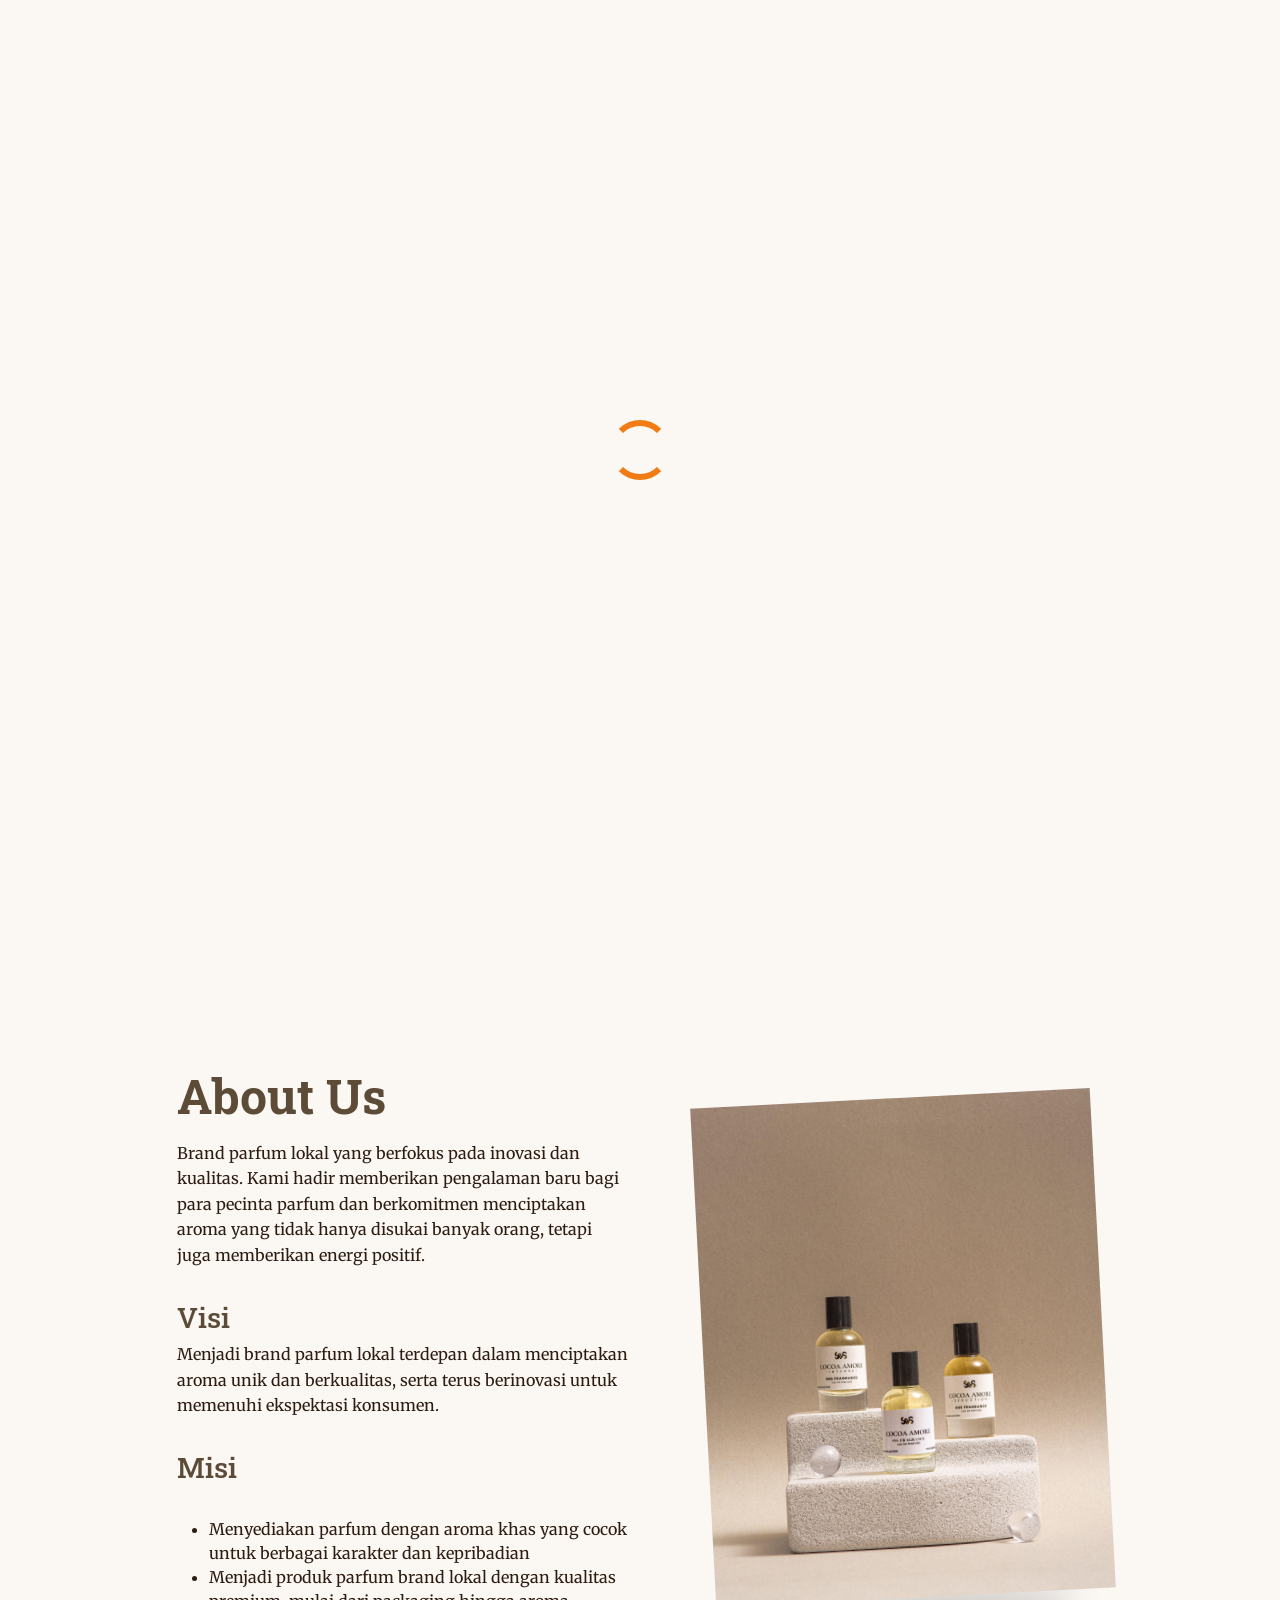
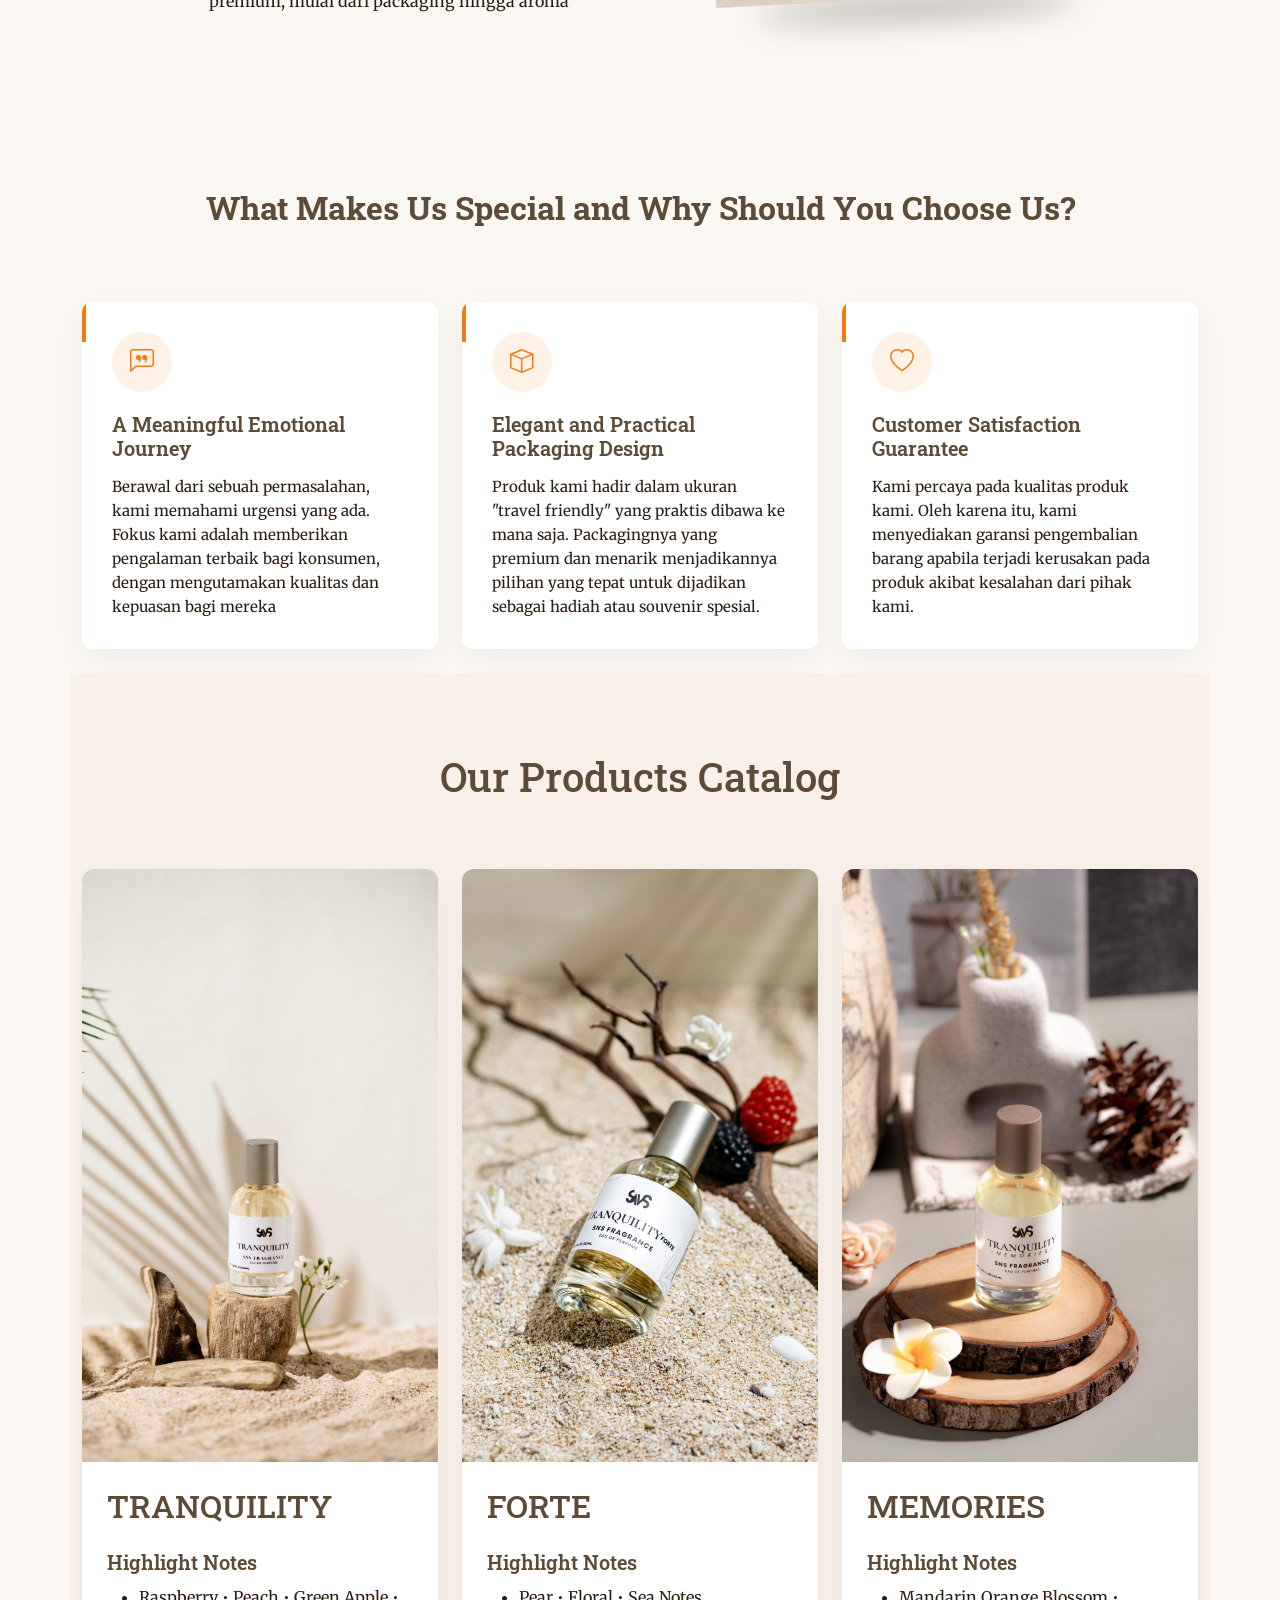
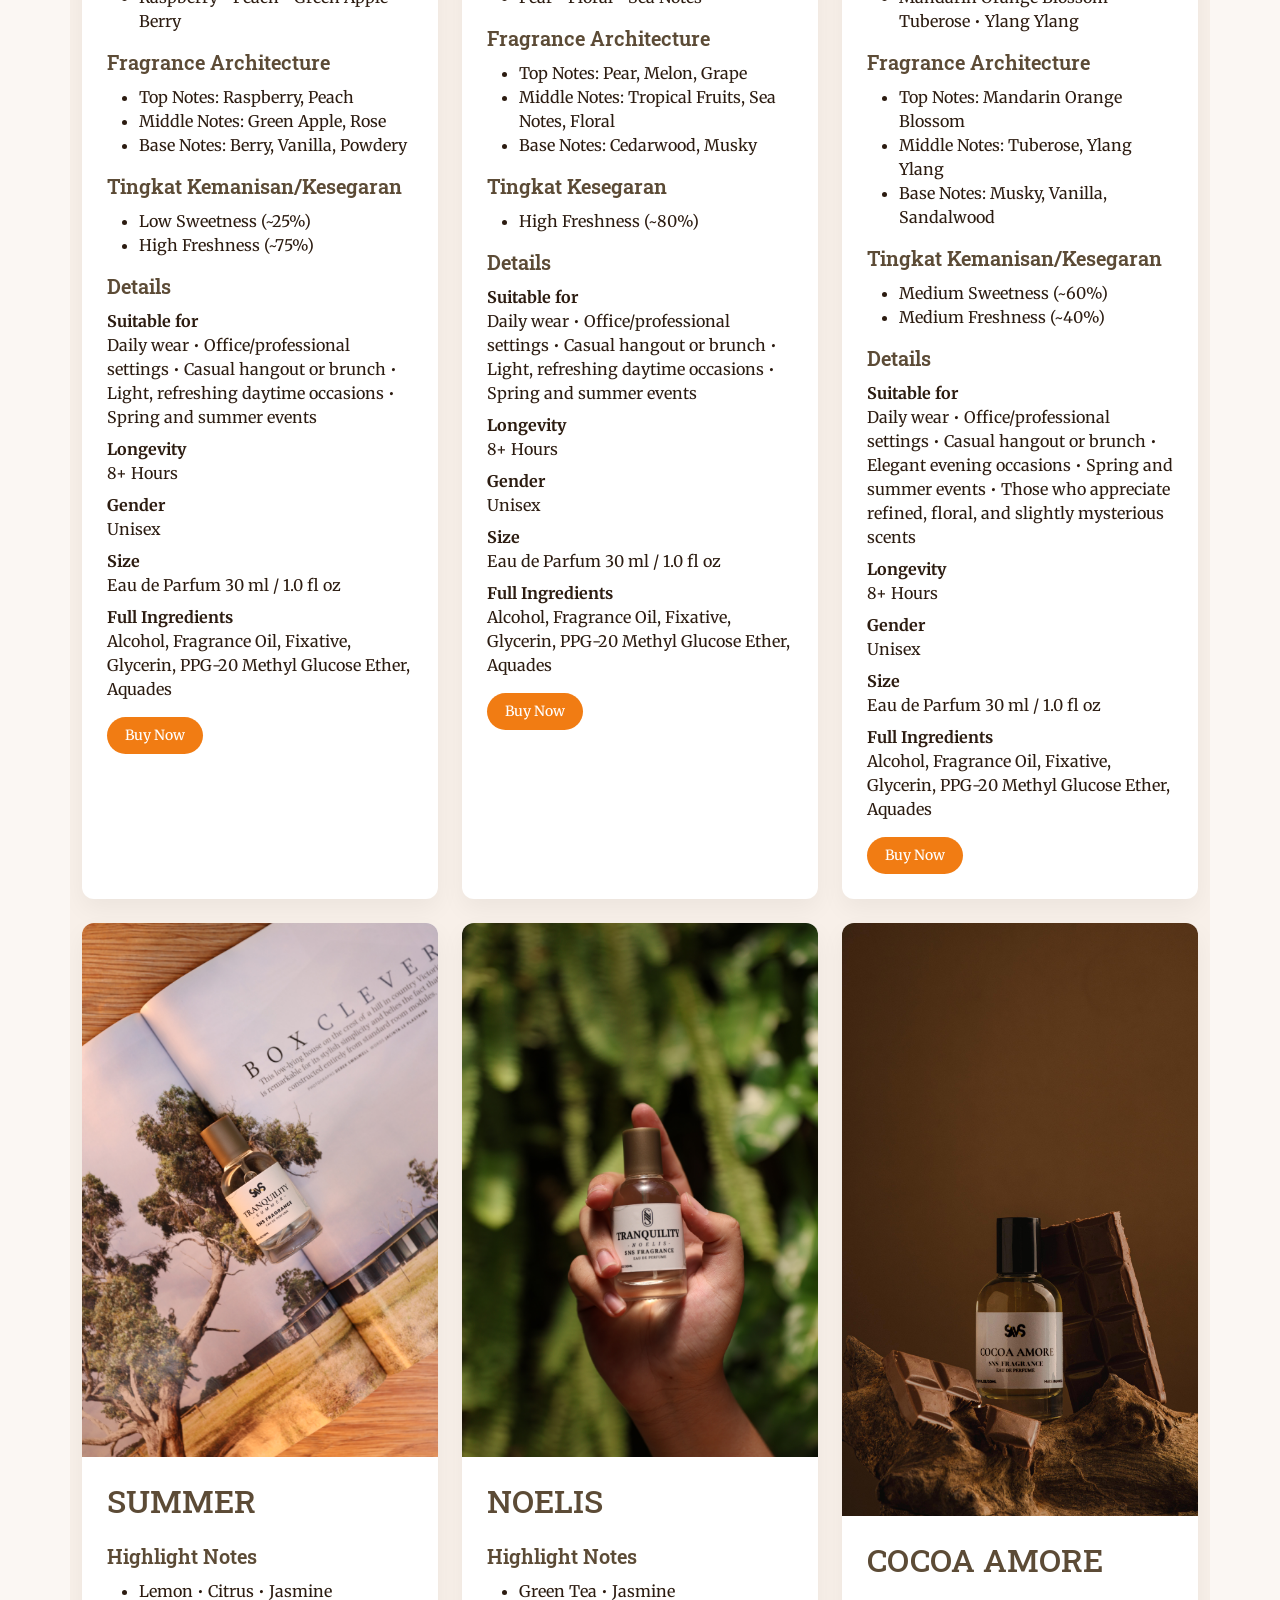
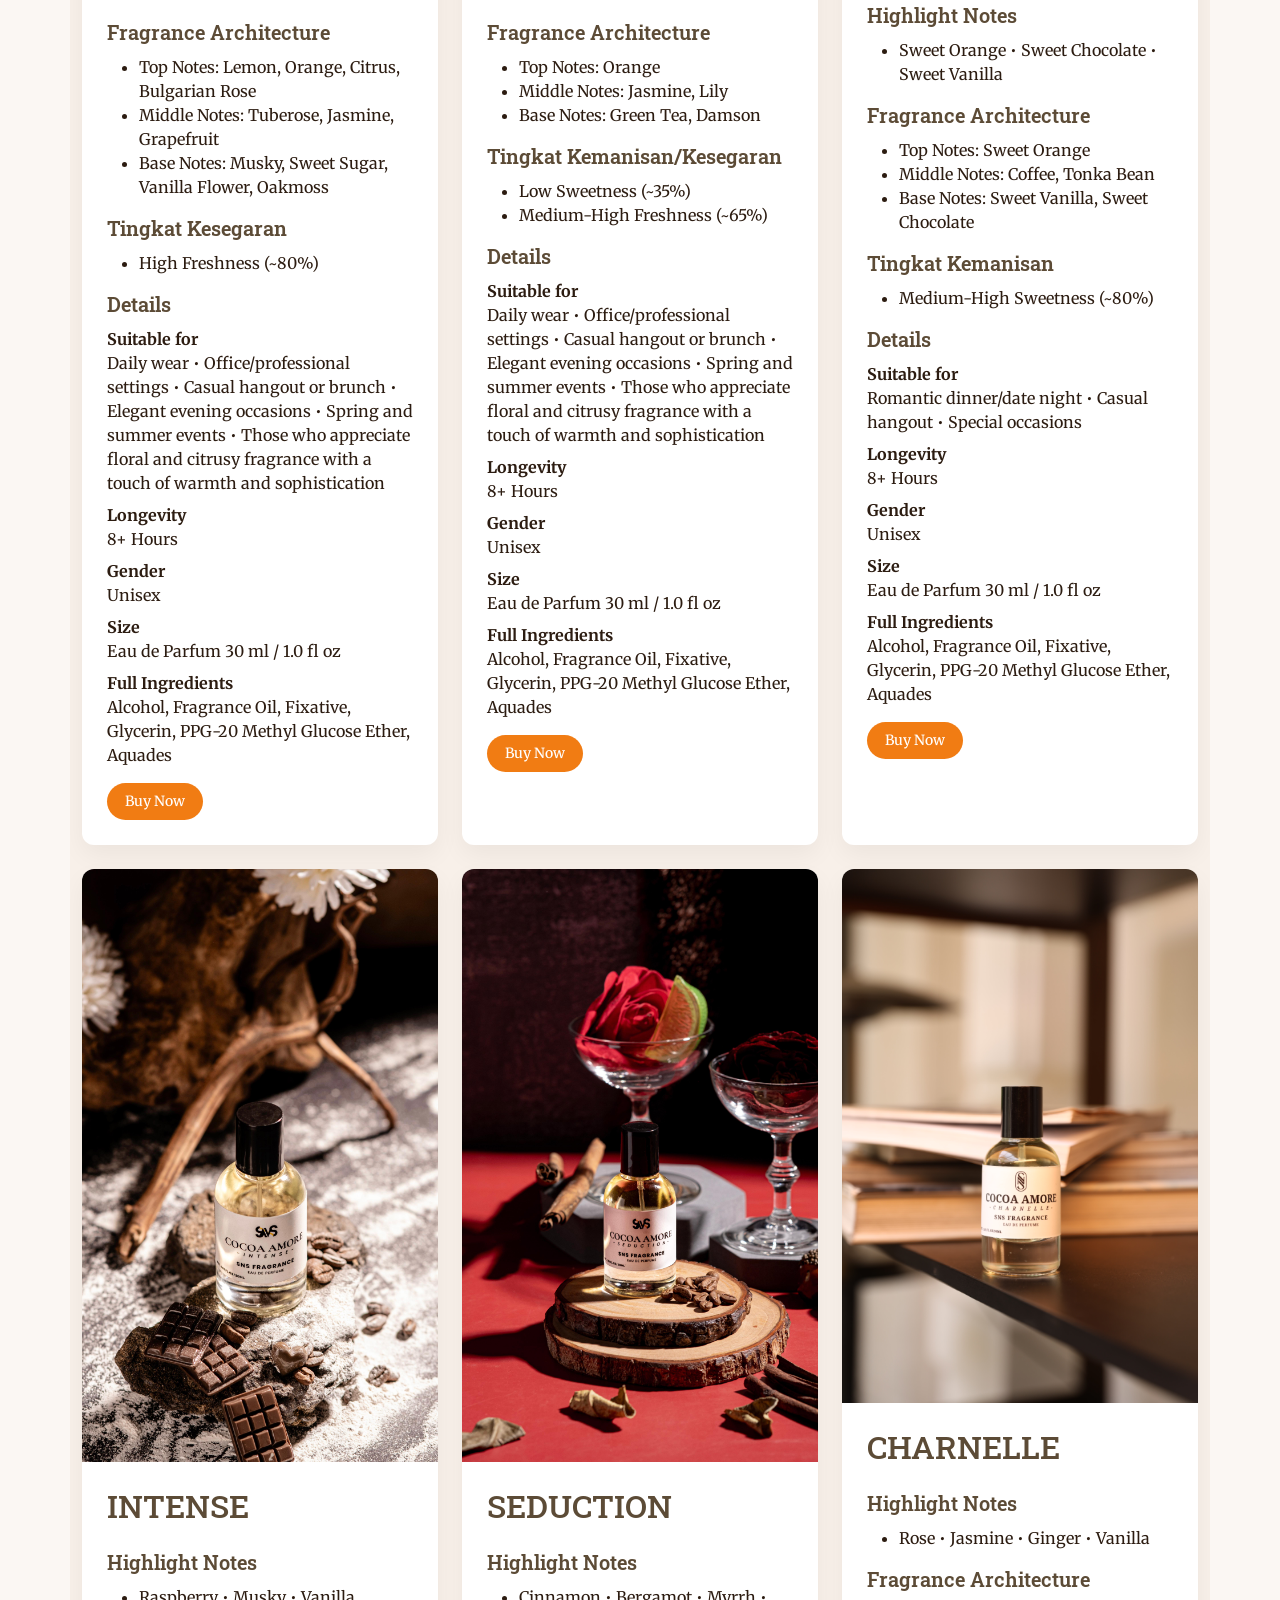
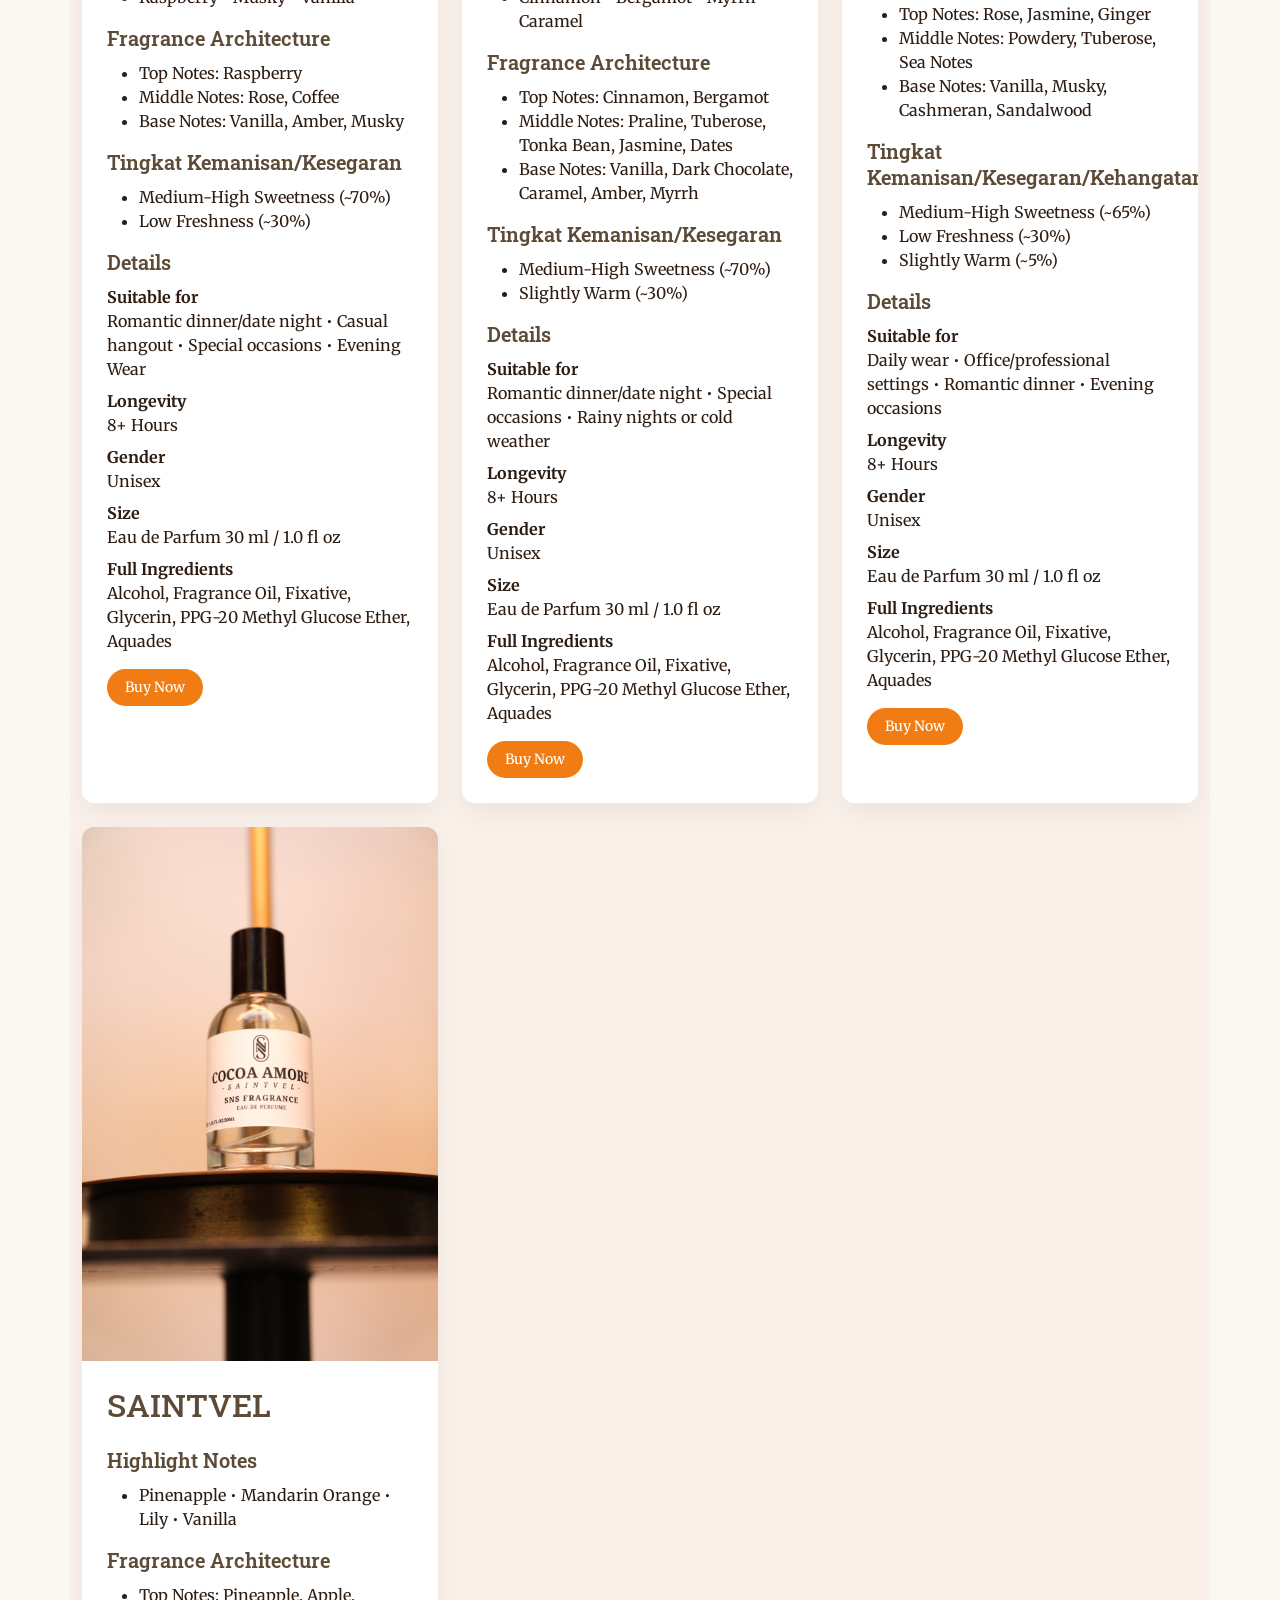
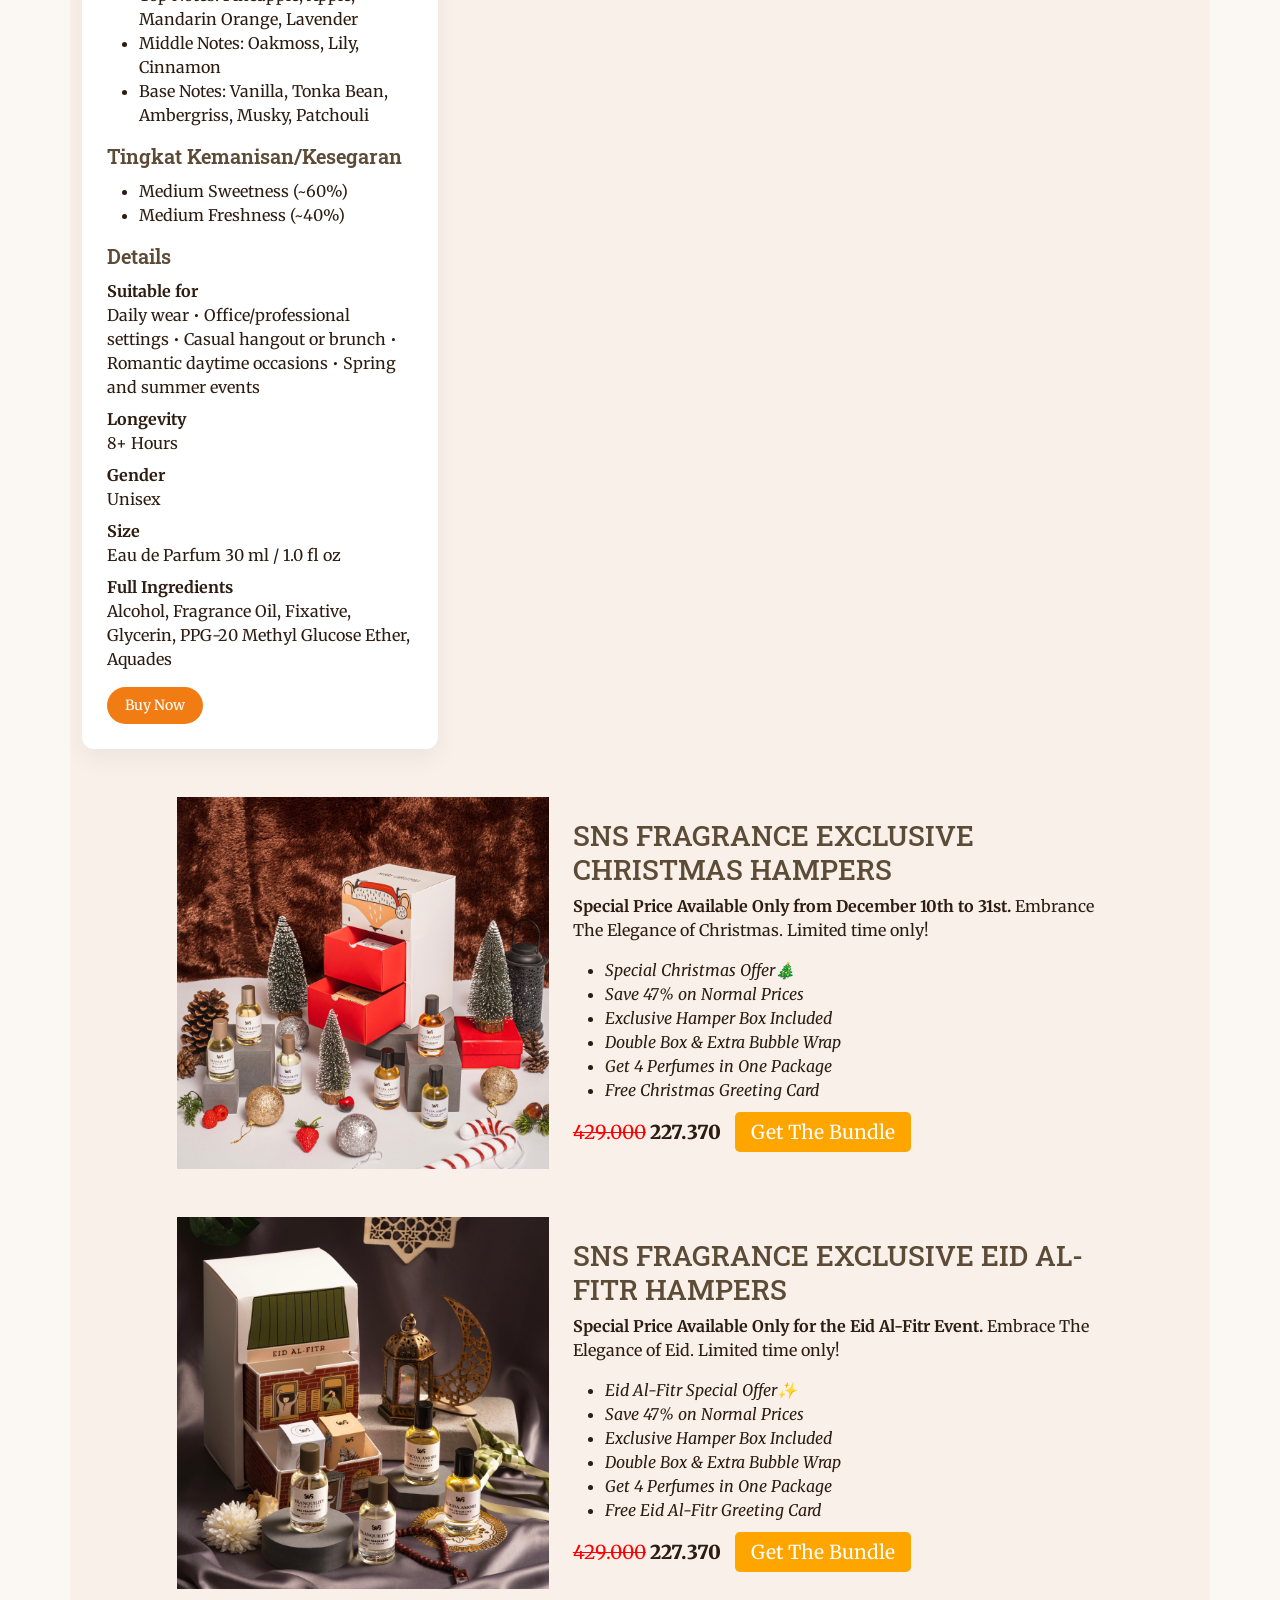
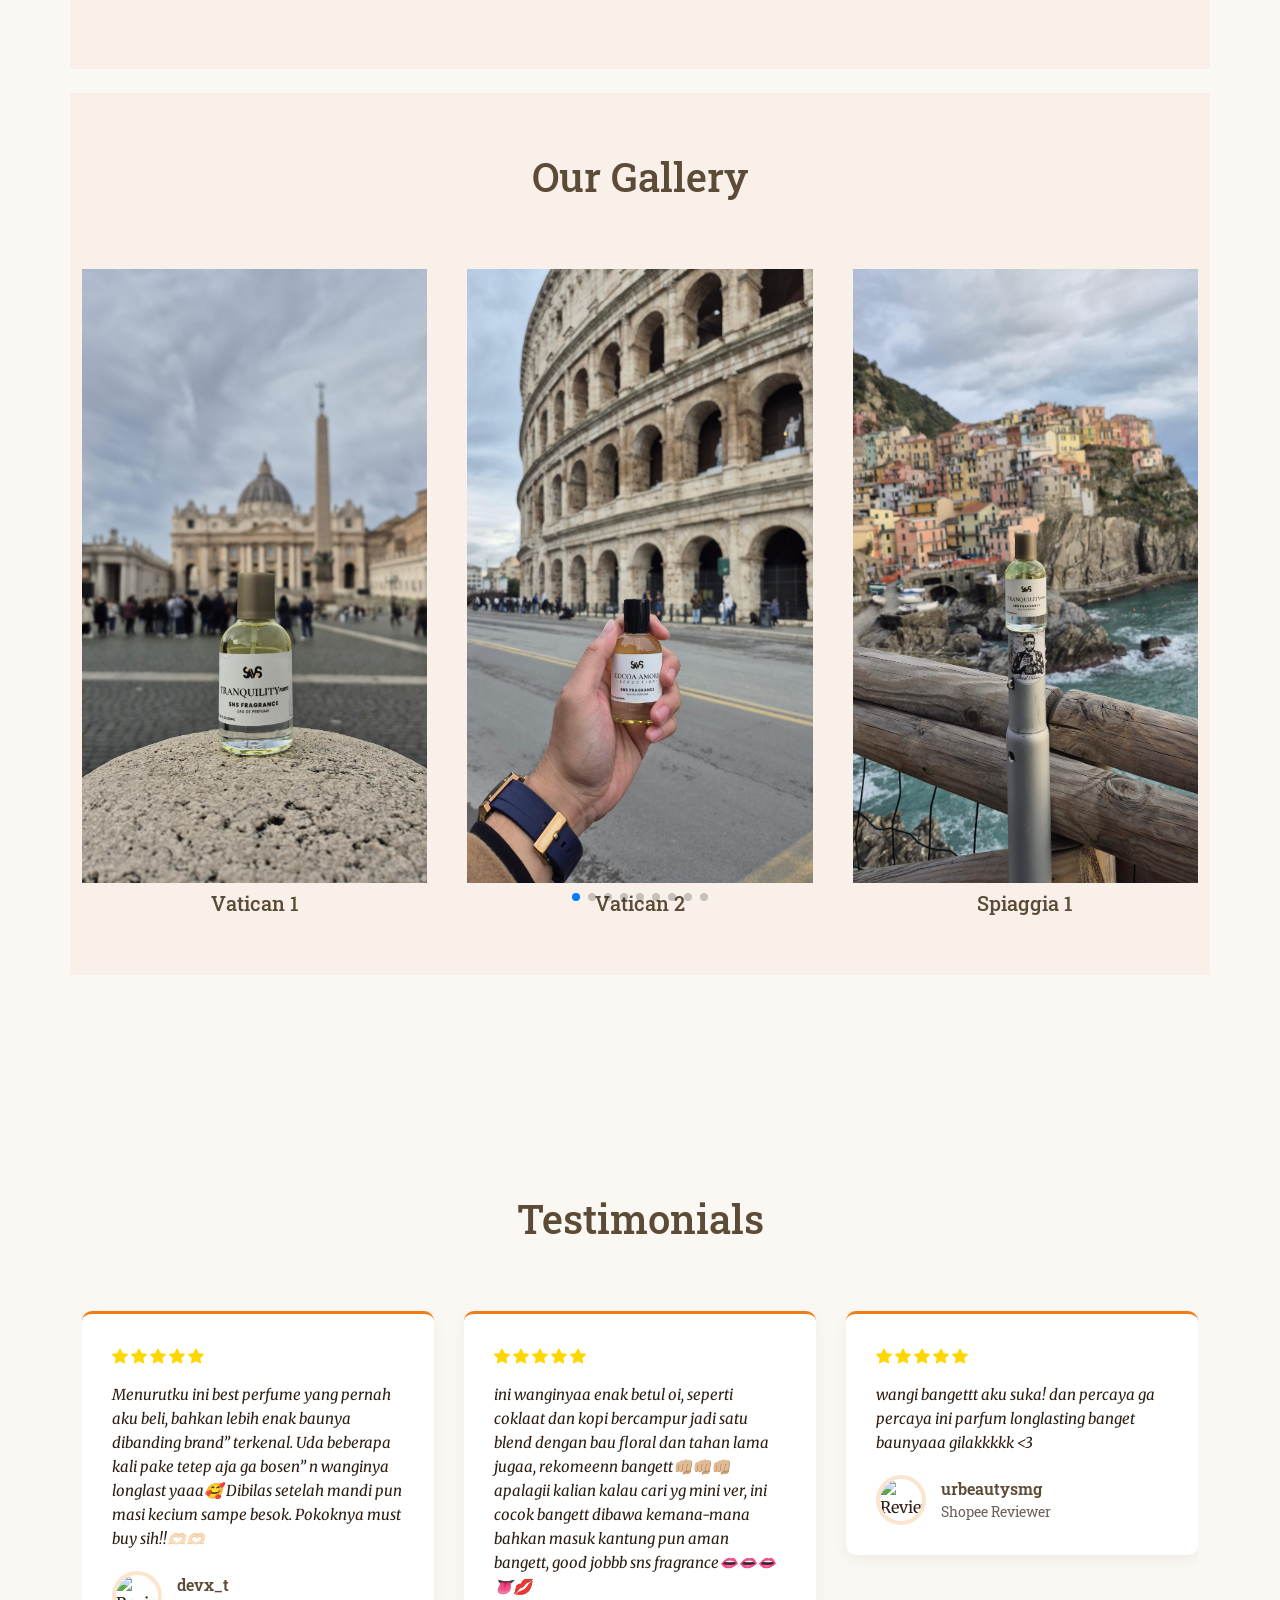
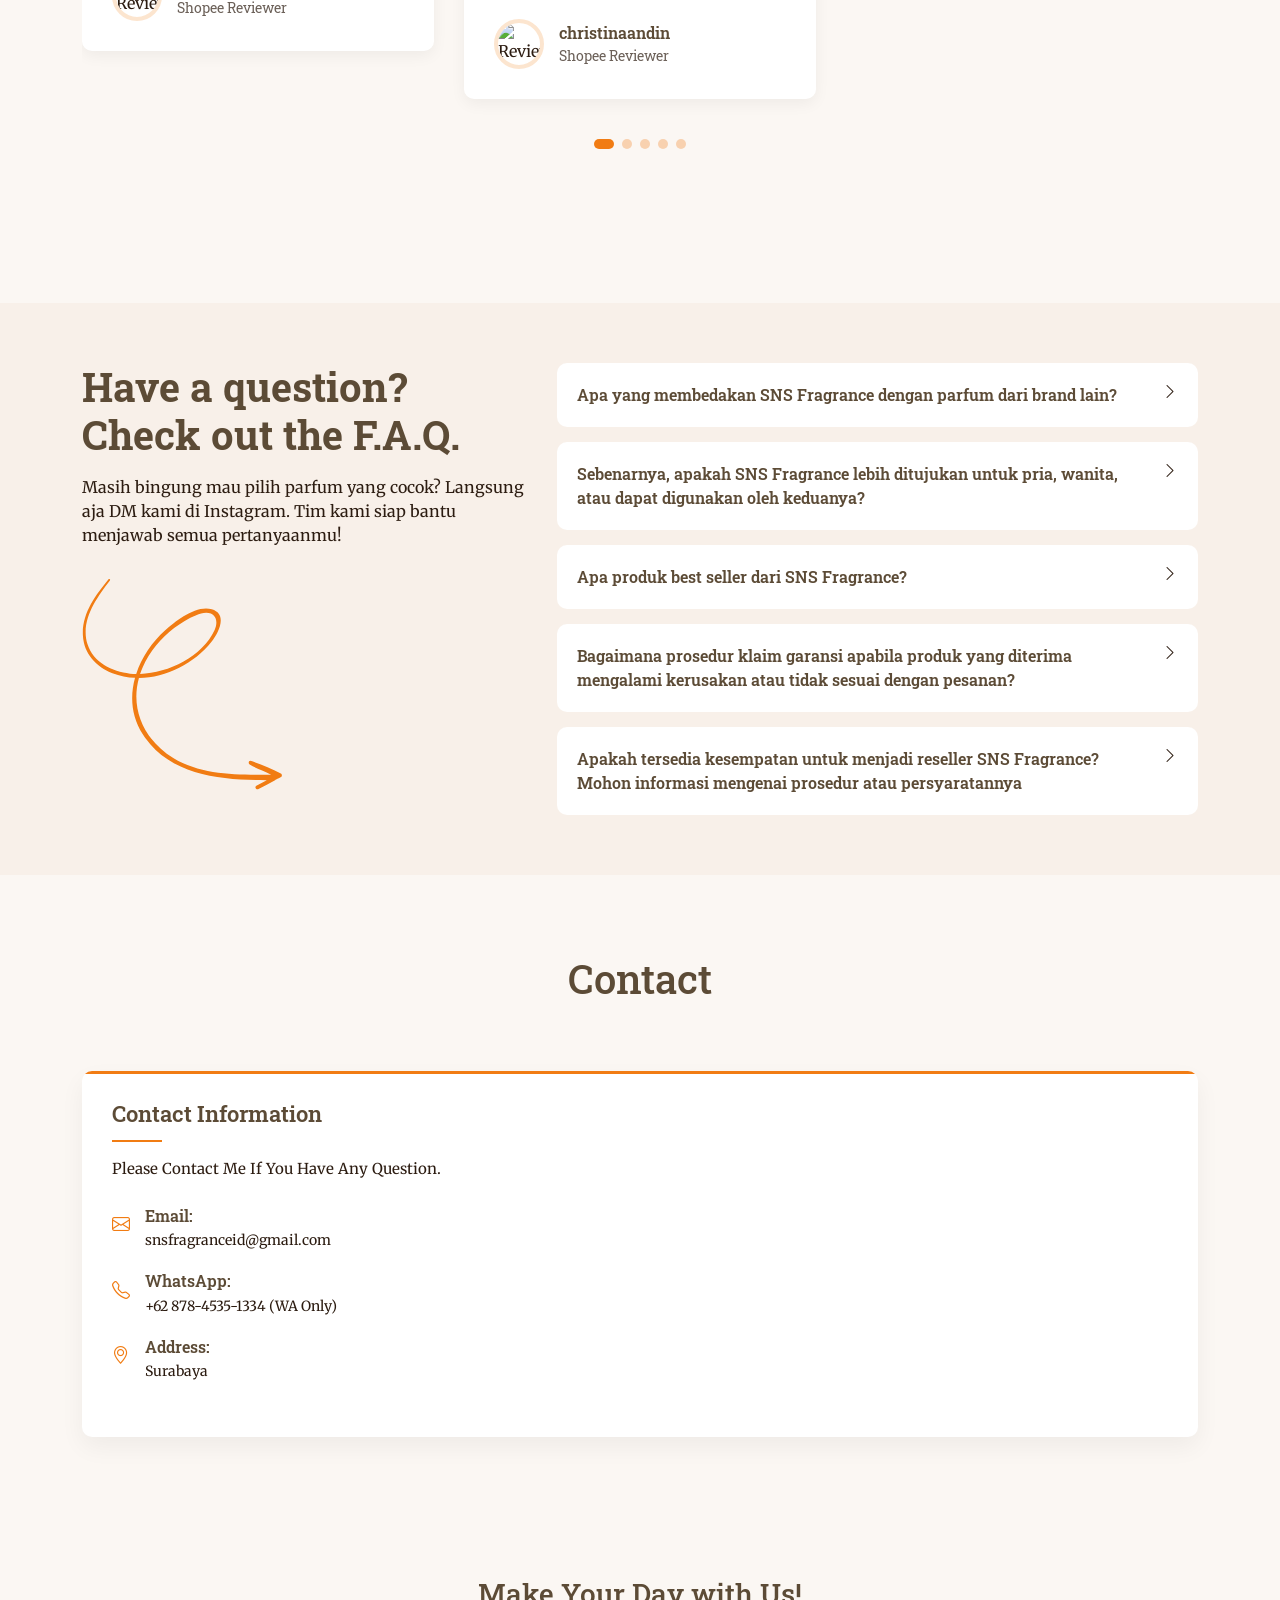
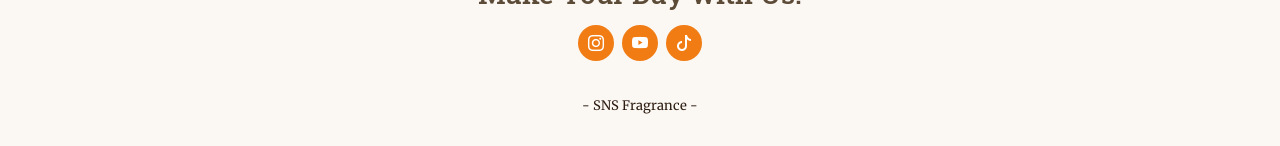
==== commit db092701: "Update index.html Signed-off-by: snsfragrance <snsfragranceid@gmail.com>" ====
--- a/index.html
+++ b/index.html
@@ -832,78 +832,219 @@
       </div> -->
     </section><!-- /Related Books Section
   
- <!-- ✅ GALLERY SECTION — FULLY OPTIMIZED -->
-    <section id="gallery" class="gallery section light-background">
+ <!-- Gallery Section -->
+<section id="gallery" class="gallery section light-background">
+  <!-- Section Title -->
   <div class="container section-title" data-aos="fade-up">
     <h1>Our Gallery</h1>
   </div>
 
   <div class="container" data-aos="fade-up" data-aos-delay="100">
-    <div class="swiper gallery-slider" style="overflow: hidden;">
+    <div class="swiper gallery-slider init-swiper" data-aos="fade-up" data-aos-delay="400">
+      <script type="application/json" class="swiper-config">
+        {
+          "loop": true,
+          "speed": 800,
+          "autoplay": {
+            "delay": 5000,
+            "disableOnInteraction": false
+          },
+          "slidesPerView": 1,
+          "spaceBetween": 24,
+          "pagination": {
+            "el": ".swiper-pagination",
+            "type": "bullets",
+            "clickable": true
+          },
+          "breakpoints": {
+            "576": {
+              "slidesPerView": 1,
+              "spaceBetween": 20
+            },
+            "768": {
+              "slidesPerView": 2,
+              "spaceBetween": 24
+            },
+            "992": {
+              "slidesPerView": 3,
+              "spaceBetween": 30
+            },
+            "1200": {
+              "slidesPerView": 3,
+              "spaceBetween": 40
+            }
+          }
+        }
+      </script>
+
       <div class="swiper-wrapper">
-
-        <!-- Gambar -->
+        <!-- Slide 1 -->
         <div class="swiper-slide">
-          <img src="assets/img/product/vatican-1.jpg" alt="Vatican 1" class="gallery-img" loading="lazy">
-        </div>
+          <div class="related-book-card h-100 d-flex flex-column">
+            <div class="product-image flex-grow-1">
+              <img 
+                src="assets/img/product/VATICAN 1.jpg" 
+                alt="Vatican 1" 
+                class="img-fluid w-100 h-100" 
+                loading="lazy"
+                style="aspect-ratio: 9/16; object-fit: cover;"
+              >
+            </div>
+            <div class="gallery-caption text-center mt-2">
+              <h5 class="mb-0">Vatican 1</h5>
+            </div>
+          </div>
+        </div>
+
+        <!-- Slide 2 -->
         <div class="swiper-slide">
-          <img src="assets/img/product/vatican-2.jpg" alt="Vatican 2" class="gallery-img" loading="lazy">
-        </div>
+          <div class="related-book-card h-100 d-flex flex-column">
+            <div class="product-image flex-grow-1">
+              <img 
+                src="assets/img/product/VATICAN 2.jpg" 
+                alt="Vatican 2" 
+                class="img-fluid w-100 h-100" 
+                loading="lazy"
+                style="aspect-ratio: 9/16; object-fit: cover;"
+              >
+            </div>
+            <div class="gallery-caption text-center mt-2">
+              <h5 class="mb-0">Vatican 2</h5>
+            </div>
+          </div>
+        </div>
+
+        <!-- Slide 3 -->
         <div class="swiper-slide">
-          <img src="assets/img/product/spiaggia-1.jpg" alt="Spiaggia 1" class="gallery-img" loading="lazy">
-        </div>
+          <div class="related-book-card h-100 d-flex flex-column">
+            <div class="product-image flex-grow-1">
+              <img 
+                src="assets/img/product/SPIAGGIA 1.jpg" 
+                alt="Spiaggia 1" 
+                class="img-fluid w-100 h-100" 
+                loading="lazy"
+                style="aspect-ratio: 9/16; object-fit: cover;"
+              >
+            </div>
+            <div class="gallery-caption text-center mt-2">
+              <h5 class="mb-0">Spiaggia 1</h5>
+            </div>
+          </div>
+        </div>
+
+        <!-- Slide 4 -->
         <div class="swiper-slide">
-          <img src="assets/img/product/barcelona-1.jpg" alt="Barcelona 1" class="gallery-img" loading="lazy">
-        </div>
+          <div class="related-book-card h-100 d-flex flex-column">
+            <div class="product-image flex-grow-1">
+              <img 
+                src="assets/img/product/BARCELONA 1.jpg" 
+                alt="Barcelona 1" 
+                class="img-fluid w-100 h-100" 
+                loading="lazy"
+                style="aspect-ratio: 9/16; object-fit: cover;"
+              >
+            </div>
+            <div class="gallery-caption text-center mt-2">
+              <h5 class="mb-0">Barcelona 1</h5>
+            </div>
+          </div>
+        </div>
+
+        <!-- Slide 5 -->
         <div class="swiper-slide">
-          <img src="assets/img/product/sydney-1.jpg" alt="Sydney 1" class="gallery-img" loading="lazy">
-        </div>
+          <div class="related-book-card h-100 d-flex flex-column">
+            <div class="product-image flex-grow-1">
+              <img 
+                src="assets/img/product/SYDNEY 1.jpg" 
+                alt="Sydney 1" 
+                class="img-fluid w-100 h-100" 
+                loading="lazy"
+                style="aspect-ratio: 9/16; object-fit: cover;"
+              >
+            </div>
+            <div class="gallery-caption text-center mt-2">
+              <h5 class="mb-0">Sydney 1</h5>
+            </div>
+          </div>
+        </div>
+
+        <!-- Slide 6 -->
         <div class="swiper-slide">
-          <img src="assets/img/product/budapest-1.jpg" alt="Budapest 1" class="gallery-img" loading="lazy">
-        </div>
+          <div class="related-book-card h-100 d-flex flex-column">
+            <div class="product-image flex-grow-1">
+              <img 
+                src="assets/img/product/BUDAPEST 1.jpg" 
+                alt="Budapest 1" 
+                class="img-fluid w-100 h-100" 
+                loading="lazy"
+                style="aspect-ratio: 9/16; object-fit: cover;"
+              >
+            </div>
+            <div class="gallery-caption text-center mt-2">
+              <h5 class="mb-0">Budapest 1</h5>
+            </div>
+          </div>
+        </div>
+
+        <!-- Slide 7 -->
         <div class="swiper-slide">
-          <img src="assets/img/product/alps-1.jpg" alt="Alps 1" class="gallery-img" loading="lazy">
-        </div>
+          <div class="related-book-card h-100 d-flex flex-column">
+            <div class="product-image flex-grow-1">
+              <img 
+                src="assets/img/product/ALPS 1.jpg" 
+                alt="Alps 1" 
+                class="img-fluid w-100 h-100" 
+                loading="lazy"
+                style="aspect-ratio: 9/16; object-fit: cover;"
+              >
+            </div>
+            <div class="gallery-caption text-center mt-2">
+              <h5 class="mb-0">Alps 1</h5>
+            </div>
+          </div>
+        </div>
+
+        <!-- Slide 8 -->
         <div class="swiper-slide">
-          <img src="assets/img/product/innsbruck-1.jpg" alt="Innsbruck 1" class="gallery-img" loading="lazy">
-        </div>
+          <div class="related-book-card h-100 d-flex flex-column">
+            <div class="product-image flex-grow-1">
+              <img 
+                src="assets/img/product/INNSBRUCK 1.jpg" 
+                alt="Innsbruck 1" 
+                class="img-fluid w-100 h-100" 
+                loading="lazy"
+                style="aspect-ratio: 9/16; object-fit: cover;"
+              >
+            </div>
+            <div class="gallery-caption text-center mt-2">
+              <h5 class="mb-0">Innsbruck 1</h5>
+            </div>
+          </div>
+        </div>
+
+        <!-- Slide 9 -->
         <div class="swiper-slide">
-          <img src="assets/img/product/valletta-1.jpg" alt="Valletta 1" class="gallery-img" loading="lazy">
-        </div>
-
+          <div class="related-book-card h-100 d-flex flex-column">
+            <div class="product-image flex-grow-1">
+              <img 
+                src="assets/img/product/VALLETTA 1.jpg" 
+                alt="Valletta 1" 
+                class="img-fluid w-100 h-100" 
+                loading="lazy"
+                style="aspect-ratio: 9/16; object-fit: cover;"
+              >
+            </div>
+            <div class="gallery-caption text-center mt-2">
+              <h5 class="mb-0">Valletta 1</h5>
+            </div>
+          </div>
+        </div>
       </div>
-      <div class="swiper-pagination mt-3"></div>
+
+      <div class="swiper-pagination"></div>
     </div>
   </div>
 </section>
-
-<style>
-  .gallery-img {
-    width: 100%;
-    height: 100%;
-    object-fit: cover;
-    border-radius: 12px;
-    box-shadow: 0 2px 6px rgba(0,0,0,0.15);
-  }
-</style>
-
-<script>
-  document.addEventListener("DOMContentLoaded", () => {
-    new Swiper(".gallery-slider", {
-      loop: true,
-      speed: 600,
-      autoplay: { delay: 4000, disableOnInteraction: false },
-      slidesPerView: 1,
-      spaceBetween: 16,
-      pagination: { el: ".swiper-pagination", clickable: true, dynamicBullets: true },
-      breakpoints: {
-        576: { slidesPerView: 1 },
-        768: { slidesPerView: 2 },
-        992: { slidesPerView: 3 }
-      }
-    });
-  });
-</script>
 
     <!-- Testimonials, FAQ, Contact — unchanged -->
     <!-- ... (copy-paste dari file Anda tanpa modifikasi) ... -->
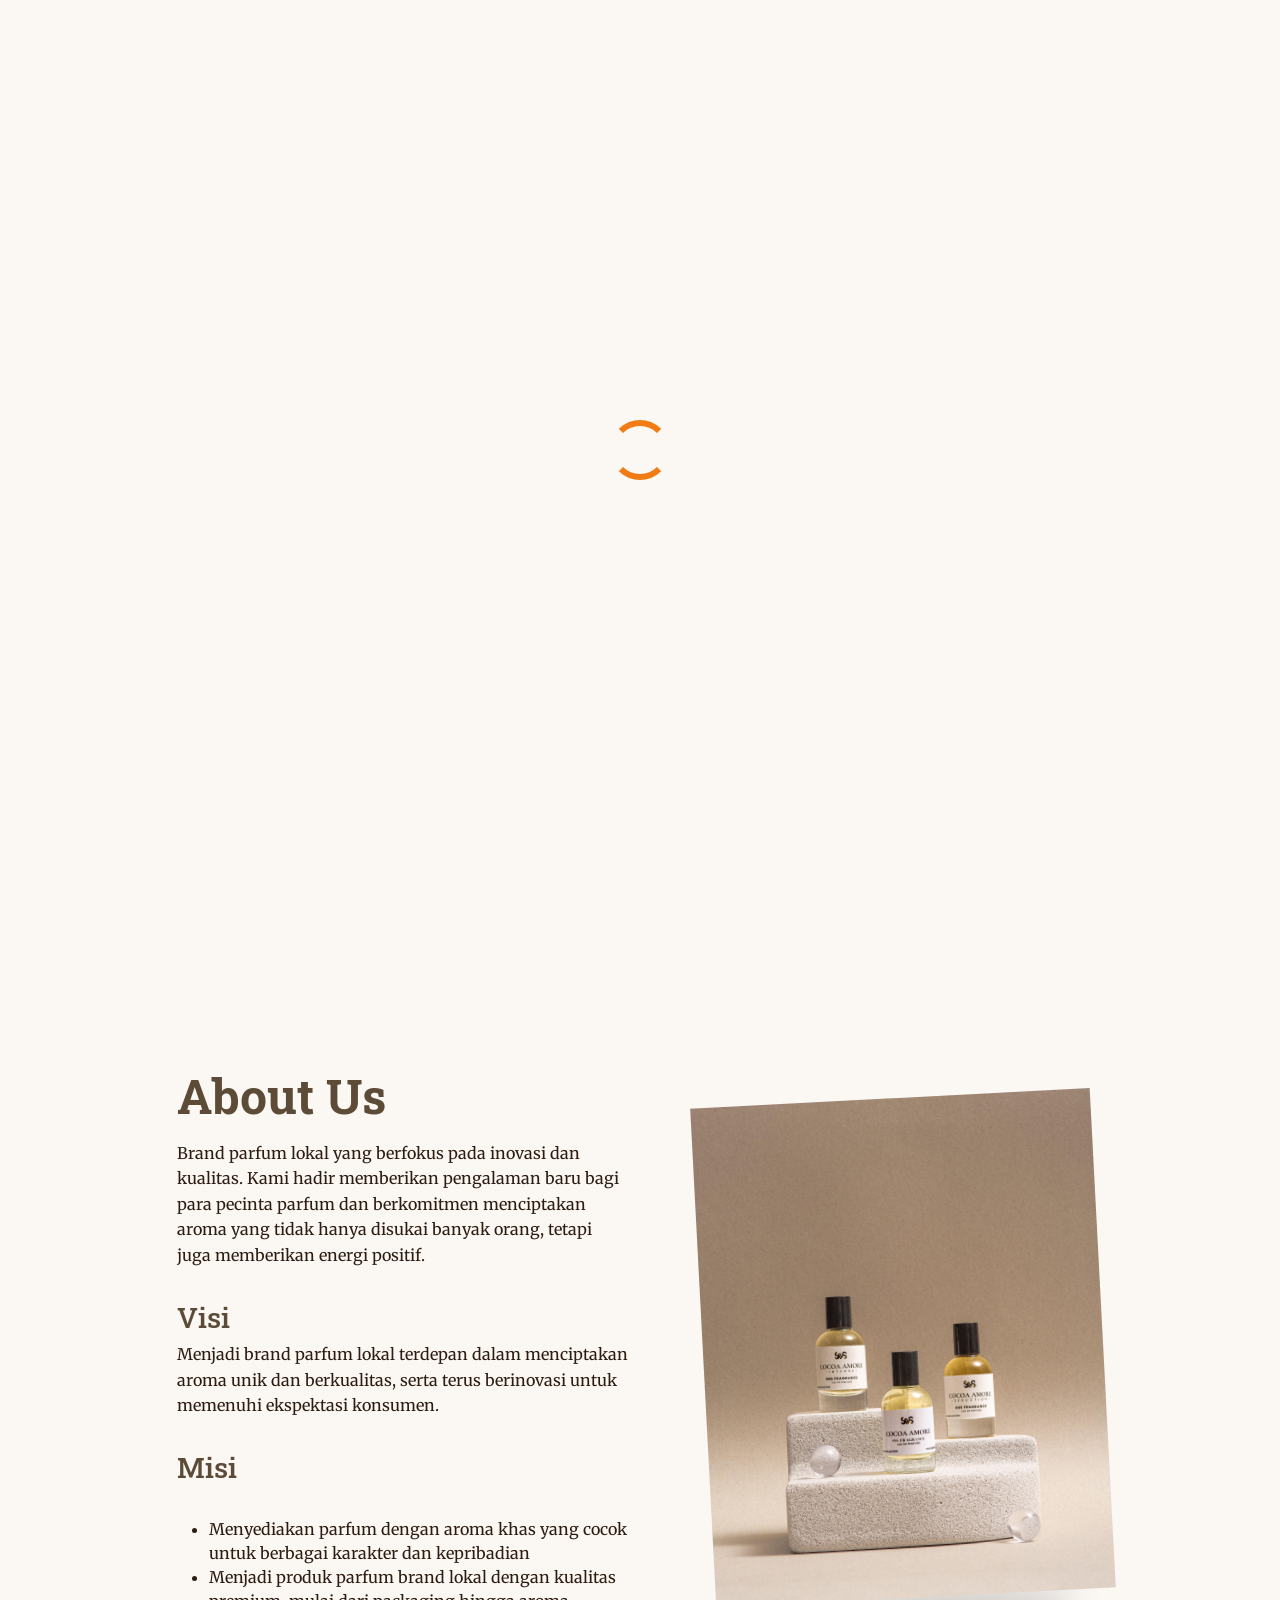
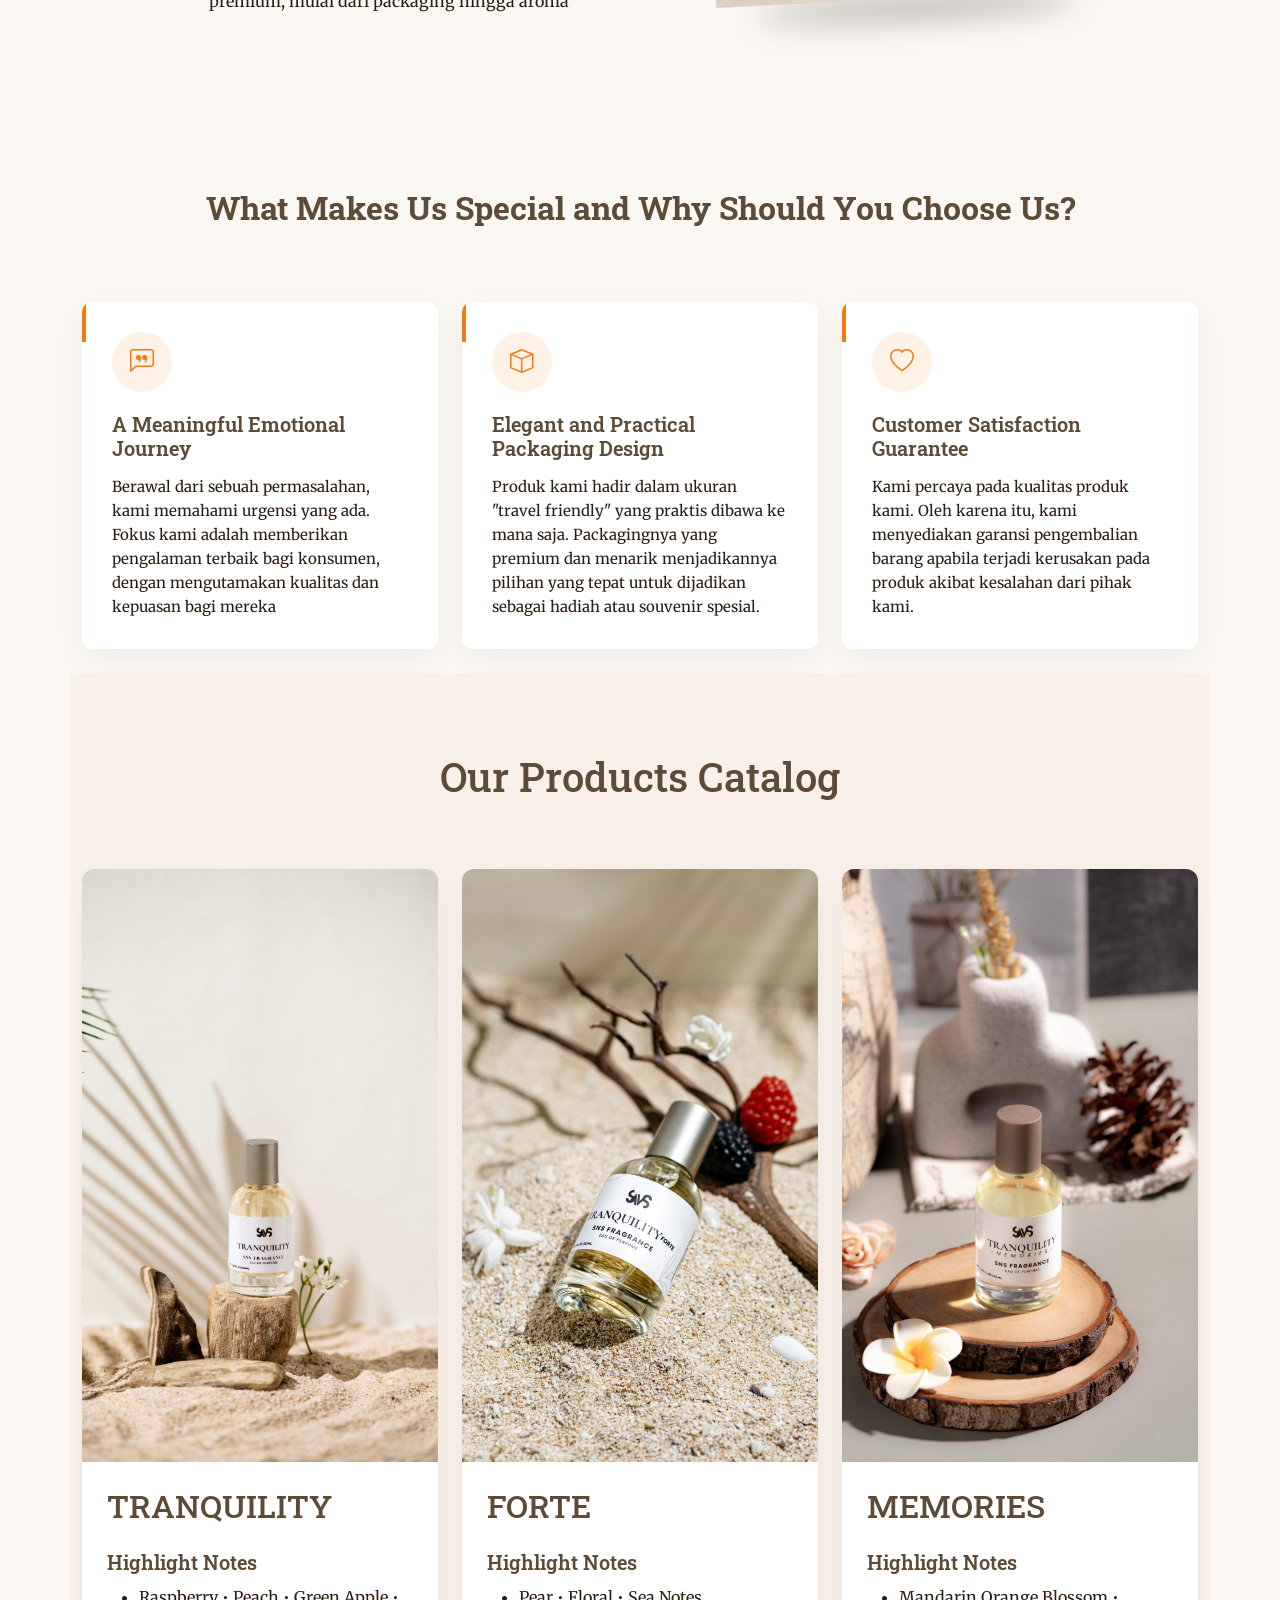
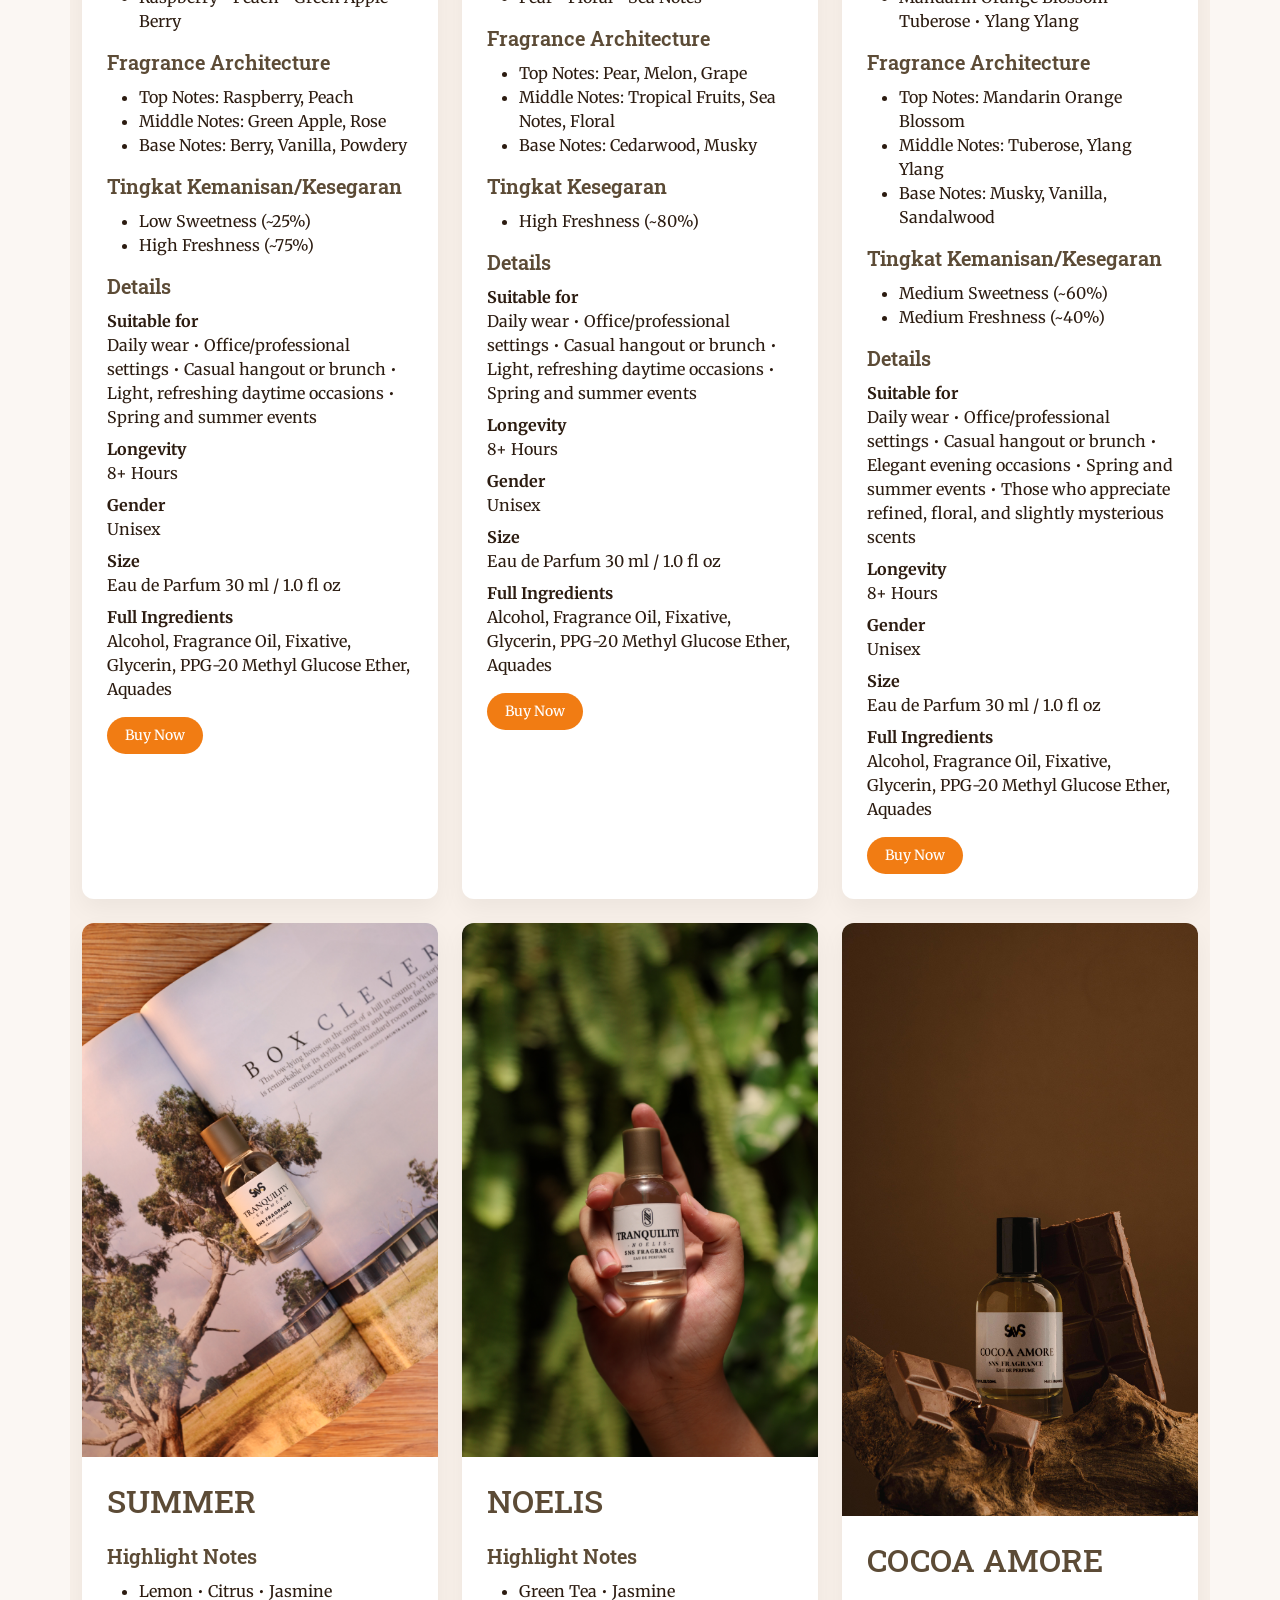
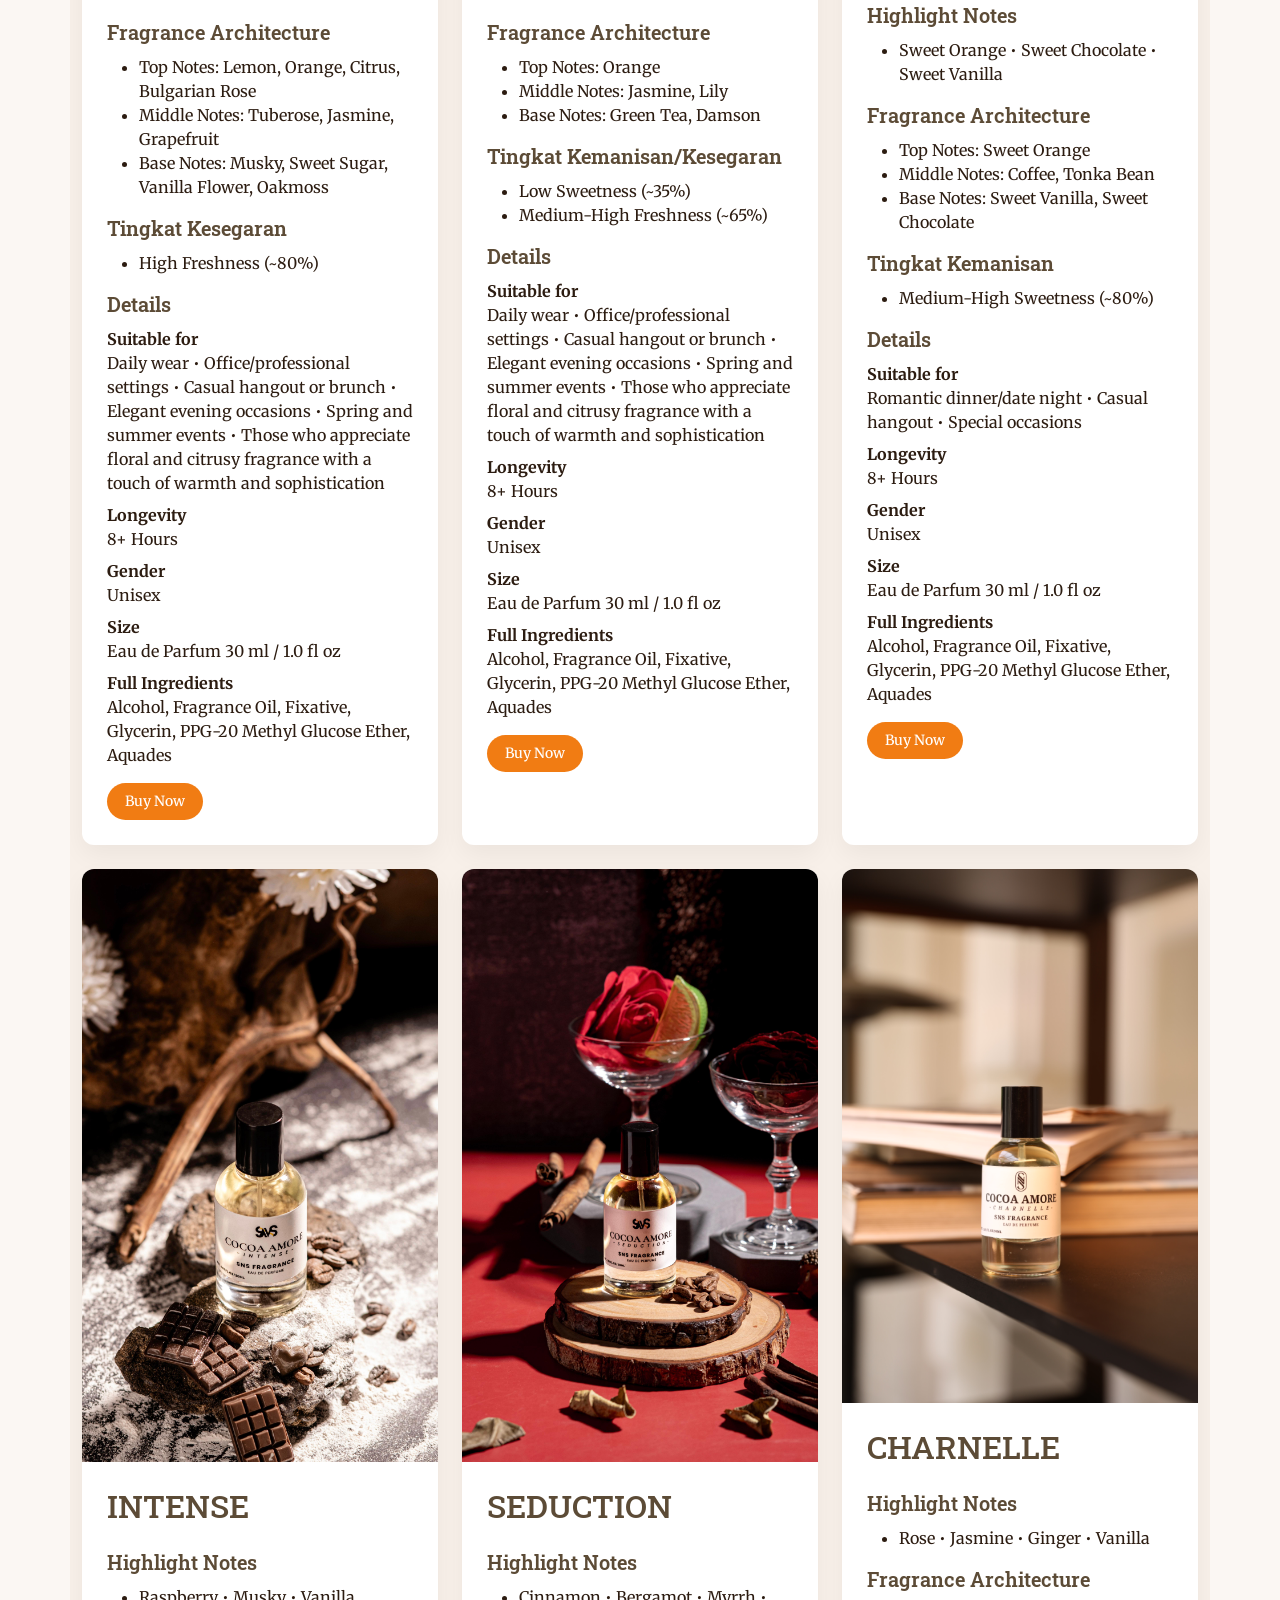
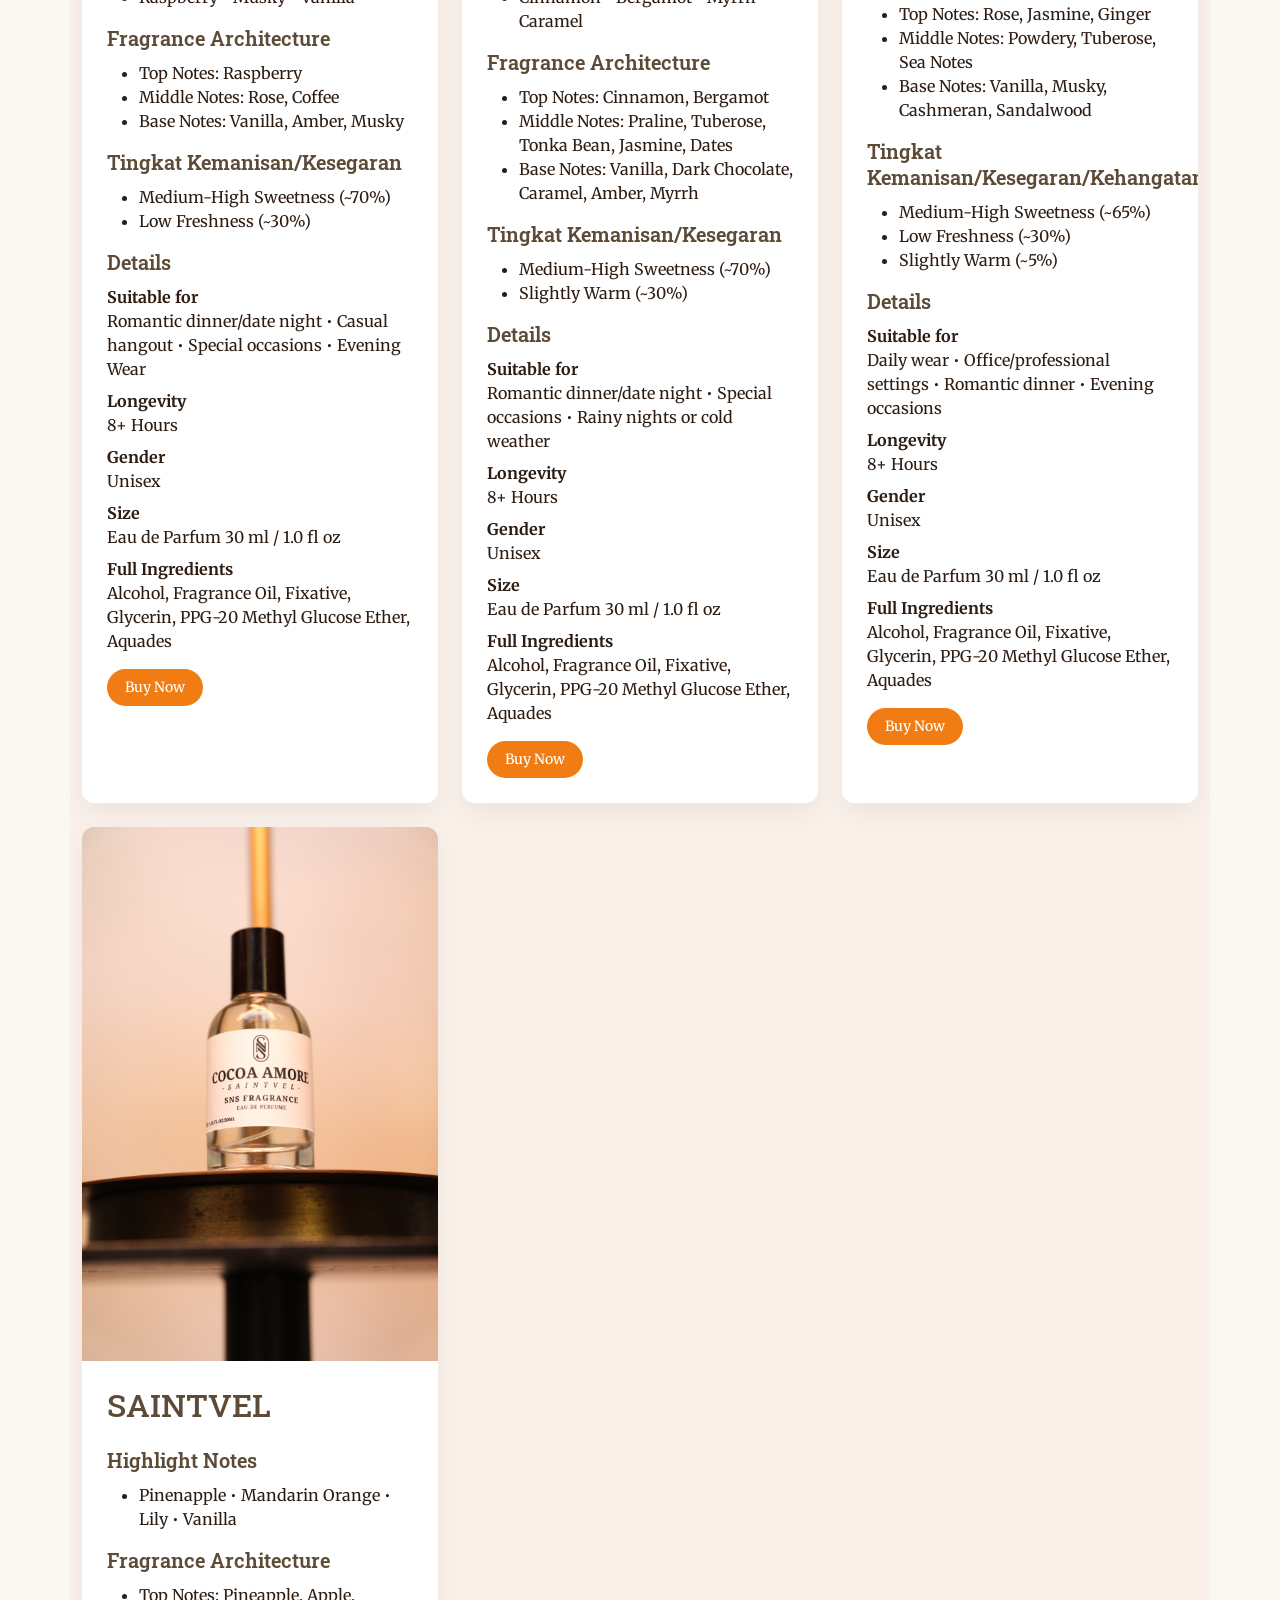
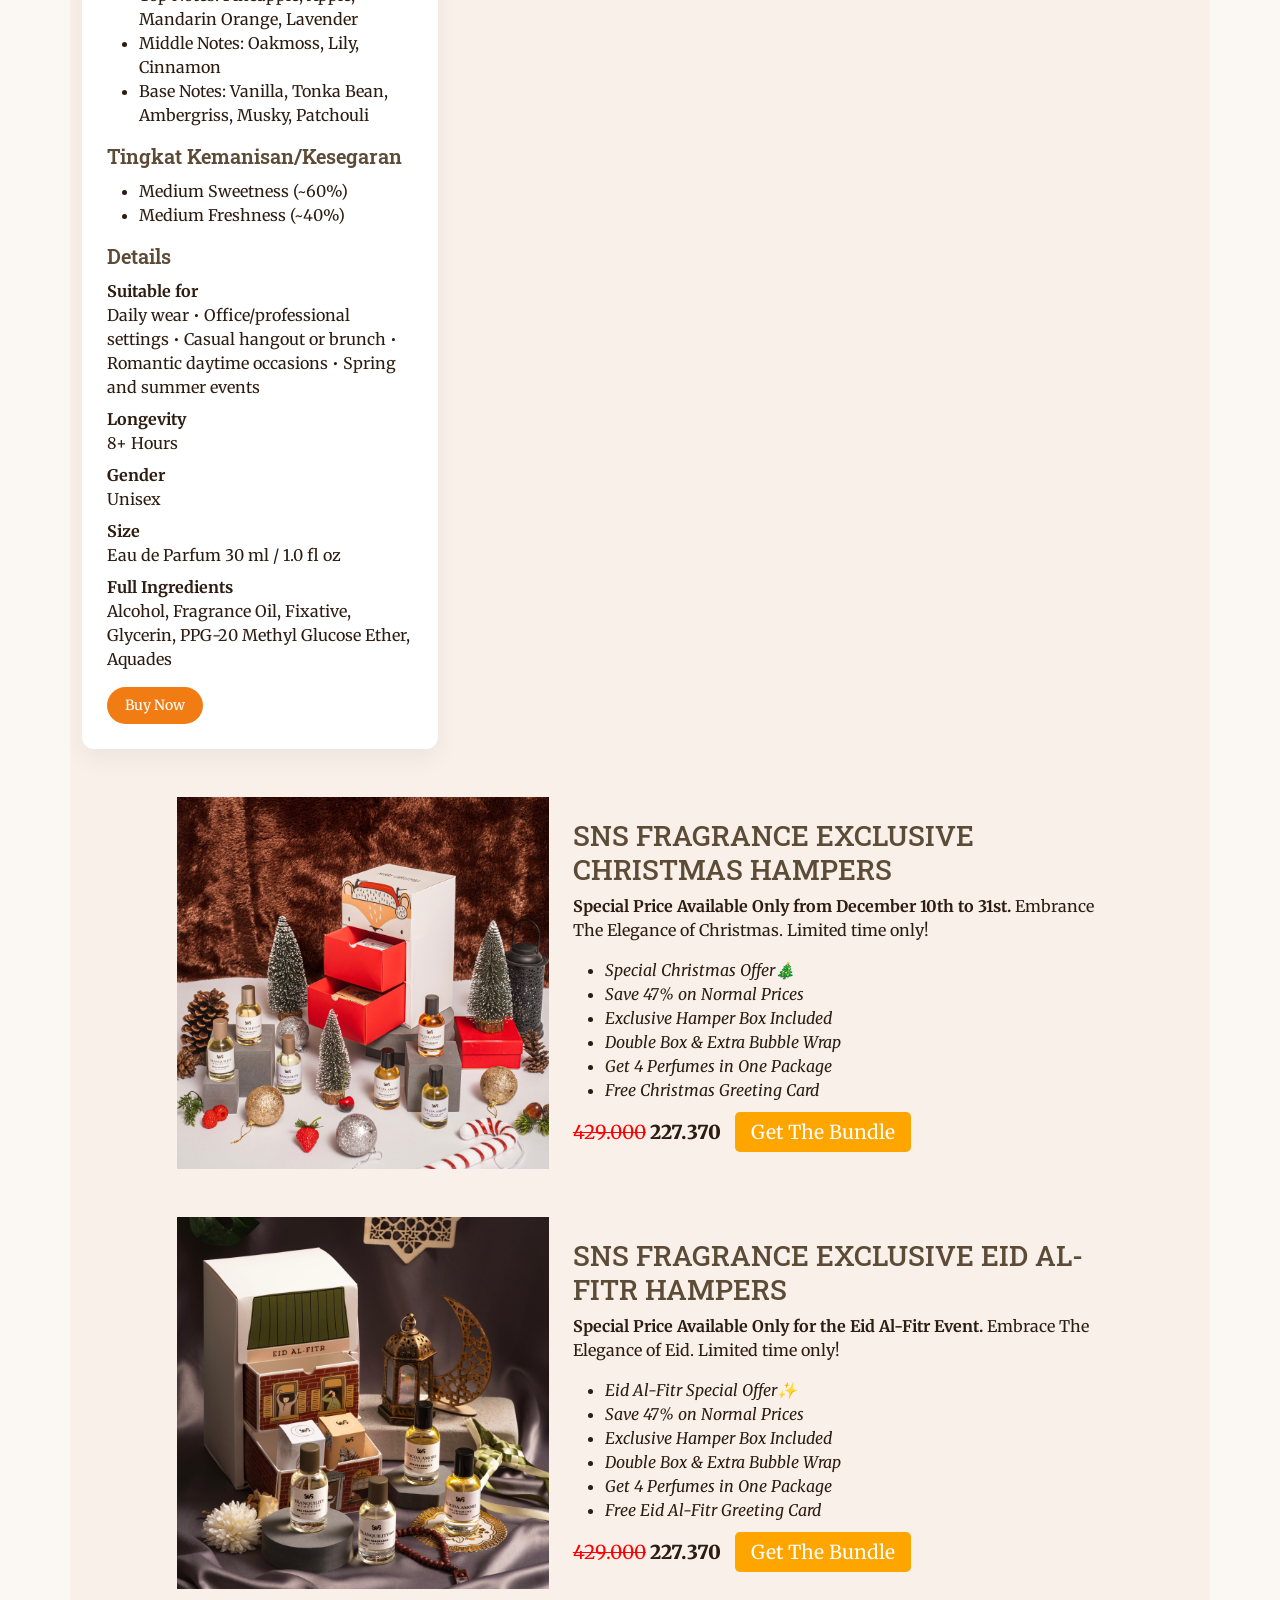
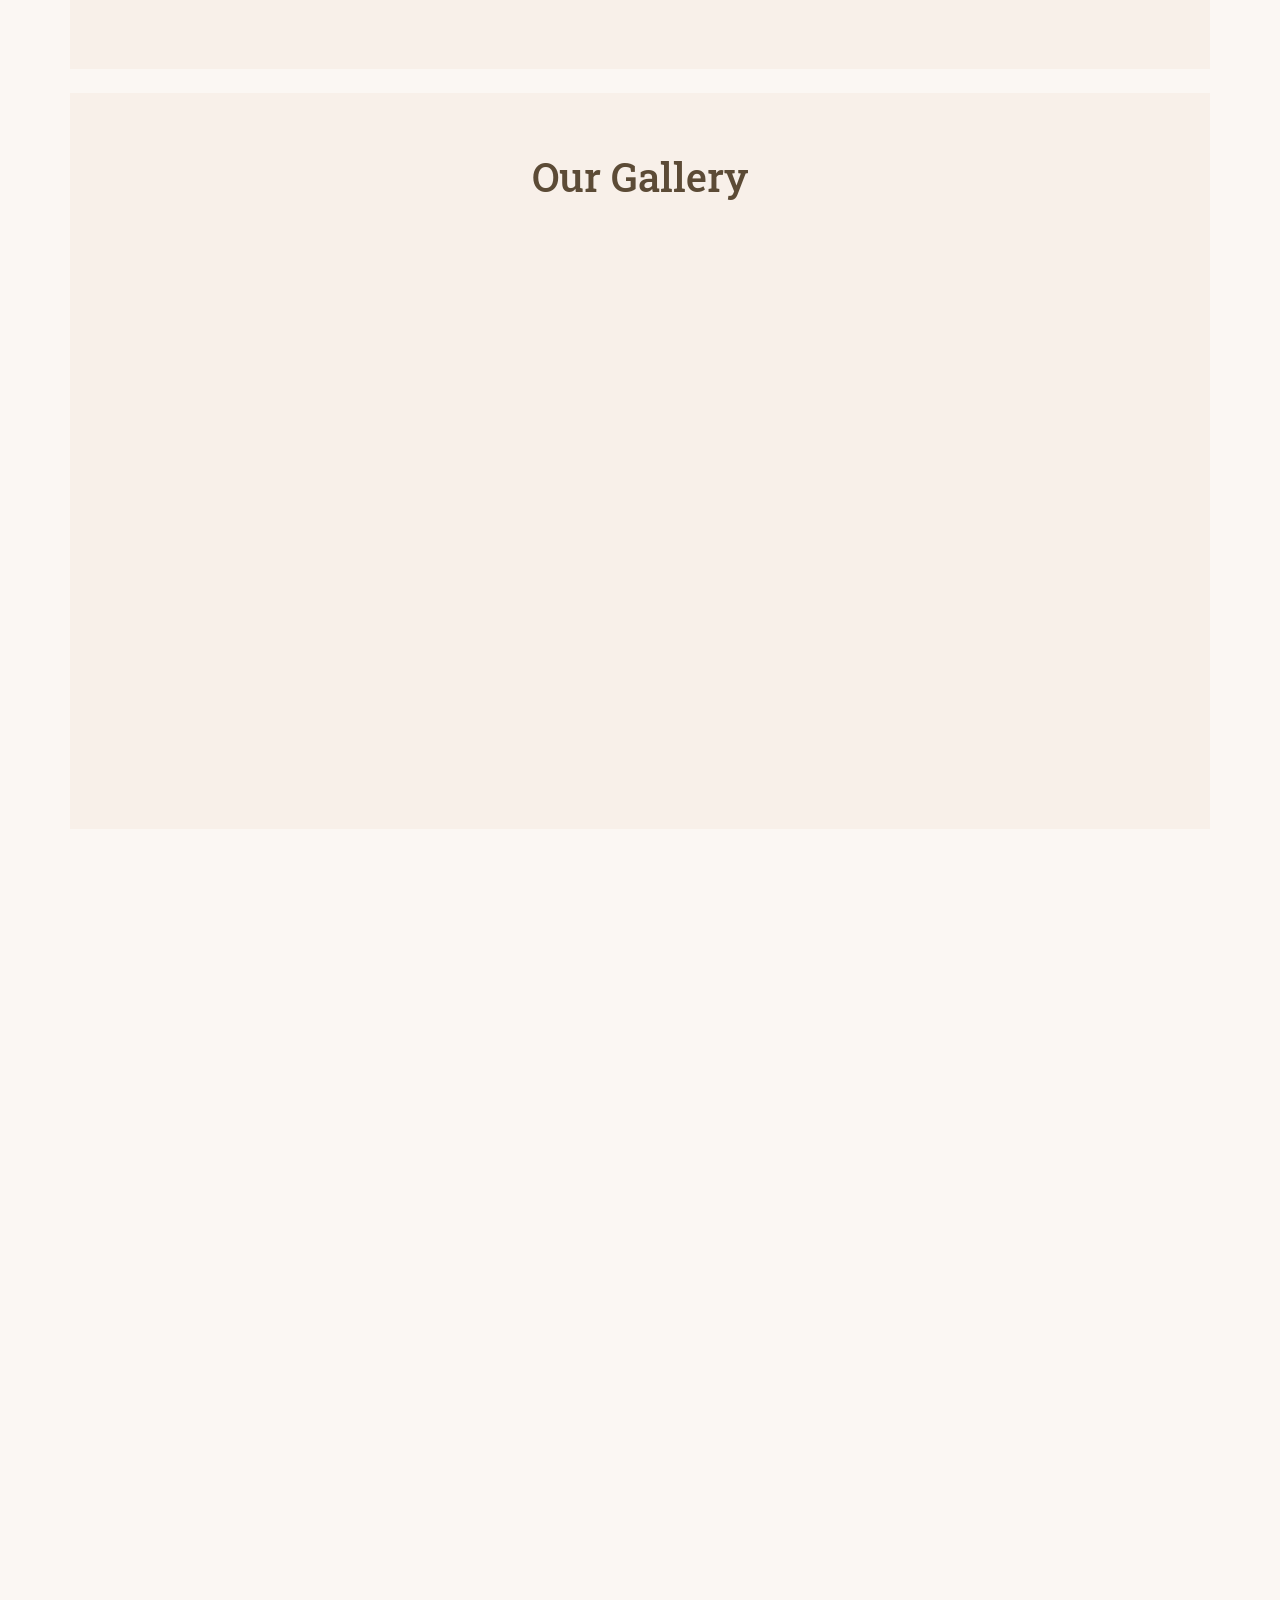
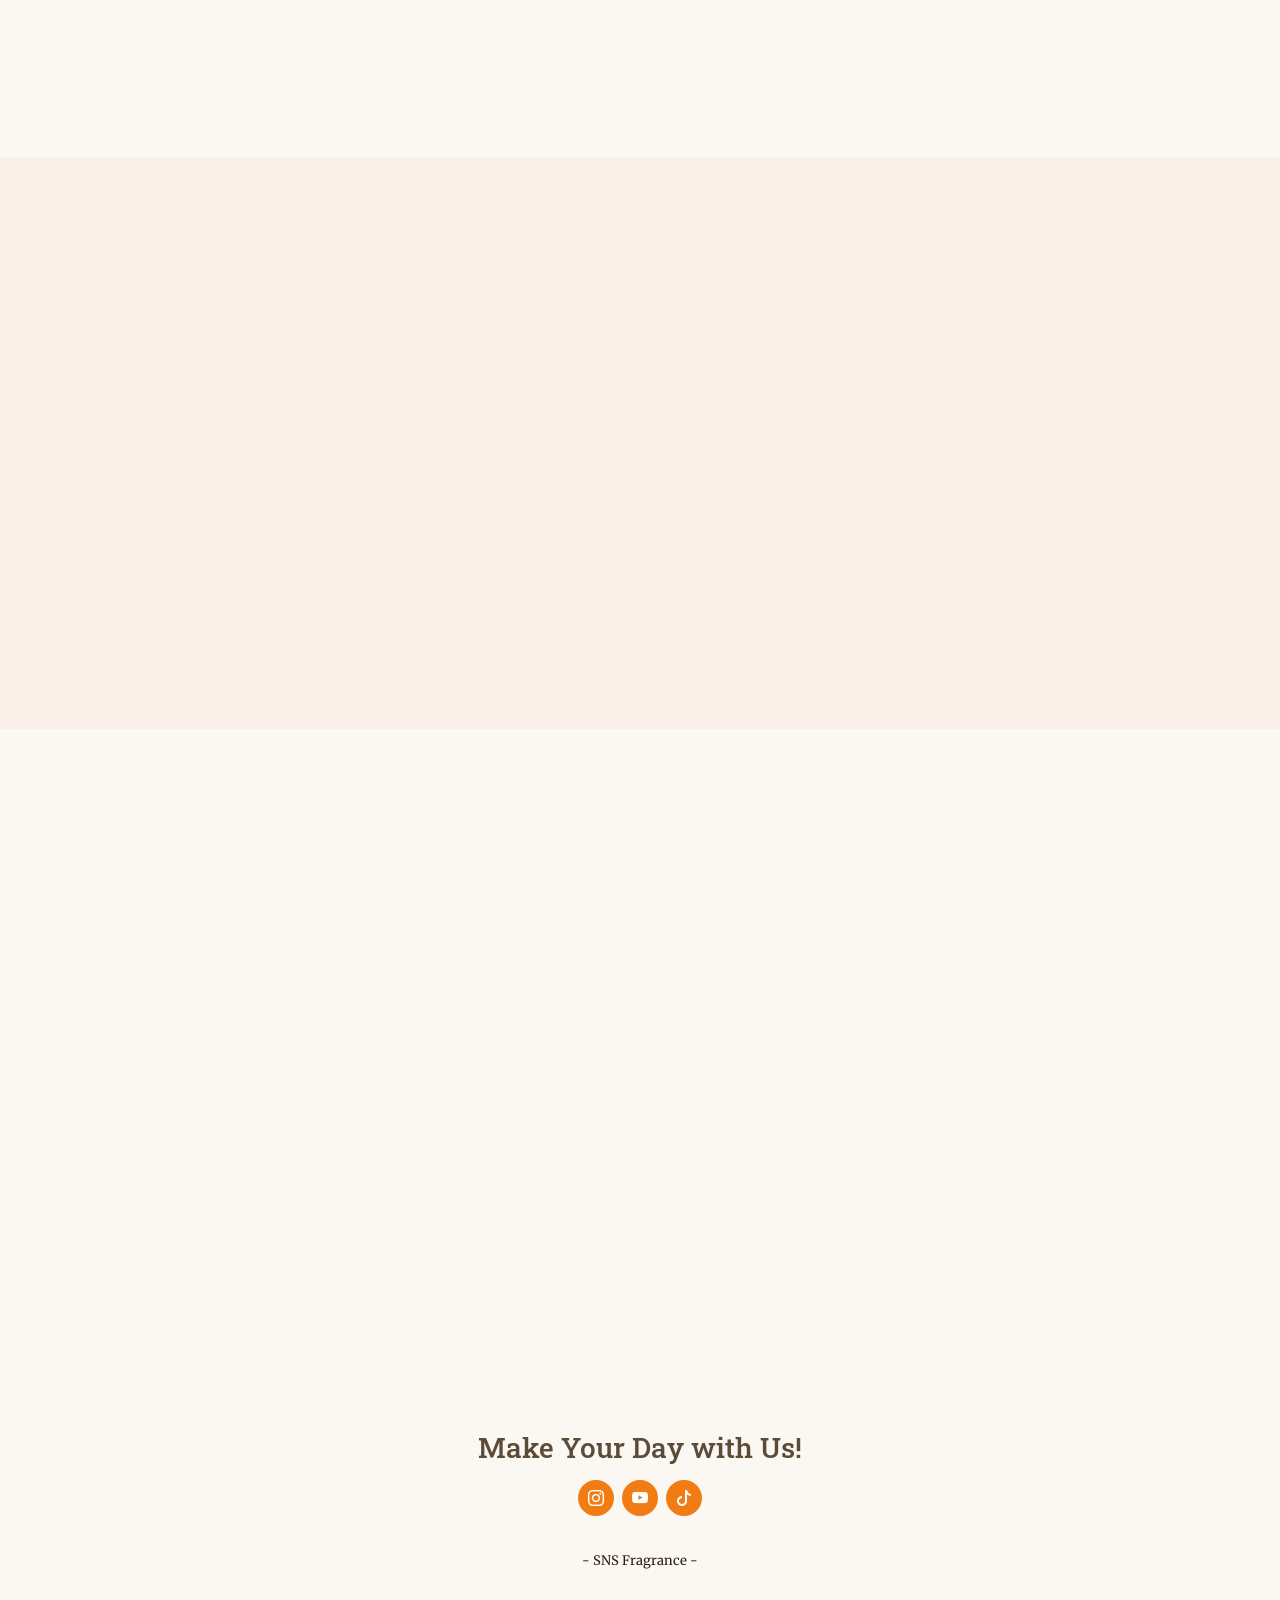
==== commit 4c49a1db: "Update index.html Signed-off-by: snsfragrance <snsfragranceid@gmail.com>" ====
--- a/index.html
+++ b/index.html
@@ -837,9 +837,10 @@
   <!-- Section Title -->
   <div class="container section-title" data-aos="fade-up">
     <h1>Our Gallery</h1>
-  </div>
+  </div><!-- End Section Title -->
 
   <div class="container" data-aos="fade-up" data-aos-delay="100">
+    <!-- Swiper container with wider spacing & center-aligned if needed -->
     <div class="swiper gallery-slider init-swiper" data-aos="fade-up" data-aos-delay="400">
       <script type="application/json" class="swiper-config">
         {
@@ -850,7 +851,7 @@
             "disableOnInteraction": false
           },
           "slidesPerView": 1,
-          "spaceBetween": 24,
+          "spaceBetween": 30,
           "pagination": {
             "el": ".swiper-pagination",
             "type": "bullets",
@@ -880,17 +881,11 @@
       <div class="swiper-wrapper">
         <!-- Slide 1 -->
         <div class="swiper-slide">
-          <div class="related-book-card h-100 d-flex flex-column">
-            <div class="product-image flex-grow-1">
-              <img 
-                src="assets/img/product/VATICAN 1.jpg" 
-                alt="Vatican 1" 
-                class="img-fluid w-100 h-100" 
-                loading="lazy"
-                style="aspect-ratio: 9/16; object-fit: cover;"
-              >
-            </div>
-            <div class="gallery-caption text-center mt-2">
+          <div class="related-book-card h-100">
+            <div class="product-image">
+              <img src="assets/img/product/VATICAN 1.jpg" alt="Vatican 1" class="img-fluid w-100" loading="lazy" style="aspect-ratio: 3/4; object-fit: cover;">
+            </div>
+            <div class="gallery-caption text-center mt-3">
               <h5 class="mb-0">Vatican 1</h5>
             </div>
           </div>
@@ -898,17 +893,11 @@
 
         <!-- Slide 2 -->
         <div class="swiper-slide">
-          <div class="related-book-card h-100 d-flex flex-column">
-            <div class="product-image flex-grow-1">
-              <img 
-                src="assets/img/product/VATICAN 2.jpg" 
-                alt="Vatican 2" 
-                class="img-fluid w-100 h-100" 
-                loading="lazy"
-                style="aspect-ratio: 9/16; object-fit: cover;"
-              >
-            </div>
-            <div class="gallery-caption text-center mt-2">
+          <div class="related-book-card h-100">
+            <div class="product-image">
+              <img src="assets/img/product/VATICAN 2.jpg" alt="Vatican 2" class="img-fluid w-100" loading="lazy" style="aspect-ratio: 3/4; object-fit: cover;">
+            </div>
+            <div class="gallery-caption text-center mt-3">
               <h5 class="mb-0">Vatican 2</h5>
             </div>
           </div>
@@ -916,17 +905,11 @@
 
         <!-- Slide 3 -->
         <div class="swiper-slide">
-          <div class="related-book-card h-100 d-flex flex-column">
-            <div class="product-image flex-grow-1">
-              <img 
-                src="assets/img/product/SPIAGGIA 1.jpg" 
-                alt="Spiaggia 1" 
-                class="img-fluid w-100 h-100" 
-                loading="lazy"
-                style="aspect-ratio: 9/16; object-fit: cover;"
-              >
-            </div>
-            <div class="gallery-caption text-center mt-2">
+          <div class="related-book-card h-100">
+            <div class="product-image">
+              <img src="assets/img/product/SPIAGGIA 1.jpg" alt="Spiaggia 1" class="img-fluid w-100" loading="lazy" style="aspect-ratio: 3/4; object-fit: cover;">
+            </div>
+            <div class="gallery-caption text-center mt-3">
               <h5 class="mb-0">Spiaggia 1</h5>
             </div>
           </div>
@@ -934,17 +917,11 @@
 
         <!-- Slide 4 -->
         <div class="swiper-slide">
-          <div class="related-book-card h-100 d-flex flex-column">
-            <div class="product-image flex-grow-1">
-              <img 
-                src="assets/img/product/BARCELONA 1.jpg" 
-                alt="Barcelona 1" 
-                class="img-fluid w-100 h-100" 
-                loading="lazy"
-                style="aspect-ratio: 9/16; object-fit: cover;"
-              >
-            </div>
-            <div class="gallery-caption text-center mt-2">
+          <div class="related-book-card h-100">
+            <div class="product-image">
+              <img src="assets/img/product/BARCELONA 1.jpg" alt="Barcelona 1" class="img-fluid w-100" loading="lazy" style="aspect-ratio: 3/4; object-fit: cover;">
+            </div>
+            <div class="gallery-caption text-center mt-3">
               <h5 class="mb-0">Barcelona 1</h5>
             </div>
           </div>
@@ -952,17 +929,11 @@
 
         <!-- Slide 5 -->
         <div class="swiper-slide">
-          <div class="related-book-card h-100 d-flex flex-column">
-            <div class="product-image flex-grow-1">
-              <img 
-                src="assets/img/product/SYDNEY 1.jpg" 
-                alt="Sydney 1" 
-                class="img-fluid w-100 h-100" 
-                loading="lazy"
-                style="aspect-ratio: 9/16; object-fit: cover;"
-              >
-            </div>
-            <div class="gallery-caption text-center mt-2">
+          <div class="related-book-card h-100">
+            <div class="product-image">
+              <img src="assets/img/product/SYDNEY 1.jpg" alt="Sydney 1" class="img-fluid w-100" loading="lazy" style="aspect-ratio: 3/4; object-fit: cover;">
+            </div>
+            <div class="gallery-caption text-center mt-3">
               <h5 class="mb-0">Sydney 1</h5>
             </div>
           </div>
@@ -970,17 +941,11 @@
 
         <!-- Slide 6 -->
         <div class="swiper-slide">
-          <div class="related-book-card h-100 d-flex flex-column">
-            <div class="product-image flex-grow-1">
-              <img 
-                src="assets/img/product/BUDAPEST 1.jpg" 
-                alt="Budapest 1" 
-                class="img-fluid w-100 h-100" 
-                loading="lazy"
-                style="aspect-ratio: 9/16; object-fit: cover;"
-              >
-            </div>
-            <div class="gallery-caption text-center mt-2">
+          <div class="related-book-card h-100">
+            <div class="product-image">
+              <img src="assets/img/product/BUDAPEST 1.jpg" alt="Budapest 1" class="img-fluid w-100" loading="lazy" style="aspect-ratio: 3/4; object-fit: cover;">
+            </div>
+            <div class="gallery-caption text-center mt-3">
               <h5 class="mb-0">Budapest 1</h5>
             </div>
           </div>
@@ -988,17 +953,11 @@
 
         <!-- Slide 7 -->
         <div class="swiper-slide">
-          <div class="related-book-card h-100 d-flex flex-column">
-            <div class="product-image flex-grow-1">
-              <img 
-                src="assets/img/product/ALPS 1.jpg" 
-                alt="Alps 1" 
-                class="img-fluid w-100 h-100" 
-                loading="lazy"
-                style="aspect-ratio: 9/16; object-fit: cover;"
-              >
-            </div>
-            <div class="gallery-caption text-center mt-2">
+          <div class="related-book-card h-100">
+            <div class="product-image">
+              <img src="assets/img/product/ALPS 1.jpg" alt="Alps 1" class="img-fluid w-100" loading="lazy" style="aspect-ratio: 3/4; object-fit: cover;">
+            </div>
+            <div class="gallery-caption text-center mt-3">
               <h5 class="mb-0">Alps 1</h5>
             </div>
           </div>
@@ -1006,17 +965,11 @@
 
         <!-- Slide 8 -->
         <div class="swiper-slide">
-          <div class="related-book-card h-100 d-flex flex-column">
-            <div class="product-image flex-grow-1">
-              <img 
-                src="assets/img/product/INNSBRUCK 1.jpg" 
-                alt="Innsbruck 1" 
-                class="img-fluid w-100 h-100" 
-                loading="lazy"
-                style="aspect-ratio: 9/16; object-fit: cover;"
-              >
-            </div>
-            <div class="gallery-caption text-center mt-2">
+          <div class="related-book-card h-100">
+            <div class="product-image">
+              <img src="assets/img/product/INNSBRUCK 1.jpg" alt="Innsbruck 1" class="img-fluid w-100" loading="lazy" style="aspect-ratio: 3/4; object-fit: cover;">
+            </div>
+            <div class="gallery-caption text-center mt-3">
               <h5 class="mb-0">Innsbruck 1</h5>
             </div>
           </div>
@@ -1024,24 +977,25 @@
 
         <!-- Slide 9 -->
         <div class="swiper-slide">
-          <div class="related-book-card h-100 d-flex flex-column">
-            <div class="product-image flex-grow-1">
-              <img 
-                src="assets/img/product/VALLETTA 1.jpg" 
-                alt="Valletta 1" 
-                class="img-fluid w-100 h-100" 
-                loading="lazy"
-                style="aspect-ratio: 9/16; object-fit: cover;"
-              >
-            </div>
-            <div class="gallery-caption text-center mt-2">
+          <div class="related-book-card h-100">
+            <div class="product-image">
+              <img src="assets/img/product/VALLETTA 1.jpg" alt="Valletta 1" class="img-fluid w-100" loading="lazy" style="aspect-ratio: 3/4; object-fit: cover;">
+            </div>
+            <div class="gallery-caption text-center mt-3">
               <h5 class="mb-0">Valletta 1</h5>
             </div>
           </div>
         </div>
       </div>
 
+      <!-- Pagination -->
       <div class="swiper-pagination"></div>
+
+      <!-- Optional: Navigation Arrows (uncomment if needed) -->
+      <!--
+      <div class="swiper-button-next"></div>
+      <div class="swiper-button-prev"></div>
+      -->
     </div>
   </div>
 </section>
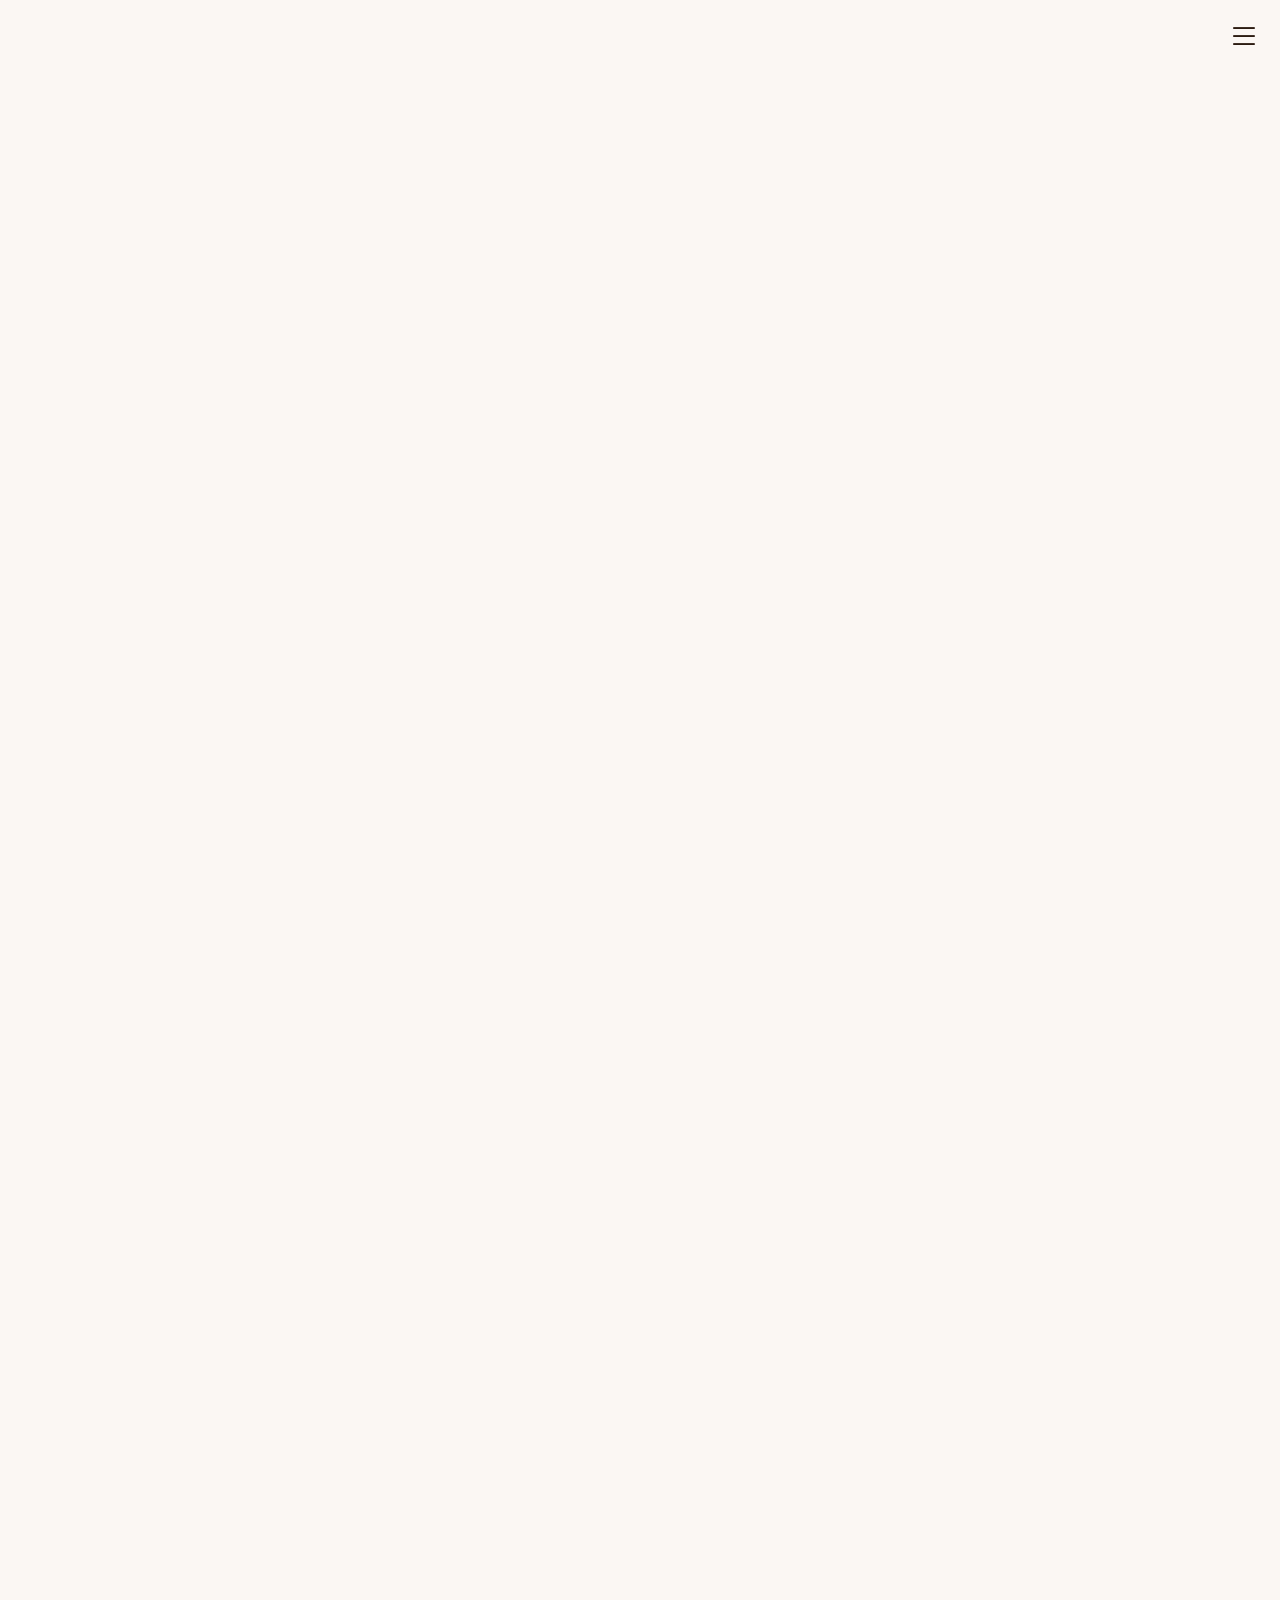
==== commit 62f24b88: "Update index.html Signed-off-by: snsfragrance <snsfragranceid@gmail.com>" ====
--- a/index.html
+++ b/index.html
@@ -831,198 +831,236 @@
         </div>
       </div> -->
     </section><!-- /Related Books Section
-  
- <!-- Gallery Section -->
-<section id="gallery" class="gallery section light-background">
-  <!-- Section Title -->
-  <div class="container section-title" data-aos="fade-up">
-    <h1>Our Gallery</h1>
-  </div><!-- End Section Title -->
-
-  <div class="container" data-aos="fade-up" data-aos-delay="100">
-    <!-- Swiper container with wider spacing & center-aligned if needed -->
-    <div class="swiper gallery-slider init-swiper" data-aos="fade-up" data-aos-delay="400">
-      <script type="application/json" class="swiper-config">
-        {
-          "loop": true,
-          "speed": 800,
-          "autoplay": {
-            "delay": 5000,
-            "disableOnInteraction": false
-          },
-          "slidesPerView": 1,
-          "spaceBetween": 30,
-          "pagination": {
-            "el": ".swiper-pagination",
-            "type": "bullets",
-            "clickable": true
-          },
-          "breakpoints": {
-            "576": {
-              "slidesPerView": 1,
-              "spaceBetween": 20
-            },
-            "768": {
-              "slidesPerView": 2,
-              "spaceBetween": 24
-            },
-            "992": {
-              "slidesPerView": 3,
-              "spaceBetween": 30
-            },
-            "1200": {
-              "slidesPerView": 3,
-              "spaceBetween": 40
-            }
-          }
-        }
-      </script>
-
-      <div class="swiper-wrapper">
-        <!-- Slide 1 -->
-        <div class="swiper-slide">
-          <div class="related-book-card h-100">
-            <div class="product-image">
-              <img src="assets/img/product/VATICAN 1.jpg" alt="Vatican 1" class="img-fluid w-100" loading="lazy" style="aspect-ratio: 3/4; object-fit: cover;">
-            </div>
-            <div class="gallery-caption text-center mt-3">
-              <h5 class="mb-0">Vatican 1</h5>
+
+     <!-- Related Books Section -->
+    <section id="gallery-books" class="related-books section light-background">
+      <!-- Section Title -->
+      
+        <div class="container section-title" data-aos="fade-up">
+        <h1>Our Gallery</h1>
+      </div>
+
+      <div class="container" data-aos="fade-up" data-aos-delay="100">
+
+        <div class="row gy-4">
+          <div class="col-lg-4 col-md-6" data-aos="fade-up" data-aos-delay="100">
+            <div class="related-book-card">
+              <div class="product-image">
+                <img src="assets/img/product/VATICAN 1.jpg" width="100%" height="auto" alt="Book Cover" class="img-fluid">
+              </div>
+            </div>
+          </div>
+
+          <div class="col-lg-4 col-md-6" data-aos="fade-up" data-aos-delay="200">
+            <div class="related-book-card">
+              <div class="product-image">
+                <img src="assets/img/product/VATICAN 2.jpg" alt="Book Cover" class="img-fluid">
+              </div>
+            </div>
+          </div>
+          
+          <div class="col-lg-4 col-md-6" data-aos="fade-up" data-aos-delay="300">
+            <div class="related-book-card">
+              <div class="product-image">
+                <img src="assets/img/product/VATICAN 3.jpg" alt="Book Cover" class="img-fluid">
+              </div>
+            </div>
+          </div>
+
+          <div class="col-lg-4 col-md-6" data-aos="fade-up" data-aos-delay="300">
+            <div class="related-book-card">
+              <div class="product-image">
+                <img src="assets/img/product/VATICAN 4.jpg" alt="Book Cover" class="img-fluid">
+              </div>
+            </div>
+          </div>
+
+          <div class="col-lg-4 col-md-6" data-aos="fade-up" data-aos-delay="300">
+            <div class="related-book-card">
+              <div class="product-image">
+                <img src="assets/img/product/SPIAGGIA 1.jpg" alt="Book Cover" class="img-fluid">
+              </div>
+            </div>
+          </div>
+
+          <div class="col-lg-4 col-md-6" data-aos="fade-up" data-aos-delay="300">
+            <div class="related-book-card">
+              <div class="product-image">
+                <img src="assets/img/product/SPIAGGIA 2.jpg" alt="Book Cover" class="img-fluid">
+              </div>
+            </div>
+          </div>
+
+          <div class="col-lg-4 col-md-6" data-aos="fade-up" data-aos-delay="300">
+            <div class="related-book-card">
+              <div class="product-image">
+                <img src="assets/img/product/BARCELONA 1.jpg" alt="Book Cover" class="img-fluid">
+              </div>
+            </div>
+          </div>
+
+          <div class="col-lg-4 col-md-6" data-aos="fade-up" data-aos-delay="300">
+            <div class="related-book-card">
+              <div class="product-image">
+                <img src="assets/img/product/SICILY 1.jpg" alt="Book Cover" class="img-fluid">
+              </div>
+            </div>
+          </div>
+
+          <div class="col-lg-4 col-md-6" data-aos="fade-up" data-aos-delay="300">
+            <div class="related-book-card">
+              <div class="product-image">
+                <img src="assets/img/product/BARCELONA 2.jpeg" alt="Book Cover" class="img-fluid">
+              </div>
+            </div>
+          </div>
+
+          <div class="col-lg-4 col-md-6" data-aos="fade-up" data-aos-delay="300">
+            <div class="related-book-card">
+              <div class="product-image">
+                <img src="assets/img/product/UK 1.jpg" alt="Book Cover" class="img-fluid">
+              </div>
+            </div>
+          </div>
+
+          <div class="col-lg-4 col-md-6" data-aos="fade-up" data-aos-delay="300">
+            <div class="related-book-card">
+              <div class="product-image">
+                <img src="assets/img/product/UK 2.jpg" alt="Book Cover" class="img-fluid">
+              </div>
+            </div>
+          </div>
+
+          <div class="col-lg-4 col-md-6" data-aos="fade-up" data-aos-delay="300">
+            <div class="related-book-card">
+              <div class="product-image">
+                <img src="assets/img/product/SYDNEY 3.jpg" alt="Book Cover" class="img-fluid">
+              </div>
+            </div>
+          </div>
+
+          <div class="col-lg-4 col-md-6" data-aos="fade-up" data-aos-delay="300">
+            <div class="related-book-card">
+              <div class="product-image">
+                <img src="assets/img/product/MONG KOK 1.jpg" alt="Book Cover" class="img-fluid">
+              </div>
+            </div>
+          </div>
+
+          <div class="col-lg-4 col-md-6" data-aos="fade-up" data-aos-delay="300">
+            <div class="related-book-card">
+              <div class="product-image">
+                <img src="assets/img/product/SYDNEY 1.jpg" alt="Book Cover" class="img-fluid">
+              </div>
+            </div>
+          </div>
+
+          <div class="col-lg-4 col-md-6" data-aos="fade-up" data-aos-delay="300">
+            <div class="related-book-card">
+              <div class="product-image">
+                <img src="assets/img/product/SYDNEY 2.jpg" alt="Book Cover" class="img-fluid">
+              </div>
+            </div>
+          </div>
+
+          <div class="col-lg-4 col-md-6" data-aos="fade-up" data-aos-delay="300">
+            <div class="related-book-card">
+              <div class="product-image">
+                <img src="assets/img/product/BUDAPEST 1.jpg" alt="Book Cover" class="img-fluid">
+              </div>
+            </div>
+          </div>
+
+          <div class="col-lg-4 col-md-6" data-aos="fade-up" data-aos-delay="300">
+            <div class="related-book-card">
+              <div class="product-image">
+                <img src="assets/img/product/BUDAPEST 2.jpg" alt="Book Cover" class="img-fluid">
+              </div>
+            </div>
+          </div>
+
+          <div class="col-lg-4 col-md-6" data-aos="fade-up" data-aos-delay="300">
+            <div class="related-book-card">
+              <div class="product-image">
+                <img src="assets/img/product/SALZBURG 1.jpg" alt="Book Cover" class="img-fluid">
+              </div>
+            </div>
+          </div>
+
+          <div class="col-lg-4 col-md-6" data-aos="fade-up" data-aos-delay="300">
+            <div class="related-book-card">
+              <div class="product-image">
+                <img src="assets/img/product/ALPS 1.jpg" alt="Book Cover" class="img-fluid">
+              </div>
+            </div>
+          </div>
+
+          <div class="col-lg-4 col-md-6" data-aos="fade-up" data-aos-delay="300">
+            <div class="related-book-card">
+              <div class="product-image">
+                <img src="assets/img/product/ALPS 2.jpg" alt="Book Cover" class="img-fluid">
+              </div>
+            </div>
+          </div>
+
+          <div class="col-lg-4 col-md-6" data-aos="fade-up" data-aos-delay="300">
+            <div class="related-book-card">
+              <div class="product-image">
+                <img src="assets/img/product/ALPS 3.jpg" alt="Book Cover" class="img-fluid">
+              </div>
+            </div>
+          </div>
+
+          <div class="col-lg-4 col-md-6" data-aos="fade-up" data-aos-delay="300">
+            <div class="related-book-card">
+              <div class="product-image">
+                <img src="assets/img/product/INNSBRUCK 1.jpg" alt="Book Cover" class="img-fluid">
+              </div>
+            </div>
+          </div>
+
+          <div class="col-lg-4 col-md-6" data-aos="fade-up" data-aos-delay="300">
+            <div class="related-book-card">
+              <div class="product-image">
+                <img src="assets/img/product/INNSBRUCK 2.jpg" alt="Book Cover" class="img-fluid">
+              </div>
+            </div>
+          </div>
+
+          <div class="col-lg-4 col-md-6" data-aos="fade-up" data-aos-delay="300">
+            <div class="related-book-card">
+              <div class="product-image">
+                <img src="assets/img/product/INNSBRUCK 3.jpg" alt="Book Cover" class="img-fluid">
+              </div>
+            </div>
+          </div>
+
+          <div class="col-lg-4 col-md-6" data-aos="fade-up" data-aos-delay="300">
+            <div class="related-book-card">
+              <div class="product-image">
+                <img src="assets/img/product/MARSEILLE 1.jpg" alt="Book Cover" class="img-fluid">
+              </div>
+            </div>
+          </div>
+
+          <div class="col-lg-4 col-md-6" data-aos="fade-up" data-aos-delay="300">
+            <div class="related-book-card">
+              <div class="product-image">
+                <img src="assets/img/product/VATICAN 5.jpeg" alt="Book Cover" class="img-fluid">
+              </div>
+            </div>
+          </div>
+
+          <div class="col-lg-4 col-md-6" data-aos="fade-up" data-aos-delay="300">
+            <div class="related-book-card">
+              <div class="product-image">
+                <img src="assets/img/product/VALLETTA 1.jpg" alt="Book Cover" class="img-fluid">
+              </div>
             </div>
           </div>
         </div>
-
-        <!-- Slide 2 -->
-        <div class="swiper-slide">
-          <div class="related-book-card h-100">
-            <div class="product-image">
-              <img src="assets/img/product/VATICAN 2.jpg" alt="Vatican 2" class="img-fluid w-100" loading="lazy" style="aspect-ratio: 3/4; object-fit: cover;">
-            </div>
-            <div class="gallery-caption text-center mt-3">
-              <h5 class="mb-0">Vatican 2</h5>
-            </div>
-          </div>
-        </div>
-
-        <!-- Slide 3 -->
-        <div class="swiper-slide">
-          <div class="related-book-card h-100">
-            <div class="product-image">
-              <img src="assets/img/product/SPIAGGIA 1.jpg" alt="Spiaggia 1" class="img-fluid w-100" loading="lazy" style="aspect-ratio: 3/4; object-fit: cover;">
-            </div>
-            <div class="gallery-caption text-center mt-3">
-              <h5 class="mb-0">Spiaggia 1</h5>
-            </div>
-          </div>
-        </div>
-
-        <!-- Slide 4 -->
-        <div class="swiper-slide">
-          <div class="related-book-card h-100">
-            <div class="product-image">
-              <img src="assets/img/product/BARCELONA 1.jpg" alt="Barcelona 1" class="img-fluid w-100" loading="lazy" style="aspect-ratio: 3/4; object-fit: cover;">
-            </div>
-            <div class="gallery-caption text-center mt-3">
-              <h5 class="mb-0">Barcelona 1</h5>
-            </div>
-          </div>
-        </div>
-
-        <!-- Slide 5 -->
-        <div class="swiper-slide">
-          <div class="related-book-card h-100">
-            <div class="product-image">
-              <img src="assets/img/product/SYDNEY 1.jpg" alt="Sydney 1" class="img-fluid w-100" loading="lazy" style="aspect-ratio: 3/4; object-fit: cover;">
-            </div>
-            <div class="gallery-caption text-center mt-3">
-              <h5 class="mb-0">Sydney 1</h5>
-            </div>
-          </div>
-        </div>
-
-        <!-- Slide 6 -->
-        <div class="swiper-slide">
-          <div class="related-book-card h-100">
-            <div class="product-image">
-              <img src="assets/img/product/BUDAPEST 1.jpg" alt="Budapest 1" class="img-fluid w-100" loading="lazy" style="aspect-ratio: 3/4; object-fit: cover;">
-            </div>
-            <div class="gallery-caption text-center mt-3">
-              <h5 class="mb-0">Budapest 1</h5>
-            </div>
-          </div>
-        </div>
-
-        <!-- Slide 7 -->
-        <div class="swiper-slide">
-          <div class="related-book-card h-100">
-            <div class="product-image">
-              <img src="assets/img/product/ALPS 1.jpg" alt="Alps 1" class="img-fluid w-100" loading="lazy" style="aspect-ratio: 3/4; object-fit: cover;">
-            </div>
-            <div class="gallery-caption text-center mt-3">
-              <h5 class="mb-0">Alps 1</h5>
-            </div>
-          </div>
-        </div>
-
-        <!-- Slide 8 -->
-        <div class="swiper-slide">
-          <div class="related-book-card h-100">
-            <div class="product-image">
-              <img src="assets/img/product/INNSBRUCK 1.jpg" alt="Innsbruck 1" class="img-fluid w-100" loading="lazy" style="aspect-ratio: 3/4; object-fit: cover;">
-            </div>
-            <div class="gallery-caption text-center mt-3">
-              <h5 class="mb-0">Innsbruck 1</h5>
-            </div>
-          </div>
-        </div>
-
-        <!-- Slide 9 -->
-        <div class="swiper-slide">
-          <div class="related-book-card h-100">
-            <div class="product-image">
-              <img src="assets/img/product/VALLETTA 1.jpg" alt="Valletta 1" class="img-fluid w-100" loading="lazy" style="aspect-ratio: 3/4; object-fit: cover;">
-            </div>
-            <div class="gallery-caption text-center mt-3">
-              <h5 class="mb-0">Valletta 1</h5>
-            </div>
-          </div>
-        </div>
-      </div>
-
-      <!-- Pagination -->
-      <div class="swiper-pagination"></div>
-
-      <!-- Optional: Navigation Arrows (uncomment if needed) -->
-      <!--
-      <div class="swiper-button-next"></div>
-      <div class="swiper-button-prev"></div>
-      -->
-    </div>
-  </div>
-</section>
-
-    <!-- Testimonials, FAQ, Contact — unchanged -->
-    <!-- ... (copy-paste dari file Anda tanpa modifikasi) ... -->
-
-  </main>
-
-  <footer id="footer" class="footer">
-    <!-- ... (unchanged) ... -->
-  </footer>
-
-  <!-- Scroll Top -->
-  <a href="#" id="scroll-top" class="scroll-top d-flex align-items-center justify-content-center"><i class="bi bi-arrow-up-short"></i></a>
-  <!-- Preloader -->
-  <div id="preloader"></div>
-
-  <!-- Vendor JS Files -->
-  <script src="assets/vendor/bootstrap/js/bootstrap.bundle.min.js"></script>
-  <script src="assets/vendor/php-email-form/validate.js"></script>
-  <script src="assets/vendor/aos/aos.js"></script>
-  <script src="assets/vendor/swiper/swiper-bundle.min.js"></script>
-  <!-- Main JS File -->
-  <script src="assets/js/main.js"></script>
-</body>
-</html>         
+      </div>
+  </section>
         
 <!--         <div class="row mt-5">
           <div class="col-12 text-center" data-aos="fade-up" data-aos-delay="700">
@@ -1367,348 +1405,4 @@
                 <div class="retailers">
                   <span>Available at:</span>
                   <div class="retailer-logos">
-                    <a href="#" title="Amazon"><i class="bi bi-amazon"></i></a>
-                    <a href="#" title="Barnes &amp; Noble"><i class="bi bi-shop"></i></a>
-                    <a href="#" title="IndieBound"><i class="bi bi-shop-window"></i></a>
-                  </div>
-                </div>
-              </div>
-            </div>
-          </div>
-
-          <div class="col-lg-3 col-md-6" data-aos="fade-up" data-aos-delay="300">
-            <div class="book-format-card">
-              <div class="format-icon">
-                <i class="bi bi-tablet"></i>
-              </div>
-              <h3>E-Book</h3>
-              <div class="format-price">$9.99</div>
-              <ul class="format-features">
-                <li><i class="bi bi-check-circle"></i> Instant download</li>
-                <li><i class="bi bi-check-circle"></i> Compatible with all devices</li>
-                <li><i class="bi bi-check-circle"></i> Adjustable text size</li>
-                <li><i class="bi bi-check-circle"></i> Digital bookmarking</li>
-              </ul>
-              <div class="buy-options">
-                <a href="#" class="btn-purchase">Buy Now</a>
-                <div class="retailers">
-                  <span>Available at:</span>
-                  <div class="retailer-logos">
-                    <a href="#" title="Kindle"><i class="bi bi-kindle"></i></a>
-                    <a href="#" title="Apple Books"><i class="bi bi-apple"></i></a>
-                    <a href="#" title="Google Play"><i class="bi bi-google"></i></a>
-                  </div>
-                </div>
-              </div>
-            </div>
-          </div>
-
-          <div class="col-lg-3 col-md-6" data-aos="fade-up" data-aos-delay="400">
-            <div class="book-format-card">
-              <div class="format-icon">
-                <i class="bi bi-headphones"></i>
-              </div>
-              <h3>Audiobook</h3>
-              <div class="format-price">$19.99</div>
-              <ul class="format-features">
-                <li><i class="bi bi-check-circle"></i> Professional narration</li>
-                <li><i class="bi bi-check-circle"></i> 10 hours 23 minutes</li>
-                <li><i class="bi bi-check-circle"></i> High-quality audio</li>
-                <li><i class="bi bi-check-circle"></i> Stream or download</li>
-              </ul>
-              <div class="buy-options">
-                <a href="#" class="btn-purchase">Buy Now</a>
-                <div class="retailers">
-                  <span>Available at:</span>
-                  <div class="retailer-logos">
-                    <a href="#" title="Audible"><i class="bi bi-soundwave"></i></a>
-                    <a href="#" title="Apple Books"><i class="bi bi-apple"></i></a>
-                    <a href="#" title="Google Play"><i class="bi bi-google"></i></a>
-                  </div>
-                </div>
-              </div>
-            </div>
-          </div>
-        </div> -->
-
-    </section><!-- /Purchase Section -->
-
-    <!-- Faq Section -->
-    <section class="faq-9 faq section light-background" id="faq">
-
-      <div class="container">
-        <div class="row">
-
-          <div class="col-lg-5" data-aos="fade-up">
-            <h2 class="faq-title">Have a question? Check out the F.A.Q.</h2>
-            <p class="faq-description">Masih bingung mau pilih parfum yang cocok? Langsung aja DM kami di Instagram. Tim kami siap bantu menjawab semua pertanyaanmu!</p>
-            <div class="faq-arrow d-none d-lg-block" data-aos="fade-up" data-aos-delay="200">
-              <svg class="faq-arrow" width="200" height="211" viewBox="0 0 200 211" fill="none" xmlns="http://www.w3.org/2000/svg">
-                <path d="M198.804 194.488C189.279 189.596 179.529 185.52 169.407 182.07L169.384 182.049C169.227 181.994 169.07 181.939 168.912 181.884C166.669 181.139 165.906 184.546 167.669 185.615C174.053 189.473 182.761 191.837 189.146 195.695C156.603 195.912 119.781 196.591 91.266 179.049C62.5221 161.368 48.1094 130.695 56.934 98.891C84.5539 98.7247 112.556 84.0176 129.508 62.667C136.396 53.9724 146.193 35.1448 129.773 30.2717C114.292 25.6624 93.7109 41.8875 83.1971 51.3147C70.1109 63.039 59.63 78.433 54.2039 95.0087C52.1221 94.9842 50.0776 94.8683 48.0703 94.6608C30.1803 92.8027 11.2197 83.6338 5.44902 65.1074C-1.88449 41.5699 14.4994 19.0183 27.9202 1.56641C28.6411 0.625793 27.2862 -0.561638 26.5419 0.358501C13.4588 16.4098 -0.221091 34.5242 0.896608 56.5659C1.8218 74.6941 14.221 87.9401 30.4121 94.2058C37.7076 97.0203 45.3454 98.5003 53.0334 98.8449C47.8679 117.532 49.2961 137.487 60.7729 155.283C87.7615 197.081 139.616 201.147 184.786 201.155L174.332 206.827C172.119 208.033 174.345 211.287 176.537 210.105C182.06 207.125 187.582 204.122 193.084 201.144C193.346 201.147 195.161 199.887 195.423 199.868C197.08 198.548 193.084 201.144 195.528 199.81C196.688 199.192 197.846 198.552 199.006 197.935C200.397 197.167 200.007 195.087 198.804 194.488ZM60.8213 88.0427C67.6894 72.648 78.8538 59.1566 92.1207 49.0388C98.8475 43.9065 106.334 39.2953 114.188 36.1439C117.295 34.8947 120.798 33.6609 124.168 33.635C134.365 33.5511 136.354 42.9911 132.638 51.031C120.47 77.4222 86.8639 93.9837 58.0983 94.9666C58.8971 92.6666 59.783 90.3603 60.8213 88.0427Z" fill="currentColor"></path>
-              </svg>
-            </div>
-          </div>
-
-          <div class="col-lg-7" data-aos="fade-up" data-aos-delay="300">
-            <div class="faq-container">
-
-              <div class="faq-item">
-                <h3>Apa yang membedakan SNS Fragrance dengan parfum dari brand lain?</h3>
-                <div class="faq-content">
-                  <p>SNS Fragrance menghadirkan standar kualitas setara dengan parfum internasional. Melalui riset mendalam, kami memahami struktur parfum dengan sillage, projection, dan longevity yang optimal.</p>
-                </div>
-                <div class="faq-content">
-                  <p>Kami tidak meniru aroma lain, melainkan menciptakan identitas aroma eksklusif versi SNS Fragrance yang autentik, berkarakter, dan dirancang untuk dapat dinikmati oleh setiap individu.</p>
-                </div>
-                <i class="faq-toggle bi bi-chevron-right"></i>
-              </div><!-- End Faq item-->
-
-              <div class="faq-item">
-                <h3>Sebenarnya, apakah SNS Fragrance lebih ditujukan untuk pria, wanita, atau dapat digunakan oleh keduanya?</h3>
-                <div class="faq-content">
-                  <p>Sebenernya, dalam dunia parfum nggak ada yang khusus buat cowok atau cewek. Semua aroma diambil dari alam. Jadi, setiap orang punya aroma favoritnya masing-masing.</p>
-                </div>
-                <div class="faq-content">
-                  <p>Namun, pada umumnya, aroma dengan karakter maskulin lebih sering dipilih oleh cowok. Sementara, aroma feminin lebih disukai oleh cewek.</p>
-                </div>
-                <div class="faq-content">    
-                  <p>Pada akhirnya, pilihan parfum adalah soal selera pribadi. Jadi, nggak ada keharusan bahwa cowok harus memilih aroma maskulin dan cewek harus memilih aroma feminim. Pilih saja aroma yang paling bikin kalian merasa nyaman dan percaya diri.</p>
-                </div>
-                <i class="faq-toggle bi bi-chevron-right"></i>
-              </div><!-- End Faq item-->
-
-              <div class="faq-item">
-                <h3>Apa produk best seller dari SNS Fragrance?</h3>
-                <div class="faq-content">
-                  <p>Produk kami terdiri dari dua seri, yaitu COCOA AMORE dan TRANQUILITY. Best seller dari COCOA AMORE adalah varian COCOA AMORE INTENSE, sementara best seller dari TRANQUILITY adalah varian TRANQUILITY MEMORIES.</p>
-                </div>
-                <div class="faq-content">
-                  <p>Namun, pilihan aroma sepenuhnya tergantung pada selera pribadi. Tidak semua orang menyukai aroma dari produk best seller kami dan banyak juga yang lebih menikmati varian aroma lainnya dalam koleksi produk kami.</p>
-                </div>
-                <i class="faq-toggle bi bi-chevron-right"></i>
-              </div><!-- End Faq item-->
-
-              <div class="faq-item">
-                <h3>Bagaimana prosedur klaim garansi apabila produk yang diterima mengalami kerusakan atau tidak sesuai dengan pesanan?</h3>
-                <div class="faq-content">
-                  <p>Kami memahami bahwa kesalahan dapat terjadi, seperti pengiriman varian yang tidak sesuai atau produk yang diterima dalam kondisi rusak. Namun, kalian tidak perlu khawatir, pihak SNS Fragrance menyediakan garansi untuk kejadian seperti itu.</p>
-                </div>
-                <div class="faq-content">
-                  <p>Bagi kalian yang menerima produk tidak sesuai dengan varian yang dipesan, mengalami kerusakan (seperti pecah atau cacat), kekurangan jumlah, atau mengalami kendala lainnya, mohon segera hubungi Tim SNS Fragrance melalui DM Instagram, WhatsApp, atau fitur chat di marketplace resmi kami.</p>
-                </div>
-                <div class="faq-content">
-                  <p>Untuk keperluan klaim garansi, harap sertakan video unboxing lengkap tanpa cut atau edit sebagai bukti.</p>
-                </div>
-                <div class="faq-content">
-                  <p>Setelah proses verifikasi, kami akan segera mengirimkan produk pengganti yang sesuai tanpa perlu mengembalikan produk yang bermasalah sebelumnya.</p>
-                </div>
-                <i class="faq-toggle bi bi-chevron-right"></i>
-              </div><!-- End Faq item-->
-
-              <div class="faq-item">
-                <h3>Apakah tersedia kesempatan untuk menjadi reseller SNS Fragrance? Mohon informasi mengenai prosedur atau persyaratannya</h3>
-                <div class="faq-content">
-                  <p>SNS Fragrance membuka peluang bagi siapa saja yang berminat untuk menjadi reseller resmi kami. Sebagai bentuk dukungan, kami menyediakan sampel gratis untuk setiap varian produk khusus bagi para reseller.</p>
-                </div>
-                <div class="faq-content">
-                  <p>Namun, terdapat beberapa persyaratan yang perlu dipenuhi sebelum bergabung. Untuk informasi lebih lanjut mengenai syarat dan ketentuan menjadi reseller, silakan hubungi kami melalui WhatsApp resmi.</p>
-                </div>
-                <i class="faq-toggle bi bi-chevron-right"></i>
-              </div><!-- End Faq item-->
-            </div>
-          </div>
-
-        </div>
-      </div>
-    </section><!-- /Faq Section -->
-
-    <!-- Contact Section -->
-    <section id="contact" class="contact section">
-      <!-- Section Title -->
-      <div class="container section-title" data-aos="fade-up">
-        <h1>Contact</h1>
-      </div><!-- End Section Title -->
-
-      <div class="container" data-aos="fade-up" data-aos-delay="100">
-        <div class="row">
-          <div class="col-lg-12" data-aos="fade-right" data-aos-delay="400">
-            <div class="contact-info">
-              <div class="contact-card">
-                <h3>Contact Information</h3>
-                <p>Please Contact Me If You Have Any Question.</p>
-
-                <div class="contact-details">
-                  <div class="contact-item">
-                    <i class="bi bi-envelope"></i>
-                    <div>
-                      <h4>Email:</h4>
-                      <p>snsfragranceid@gmail.com</p>
-                    </div>
-                  </div>
-
-                  <div class="contact-item">
-                    <i class="bi bi-telephone"></i>
-                    <div>
-                      <h4>WhatsApp:</h4>
-                      <p>+62 878-4535-1334 (WA Only)</p>
-                    </div>
-                  </div>
-
-                  <div class="contact-item">
-                    <i class="bi bi-geo-alt"></i>
-                    <div>
-                      <h4>Address:</h4>
-                      <p>Surabaya</p>
-                    </div>
-                  </div>
-                </div>
-              </div>
-            </div>
-          </div>
-
-<!--           <div class="col-lg-7" data-aos="fade-left" data-aos-delay="400">
-            <div class="contact-form-wrapper">
-              <form action="forms/contact.php" method="post" class="php-email-form">
-                <div class="row">
-                  <div class="col-md-6 form-group">
-                    <label for="name">Your Name</label>
-                    <input type="text" name="name" class="form-control" id="name" placeholder="John Doe" required="">
-                  </div>
-                  <div class="col-md-6 form-group mt-3 mt-md-0">
-                    <label for="email">Your Email</label>
-                    <input type="email" class="form-control" name="email" id="email" placeholder="john@example.com" required="">
-                  </div>
-                </div>
-                <div class="form-group mt-3">
-                  <label for="subject">Subject</label>
-                  <input type="text" class="form-control" name="subject" id="subject" placeholder="I loved your book!" required="">
-                </div>
-                <div class="form-group mt-3">
-                  <label for="message">Message</label>
-                  <textarea class="form-control" name="message" rows="7" placeholder="Your message here..." required=""></textarea>
-                </div>
-
-                <div class="my-3">
-                  <div class="loading">Loading</div>
-                  <div class="error-message"></div>
-                  <div class="sent-message">Your message has been sent. Thank you!</div>
-                </div>
-
-                <div class="text-center">
-                  <button type="submit">Send Message</button>
-                </div>
-              </form>
-            </div>
-          </div>
-        </div>
-      </div> -->
-    </section><!-- /Contact Section -->
-
-    <!-- Call To Action Section -->
-<!--     <section id="call-to-action" class="call-to-action section">
-      <div class="container" data-aos="fade-up" data-aos-delay="100">
-        <div class="row justify-content-center">
-          <div class="col-lg-10">
-            <div class="cta-wrapper" data-aos="zoom-in" data-aos-delay="200">
-              <div class="row align-items-center">
-                <div class="col-md-4">
-                  <div class="cta-book-image">
-                    <img src="assets/img/book/book-3.webp" alt="Book Cover" class="img-fluid">
-                  </div>
-                </div>
-                <div class="col-md-8">
-                  <div class="cta-content">
-                    <span class="badge">Limited Time Offer</span>
-                    <h2>Start Your Journey Today</h2>
-                    <p>Lorem ipsum dolor sit amet, consectetur adipiscing elit. Vivamus magna justo, lacinia eget consectetur sed, convallis at tellus. Order now and get exclusive bonus content and 25% off.</p>
-
-                    <div class="cta-features">
-                      <div class="feature-item">
-                        <i class="bi bi-gift"></i>
-                        <span>Exclusive Digital Extras</span>
-                      </div>
-                      <div class="feature-item">
-                        <i class="bi bi-currency-dollar"></i>
-                        <span>Money-Back Guarantee</span>
-                      </div>
-                      <div class="feature-item">
-                        <i class="bi bi-truck"></i>
-                        <span>Free Shipping</span>
-                      </div>
-                    </div>
-
-                    <div class="countdown-timer">
-                      <p>Offer ends in:</p>
-                      <div class="countdown d-flex justify-content-center" data-count="2025/12/3">
-                        <div>
-                          <h3 class="count-days"></h3>
-                          <h4>Days</h4>
-                        </div>
-                        <div>
-                          <h3 class="count-hours"></h3>
-                          <h4>Hours</h4>
-                        </div>
-                        <div>
-                          <h3 class="count-minutes"></h3>
-                          <h4>Minutes</h4>
-                        </div>
-                        <div>
-                          <h3 class="count-seconds"></h3>
-                          <h4>Seconds</h4>
-                        </div>
-                      </div>
-                    </div>
-
-                    <div class="cta-buttons">
-                      <a href="#purchase" class="btn-primary">Get Your Copy Now</a>
-                      <a href="#excerpt" class="btn-secondary">Read Sample</a>
-                    </div>
-                  </div>
-                </div>
-              </div>
-            </div>
-          </div>
-        </div>
-      </div>
-    </section><!-- /Call To Action Section -->
-
-  </main>
-
-  <footer id="footer" class="footer">
-    <div class="container">
-      <h3 class="sitename">Make Your Day with Us!</h3>
-      <div class="social-links d-flex justify-content-center">
-        <a href="https://www.instagram.com/snsfragrance.id/"><i class="bi bi-instagram"></i></a>
-        <a href="https://youtube.com/@snsfragrance?si=FgogAQI_cXumwW-O"><i class="bi bi-youtube"></i></a>
-        <a href="https://www.tiktok.com/@sns.fragrance?_t=ZS-8x99YUFXqs6&_r=1"><i class="bi bi-tiktok"></i></a>
-<!--         <a href=""><i class="bi bi-linkedin"></i></a> -->
-      </div>
-      <div class="container">
-<!--         <div class="copyright">
-          <span>Copyright</span> <strong class="px-1 sitename">SNS Fragrance</strong> <span>All Rights Reserved</span>
-        </div> -->
-        <div class="credits">
-          - SNS Fragrance -
-        </div>
-      </div>
-    </div>
-  </footer>
-
-  <!-- Scroll Top -->
-  <a href="#" id="scroll-top" class="scroll-top d-flex align-items-center justify-content-center"><i class="bi bi-arrow-up-short"></i></a>
-
-  <!-- Preloader -->
-  <div id="preloader"></div>
-
-  <!-- Vendor JS Files -->
-  <script src="assets/vendor/bootstrap/js/bootstrap.bundle.min.js"></script>
-  <script src="assets/vendor/php-email-form/validate.js"></script>
-  <script src="assets/vendor/aos/aos.js"></script>
-  <script src="assets/vendor/swiper/swiper-bundle.min.js"></script>
-
-  <!-- Main JS File -->
-  <script src="assets/js/main.js"></script>
-
-</body>
-
-</html>
+                    <a href="#" title="Amazon"><i class="bi bi-amaz
